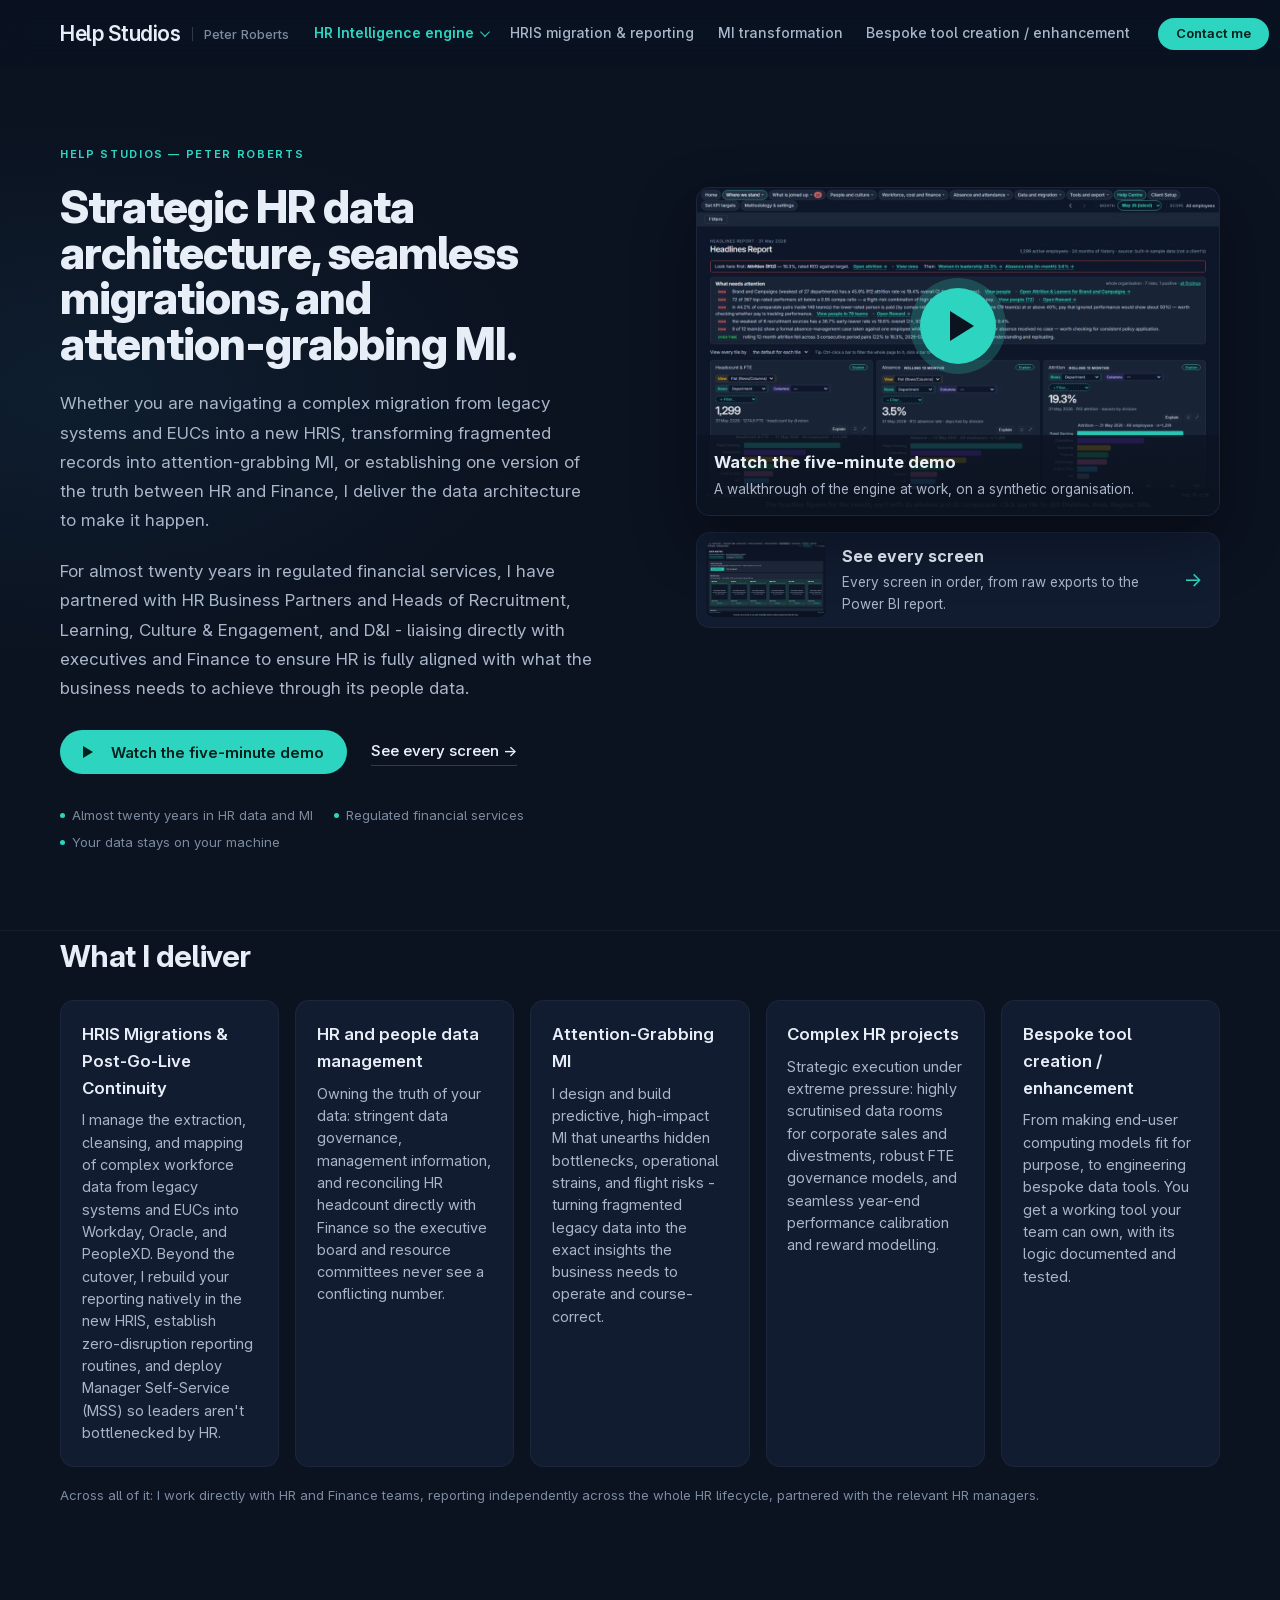
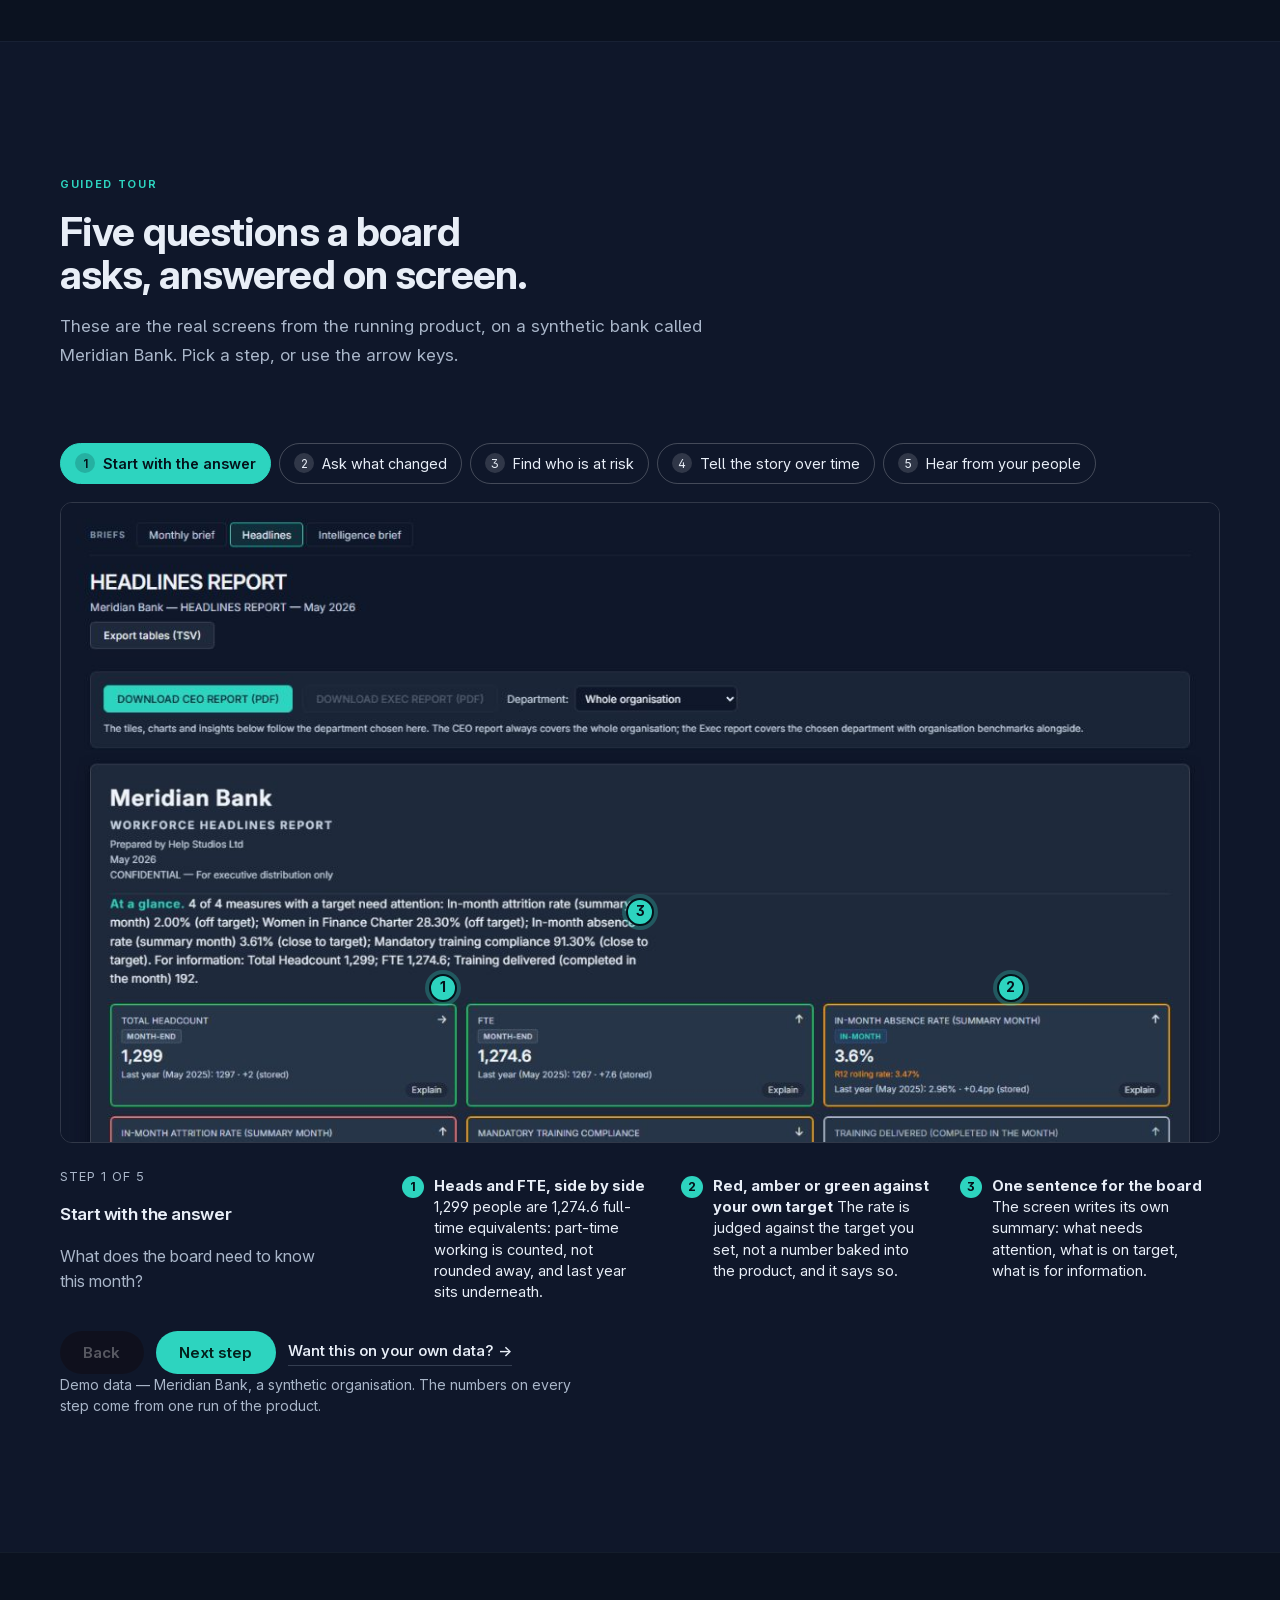
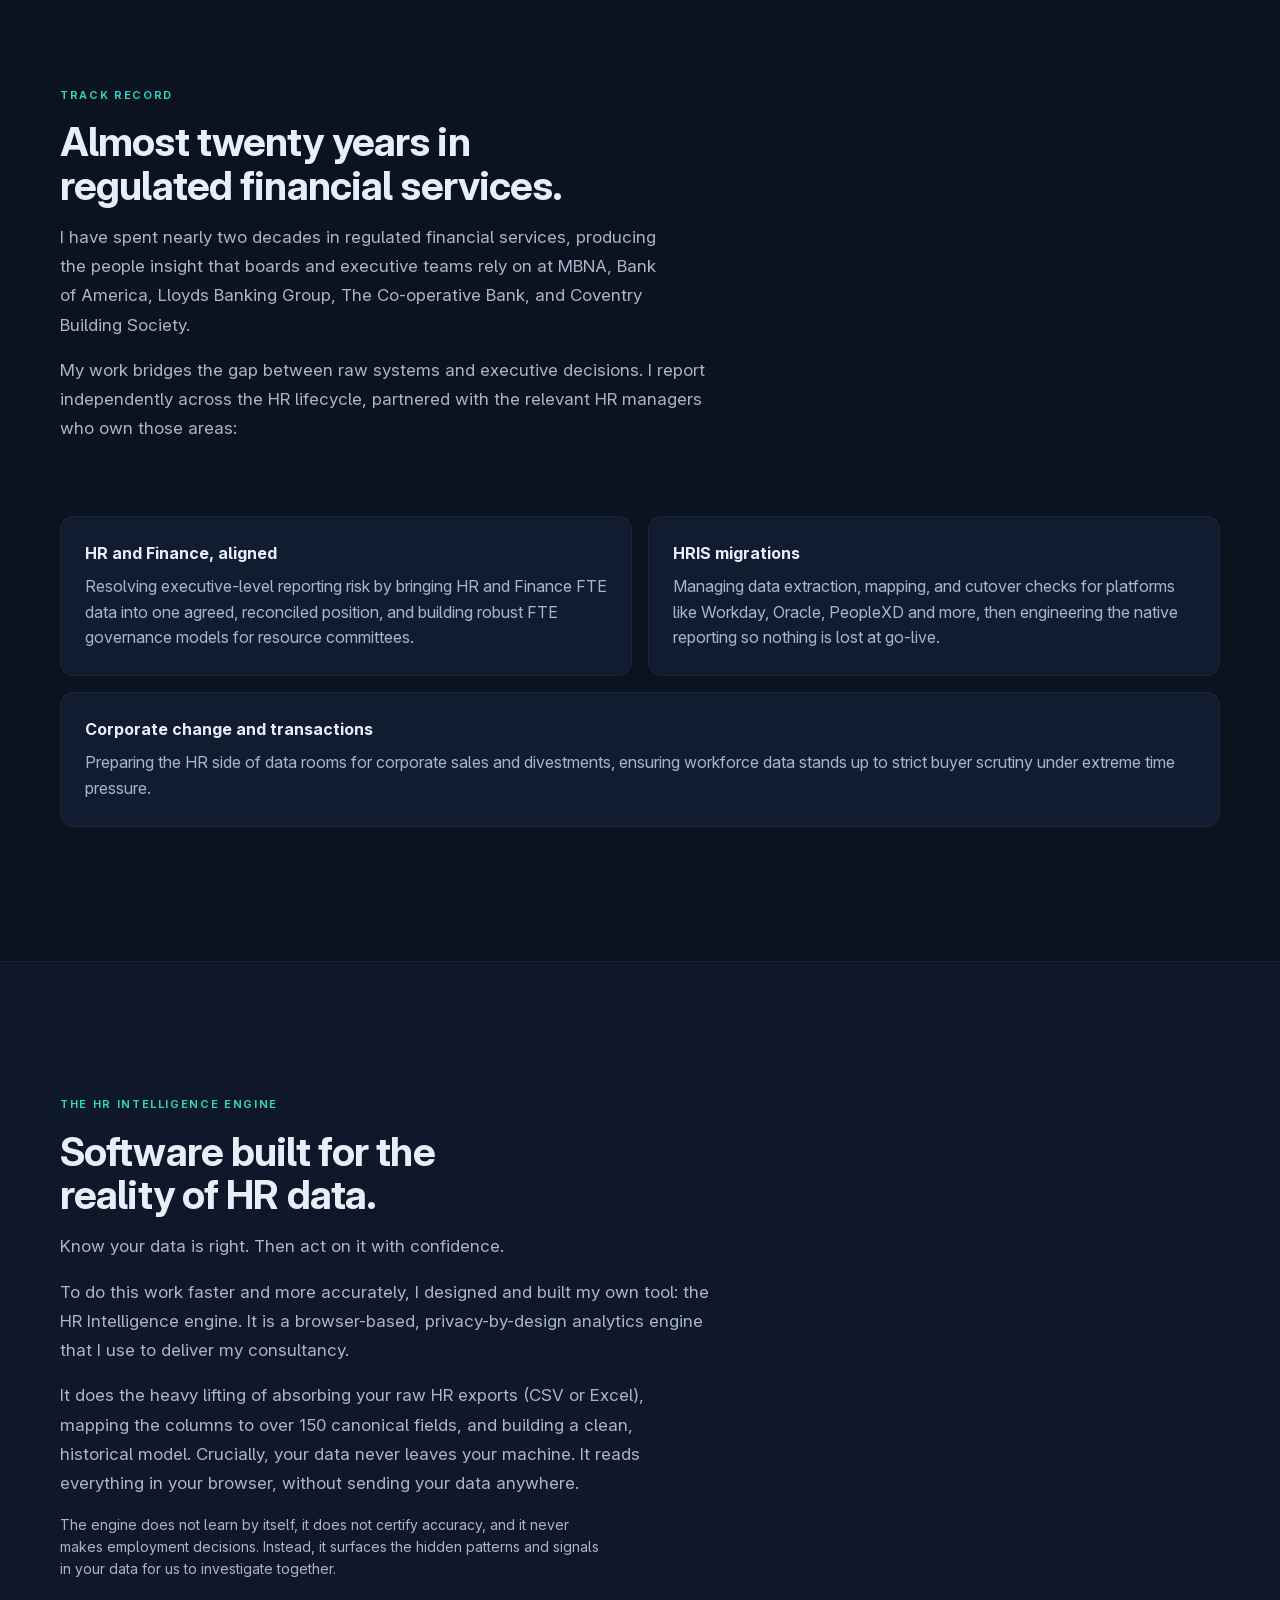
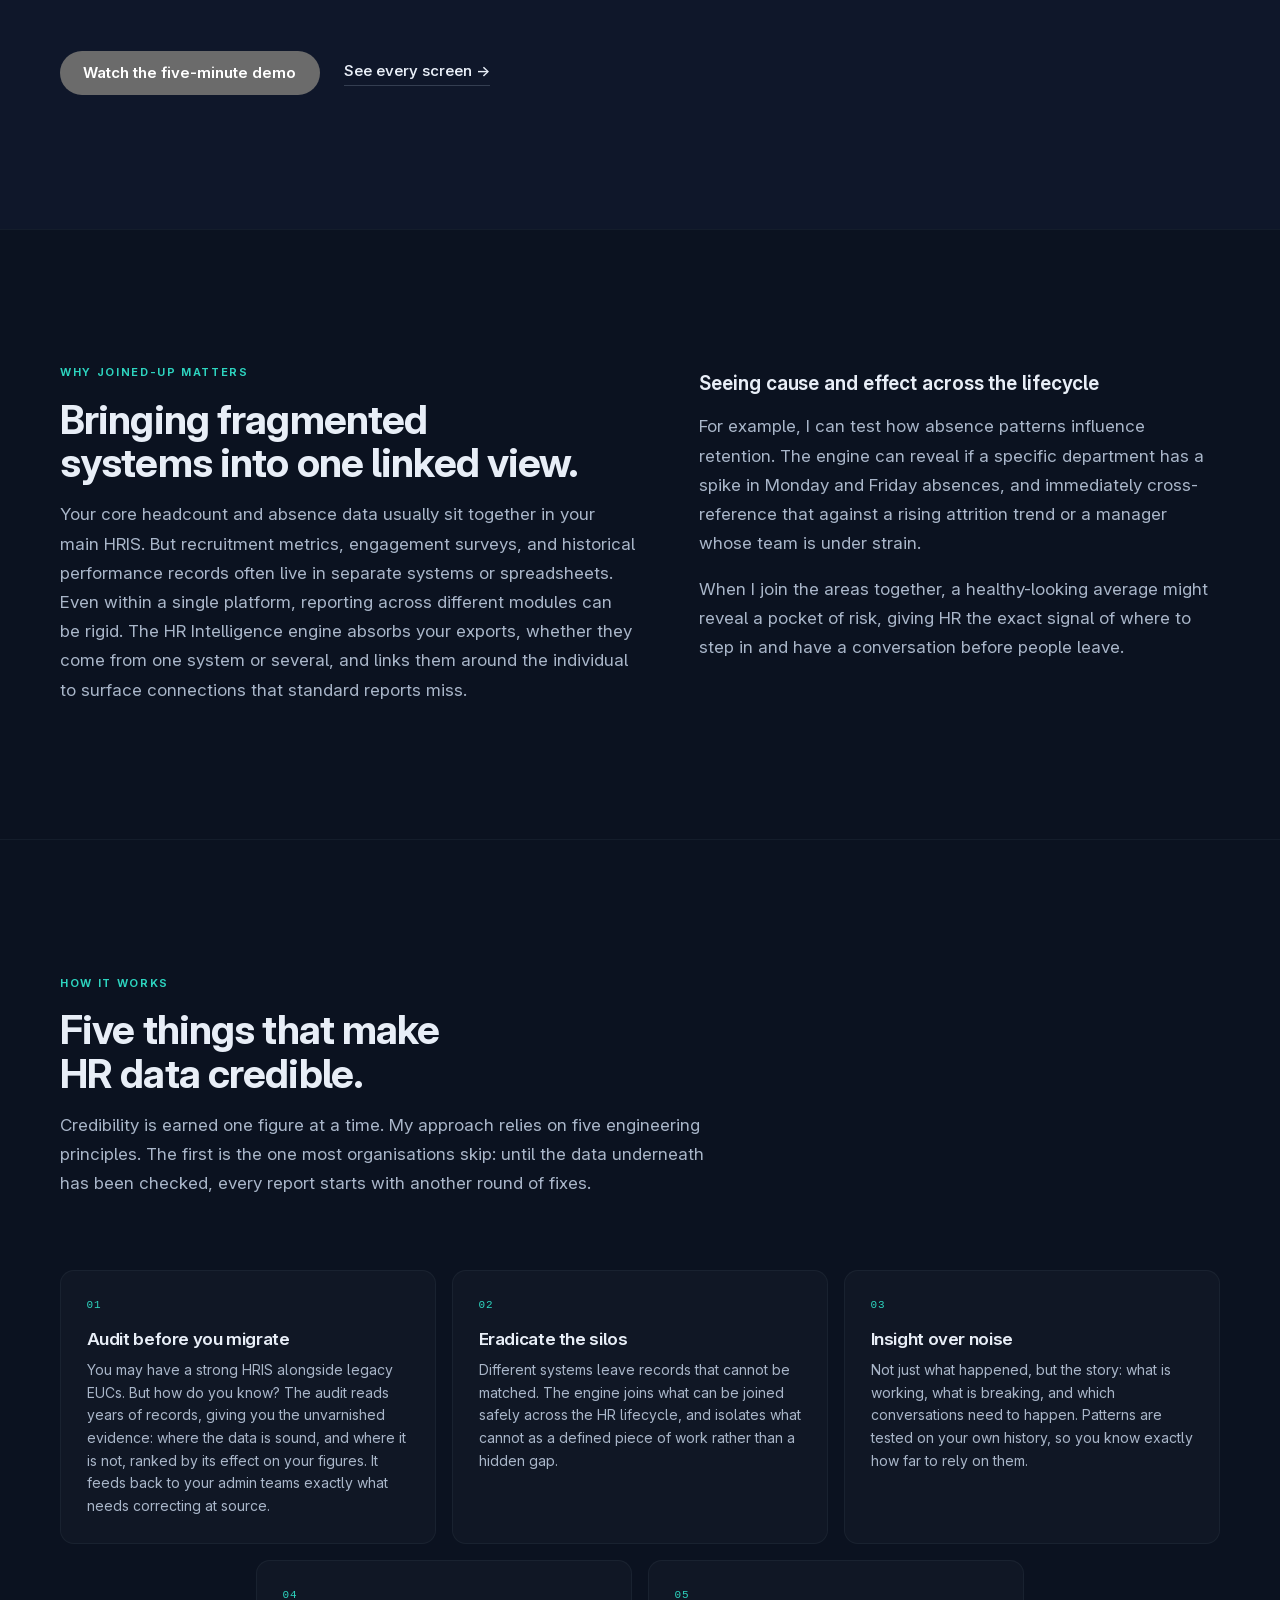
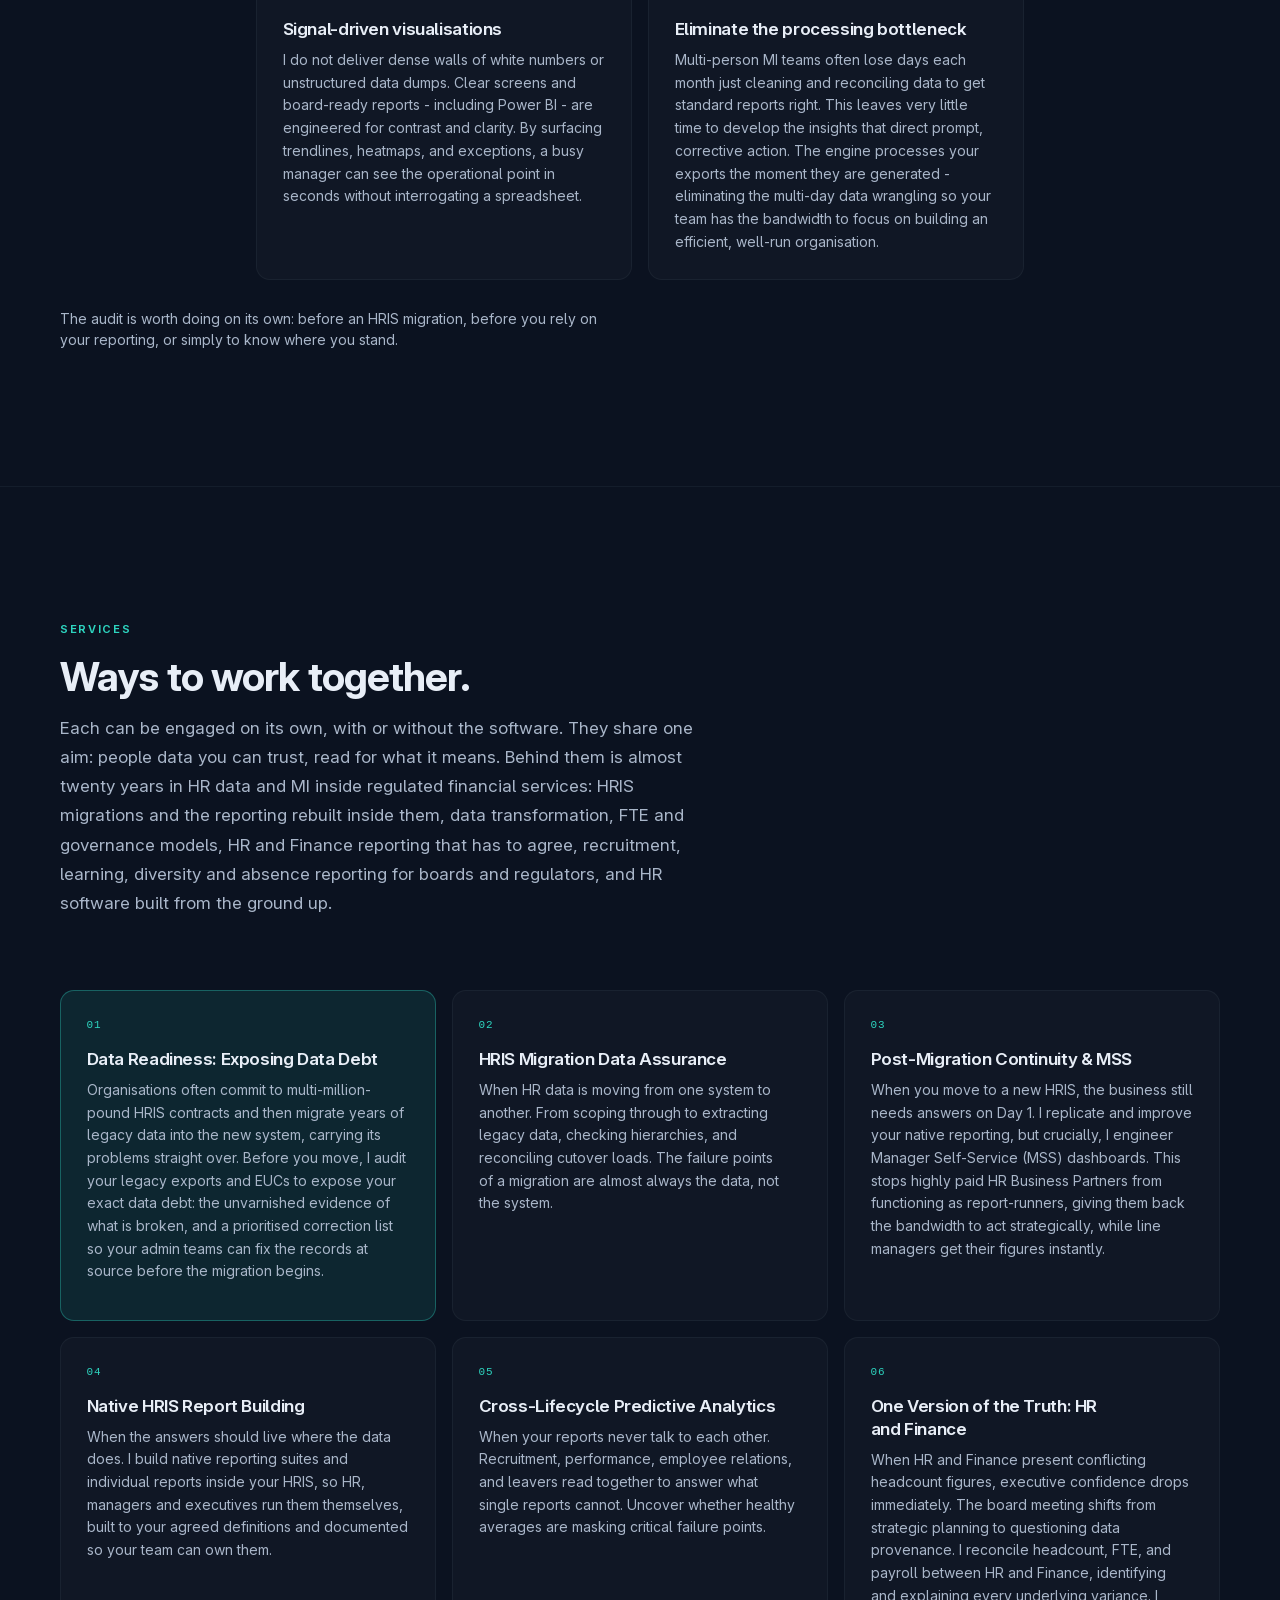
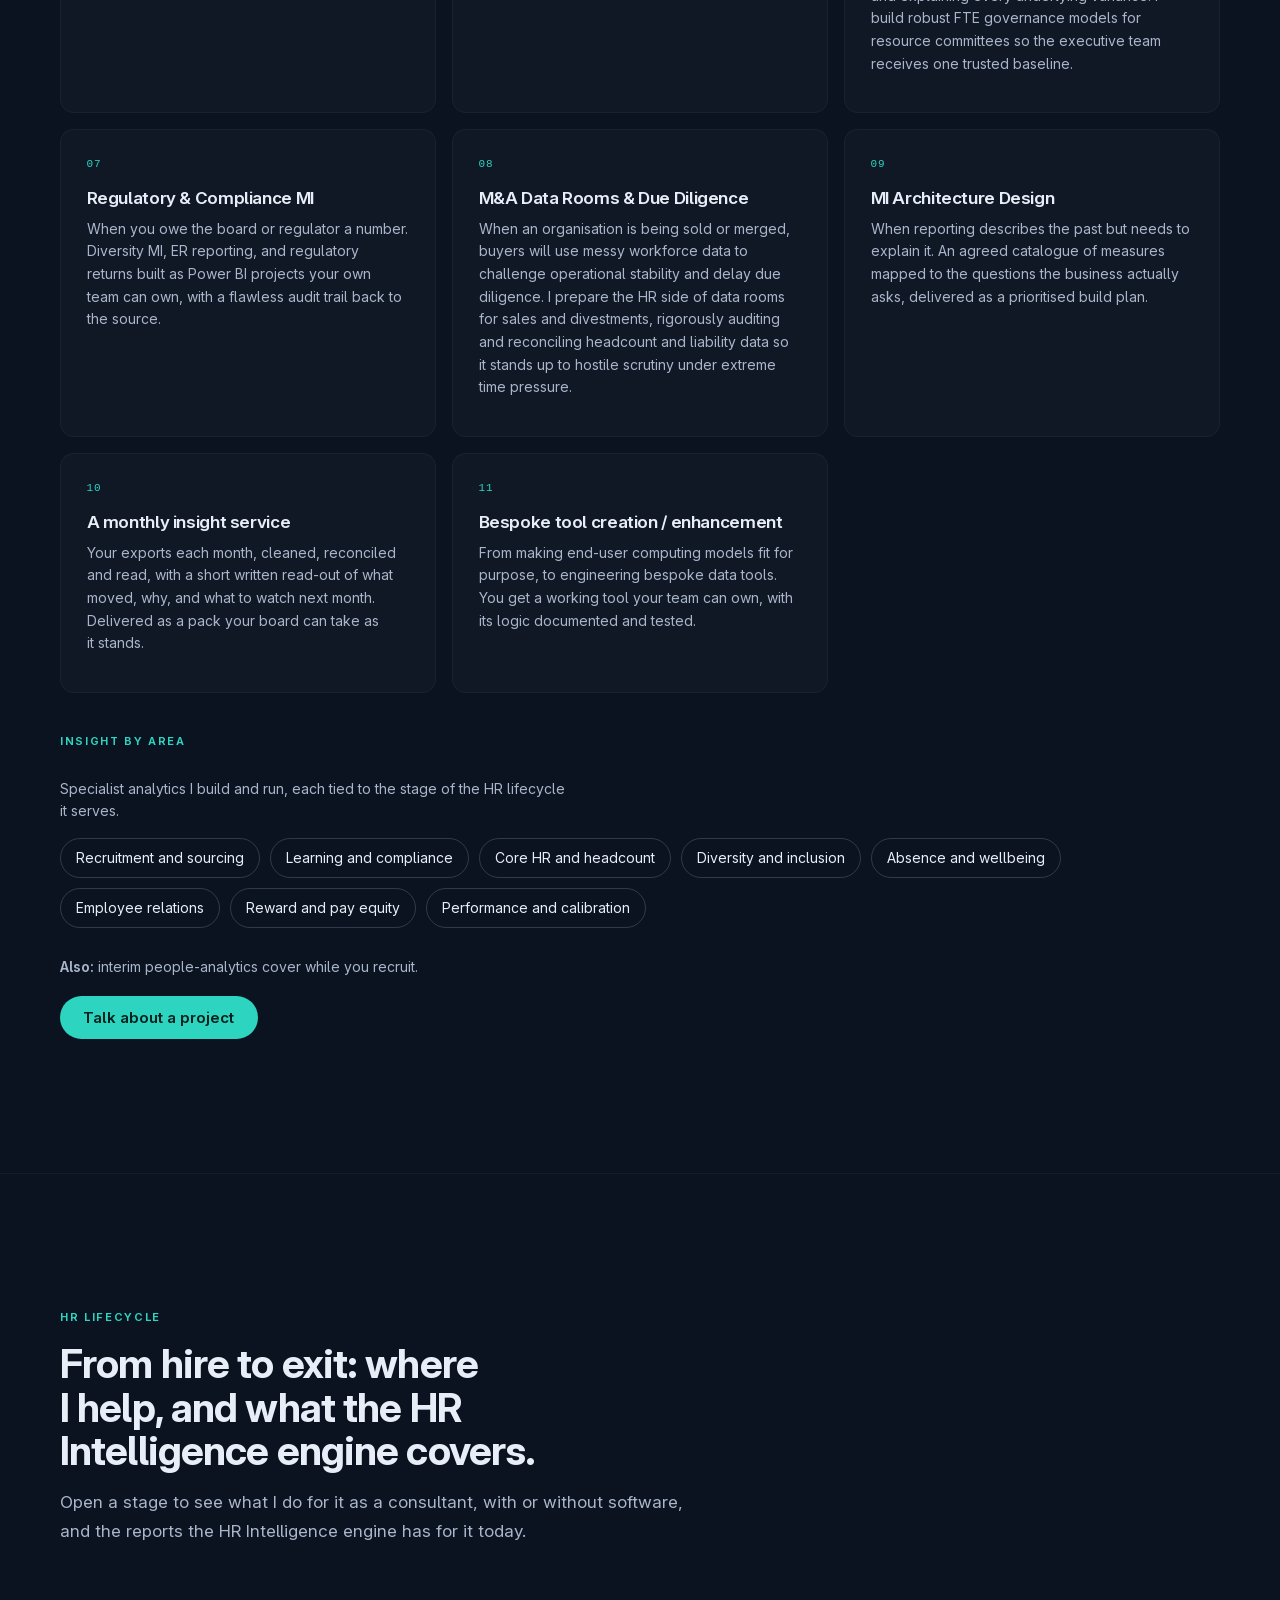
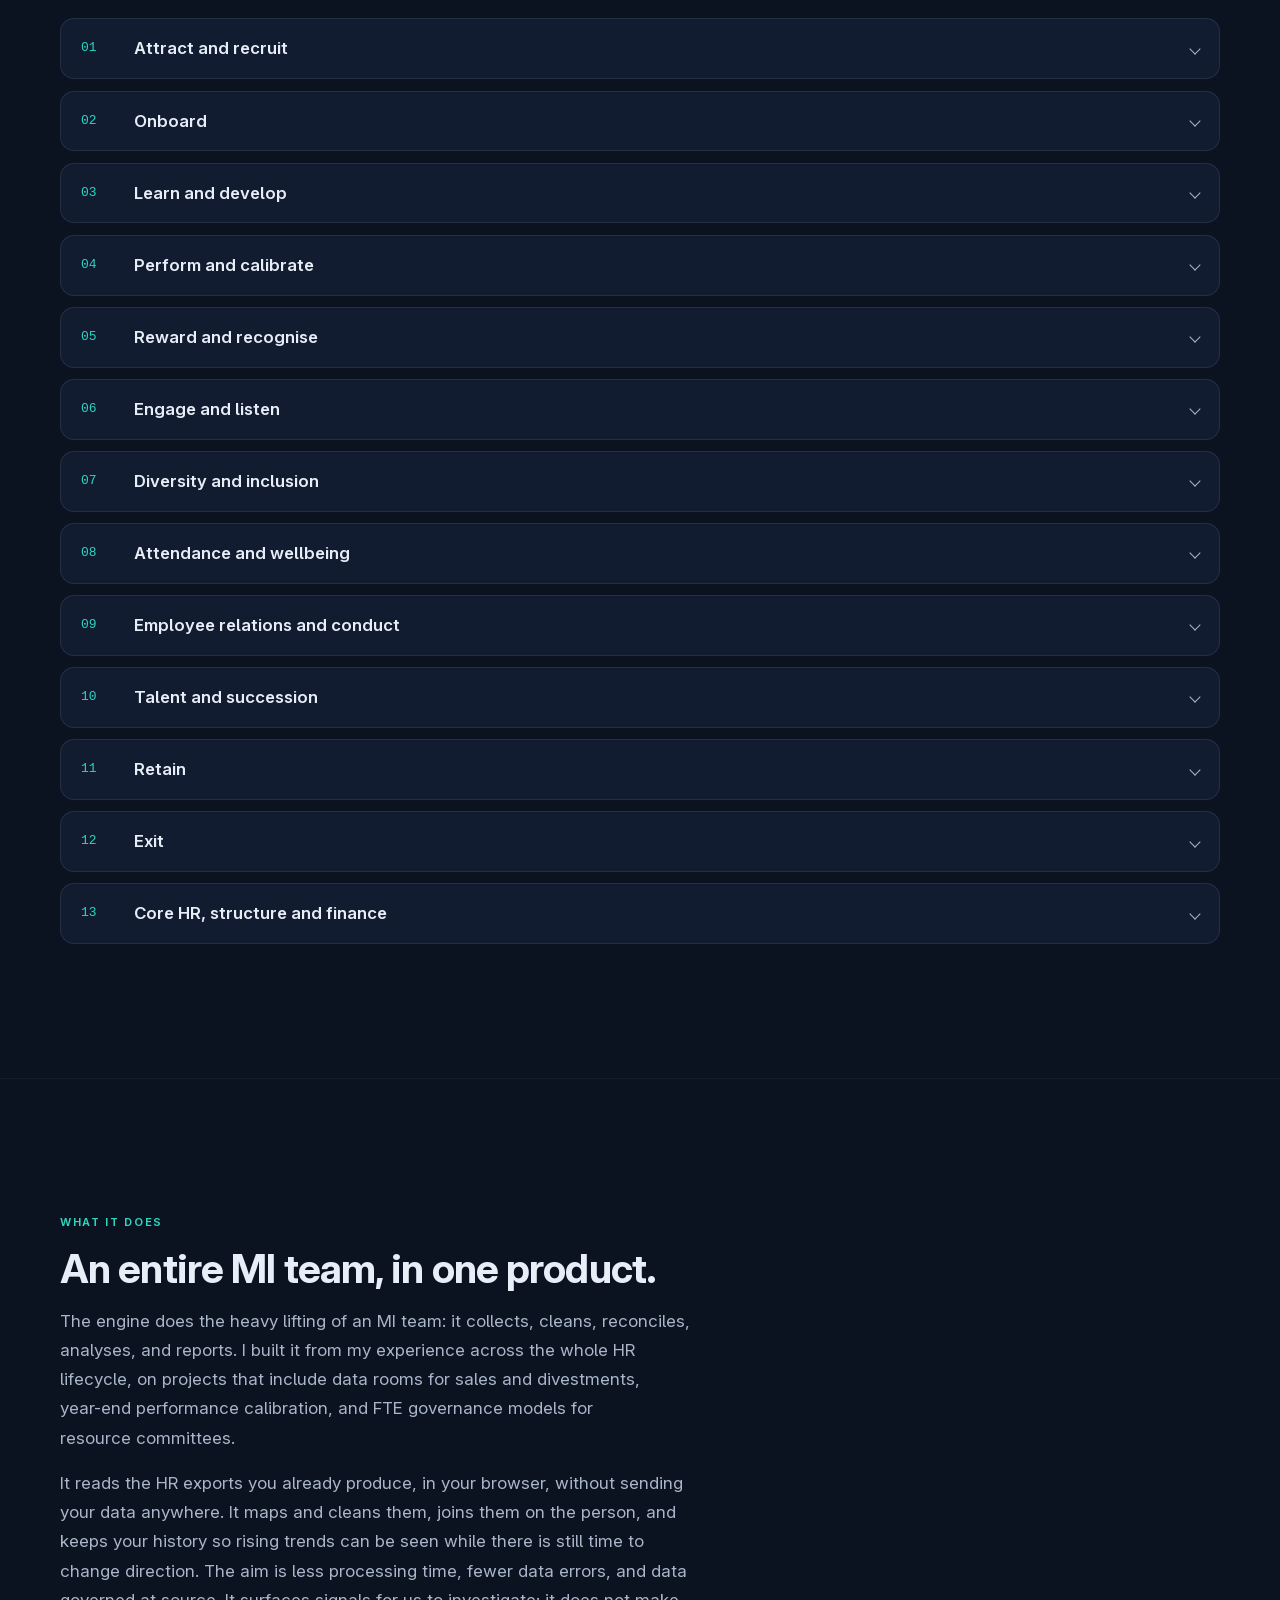
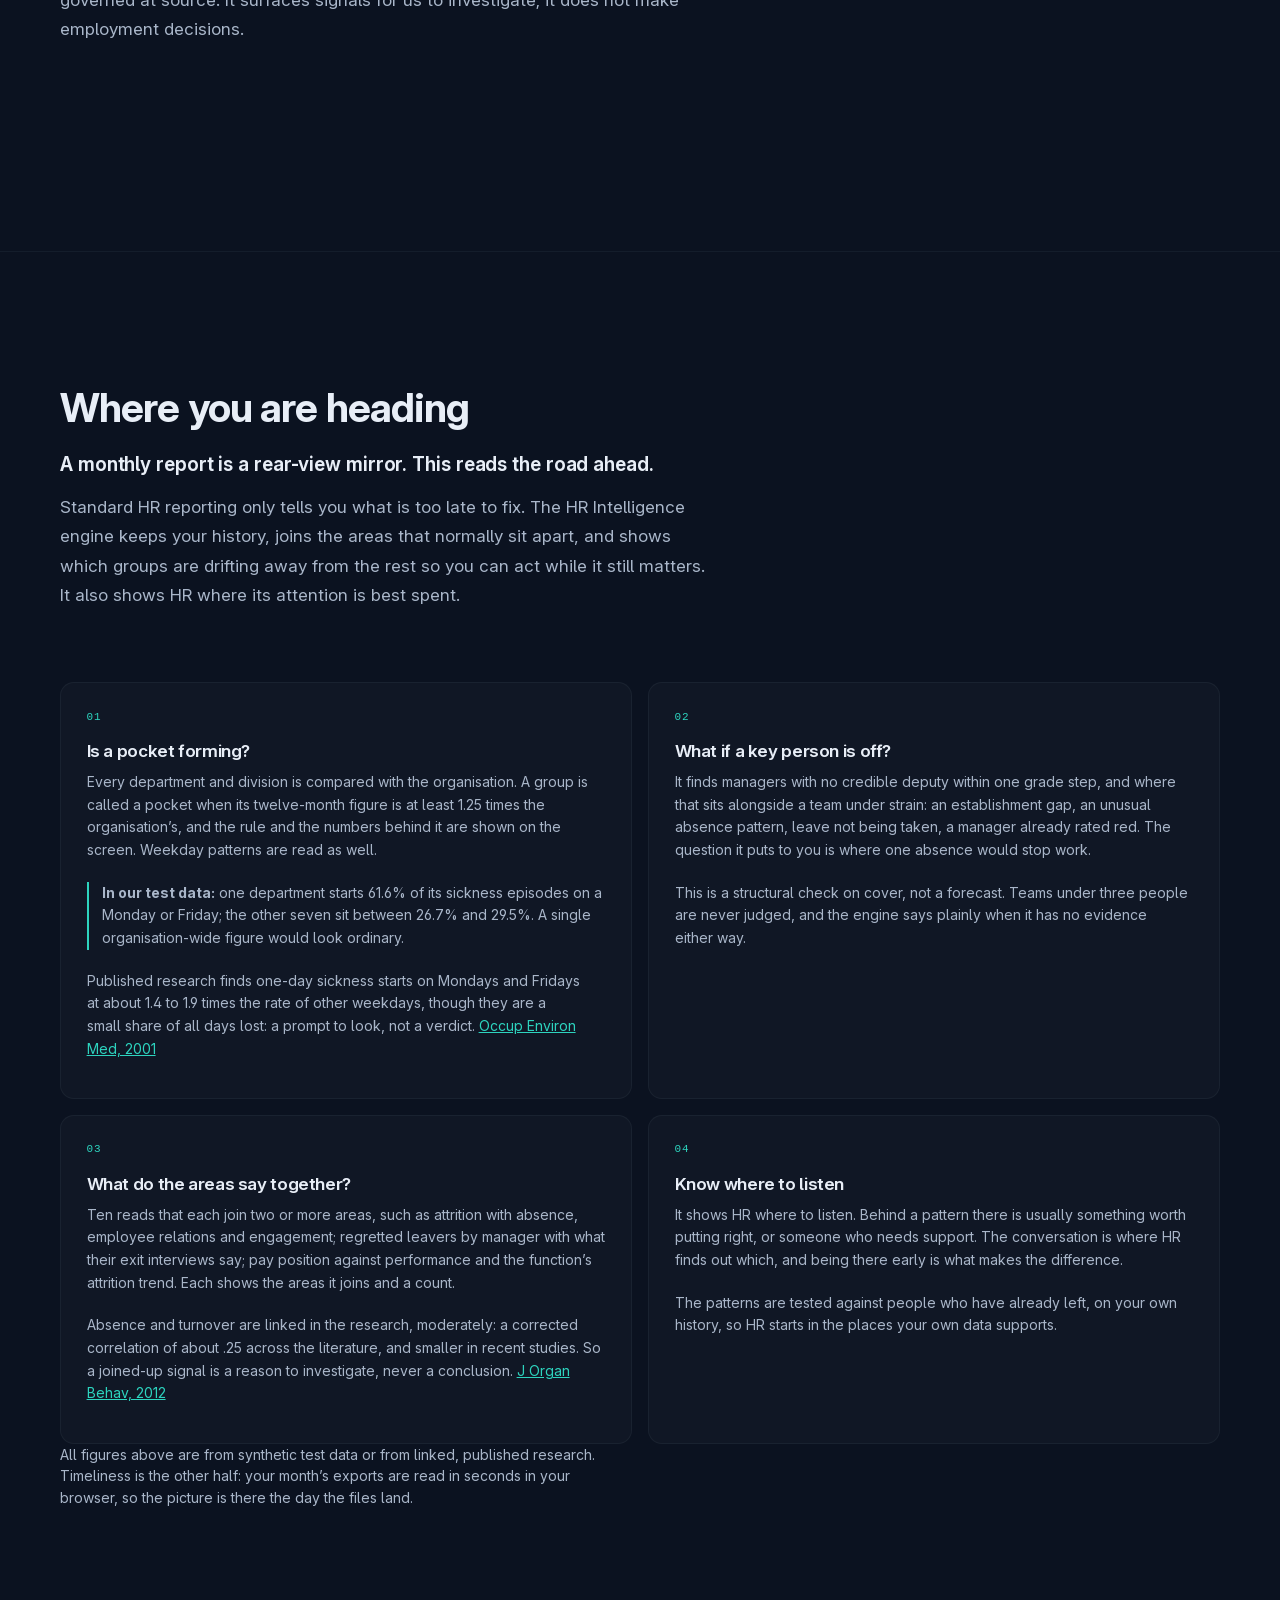
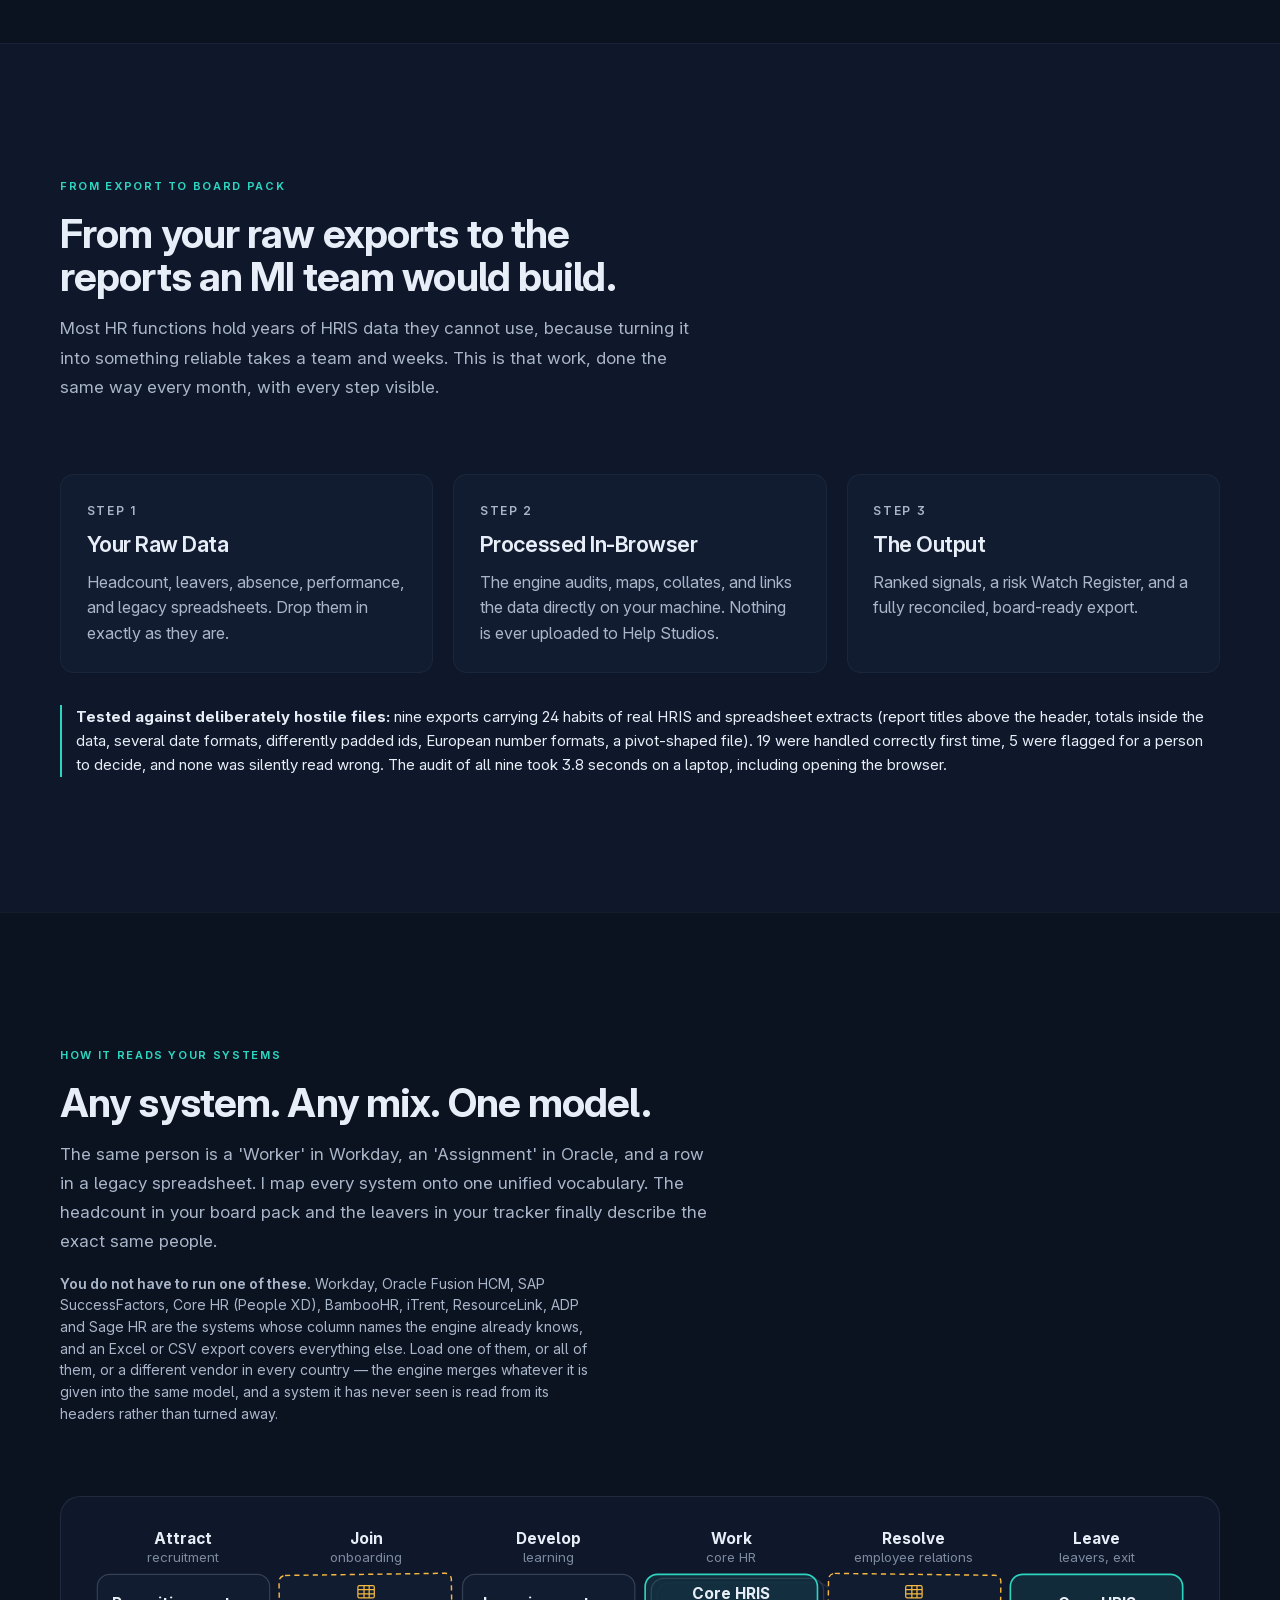
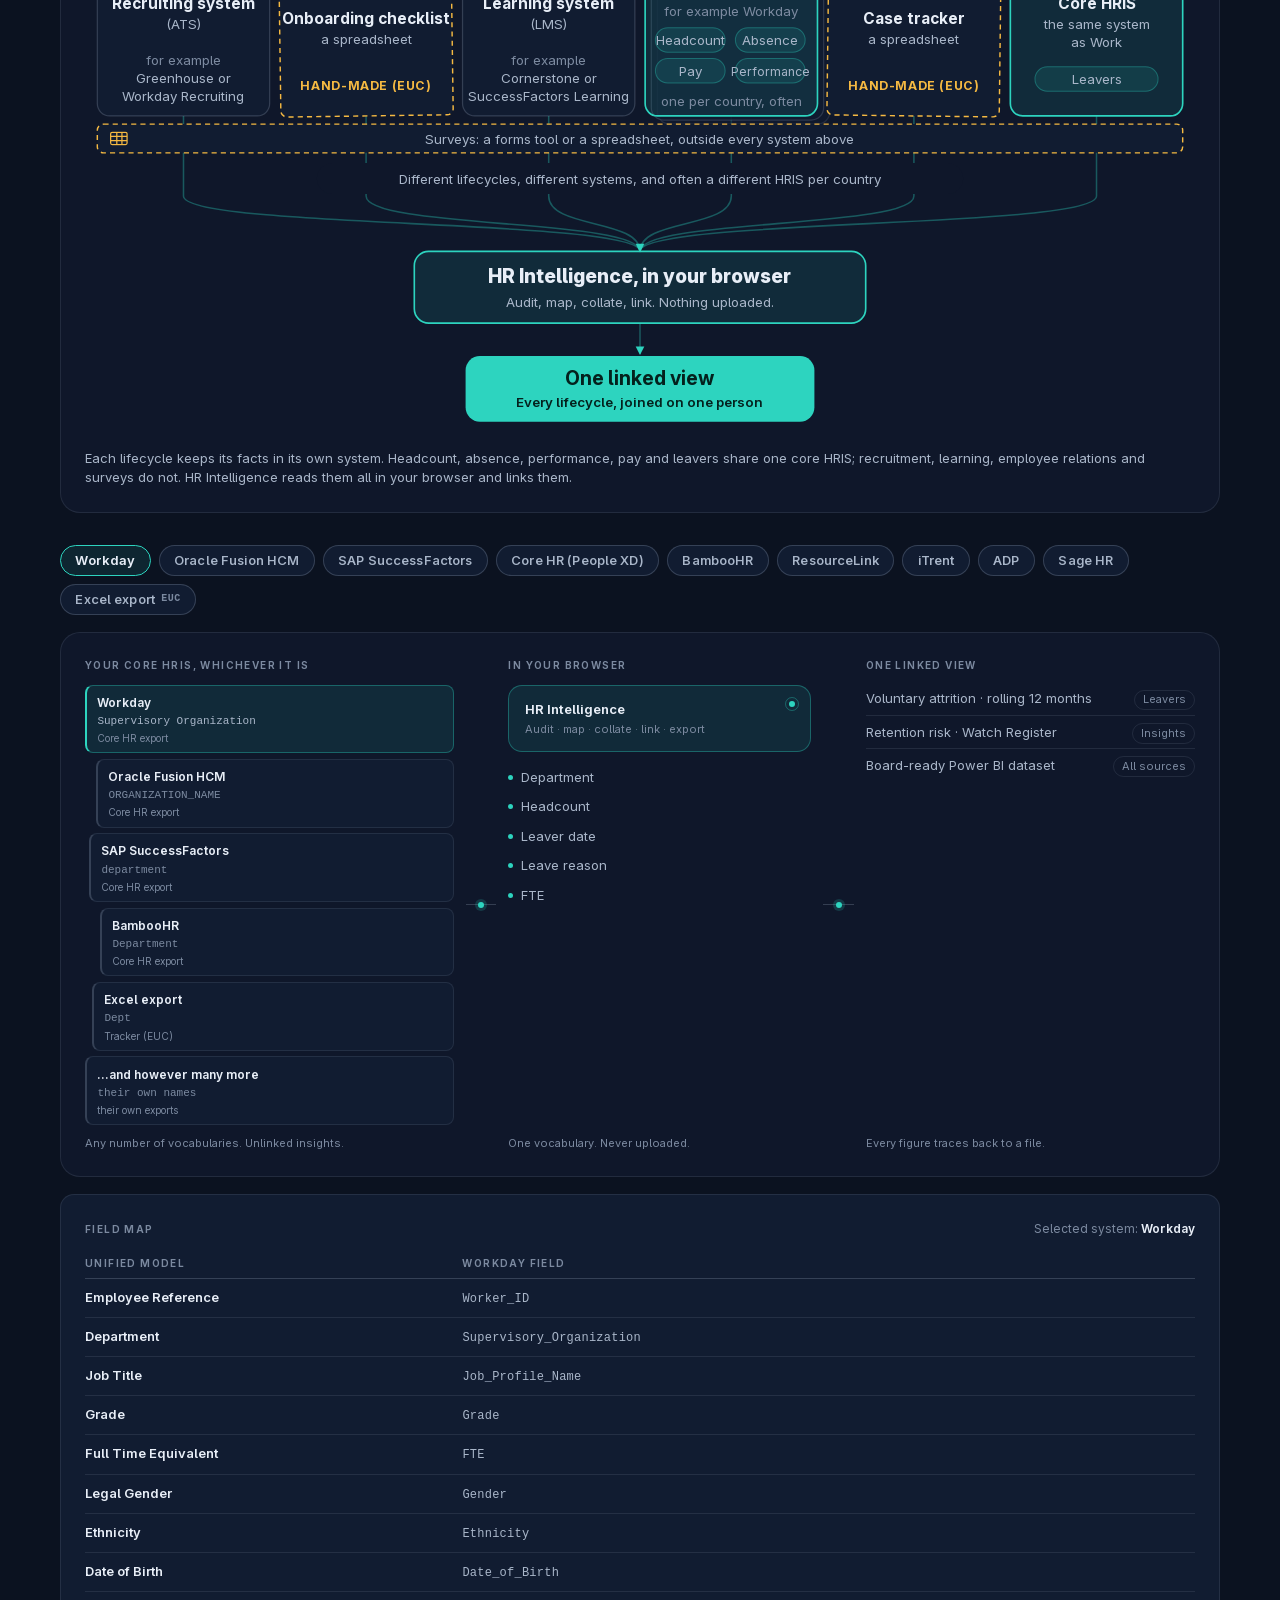
==== index.html @ 76ab446a "Publish: home page with the video, journey and offers on the first screen Co-Authored-By: Claude Opu" ====
<!DOCTYPE html>
<html lang="en-GB">
<head>
  <meta charset="UTF-8">
  <meta http-equiv="Content-Security-Policy" content="default-src 'none'; script-src 'self'; style-src 'self' 'unsafe-inline'; img-src 'self' data:; font-src 'self'; media-src 'self'; connect-src 'self'; form-action 'none'; base-uri 'none'; manifest-src 'self'">
  <meta name="referrer" content="strict-origin-when-cross-origin">
  <meta name="viewport" content="width=device-width, initial-scale=1.0">

  <title>Help Studios — Strategic HR data architecture, seamless migrations, and attention-grabbing MI</title>

  <meta name="description" content="Peter Roberts helps HR leaders get to the truth in their people data: migrating, managing and transforming it, and turning it into management information (MI) their boards rely on. Almost twenty years in regulated financial services, with the HR Intelligence engine as his tool. Your data stays on your own machine.">
  <meta name="author" content="Help Studios Ltd">
  <meta name="theme-color" content="#0b1220">
  <meta name="color-scheme" content="dark light">
  <link rel="canonical" href="https://help-studios.com/">

  <!-- Open Graph / social. No trackers, no third-party script on this site. -->
  <meta property="og:type" content="website">
  <meta property="og:site_name" content="Help Studios">
  <meta property="og:locale" content="en_GB">
  <meta property="og:url" content="https://help-studios.com/">
  <meta property="og:title" content="Help Studios — Strategic HR data architecture, seamless migrations, and attention-grabbing MI">
  <meta property="og:description" content="Migrating, managing and transforming people data and MI. Almost twenty years in regulated financial services, with the HR Intelligence engine as his tool. Processed on your own machine, never uploaded.">
  <meta property="og:image" content="https://help-studios.com/assets/og-image.png">
  <meta property="og:image:width" content="1200">
  <meta property="og:image:height" content="630">
  <meta property="og:image:alt" content="Help Studios — HR Intelligence. Engine surfaces the signal. HR investigates.">
  <meta name="twitter:card" content="summary_large_image">
  <meta name="twitter:title" content="Help Studios — Strategic HR data architecture, seamless migrations, and attention-grabbing MI">
  <meta name="twitter:description" content="Migrating, managing and transforming people data and MI. Almost twenty years in regulated financial services, with the HR Intelligence engine as his tool. Processed on your own machine, never uploaded.">
  <meta name="twitter:image" content="https://help-studios.com/assets/og-image.png">

  <link rel="icon" href="assets/favicon.svg" type="image/svg+xml">
  <link rel="icon" href="assets/favicon-32.png" sizes="32x32" type="image/png">
  <link rel="icon" href="assets/favicon-192.png" sizes="192x192" type="image/png">
  <link rel="apple-touch-icon" href="assets/apple-touch-icon.png">

  <link rel="preload" href="assets/fonts/InterVariable.woff2" as="font" type="font/woff2" crossorigin>
  <link rel="stylesheet" href="css/site.css">

  <script type="application/ld+json">
  {
    "@context": "https://schema.org",
    "@type": "Organization",
    "name": "Help Studios Ltd",
    "url": "https://help-studios.com/",
    "description": "Help Studios Ltd provides joined-up HR insight, analytics and HR data services, led by Peter Roberts, and builds the HR Intelligence engine, which processes HR exports in the browser without uploading them.",
    "address": {
      "@type": "PostalAddress",
      "addressRegion": "Wirral",
      "addressCountry": "GB"
    },
    "founder": {
      "@type": "Person",
      "name": "Peter Roberts"
    }
  }
  </script>
</head>

<body>
  <a class="skip-link" href="#main">Skip to content</a>

  <!-- ── HEADER ───────────────────────────────────────────────────────────────
       One bar, one primary action. The name is set as type only, in the platform's
       own system face (SF Pro on Apple devices, Segoe UI Variable on Windows):
       "Help Studios", no mark (plain Apple-style
       typography). -->
  <header class="site-header" id="site-header">
    <div class="wrap header-inner">
      <a class="brand" href="#top" aria-label="Help Studios, Peter Roberts, back to top">
        <span class="brand-name">Help Studios</span>
        <span class="brand-rule" aria-hidden="true"></span>
        <span class="brand-product">Peter Roberts</span>
      </a>

      <button class="nav-toggle" id="nav-toggle" type="button" aria-expanded="false" aria-controls="site-nav">
        <span class="nav-toggle-bars" aria-hidden="true"><span></span><span></span></span>
        <span class="visually-hidden">Menu</span>
      </button>

      <nav class='site-nav' id='site-nav' aria-label='Primary'>
        <div class='nav-item nav-has-menu nav-engine'>
          <button class='nav-menu-toggle' type='button' aria-expanded='false' aria-haspopup='true' aria-controls='menu-engine'>HR Intelligence engine <span class='nav-caret' aria-hidden='true'></span></button>
          <div class='nav-menu' id='menu-engine'>
            <ul class='nav-menu-list'>
              <li><a class='nav-menu-feature' href='#engine'><strong>What it does</strong><span>An entire MI team, in one product</span></a></li>
              <li><a href='#satnav'>Where you are heading</a></li>
              <li><a href='screenshots.html'>Screenshots of MI</a></li>
              <li><a href='journey.html'>The full journey, screen by screen</a></li>
              <li><a href='powerbi.html'>Power BI compatibility</a></li>
              <li><a href='glossary.html'>Glossary of metrics</a></li>
              <li><a href='chart-library.html'>Chart library</a></li>
            </ul>
          </div>
        </div>
        <a href='hris-migration.html'>HRIS migration &amp; reporting</a>
        <a href='mi-transformation.html'>MI transformation</a>
        <a href='bespoke-tools.html'>Bespoke tool creation / enhancement</a>
        <a class='btn btn-primary btn-sm nav-cta' href='#contact'>Contact me</a>
      </nav>
    </div>
  </header>

  <main id="main">

    <!-- ── HERO ─────────────────────────────────────────────────────────────── -->
    <section class="hero" id="top">
      <div class="wrap hero-grid">
        <div class="hero-copy">
          <p class="eyebrow">Help Studios — Peter Roberts</p>

          <h1>Strategic HR data architecture, seamless migrations, and attention-grabbing MI.</h1>

          <p class='lede'>Whether you are navigating a complex migration from legacy systems and EUCs into a new HRIS, transforming fragmented records into attention-grabbing MI, or establishing one version of the truth between HR and Finance, I deliver the data architecture to make it happen.</p>
          <p class='lede lede-2'>For almost twenty years in regulated financial services, I have partnered with HR Business Partners and Heads of Recruitment, Learning, Culture &amp; Engagement, and D&amp;I - liaising directly with executives and Finance to ensure HR is fully aligned with what the business needs to achieve through its people data.</p>
          

          <div class="hero-actions">
            <button class="btn btn-primary" type="button" data-video-open aria-haspopup="dialog"><span class="btn-play" aria-hidden="true"></span>Watch the five-minute demo</button>
            <a class="link-arrow" href="journey.html">See every screen<span aria-hidden="true"> →</span></a>
          </div>

          <ul class="hero-facts">
            <li>Almost twenty years in HR data and MI</li>
            <li>Regulated financial services</li>
            <li>Your data stays on your machine</li>
          </ul>
        </div>

        <div class="hero-media">
          <button class="hero-video" type="button" data-video-open aria-haspopup="dialog">
            <img src="assets/journey/10-report-canvas.jpg" alt="The Headlines screen of the HR Intelligence engine, as it appears in the demo video" width="1200" height="750" decoding="async">
            <span class="hero-video-play" aria-hidden="true"></span>
            <span class="hero-video-label"><strong>Watch the five-minute demo</strong><span>A walkthrough of the engine at work, on a synthetic organisation.</span></span>
          </button>
          <a class="hero-journey" href="journey.html">
            <img src="assets/journey/01-data-matrix.jpg" alt="" width="1200" height="750" loading="lazy" decoding="async">
            <span class="hero-journey-text"><strong>See every screen</strong><span>Every screen in order, from raw exports to the Power BI report.</span></span>
            <span class="hero-journey-arrow" aria-hidden="true">→</span>
          </a>
        </div>
      </div>
    </section>
    <!-- == WHAT I DELIVER: straight under the hero, so the offers are seen without scrolling far == -->
    <section class="section section-offers" id="offers" aria-label="What I deliver">
      <div class="wrap">
<div class="hero-offer offers-band">
            <p class='pipe-label'>What I deliver</p>
            <ul class='offer-list'>
              <li><a href='hris-migration.html'><strong>HRIS Migrations &amp; Post-Go-Live Continuity</strong><span>I manage the extraction, cleansing, and mapping of complex workforce data from legacy systems and EUCs into Workday, Oracle, and PeopleXD. Beyond the cutover, I rebuild your reporting natively in the new HRIS, establish zero-disruption reporting routines, and deploy Manager Self-Service (MSS) so leaders aren't bottlenecked by HR.</span></a></li>
              <li><a href='mi-transformation.html'><strong>HR and people data management</strong><span>Owning the truth of your data: stringent data governance, management information, and reconciling HR headcount directly with Finance so the executive board and resource committees never see a conflicting number.</span></a></li>
              <li><a href='mi-transformation.html'><strong>Attention-Grabbing MI</strong><span>I design and build predictive, high-impact MI that unearths hidden bottlenecks, operational strains, and flight risks - turning fragmented legacy data into the exact insights the business needs to operate and course-correct.</span></a></li>
              <li><a href='mi-transformation.html'><strong>Complex HR projects</strong><span>Strategic execution under extreme pressure: highly scrutinised data rooms for corporate sales and divestments, robust FTE governance models, and seamless year-end performance calibration and reward modelling.</span></a></li>
              <li><a href='bespoke-tools.html'><strong>Bespoke tool creation / enhancement</strong><span>From making end-user computing models fit for purpose, to engineering bespoke data tools. You get a working tool your team can own, with its logic documented and tested.</span></a></li>
            </ul>
            <p class='offer-note'>Across all of it: I work directly with HR and Finance teams, reporting independently across the whole HR lifecycle, partnered with the relevant HR managers.</p>
          </div>
      </div>
    </section>

    <!-- ── HOW IT WORKS ────────────────────────────────────────────────────────
         The silo problem, made tangible. Systems hold the same fact under
         different column names and publish separate reports; the model renames
         them into one vocabulary. Choosing a source rewrites the field map
         underneath and never changes the right-hand column — which is the claim
         the rest of the page makes in prose, here made operable.

         The picker offers EVERY vocabulary the engine's registry holds, not a
         chosen five. It used to offer five, and a reader running People XD,
         iTrent, ResourceLink, ADP or Sage read the section as "not for me" —
         the opposite of what the engine does, which is merge whatever it is
         handed. The list is generated (website/tools/build-field-vocabulary.js)
         so a platform cannot be silently dropped from the page, and the page
         states per system how many of these columns that system's own
         vocabulary names rather than implying every vendor named all of them.

         Two honesty notes are built in rather than left to the reader: the names
         are the engine registry's own, generated rather than typed into this
         page (a hand-written copy of this table once printed twelve vendor names
         no registry held), and a column a given system has no name for shows the
         engine's own template column, muted, because that is what the engine
         will actually do with that file.

         The diagram is decorative (role="img"); the field map is the accessible
         equivalent and lists the same mapping in text for every source the
         picker offers. Default state is written into the markup, so with
         JavaScript off the section still reads as Workday mapped into the model
         — the harness checks that the static rows and the generated Workday rows
         agree, chip for chip. -->
    <!-- == GUIDED TOUR == -->
    <section class="section section-tour" id="tour" aria-labelledby="tour-title">
      <div class="wrap">
        <div class="section-head">
          <p class="eyebrow">Guided tour</p>
          <h2 id="tour-title">Five questions a board asks, answered on screen.</h2>
          <p class="section-lede">
            These are the real screens from the running product, on a synthetic bank called
            Meridian Bank. Pick a step, or use the arrow keys.
          </p>
        </div>

        <div class="tour" id="tour-app">
          <div class="tour-tabs" role="tablist" aria-label="Guided tour steps">
            <button type="button" role="tab" class="tour-tab" id="tour-tab-headlines" aria-controls="tour-panel-headlines" aria-selected="true" tabindex="0"><span class="tour-tab-no">1</span>Start with the answer</button><button type="button" role="tab" class="tour-tab" id="tour-tab-compare" aria-controls="tour-panel-compare" aria-selected="false" tabindex="-1"><span class="tour-tab-no">2</span>Ask what changed</button><button type="button" role="tab" class="tour-tab" id="tour-tab-risk" aria-controls="tour-panel-risk" aria-selected="false" tabindex="-1"><span class="tour-tab-no">3</span>Find who is at risk</button><button type="button" role="tab" class="tour-tab" id="tour-tab-story" aria-controls="tour-panel-story" aria-selected="false" tabindex="-1"><span class="tour-tab-no">4</span>Tell the story over time</button><button type="button" role="tab" class="tour-tab" id="tour-tab-survey" aria-controls="tour-panel-survey" aria-selected="false" tabindex="-1"><span class="tour-tab-no">5</span>Hear from your people</button>
          </div>
          <div class="tour-panel" role="tabpanel" id="tour-panel-headlines" aria-labelledby="tour-tab-headlines">
            <div class="tour-stage">
              <figure class="tour-shot">
                <img src="assets/screens/headlines-report.jpg" alt="The Headlines Report for Meridian Bank: 1,299 heads and 1,274.6 FTE, absence and attrition with their status against target, and a one-sentence summary." width="1200" height="662" loading="lazy" decoding="async">
                <button type="button" class="tour-pin" style="left:33%;top:76%" data-pin="1" aria-label="Callout 1: Heads and FTE, side by side">1</button><button type="button" class="tour-pin" style="left:82%;top:76%" data-pin="2" aria-label="Callout 2: Red, amber or green against your own target">2</button><button type="button" class="tour-pin" style="left:50%;top:64%" data-pin="3" aria-label="Callout 3: One sentence for the board">3</button>
              </figure>
              <div class="tour-copy">
                <p class="tour-step-no">Step 1 of 5</p>
                <h3>Start with the answer</h3>
                <p class="tour-q">What does the board need to know this month?</p>
                <ol class="tour-notes"><li data-pin="1"><strong>Heads and FTE, side by side</strong> 1,299 people are 1,274.6 full-time equivalents: part-time working is counted, not rounded away, and last year sits underneath.</li><li data-pin="2"><strong>Red, amber or green against your own target</strong> The rate is judged against the target you set, not a number baked into the product, and it says so.</li><li data-pin="3"><strong>One sentence for the board</strong> The screen writes its own summary: what needs attention, what is on target, what is for information.</li></ol>
              </div>
            </div>
          </div>
          <div class="tour-panel" role="tabpanel" id="tour-panel-compare" aria-labelledby="tour-tab-compare" hidden>
            <div class="tour-stage">
              <figure class="tour-shot">
                <img src="assets/screens/compare.jpg" alt="The Compare screen: April 2026 against May 2026, 1,299 opening, 26 joined, 26 left, 1,299 closing, with a bridge that adds up." width="1200" height="662" loading="lazy" decoding="async">
                <button type="button" class="tour-pin" style="left:62%;top:46%" data-pin="1" aria-label="Callout 1: Plain words first">1</button><button type="button" class="tour-pin" style="left:58%;top:50%" data-pin="2" aria-label="Callout 2: Every figure is a link">2</button><button type="button" class="tour-pin" style="left:44%;top:86%" data-pin="3" aria-label="Callout 3: The bridge always adds up">3</button>
              </figure>
              <div class="tour-copy">
                <p class="tour-step-no">Step 2 of 5</p>
                <h3>Ask what changed</h3>
                <p class="tour-q">Who joined, who left, and does it add up?</p>
                <ol class="tour-notes"><li data-pin="1"><strong>Plain words first</strong> Headcount went from 1,299 to 1,299: 26 joined and 26 left, and 25 people who stayed changed something.</li><li data-pin="2"><strong>Every figure is a link</strong> Click joined, left or changed and see the named people behind the number.</li><li data-pin="3"><strong>The bridge always adds up</strong> Opening plus joined minus left is closing. If it ever does not, the screen says so instead of hiding it.</li></ol>
              </div>
            </div>
          </div>
          <div class="tour-panel" role="tabpanel" id="tour-panel-risk" aria-labelledby="tour-tab-risk" hidden>
            <div class="tour-stage">
              <figure class="tour-shot">
                <img src="assets/screens/retention-risk.jpg" alt="The Retention Risk screen: attrition against an industry benchmark, risk bands from critical to low, and the high-potential people flagged as high risk." width="1200" height="662" loading="lazy" decoding="async">
                <button type="button" class="tour-pin" style="left:33%;top:50%" data-pin="1" aria-label="Callout 1: Risk bands, not a verdict">1</button><button type="button" class="tour-pin" style="left:40.5%;top:60.5%" data-pin="2" aria-label="Callout 2: Check it against history">2</button><button type="button" class="tour-pin" style="left:85%;top:74%" data-pin="3" aria-label="Callout 3: Your succession pipeline at risk">3</button>
              </figure>
              <div class="tour-copy">
                <p class="tour-step-no">Step 3 of 5</p>
                <h3>Find who is at risk</h3>
                <p class="tour-q">Who is likely to leave, and what could we do first?</p>
                <ol class="tour-notes"><li data-pin="1"><strong>Risk bands, not a verdict</strong> Critical, high, medium and low counts from the factors that are present. The engine surfaces the signal; HR investigates.</li><li data-pin="2"><strong>Check it against history</strong> One click tests the model against people who have already left, so you can see whether it earns your trust.</li><li data-pin="3"><strong>Your succession pipeline at risk</strong> High-potential people who are also flagged as high risk: the ones to talk to before they resign.</li></ol>
              </div>
            </div>
          </div>
          <div class="tour-panel" role="tabpanel" id="tour-panel-story" aria-labelledby="tour-tab-story" hidden>
            <div class="tour-stage">
              <figure class="tour-shot">
                <img src="assets/screens/company-story.jpg" alt="The Company Story screen: the latest twelve months against the twelve before for headcount, absence, leavers, training and diversity measures, each with its status against target." width="1200" height="662" loading="lazy" decoding="async">
                <button type="button" class="tour-pin" style="left:68%;top:40%" data-pin="1" aria-label="Callout 1: The biggest movers, in words">1</button><button type="button" class="tour-pin" style="left:62%;top:56%" data-pin="2" aria-label="Callout 2: Rated against your targets">2</button><button type="button" class="tour-pin" style="left:15%;top:51%" data-pin="3" aria-label="Callout 3: Follow any line to the page behind it">3</button>
              </figure>
              <div class="tour-copy">
                <p class="tour-step-no">Step 4 of 5</p>
                <h3>Tell the story over time</h3>
                <p class="tour-q">What changed this year, and what came before people left?</p>
                <ol class="tour-notes"><li data-pin="1"><strong>The biggest movers, in words</strong> BAME representation up 4.4 points, absence up 0.3 points, women in leadership down 0.6: the chapter opens with what moved most.</li><li data-pin="2"><strong>Rated against your targets</strong> Every measure that has a target is rated red, amber or green; the rest are shown without a verdict.</li><li data-pin="3"><strong>Follow any line to the page behind it</strong> The open links take you to the screen with the detail, with your filters kept.</li></ol>
              </div>
            </div>
          </div>
          <div class="tour-panel" role="tabpanel" id="tour-panel-survey" aria-labelledby="tour-tab-survey" hidden>
            <div class="tour-stage">
              <figure class="tour-shot">
                <img src="assets/screens/survey-answers.jpg" alt="The Survey Desk answers report for new starters: 80 answers, a recommend score, agreement by theme and a word picture of comments." width="1200" height="662" loading="lazy" decoding="async">
                <button type="button" class="tour-pin" style="left:44%;top:49%" data-pin="1" aria-label="Callout 1: A score with its base">1</button><button type="button" class="tour-pin" style="left:46%;top:92%" data-pin="2" aria-label="Callout 2: Words, never comments">2</button><button type="button" class="tour-pin" style="left:50%;top:81%" data-pin="3" aria-label="Callout 3: Groups of ten or more">3</button>
              </figure>
              <div class="tour-copy">
                <p class="tour-step-no">Step 5 of 5</p>
                <h3>Hear from your people</h3>
                <p class="tour-q">What did the new starters say, and is it enough to trust?</p>
                <ol class="tour-notes"><li data-pin="1"><strong>A score with its base</strong> The recommend score is shown with how many answers it comes from, and nothing is reported under ten answers.</li><li data-pin="2"><strong>Words, never comments</strong> A bigger, bolder word was used by more people. The comments themselves are not kept or shown.</li><li data-pin="3"><strong>Groups of ten or more</strong> A department is named only when ten people answered; smaller groups are folded together so none can be found by subtraction.</li></ol>
              </div>
            </div>
          </div>
          <div class="tour-nav">
            <button type="button" class="btn btn-secondary" id="tour-prev">Back</button>
            <button type="button" class="btn btn-primary" id="tour-next">Next step</button>
            <a class="link-arrow" href="#contact" id="tour-cta">Want this on your own data?<span aria-hidden="true"> &rarr;</span></a>
          </div>
        </div>
        <p class="section-note">Demo data &mdash; Meridian Bank, a synthetic organisation. The numbers on every step come from one run of the product.</p>
      </div>
    </section>

    <section class="section section-track" id="track-record" aria-labelledby="track-title">
      <div class="wrap">
        <div class="section-head">
          <p class="eyebrow">Track record</p>
          <h2 id="track-title">Almost twenty years in regulated financial services.</h2>
          <p class="section-lede">
            I have spent nearly two decades in regulated financial services, producing the people insight that boards and executive teams rely on at MBNA, Bank of America, Lloyds Banking Group, The Co-operative Bank, and Coventry Building Society.
          </p>
          <p class="section-lede">
            My work bridges the gap between raw systems and executive decisions. I report independently across the HR lifecycle, partnered with the relevant HR managers who own those areas:
          </p>
        </div>
        <ul class='track-list'>
          <li><strong>HR and Finance, aligned</strong>Resolving executive-level reporting risk by bringing HR and Finance FTE data into one agreed, reconciled position, and building robust FTE governance models for resource committees.</li>
          <li><strong>HRIS migrations</strong>Managing data extraction, mapping, and cutover checks for platforms like Workday, Oracle, PeopleXD and more, then engineering the native reporting so nothing is lost at go-live.</li>
          <li><strong>Corporate change and transactions</strong>Preparing the HR side of data rooms for corporate sales and divestments, ensuring workforce data stands up to strict buyer scrutiny under extreme time pressure.</li>
        </ul>
      </div>
    </section>

    <!-- == THE ENGINE AND THE FIVE-MINUTE DEMO == -->
    <section class="section section-engine-intro" id="engine-intro" aria-labelledby="engine-intro-title">
      <div class="wrap">
        <div class="section-head">
          <p class="eyebrow">The HR Intelligence engine</p>
          <h2 id="engine-intro-title">Software built for the reality of HR data.</h2>
          <p class="section-lede">Know your data is right. Then act on it with confidence.</p>
          <p class="section-lede">
            To do this work faster and more accurately, I designed and built my own tool: the HR Intelligence engine. It is a browser-based, privacy-by-design analytics engine that I use to deliver my consultancy.
          </p>
          <p class="section-lede">
            It does the heavy lifting of absorbing your raw HR exports (CSV or Excel), mapping the columns to over 150 canonical fields, and building a clean, historical model. Crucially, your data never leaves your machine. It reads everything in your browser, without sending your data anywhere.
          </p>
          <p class="section-note">
            The engine does not learn by itself, it does not certify accuracy, and it never makes employment decisions. Instead, it surfaces the hidden patterns and signals in your data for us to investigate together.
          </p>
        </div>

        <div class="hero-actions">
          <button class="btn btn-secondary" type="button" data-video-open aria-haspopup="dialog">Watch the five-minute demo</button>
          <a class="link-arrow" href="journey.html">See every screen<span aria-hidden="true"> →</span></a>
        </div>
      </div>
    </section>

    <!-- == THE SILOS AND THE DIFFERENCE == -->
    <section class="section section-difference" id="difference" aria-labelledby="difference-title">
      <div class="wrap">
        <div class="difference-grid">
          <div class="difference-intro">
            <p class="eyebrow">Why joined-up matters</p>
            <h2 id="difference-title">Bringing fragmented systems into one linked view.</h2>
            <p class="section-lede">
              Your core headcount and absence data usually sit together in your main HRIS. But recruitment metrics, engagement surveys, and historical performance records often live in separate systems or spreadsheets. Even within a single platform, reporting across different modules can be rigid. The HR Intelligence engine absorbs your exports, whether they come from one system or several, and links them around the individual to surface connections that standard reports miss.
            </p>
          </div>
          <div class="difference-cause">
            <h3 class="section-subhead">Seeing cause and effect across the lifecycle</h3>
            <p class="section-lede">
              For example, I can test how absence patterns influence retention. The engine can reveal if a specific department has a spike in Monday and Friday absences, and immediately cross-reference that against a rising attrition trend or a manager whose team is under strain.
            </p>
            <p class="section-lede">
              When I join the areas together, a healthy-looking average might reveal a pocket of risk, giving HR the exact signal of where to step in and have a conversation before people leave.
            </p>
          </div>
        </div>
      </div>
    </section>

    <!-- == HOW IT WORKS: five things that make HR data credible == -->
    <section class="section section-approach" id="approach" aria-labelledby="approach-title">
      <div class="wrap">
        <div class="section-head">
          <p class="eyebrow">How it works</p>
          <h2 id="approach-title">Five things that make HR data credible.</h2>
          <p class="section-lede">
            Credibility is earned one figure at a time. My approach relies on five engineering principles. The first is the one most organisations skip: until the data underneath has been checked, every report starts with another round of fixes.
          </p>
        </div>

        <ol class='area-grid approach-grid'>
          <li class='area-card approach-card approach-lead'>
            <span class='area-index' aria-hidden='true'>01</span>
            <h3>Audit before you migrate</h3>
            <p>You may have a strong HRIS alongside legacy EUCs. But how do you know? The audit reads years of records, giving you the unvarnished evidence: where the data is sound, and where it is not, ranked by its effect on your figures. It feeds back to your admin teams exactly what needs correcting at source.</p>
          </li>
          <li class='area-card approach-card'>
            <span class='area-index' aria-hidden='true'>02</span>
            <h3>Eradicate the silos</h3>
            <p>Different systems leave records that cannot be matched. The engine joins what can be joined safely across the HR lifecycle, and isolates what cannot as a defined piece of work rather than a hidden gap.</p>
          </li>
          <li class='area-card approach-card'>
            <span class='area-index' aria-hidden='true'>03</span>
            <h3>Insight over noise</h3>
            <p>Not just what happened, but the story: what is working, what is breaking, and which conversations need to happen. Patterns are tested on your own history, so you know exactly how far to rely on them.</p>
          </li>
          <li class='area-card approach-card'>
            <span class='area-index' aria-hidden='true'>04</span>
            <h3>Signal-driven visualisations</h3>
            <p>I do not deliver dense walls of white numbers or unstructured data dumps. Clear screens and board-ready reports - including Power BI - are engineered for contrast and clarity. By surfacing trendlines, heatmaps, and exceptions, a busy manager can see the operational point in seconds without interrogating a spreadsheet.</p>
          </li>
          <li class='area-card approach-card'>
            <span class='area-index' aria-hidden='true'>05</span>
            <h3>Eliminate the processing bottleneck</h3>
            <p>Multi-person MI teams often lose days each month just cleaning and reconciling data to get standard reports right. This leaves very little time to develop the insights that direct prompt, corrective action. The engine processes your exports the moment they are generated - eliminating the multi-day data wrangling so your team has the bandwidth to focus on building an efficient, well-run organisation.</p>
          </li>
        </ol>

        <p class="section-note">The audit is worth doing on its own: before an HRIS migration, before you rely on your reporting, or simply to know where you stand.</p>
      </div>
    </section>

    <!-- == SERVICES == -->
    <section class="section section-services" id="services" aria-labelledby="services-title">
      <div class="wrap">
        <div class="section-head">
          <p class="eyebrow">Services</p>
          <h2 id="services-title">Ways to work together.</h2>
          <p class="section-lede">
            Each can be engaged on its own, with or without the software. They share one aim:
            people data you can trust, read for what it means. Behind them is almost twenty years
            in HR data and MI inside regulated financial services: HRIS migrations and the
            reporting rebuilt inside them, data transformation, FTE and governance models, HR and
            Finance reporting that has to agree, recruitment, learning, diversity and absence
            reporting for boards and regulators, and HR software built from the ground up.
          </p>
        </div>

        <ol class='area-grid service-grid'>
          <li id='service-audit' class='area-card service-card service-flagship'>
            <span class='area-index' aria-hidden='true'>01</span>
            <h3>Data Readiness: Exposing Data Debt</h3>
            <p>Organisations often commit to multi-million-pound HRIS contracts and then migrate years of legacy data into the new system, carrying its problems straight over. Before you move, I audit your legacy exports and EUCs to expose your exact data debt: the unvarnished evidence of what is broken, and a prioritised correction list so your admin teams can fix the records at source before the migration begins.</p>
          </li>
          <li id='service-migration' class='area-card service-card'>
            <span class='area-index' aria-hidden='true'>02</span>
            <h3>HRIS Migration Data Assurance</h3>
            <p>When HR data is moving from one system to another. From scoping through to extracting legacy data, checking hierarchies, and reconciling cutover loads. The failure points of a migration are almost always the data, not the system.</p>
          </li>
          <li id='service-hris-reporting' class='area-card service-card'>
            <span class='area-index' aria-hidden='true'>03</span>
            <h3>Post-Migration Continuity &amp; MSS</h3>
            <p>When you move to a new HRIS, the business still needs answers on Day 1. I replicate and improve your native reporting, but crucially, I engineer Manager Self-Service (MSS) dashboards. This stops highly paid HR Business Partners from functioning as report-runners, giving them back the bandwidth to act strategically, while line managers get their figures instantly.</p>
          </li>
          <li id='service-hris-native' class='area-card service-card'>
            <span class='area-index' aria-hidden='true'>04</span>
            <h3>Native HRIS Report Building</h3>
            <p>When the answers should live where the data does. I build native reporting suites and individual reports inside your HRIS, so HR, managers and executives run them themselves, built to your agreed definitions and documented so your team can own them.</p>
          </li>
          <li id='service-joined-up' class='area-card service-card'>
            <span class='area-index' aria-hidden='true'>05</span>
            <h3>Cross-Lifecycle Predictive Analytics</h3>
            <p>When your reports never talk to each other. Recruitment, performance, employee relations, and leavers read together to answer what single reports cannot. Uncover whether healthy averages are masking critical failure points.</p>
          </li>
          <li id='service-hr-finance' class='area-card service-card'>
            <span class='area-index' aria-hidden='true'>06</span>
            <h3>One Version of the Truth: HR and Finance</h3>
            <p>When HR and Finance present conflicting headcount figures, executive confidence drops immediately. The board meeting shifts from strategic planning to questioning data provenance. I reconcile headcount, FTE, and payroll between HR and Finance, identifying and explaining every underlying variance. I build robust FTE governance models for resource committees so the executive team receives one trusted baseline.</p>
          </li>
          <li id='service-reporting' class='area-card service-card'>
            <span class='area-index' aria-hidden='true'>07</span>
            <h3>Regulatory &amp; Compliance MI</h3>
            <p>When you owe the board or regulator a number. Diversity MI, ER reporting, and regulatory returns built as Power BI projects your own team can own, with a flawless audit trail back to the source.</p>
          </li>
          <li id='service-transactions' class='area-card service-card'>
            <span class='area-index' aria-hidden='true'>08</span>
            <h3>M&amp;A Data Rooms &amp; Due Diligence</h3>
            <p>When an organisation is being sold or merged, buyers will use messy workforce data to challenge operational stability and delay due diligence. I prepare the HR side of data rooms for sales and divestments, rigorously auditing and reconciling headcount and liability data so it stands up to hostile scrutiny under extreme time pressure.</p>
          </li>
          <li id='service-analytics' class='area-card service-card'>
            <span class='area-index' aria-hidden='true'>09</span>
            <h3>MI Architecture Design</h3>
            <p>When reporting describes the past but needs to explain it. An agreed catalogue of measures mapped to the questions the business actually asks, delivered as a prioritised build plan.</p>
          </li>
          <li id='service-monthly' class='area-card service-card'>
            <span class='area-index' aria-hidden='true'>10</span>
            <h3>A monthly insight service</h3>
            <p>Your exports each month, cleaned, reconciled and read, with a short written read-out of what moved, why, and what to watch next month. Delivered as a pack your board can take as it stands.</p>
          </li>
          <li id='service-products' class='area-card service-card'>
            <span class='area-index' aria-hidden='true'>11</span>
            <h3>Bespoke tool creation / enhancement</h3>
            <p>From making end-user computing models fit for purpose, to engineering bespoke data tools. You get a working tool your team can own, with its logic documented and tested.</p>
          </li>
        </ol>

        <div class="area-strip" id="areas">
          <p class="eyebrow">Insight by area</p>
          <p class="section-note">Specialist analytics I build and run, each tied to the stage of the HR lifecycle it serves.</p>
          <ul class="chip-list">
            <li><a href="#lifecycle-recruit">Recruitment and sourcing</a></li>
            <li><a href="#lifecycle-learn">Learning and compliance</a></li>
            <li><a href="#lifecycle-foundation">Core HR and headcount</a></li>
            <li><a href="#lifecycle-inclusion">Diversity and inclusion</a></li>
            <li><a href="#lifecycle-attend">Absence and wellbeing</a></li>
            <li><a href="#lifecycle-relations">Employee relations</a></li>
            <li><a href="#lifecycle-reward">Reward and pay equity</a></li>
            <li><a href="#lifecycle-perform">Performance and calibration</a></li>
          </ul>
        </div>

        <p class="section-note"><strong>Also:</strong> interim people-analytics cover while you recruit.</p>
        <p><a class="btn btn-primary" href="#contact">Talk about a project</a></p>
      </div>
    </section>

    <!-- == HR LIFECYCLE == -->
    <section class="section section-lifecycle" id="lifecycle" aria-labelledby="lifecycle-title">
      <div class="wrap">
        <div class="section-head">
          <p class="eyebrow">HR lifecycle</p>
          <h2 id="lifecycle-title">From hire to exit: where I help, and what the HR Intelligence engine covers.</h2>
          <p class="section-lede">
            Open a stage to see what I do for it as a consultant, with or without software, and the reports the HR Intelligence engine has for it today.
          </p>
        </div>
        <!-- lifecycle-stages:start (generated by tools/build-lifecycle.js from data/lifecycle.json; do not edit) -->
        <div class="stage-list">
          <details class="stage" id="lifecycle-recruit">
            <summary><span class="stage-index" aria-hidden="true">01</span><span class="stage-name">Attract and recruit</span></summary>
            <div class="stage-body">
              <p class="stage-help">Sourcing activity tracked by department and recruiter. Dual-lens dashboards that measure the business impact of a hire, alongside real-time KPIs holding recruitment managers accountable for funnel bottlenecks and time-to-hire.</p>
            </div>
          </details>
          <details class="stage" id="lifecycle-onboard">
            <summary><span class="stage-index" aria-hidden="true">02</span><span class="stage-name">Onboard</span></summary>
            <div class="stage-body">
              <p class="stage-help">Onboarding Intelligence: Tracks overdue probationary reviews, identifies new-starter risk bands, and pinpoints where recent hires are struggling. Early Attrition: Tracks leavers inside their first year. Survey Desk: Automates bespoke new-hire satisfaction surveys, generating send lists tailored to your actual onboarding rhythm.</p>
            </div>
          </details>
          <details class="stage" id="lifecycle-learn">
            <summary><span class="stage-index" aria-hidden="true">03</span><span class="stage-name">Learn and develop</span></summary>
            <div class="stage-body">
              <p class="stage-help">Compliance: Tracks mandatory regulatory training expiries. Development ROI &amp; Educator KPIs: Joins learning data against performance to reveal if development retains talent, while simultaneously tracking the performance and impact of your internal educators.</p>
            </div>
          </details>
          <details class="stage" id="lifecycle-perform">
            <summary><span class="stage-index" aria-hidden="true">04</span><span class="stage-name">Perform and calibrate</span></summary>
            <div class="stage-body">
              <p class="stage-help">Year-end performance calibration and distribution curve tracking. Maps performance scores against pay and flight risk, ensuring top performers are identified and protected.</p>
            </div>
          </details>
          <details class="stage" id="lifecycle-reward">
            <summary><span class="stage-index" aria-hidden="true">05</span><span class="stage-name">Reward and recognise</span></summary>
            <div class="stage-body">
              <p class="stage-help">Compa-ratio analysis, pay equity tracking, and bonus distribution modelling. Reconciles reward data against performance ratings to ensure compensation is genuinely merit-based and equitable.</p>
            </div>
          </details>
          <details class="stage" id="lifecycle-engage">
            <summary><span class="stage-index" aria-hidden="true">06</span><span class="stage-name">Engage and listen</span></summary>
            <div class="stage-body">
              <p class="stage-help">Joins engagement sentiment directly against attrition, absence, and performance. Exposes where high engagement masks burnout, or where low engagement serves as an early warning for turnover.</p>
            </div>
          </details>
          <details class="stage" id="lifecycle-inclusion">
            <summary><span class="stage-index" aria-hidden="true">07</span><span class="stage-name">Diversity and inclusion</span></summary>
            <div class="stage-body">
              <p class="stage-help">Demographic representation, gender and ethnicity pay gap precursors, and progression tracking. Identifies structural bottlenecks where diverse talent enters the organisation but fails to advance.</p>
            </div>
          </details>
          <details class="stage" id="lifecycle-attend">
            <summary><span class="stage-index" aria-hidden="true">08</span><span class="stage-name">Attendance and wellbeing</span></summary>
            <div class="stage-body">
              <p class="stage-help">Absence Management: Open absence reporting to flag unclosed records and monitor Bradford Factor triggers. Holiday &amp; Burnout: Audits mandatory two-week continuous block leave for regulated roles, preventing year-end operational bottlenecks and unearthing burnout risk.</p>
            </div>
          </details>
          <details class="stage" id="lifecycle-relations">
            <summary><span class="stage-index" aria-hidden="true">09</span><span class="stage-name">Employee relations and conduct</span></summary>
            <div class="stage-body">
              <p class="stage-help">Caseload volumes, grievance timelines, and time-to-resolve metrics. Spots manager hot-spots where employee relations issues repeatedly surface, allowing HR to intervene before formal action is needed.</p>
            </div>
          </details>
          <details class="stage" id="lifecycle-succession">
            <summary><span class="stage-index" aria-hidden="true">10</span><span class="stage-name">Talent and succession</span></summary>
            <div class="stage-body">
              <p class="stage-help">Bench strength and critical role cover. Identifies single points of failure where a key manager has no credible deputy within one grade step, mapping structural risk directly to the P&amp;L.</p>
            </div>
          </details>
          <details class="stage" id="lifecycle-retain">
            <summary><span class="stage-index" aria-hidden="true">11</span><span class="stage-name">Retain</span></summary>
            <div class="stage-body">
              <p class="stage-help">Predictive flight risk. Joins absence, pay position, performance, and engagement to surface teams statistically drifting away from the organisation, enabling intervention before they resign.</p>
            </div>
          </details>
          <details class="stage" id="lifecycle-exit">
            <summary><span class="stage-index" aria-hidden="true">12</span><span class="stage-name">Exit</span></summary>
            <div class="stage-body">
              <p class="stage-help">Regretted loss tracking and exit interview sentiment analysis. Maps why people are leaving against their managers, testing historical data to see the real patterns preceding a resignation.</p>
            </div>
          </details>
          <details class="stage" id="lifecycle-foundation">
            <summary><span class="stage-index" aria-hidden="true">13</span><span class="stage-name">Core HR, structure and finance</span></summary>
            <div class="stage-body">
              <p class="stage-help">One Version of the Truth: Headcount, FTE, and establishment gaps agreed between HR and Finance. Resolves data conflicts and provides a rigorous FTE governance model the resource committee will accept.</p>
            </div>
          </details>
        </div>
        <!-- lifecycle-stages:end -->
      </div>
    </section>

    <section class="section section-engine" id="engine" aria-labelledby="engine-title">
      <div class="wrap">
        <div class="section-head">
          <p class="eyebrow">What it does</p>
          <h2 id="engine-title">An entire MI team, in one product.</h2>
          <p class="section-lede">
            The engine does the heavy lifting of an MI team: it collects, cleans, reconciles, analyses, and reports. I built it from my experience across the whole HR lifecycle, on projects that include data rooms for sales and divestments, year-end performance calibration, and FTE governance models for resource committees.
          </p>
          <p class="section-lede">
            It reads the HR exports you already produce, in your browser, without sending your data anywhere. It maps and cleans them, joins them on the person, and keeps your history so rising trends can be seen while there is still time to change direction. The aim is less processing time, fewer data errors, and data governed at source. It surfaces signals for us to investigate; it does not make employment decisions.
          </p>
        </div>
      </div>
    </section>


        <!-- == WHERE YOU ARE HEADING ==
         Every claim here is something the product does or something it measured about itself; every outside
         figure is linked to its source. No scenarios, no invented customers, no invented percentages. -->
    <section class="section section-satnav" id="satnav" aria-labelledby="satnav-title">
      <div class="wrap">
        <div class="section-head">
          <h2 id="satnav-title">Where you are heading</h2>
          <p class="section-subhead">A monthly report is a rear-view mirror. This reads the road ahead.</p>
          <p class="section-lede">
            Standard HR reporting only tells you what is too late to fix. The HR Intelligence engine keeps your history, joins the areas that normally sit apart, and shows which groups are drifting away from the rest so you can act while it still matters. It also shows HR where its attention is best spent.
          </p>
        </div>

        <ol class="area-grid satnav-grid">
          <li class="area-card">
            <span class="area-index" aria-hidden="true">01</span>
            <h3>Is a pocket forming?</h3>
            <p>Every department and division is compared with the organisation. A group is called a pocket when its twelve-month figure is at least 1.25 times the organisation&rsquo;s, and the rule and the numbers behind it are shown on the screen. Weekday patterns are read as well.</p>
            <p class="satnav-proof"><strong>In our test data:</strong> one department starts 61.6% of its sickness episodes on a Monday or Friday; the other seven sit between 26.7% and 29.5%. A single organisation-wide figure would look ordinary.</p>
            <p class="satnav-src">Published research finds one-day sickness starts on Mondays and Fridays at about 1.4 to 1.9 times the rate of other weekdays, though they are a small share of all days lost: a prompt to look, not a verdict. <a href="https://doi.org/10.1136/oem.58.12.818" rel="noopener">Occup Environ Med, 2001</a></p>
          </li>
          <li class="area-card">
            <span class="area-index" aria-hidden="true">02</span>
            <h3>What if a key person is off?</h3>
            <p>It finds managers with no credible deputy within one grade step, and where that sits alongside a team under strain: an establishment gap, an unusual absence pattern, leave not being taken, a manager already rated red. The question it puts to you is where one absence would stop work.</p>
            <p class="satnav-src">This is a structural check on cover, not a forecast. Teams under three people are never judged, and the engine says plainly when it has no evidence either way.</p>
          </li>
          <li class="area-card">
            <span class="area-index" aria-hidden="true">03</span>
            <h3>What do the areas say together?</h3>
            <p>Ten reads that each join two or more areas, such as attrition with absence, employee relations and engagement; regretted leavers by manager with what their exit interviews say; pay position against performance and the function&rsquo;s attrition trend. Each shows the areas it joins and a count.</p>
            <p class="satnav-src">Absence and turnover are linked in the research, moderately: a corrected correlation of about .25 across the literature, and smaller in recent studies. So a joined-up signal is a reason to investigate, never a conclusion. <a href="https://doi.org/10.1002/job.778" rel="noopener">J Organ Behav, 2012</a></p>
          </li>
          <li class="area-card">
            <span class="area-index" aria-hidden="true">04</span>
            <h3>Know where to listen</h3>
            <p>It shows HR where to listen. Behind a pattern there is usually something worth putting right, or someone who needs support. The conversation is where HR finds out which, and being there early is what makes the difference.</p>
            <p class="satnav-src">The patterns are tested against people who have already left, on your own history, so HR starts in the places your own data supports.</p>
          </li>
        </ol>

        <p class="section-note">All figures above are from synthetic test data or from linked, published research. Timeliness is the other half: your month&rsquo;s exports are read in seconds in your browser, so the picture is there the day the files land.</p>
      </div>
    </section>

    <!-- == FROM DATA TO REPORTS ======================
         Three steps, each proved by a real image: the mapping desk (clean and audit), and a real
         Power BI Desktop render of the generated report. No invented statistics on this site. -->
    <section class="section section-pipeline" id="pipeline" aria-labelledby="pipeline-title">
      <div class="wrap">
        <div class="section-head">
          <p class="eyebrow">From export to board pack</p>
          <h2 id="pipeline-title">From your raw exports to the reports an MI team would build.</h2>
          <p class="section-lede">
            Most HR functions hold years of HRIS data they cannot use, because turning it into
            something reliable takes a team and weeks. This is that work, done the same way every
            month, with every step visible.
          </p>
        </div>

        <ol class="pipe-story">
          <li class="pipe-step">
            <p class="pipe-step-no">Step 1</p>
            <h3>Your Raw Data</h3>
            <p>Headcount, leavers, absence, performance, and legacy spreadsheets. Drop them in exactly as they are.</p>
          </li>
          <li class="pipe-step">
            <p class="pipe-step-no">Step 2</p>
            <h3>Processed In-Browser</h3>
            <p>The engine audits, maps, collates, and links the data directly on your machine. Nothing is ever uploaded to Help Studios.</p>
          </li>
          <li class="pipe-step">
            <p class="pipe-step-no">Step 3</p>
            <h3>The Output</h3>
            <p>Ranked signals, a risk Watch Register, and a fully reconciled, board-ready export.</p>
          </li>
        </ol>

        <p class="satnav-proof pipe-proof"><strong>Tested against deliberately hostile files:</strong> nine exports carrying 24 habits of real HRIS and spreadsheet extracts (report titles above the header, totals inside the data, several date formats, differently padded ids, European number formats, a pivot-shaped file). 19 were handled correctly first time, 5 were flagged for a person to decide, and none was silently read wrong. The audit of all nine took 3.8 seconds on a laptop, including opening the browser.</p>
      </div>
    </section>

    <section class="section section-how" id="how" aria-labelledby="how-title">
      <div class="wrap">
        <div class="section-head">
          <p class="eyebrow">How it reads your systems</p>
          <h2 id="how-title">Any system. Any mix. One model.</h2>
          <p class="section-lede">
            The same person is a 'Worker' in Workday, an 'Assignment' in Oracle, and a row in a legacy spreadsheet. I map every system onto one unified vocabulary. The headcount in your board pack and the leavers in your tracker finally describe the exact same people.
          </p>
          <p class="section-note">
            <strong>You do not have to run one of these.</strong> Workday, Oracle Fusion
            HCM, SAP SuccessFactors, Core HR (People XD), BambooHR, iTrent, ResourceLink,
            ADP and Sage HR are the systems whose column names the engine already knows,
            and an Excel or CSV export covers everything else. Load one of them, or all of
            them, or a different vendor in every country — the engine merges whatever it is
            given into the same model, and a system it has never seen is read from its
            headers rather than turned away.
          </p>
        </div>

        <figure class="dgm dgm-silos" id="lifecycle-silos">
          <div class="dgm-wide">
<svg xmlns="http://www.w3.org/2000/svg" viewBox="0 0 1082 500" role="img" aria-labelledby="sl-title sl-desc" class="sl-d">
  <title id="sl-title">Each part of the HR lifecycle lives in a different system</title>
  <desc id="sl-desc">Six lifecycle stages left to right. Attract (recruitment) sits in an applicant tracking system. Join (onboarding) sits in a hand-made checklist spreadsheet. Develop (learning) sits in a learning system. Work and Leave both sit in the core HRIS, which holds headcount, absence, performance, pay and leavers; a client may run a different core HRIS in each country. Resolve (employee relations) sits in a hand-made case tracker spreadsheet. Surveys sit in a forms tool or spreadsheet outside all of these. Everything flows into one box, HR Intelligence in your browser, and out as one linked view.</desc>
  <defs>
    <style>
      .sl-d{font-family:var(--font-base,Inter,-apple-system,"Segoe UI",Roboto,Arial,sans-serif)}
      .sl-d .h{font-size:15px;font-weight:700;fill:var(--c-text,#e8eef7)}
      .sl-d .s{font-size:13px;fill:var(--c-text-2,#a9b6c9)}
      .sl-d .m{font-size:13px;fill:var(--c-text-3,#7c8aa0)}
      .sl-d .k{font-size:12px;font-weight:700;letter-spacing:.05em;fill:var(--c-amber,#f5b942)}
      .sl-d .card{fill:var(--c-surface,#111c31);stroke:var(--c-line-strong,rgba(148,163,184,.28));stroke-width:1.2}
      .sl-d .core{fill:var(--c-accent-dim,rgba(45,212,191,.10));stroke:var(--c-accent,#2dd4bf);stroke-width:1.6}
      .sl-d .euc{fill:var(--c-surface,#111c31);stroke:var(--c-amber,#f5b942);stroke-width:1.4;stroke-dasharray:5 4}
      .sl-d .ln{fill:none;stroke:var(--c-accent-line,rgba(45,212,191,.55));stroke-width:1.5}
      .sl-d .ic{fill:none;stroke:var(--c-amber,#f5b942);stroke-width:1.2}
      .sl-d .acc{fill:var(--c-accent,#2dd4bf)}
      .sl-d .pill{fill:var(--c-base-deep,#0f172a)}
      .sl-d .chip{fill:var(--c-accent-dim,rgba(45,212,191,.14));stroke:var(--c-accent-line,rgba(45,212,191,.55));stroke-width:1}
      .sl-d .on{fill:var(--c-on-accent,#04211d);font-weight:700}
    </style>
    <marker id="sl-arr" viewBox="0 0 10 10" refX="8" refY="5" markerWidth="7" markerHeight="7" orient="auto"><path d="M1 1L9 5L1 9z" class="acc"/></marker>
    <symbol id="sl-grid" viewBox="0 0 18 14"><rect x="1" y="1" width="16" height="12" rx="1.5" style="fill:none;stroke:var(--c-amber,#f5b942);stroke-width:1.2"/><path d="M1 5h16M1 9h16M7 1v12M12 1v12" style="fill:none;stroke:var(--c-amber,#f5b942);stroke-width:1.2"/></symbol>
  </defs>

  <!-- flow lines, drawn first so cards sit on top -->
  <g class="ln">
    <path d="M96 190V268C96 300 541 290 541 322"/>
    <path d="M274 190V268C274 300 541 290 541 322"/>
    <path d="M452 190V268C452 300 541 290 541 322"/>
    <path d="M630 190V268C630 300 541 290 541 322"/>
    <path d="M808 190V268C808 300 541 290 541 322"/>
    <path d="M986 190V268C986 300 541 290 541 322" marker-end="url(#sl-arr)"/>
    <path d="M541 392V422" marker-end="url(#sl-arr)"/>
  </g>

  <!-- column headers -->
  <g text-anchor="middle">
    <text x="96" y="22" class="h">Attract</text><text x="96" y="40" class="m">recruitment</text>
    <text x="274" y="22" class="h">Join</text><text x="274" y="40" class="m">onboarding</text>
    <text x="452" y="22" class="h">Develop</text><text x="452" y="40" class="m">learning</text>
    <text x="630" y="22" class="h">Work</text><text x="630" y="40" class="m">core HR</text>
    <text x="808" y="22" class="h">Resolve</text><text x="808" y="40" class="m">employee relations</text>
    <text x="986" y="22" class="h">Leave</text><text x="986" y="40" class="m">leavers, exit</text>
  </g>

  <!-- Attract: applicant tracking system -->
  <rect x="12" y="52" width="168" height="138" rx="12" class="card"/>
  <g text-anchor="middle">
    <text x="96" y="86" class="h">Recruiting system</text>
    <text x="96" y="105" class="s">(ATS)</text>
    <text x="96" y="140" class="m">for example</text>
    <text x="96" y="158" class="s">Greenhouse or</text>
    <text x="96" y="175" class="s">Workday Recruiting</text>
  </g>

  <!-- Join: hand-made -->
  <rect x="190" y="52" width="168" height="138" rx="6" class="euc" transform="rotate(-0.8 274 121)"/>
  <use href="#sl-grid" x="265" y="62" width="18" height="14"/>
  <g text-anchor="middle">
    <text x="274" y="100" class="h">Onboarding checklist</text>
    <text x="274" y="120" class="s">a spreadsheet</text>
    <text x="274" y="165" class="k">HAND-MADE (EUC)</text>
  </g>

  <!-- Develop: learning system -->
  <rect x="368" y="52" width="168" height="138" rx="12" class="card"/>
  <g text-anchor="middle">
    <text x="452" y="86" class="h">Learning system</text>
    <text x="452" y="105" class="s">(LMS)</text>
    <text x="452" y="140" class="m">for example</text>
    <text x="452" y="158" class="s">Cornerstone or</text>
    <text x="452" y="175" class="s">SuccessFactors Learning</text>
  </g>

  <!-- Work: core HRIS, stacked to show one per country -->
  <rect x="558" y="60" width="168" height="138" rx="12" class="card" opacity=".55"/>
  <rect x="552" y="56" width="168" height="138" rx="12" class="card" opacity=".8"/>
  <rect x="546" y="52" width="168" height="138" rx="12" class="core"/>
  <g text-anchor="middle">
    <text x="630" y="76" class="h">Core HRIS</text>
    <text x="630" y="93" class="m">for example Workday</text>
    <rect x="556" y="104" width="68" height="24" rx="12" class="chip"/><text x="590" y="121" class="s">Headcount</text>
    <rect x="634" y="104" width="68" height="24" rx="12" class="chip"/><text x="668" y="121" class="s">Absence</text>
    <rect x="556" y="134" width="68" height="24" rx="12" class="chip"/><text x="590" y="151" class="s">Pay</text>
    <rect x="634" y="134" width="68" height="24" rx="12" class="chip"/><text x="668" y="151" class="s" style="font-size:12px">Performance</text>
    <text x="630" y="180" class="m">one per country, often</text>
  </g>

  <!-- Resolve: hand-made -->
  <rect x="724" y="52" width="168" height="138" rx="6" class="euc" transform="rotate(0.7 808 121)"/>
  <use href="#sl-grid" x="799" y="62" width="18" height="14"/>
  <g text-anchor="middle">
    <text x="808" y="100" class="h">Case tracker</text>
    <text x="808" y="120" class="s">a spreadsheet</text>
    <text x="808" y="165" class="k">HAND-MADE (EUC)</text>
  </g>

  <!-- Leave: the same core HRIS -->
  <rect x="902" y="52" width="168" height="138" rx="12" class="core"/>
  <g text-anchor="middle">
    <text x="986" y="86" class="h">Core HRIS</text>
    <text x="986" y="105" class="s">the same system</text>
    <text x="986" y="123" class="s">as Work</text>
    <rect x="926" y="142" width="120" height="24" rx="12" class="chip"/><text x="986" y="159" class="s">Leavers</text>
  </g>

  <!-- surveys lane -->
  <rect x="12" y="198" width="1058" height="28" rx="6" class="euc"/>
  <use href="#sl-grid" x="24" y="205" width="18" height="14"/>
  <text x="541" y="217" text-anchor="middle" class="s">Surveys: a forms tool or a spreadsheet, outside every system above</text>

  <!-- note over the flow lines -->
  <rect x="226" y="236" width="630" height="30" rx="15" class="pill"/>
  <text x="541" y="256" text-anchor="middle" class="s">Different lifecycles, different systems, and often a different HRIS per country</text>

  <!-- HR Intelligence -->
  <rect x="321" y="322" width="440" height="70" rx="14" class="core"/>
  <text x="541" y="353" text-anchor="middle" class="h" style="font-size:19px;font-weight:800">HR Intelligence, in your browser</text>
  <text x="541" y="376" text-anchor="middle" class="s">Audit, map, collate, link. Nothing uploaded.</text>

  <!-- output -->
  <rect x="371" y="424" width="340" height="64" rx="14" class="acc"/>
  <text x="541" y="452" text-anchor="middle" class="on" style="font-size:19px">One linked view</text>
  <text x="541" y="474" text-anchor="middle" class="on" style="font-size:13px;font-weight:600">Every lifecycle, joined on one person</text>
</svg>
          </div>
          <div class="dgm-narrow">
<svg xmlns="http://www.w3.org/2000/svg" viewBox="0 0 360 780" role="img" aria-labelledby="slm-title slm-desc" class="sl-m">
  <title id="slm-title">Each part of the HR lifecycle lives in a different system</title>
  <desc id="slm-desc">Six lifecycle stages top to bottom. Attract (recruitment) sits in an applicant tracking system. Join (onboarding) sits in a hand-made checklist spreadsheet. Develop (learning) sits in a learning system. Work holds headcount, absence, performance and pay in the core HRIS, which a client may run once per country. Resolve (employee relations) sits in a hand-made case tracker spreadsheet. Leave (leavers) sits in the same core HRIS. Surveys sit in a forms tool or spreadsheet. Everything flows into one box, HR Intelligence in your browser, and out as one linked view.</desc>
  <defs>
    <style>
      .sl-m{font-family:var(--font-base,Inter,-apple-system,"Segoe UI",Roboto,Arial,sans-serif)}
      .sl-m .h{font-size:14px;font-weight:700;fill:var(--c-text,#e8eef7)}
      .sl-m .s{font-size:13px;fill:var(--c-text-2,#a9b6c9)}
      .sl-m .m{font-size:13px;fill:var(--c-text-3,#7c8aa0)}
      .sl-m .k{font-size:12px;font-weight:700;letter-spacing:.05em;fill:var(--c-amber,#f5b942)}
      .sl-m .card{fill:var(--c-surface,#111c31);stroke:var(--c-line-strong,rgba(148,163,184,.28));stroke-width:1.2}
      .sl-m .core{fill:var(--c-accent-dim,rgba(45,212,191,.10));stroke:var(--c-accent,#2dd4bf);stroke-width:1.6}
      .sl-m .euc{fill:var(--c-surface,#111c31);stroke:var(--c-amber,#f5b942);stroke-width:1.4;stroke-dasharray:5 4}
      .sl-m .ln{fill:none;stroke:var(--c-accent-line,rgba(45,212,191,.55));stroke-width:1.5}
      .sl-m .ic{fill:none;stroke:var(--c-amber,#f5b942);stroke-width:1.2}
      .sl-m .acc{fill:var(--c-accent,#2dd4bf)}
      .sl-m .on{fill:var(--c-on-accent,#04211d);font-weight:700}
    </style>
    <marker id="slm-arr" viewBox="0 0 10 10" refX="8" refY="5" markerWidth="7" markerHeight="7" orient="auto"><path d="M1 1L9 5L1 9z" class="acc"/></marker>
    <symbol id="slm-grid" viewBox="0 0 18 14"><rect x="1" y="1" width="16" height="12" rx="1.5" style="fill:none;stroke:var(--c-amber,#f5b942);stroke-width:1.2"/><path d="M1 5h16M1 9h16M7 1v12M12 1v12" style="fill:none;stroke:var(--c-amber,#f5b942);stroke-width:1.2"/></symbol>
  </defs>

  <!-- Attract -->
  <rect x="12" y="12" width="336" height="62" rx="10" class="card"/>
  <text x="26" y="38" class="h">Attract</text><text x="26" y="58" class="m">recruitment</text>
  <text x="124" y="38" class="h">Recruiting system (ATS)</text><text x="124" y="58" class="s">Greenhouse, Workday Recruiting</text>

  <!-- Join -->
  <rect x="12" y="82" width="336" height="62" rx="6" class="euc"/>
  <text x="26" y="108" class="h">Join</text><text x="26" y="128" class="m">onboarding</text>
  <use href="#slm-grid" x="124" y="94" width="18" height="14"/>
  <text x="148" y="106" class="h">Checklist spreadsheet</text><text x="124" y="128" class="k">HAND-MADE (EUC)</text>

  <!-- Develop -->
  <rect x="12" y="152" width="336" height="62" rx="10" class="card"/>
  <text x="26" y="178" class="h">Develop</text><text x="26" y="198" class="m">learning</text>
  <text x="124" y="178" class="h">Learning system (LMS)</text><text x="124" y="198" class="s">Cornerstone, SF Learning</text>

  <!-- Work -->
  <rect x="12" y="222" width="336" height="84" rx="10" class="core"/>
  <text x="26" y="248" class="h">Work</text><text x="26" y="268" class="m">core HR</text>
  <text x="124" y="248" class="h">Core HRIS, e.g. Workday</text>
  <text x="124" y="268" class="s">headcount, absence,</text><text x="124" y="285" class="s">performance, pay</text>
  <text x="124" y="300" class="m" style="font-size:12px">often one per country</text>

  <!-- Resolve -->
  <rect x="12" y="314" width="336" height="62" rx="6" class="euc"/>
  <text x="26" y="340" class="h">Resolve</text><text x="26" y="360" class="m">ER cases</text>
  <use href="#slm-grid" x="124" y="326" width="18" height="14"/>
  <text x="148" y="338" class="h">Case tracker sheet</text><text x="124" y="360" class="k">HAND-MADE (EUC)</text>

  <!-- Leave -->
  <rect x="12" y="384" width="336" height="62" rx="10" class="core"/>
  <text x="26" y="410" class="h">Leave</text><text x="26" y="430" class="m">leavers</text>
  <text x="124" y="410" class="h">Core HRIS</text><text x="124" y="430" class="s">the same system as Work</text>

  <!-- Surveys -->
  <rect x="12" y="454" width="336" height="62" rx="6" class="euc"/>
  <use href="#slm-grid" x="26" y="466" width="18" height="14"/>
  <text x="50" y="478" class="h">Surveys</text>
  <text x="26" y="502" class="s">a forms tool or a spreadsheet</text>

  <text x="180" y="544" text-anchor="middle" class="s">Different lifecycles, different systems,</text>
  <text x="180" y="562" text-anchor="middle" class="s">often a different HRIS per country</text>

  <path d="M180 574V606" class="ln" marker-end="url(#slm-arr)"/>
  <rect x="12" y="608" width="336" height="68" rx="14" class="core"/>
  <text x="180" y="638" text-anchor="middle" class="h" style="font-size:17px;font-weight:800">HR Intelligence, in your browser</text>
  <text x="180" y="660" text-anchor="middle" class="s">Audit, map, collate, link</text>

  <path d="M180 676V704" class="ln" marker-end="url(#slm-arr)"/>
  <rect x="52" y="706" width="256" height="62" rx="14" class="acc"/>
  <text x="180" y="733" text-anchor="middle" class="on" style="font-size:18px">One linked view</text>
  <text x="180" y="753" text-anchor="middle" class="on" style="font-size:13px;font-weight:600">Every lifecycle, joined</text>
</svg>
          </div>
          <figcaption>Each lifecycle keeps its facts in its own system. Headcount, absence, performance, pay and leavers share one core HRIS; recruitment, learning, employee relations and surveys do not. HR Intelligence reads them all in your browser and links them.</figcaption>
        </figure>

        <div class="source-picker" role="group" aria-label="Choose a system to see how its field names map — every vocabulary the engine holds is listed">
          <button class="source-chip is-active" type="button" data-source="workday" aria-pressed="true">Workday</button>
          <button class="source-chip" type="button" data-source="oracle" aria-pressed="false">Oracle Fusion HCM</button>
          <button class="source-chip" type="button" data-source="sap_successfactors" aria-pressed="false">SAP SuccessFactors</button>
          <button class="source-chip" type="button" data-source="peoplexd" aria-pressed="false">Core HR (People XD)</button>
          <button class="source-chip" type="button" data-source="bamboohr" aria-pressed="false">BambooHR</button>
          <button class="source-chip" type="button" data-source="resourcelink" aria-pressed="false">ResourceLink</button>
          <button class="source-chip" type="button" data-source="itrent" aria-pressed="false">iTrent</button>
          <button class="source-chip" type="button" data-source="adp" aria-pressed="false">ADP</button>
          <button class="source-chip" type="button" data-source="sage" aria-pressed="false">Sage HR</button>
          <button class="source-chip" type="button" data-source="generic" aria-pressed="false">Excel export <span class="source-chip-tag">EUC</span></button>
        </div>

        <div class="merge" role="img" aria-label="Several systems — Workday, Oracle Fusion HCM, SAP SuccessFactors, BambooHR, a controlled Excel export and whatever else is in the estate — each keep the same facts under different field names and publish a separate report. HR Intelligence maps all of them, however many there are, onto one model, which produces ranked signals, a watch register and a board-ready Power BI dataset.">
          <div class="merge-col">
            <p class="pipe-label">Your core HRIS, whichever it is</p>
            <ul class="silo-list">
              <li class="silo is-active" data-source="workday">
                <span class="silo-name">Workday</span>
                <span class="silo-field">Supervisory Organization</span>
                <span class="silo-report">Core HR export</span>
              </li>
              <li class="silo" data-source="oracle">
                <span class="silo-name">Oracle Fusion HCM</span>
                <span class="silo-field">ORGANIZATION_NAME</span>
                <span class="silo-report">Core HR export</span>
              </li>
              <li class="silo" data-source="sap_successfactors">
                <span class="silo-name">SAP SuccessFactors</span>
                <span class="silo-field">department</span>
                <span class="silo-report">Core HR export</span>
              </li>
              <li class="silo" data-source="bamboohr">
                <span class="silo-name">BambooHR</span>
                <span class="silo-field">Department</span>
                <span class="silo-report">Core HR export</span>
              </li>
              <li class="silo" data-source="generic">
                <span class="silo-name">Excel export</span>
                <span class="silo-field">Dept</span>
                <span class="silo-report">Tracker (EUC)</span>
              </li>
              <li class="silo" data-source="*">
                <span class="silo-name">…and however many more</span>
                <span class="silo-field">their own names</span>
                <span class="silo-report">their own exports</span>
              </li>
            </ul>
            <p class="merge-note">Any number of vocabularies. Unlinked insights.</p>
          </div>

          <div class="pipe-link" aria-hidden="true"><span></span></div>

          <div class="merge-col">
            <p class="pipe-label">In your browser</p>
            <div class="core-card">
              <span class="core-pulse" aria-hidden="true"></span>
              <span class="core-title">HR Intelligence</span>
              <span class="core-sub">Audit · map · collate · link · export</span>
            </div>
            <ul class="model-list">
              <li><span class="dot-tick" aria-hidden="true"></span>Department</li>
              <li><span class="dot-tick" aria-hidden="true"></span>Headcount</li>
              <li><span class="dot-tick" aria-hidden="true"></span>Leaver date</li>
              <li><span class="dot-tick" aria-hidden="true"></span>Leave reason</li>
              <li><span class="dot-tick" aria-hidden="true"></span>FTE</li>
            </ul>
            <p class="merge-note">One vocabulary. Never uploaded.</p>
          </div>

          <div class="pipe-link" aria-hidden="true"><span></span></div>

          <div class="merge-col">
            <p class="pipe-label">One linked view</p>
            <ul class="unified-list">
              <li>Voluntary attrition · rolling 12 months <span class="trace-tag">Leavers</span></li>
              <li>Retention risk · Watch Register <span class="trace-tag">Insights</span></li>
              <li>Board-ready Power BI dataset <span class="trace-tag">All sources</span></li>
            </ul>
            <p class="merge-note">Every figure traces back to a file.</p>
          </div>
        </div>

        <div class="field-map">
          <div class="field-map-head">
            <p class="trace-label">Field map</p>
            <p class="field-map-source">Selected system: <span id="field-map-source">Workday</span></p>
          </div>

          <table class="field-map-table">
            <caption class="visually-hidden">How the selected system's column names map onto the unified model. A name in the right-hand column is that system's own word for the field; a muted name is the engine's own column, printed where that system's vocabulary has no name for this column.</caption>
            <thead>
              <tr>
                <th scope="col">Unified model</th>
                <th scope="col"><span id="field-map-source-col">Workday</span> field</th>
              </tr>
            </thead>
            <tbody id="field-map-body">
              <tr data-field="EMPLOYEE_ID"><th scope="row">Employee Reference</th><td>Worker_ID</td></tr>
              <tr data-field="DEPARTMENT"><th scope="row">Department</th><td>Supervisory_Organization</td></tr>
              <tr data-field="JOB_TITLE"><th scope="row">Job Title</th><td>Job_Profile_Name</td></tr>
              <tr data-field="GRADE"><th scope="row">Grade</th><td>Grade</td></tr>
              <tr data-field="FTE"><th scope="row">Full Time Equivalent</th><td>FTE</td></tr>
              <tr data-field="GENDER"><th scope="row">Legal Gender</th><td>Gender</td></tr>
              <tr data-field="ETHNICITY"><th scope="row">Ethnicity</th><td>Ethnicity</td></tr>
              <tr data-field="DATE_OF_BIRTH"><th scope="row">Date of Birth</th><td>Date_of_Birth</td></tr>
              <tr data-field="START_DATE"><th scope="row">Start Date</th><td>Hire_Date</td></tr>
              <tr data-field="MANAGER_ID"><th scope="row">Manager Reference</th><td>Manager_ID</td></tr>
              <tr data-field="COST_CENTRE"><th scope="row">Cost Centre</th><td>Cost_Center_ID</td></tr>
              <tr data-field="LOCATION"><th scope="row">Location</th><td>Location</td></tr>
              <tr data-field="LEAVE_DATE"><th scope="row">Leave Date</th><td>Termination_Date</td></tr>
            </tbody>
          </table>

          <p class="field-map-note" id="field-map-named">Workday names all 13 of these columns in its own vocabulary.</p>

          <p class="field-map-foot">
            Names are read from the engine's own field registry — 180 canonical fields, a
            vocabulary for each of ten systems, and 1,176 spellings the mapper resolves
            across the headcount, absence and leavers exports. These thirteen are the
            engine's headcount template, kept to the columns whose own name resolves to
            the field they belong to. A muted name is the engine's template column rather
            than the system's word: that vocabulary has no name for the column, so the
            engine reads your header, or you map it once on upload — which is why a system
            listed above with a short vocabulary, or one not listed at all, still gets the
            same model. Load one source or every source; they merge. Headcount is not a
            column anywhere — the engine counts rows — and leave reason and absence days
            arrive with the leavers and absence workbooks.
          </p>
        </div>

        <p class="visually-hidden" role="status" id="merge-status">Showing Workday field names.</p>
      </div>
    </section>

    <!-- ── TRUST ────────────────────────────────────────────────────────────── -->

    <section class="section section-trust" id="trust" aria-labelledby="trust-title">
      <div class="wrap">
        <div class="section-head">
          <p class="eyebrow">About</p>
          <h2 id="trust-title">Built for regulated environments. Designed for scrutiny.</h2>
          <p class="section-lede">
            Help Studios is led by Peter Roberts: almost twenty years in regulated financial services
            HR, from operational people management to board-facing MI. The HR Intelligence engine
            exists because a board deserves figures it can trace, and insight it can act on.
          </p>
        </div>

        <div class="trust-grid">
          <article class="trust-card">
            <h3>Data never leaves your device</h3>
            <p>Processing runs entirely in the browser; Help Studios never receives your files.
              <a class="trust-check" href="journey.html">See every screen, in order</a>.</p>
          </article>
          <article class="trust-card">
            <h3>Almost twenty years in regulated FS</h3>
            <p>Product judgement shaped by FCA-regulated employers, not generic software patterns.</p>
          </article>
          <article class="trust-card">
            <h3>Calculation integrity</h3>
            <p>Figures are calculated from your files, each one traceable to its source. When a file is missing, the screen says so instead of showing a zero.</p>
          </article>
          <article class="trust-card">
            <h3>Signals, never decisions</h3>
            <p>Every analytical panel says the same thing: the engine surfaces signals; HR investigates.</p>
          </article>
        </div>

        <div class="founder">
          <p class="founder-attrib">
            <strong>Peter Roberts</strong>, founder, Help Studios Ltd. Almost twenty years in HR data and MI in UK regulated financial services: HRIS migrations, data transformation, FTE and governance models, HR and Finance reporting that has to agree, and recruitment, diversity and absence reporting for boards and regulators.
          </p>
        </div>
      </div>
    </section>

    <!-- ── CONTACT ──────────────────────────────────────────────────────────── -->
    <section class="section section-contact" id="contact" aria-labelledby="contact-title">
      <div class="wrap contact-inner">
        <p class="eyebrow">Next step</p>
        <h2 id="contact-title">What do you need to know?</h2>
        <p class="section-lede">
          Start with the question your board keeps asking, or the data problem behind it. If the
          HR Intelligence engine would help, we can look at it together on anonymised extracts; you choose what to share.
        </p>

        <form class="contact-form" id="contact-form" novalidate>
          <div class="cf-row">
            <label for="cf-type">What is your enquiry about?</label>
            <select id="cf-type" name="type" required>
              <option value="A people insight or analytics question">A people insight or analytics question</option>
              <option value="Book a confidential walkthrough">Book a confidential walkthrough</option>
              <option value="A question about the product">A question about the product</option>
              <option value="HRIS migration or data transformation project">HRIS migration or data transformation project</option>
              <option value="Data, security or privacy question">Data, security or privacy question</option>
              <option value="Power BI or reporting">Power BI or reporting</option>
              <option value="Partnership or reseller">Partnership or reseller</option>
              <option value="Something else">Something else</option>
            </select>
          </div>
          <div class="cf-row">
            <label for="cf-name">Your name</label>
            <input id="cf-name" name="name" type="text" autocomplete="name" required>
          </div>
          <div class="cf-row">
            <label for="cf-org">Organisation</label>
            <input id="cf-org" name="org" type="text" autocomplete="organization">
          </div>
          <div class="cf-row">
            <label for="cf-email">Your email, so we can reply</label>
            <input id="cf-email" name="email" type="email" autocomplete="email" required>
          </div>
          <div class="cf-row cf-wide">
            <label for="cf-msg">Anything we should know? (optional)</label>
            <textarea id="cf-msg" name="msg" rows="4"></textarea>
          </div>
          <div class="cf-actions">
            <button class="btn btn-primary" type="submit">Prepare my message</button>
            
          </div>
          <p class="cf-note" id="cf-status" role="status" aria-live="polite">This opens a draft in your own email program, addressed to Help Studios. Nothing is sent until you press send, and nothing is collected by this site.</p>
        </form>

        <dl class="contact-facts">
          <div>
            <dt>Company</dt>
            <dd>Help Studios Ltd, Wirral, UK</dd>
          </div>
        </dl>
      </div>
    </section>

  </main>

  <footer class="site-footer">
    <div class="wrap footer-inner">
      <div class="footer-brand">
        <span class="brand-name">Help Studios</span>
        <span class="brand-product">Peter Roberts</span>
      </div>

      <nav class="footer-nav" aria-label="Site">
        <div class="footer-nav-group">
          <h2 class="footer-nav-label">Work with me</h2>
          <ul>
            <li><a href="#services">Services</a></li>
            <li><a href='hris-migration.html'>HRIS migration &amp; reporting</a></li>
            <li><a href='mi-transformation.html'>MI transformation</a></li>
            <li><a href='bespoke-tools.html'>Bespoke tool creation / enhancement</a></li>
            <li><a href="#lifecycle">HR lifecycle</a></li>
            <li><a href="#trust">About</a></li>
            <li><a href="#contact">Contact</a></li>
            <li><a href='privacy.html'>Privacy</a></li>
          </ul>
        </div>
        <div class='footer-nav-group'>
          <h2 class='footer-nav-label'>HR Intelligence engine</h2>
          <ul>
            <li><a href='#engine-intro'>Why I built it</a></li>
            <li><a href='#engine'>What it does</a></li>
            <li><a href='#satnav'>Where you are heading</a></li>
            <li><a href='#pipeline'>Data to reports</a></li>
            <li><a href='#tour'>Tour</a></li>
            <li><a href='screenshots.html'>Screenshots of MI</a></li>
              <li><a href='journey.html'>The full journey, screen by screen</a></li>
            <li><a href='powerbi.html'>Power BI compatibility</a></li>
            <li><a href='glossary.html'>Glossary of metrics</a></li>
              <li><a href='chart-library.html'>Chart library</a></li>
          </ul>
        </div>
        <div class="footer-nav-group">
          <h2 class="footer-nav-label">Proof</h2>
          <ul>
            <li><a href="#how">How it reads files</a></li>
          </ul>
        </div>
        <div class="footer-nav-group footer-nav-lifecycle">
          <h2 class="footer-nav-label">HR lifecycle</h2>
          <!-- lifecycle-nav:start (generated by tools/build-lifecycle.js from data/lifecycle.json; do not edit) -->
          <ul class="nav-menu-list nav-menu-cols">
            <li><a href="#lifecycle-recruit" data-stage="recruit">Attract and recruit</a></li>
            <li><a href="#lifecycle-onboard" data-stage="onboard">Onboard</a></li>
            <li><a href="#lifecycle-learn" data-stage="learn">Learn and develop</a></li>
            <li><a href="#lifecycle-perform" data-stage="perform">Perform and calibrate</a></li>
            <li><a href="#lifecycle-reward" data-stage="reward">Reward and recognise</a></li>
            <li><a href="#lifecycle-engage" data-stage="engage">Engage and listen</a></li>
            <li><a href="#lifecycle-inclusion" data-stage="inclusion">Diversity and inclusion</a></li>
            <li><a href="#lifecycle-attend" data-stage="attend">Attendance and wellbeing</a></li>
            <li><a href="#lifecycle-relations" data-stage="relations">Employee relations</a></li>
            <li><a href="#lifecycle-succession" data-stage="succession">Talent and succession</a></li>
            <li><a href="#lifecycle-retain" data-stage="retain">Retain</a></li>
            <li><a href="#lifecycle-exit" data-stage="exit">Exit</a></li>
            <li><a href="#lifecycle-foundation" data-stage="foundation">Core HR and finance</a></li>
          </ul>
          <!-- lifecycle-nav:end -->
        </div>
      </nav>

      <p class="footer-legal">
        HR Intelligence surfaces signals for human investigation. It does not provide legal,
        tax, or employment advice, and it does not make automated employment decisions.
        Figures shown in the product are calculated from the files you upload and from the
        thresholds you set in Client Setup — never from baked-in benchmarks.
      </p>

      <div class="footer-meta">
        <span>© <span id="year">2026</span> Help Studios Ltd</span>
        <span class="footer-dot" aria-hidden="true">·</span>
        <span>Wirral, UK</span>
        <span class="footer-dot" aria-hidden="true">·</span>
        <a href="#contact">Contact us</a>
      </div>
    </div>
  </footer>

  <div class="video-modal" id="video-modal" role="dialog" aria-modal="true" aria-label="HR Intelligence engine — five-minute demo" aria-hidden="true">
    <button class="video-modal-close" id="video-modal-close" type="button" aria-label="Close demo">&times;</button>
    <div class="video-modal-stage">
      <video id="demo-video" class="video-modal-player" preload="none" playsinline controls data-src="assets/media/hr-intelligence-demo.mp4"></video>
      <p class="video-modal-fallback" id="video-modal-fallback" hidden>
        The demo could not be loaded — please try again later.
      </p>
    </div>
  </div>

  <div class="lightbox" id="lightbox" role="dialog" aria-modal="true" aria-label="Product screenshot" aria-hidden="true">
    <button class="lightbox-close" id="lightbox-close" type="button" aria-label="Close screenshot">&times;</button>
    <img alt="">
  </div>

  <script src="js/field-vocabulary.js"></script>
<script src="js/site.js"></script>
</body>
</html>
---- css/site.css ----
/* ============================================================================
   Help Studios — marketing site
   Design direction:
     typography  Apple's measured treatment — Inter 800, tracking -0.022em,
                 leading ~1.0 on display sizes
     colour      the product's measured palette — slate ground, teal signal, amber risk
                 one teal accent #2dd4bf, used on the primary action and the signal path

     base  #0b1220   band  #0f172a   surface #111c31   accent #2dd4bf
     type  Inter (self-hosted, variable, 100–900)

   Standing rules honoured from css/engine-styles.css:
     · every text colour comes from a token — no hardcoded colour on text
     · AA minimum contrast (AAA on body copy where achievable)
     · UK English in all copy
     · no third-party requests: no CDN, no analytics, no font host
   ========================================================================== */

@font-face {
  font-family: 'Inter';
  font-style: normal;
  font-weight: 100 900;
  font-display: swap;
  src: url('../assets/fonts/InterVariable.woff2') format('woff2');
}

:root {
  /* Surfaces — dark slate, with tinted bands for section breaks */
  --c-base:          #0b1220;
  --c-base-deep:     #0f172a;
  --c-amber:         #f5b942;
  --c-surface:       #111c31;
  --c-surface-2:     #0e1727;
  --c-line:          rgba(148, 163, 184, 0.14);
  --c-line-strong:   rgba(148, 163, 184, 0.28);
  --c-line-faint:    rgba(148, 163, 184, 0.07);

  /* Text — one hue, stepped */
  --c-text:          #e8eef7;
  --c-text-2:        #a9b6c9;
  --c-text-3:        #7c8aa0;
  --c-on-accent:     #04211d;

  /* Accent — teal, the signal colour, on the primary action and the flow */
  --c-accent:        #2dd4bf;
  --c-accent-hover:  #5eead4;
  --c-accent-dim:    rgba(45, 212, 191, 0.10);
  --c-accent-line:   rgba(45, 212, 191, 0.35);

  /* Type */
  --font-base: 'Inter', -apple-system, BlinkMacSystemFont, 'Segoe UI', Roboto, Arial, sans-serif;
  --font-mono: ui-monospace, SFMono-Regular, 'SF Mono', Menlo, Consolas, monospace;

  /* Metrics */
  --wrap: 1160px;
  --header-h: 68px;
  --r-sm: 8px;
  --r-md: 14px;
  --r-lg: 20px;
  --ease: cubic-bezier(0.22, 0.61, 0.36, 1);

  /* Rhythm and measure — the home page runs on a generous, 1.5× section beat
     and keeps prose to a comfortable line length rather than full-bleed. */
  --section-pad: clamp(5.25rem, 10.5vw, 9rem);
  --measure: 65ch;
}


/* ── Reset ───────────────────────────────────────────────────────────────── */

*, *::before, *::after { box-sizing: border-box; }

html {
  color-scheme: dark;
  -webkit-text-size-adjust: 100%;
  scroll-behavior: smooth;
}

body {
  margin: 0;
  background: var(--c-base);
  color: var(--c-text);
  font-family: var(--font-base);
  font-size: 1rem;
  line-height: 1.6;
  font-feature-settings: 'cv05' 1, 'ss01' 1;
  /* Sharpness: optical sizing picks the variable font's display cut at large
     sizes, kerning keeps glyph pairs from drifting, and font-synthesis: none
     stops the browser faking a bold or italic face the file does not have. */
  font-optical-sizing: auto;
  font-kerning: normal;
  font-synthesis: none;
  text-rendering: optimizeLegibility;
  -webkit-font-smoothing: antialiased;
  -moz-osx-font-smoothing: grayscale;
}

h1, h2, h3, h4, p, ul, ol, dl, figure { margin: 0; }
ul, ol { padding: 0; list-style: none; }
img, svg { display: block; max-width: 100%; }
a { color: inherit; }
/* Form controls default to the UA's 13.3333px, which renders soft everywhere
   else on the page; inherit the page's typography instead. */
button, input, select, textarea { font: inherit; }

h1, h2, h3 {
  letter-spacing: -0.022em;
  line-height: 1.02;
  font-weight: 700;
  text-wrap: balance;
}

h1 { font-size: clamp(2.25rem, 5.6vw, 4rem); font-weight: 800; }
h2 { font-size: clamp(1.625rem, 3.4vw, 2.5rem); line-height: 1.08; }
h3 { font-size: 1.0625rem; line-height: 1.35; font-weight: 620; text-wrap: pretty; }

p { text-wrap: pretty; }

:where(a, button, summary):focus-visible {
  outline: 2px solid var(--c-accent);
  outline-offset: 3px;
  border-radius: 4px;
}

::selection { background: var(--c-accent); color: var(--c-on-accent); }

.visually-hidden {
  position: absolute;
  width: 1px; height: 1px;
  margin: -1px; padding: 0;
  overflow: hidden;
  clip: rect(0 0 0 0);
  clip-path: inset(50%);
  white-space: nowrap;
  border: 0;
}

.skip-link {
  position: absolute;
  top: 0.5rem; left: 0.5rem;
  z-index: 100;
  padding: 0.7rem 1.1rem;
  background: var(--c-accent);
  color: var(--c-on-accent);
  font-size: 0.875rem;
  font-weight: 650;
  text-decoration: none;
  border-radius: var(--r-sm);
  transform: translateY(-200%);
  transition: transform 0.18s var(--ease);
}
.skip-link:focus { transform: translateY(0); }

/* ── Layout ──────────────────────────────────────────────────────────────── */

.wrap {
  width: min(100% - 2.5rem, var(--wrap));
  margin-inline: auto;
}

.section {
  padding-block: var(--section-pad);
  border-top: 1px solid var(--c-line-faint);
  scroll-margin-top: var(--header-h);
}

.section-head {
  max-width: 68ch;
  display: grid;
  gap: 1rem;
  margin-bottom: clamp(3rem, 6vw, 4.5rem);
}

.section-head h2 { max-width: 24ch; }

.eyebrow {
  font-size: 0.6875rem;
  font-weight: 650;
  letter-spacing: 0.15em;
  text-transform: uppercase;
  color: var(--c-accent);
}

.lede,
.section-lede {
  font-size: 1.0625rem;
  line-height: 1.72;
  color: var(--c-text-2);
  max-width: var(--measure);
}

/* The sentence that stops a list of systems reading as a closed set. It sits in
   the section head, under the lede, because the doubt it answers ("am I even
   supported?") arrives before the diagram, not after it. */
.section-note {
  font-size: 0.9375rem;
  line-height: 1.7;
  color: var(--c-text-3);
  max-width: var(--measure);
}
.section-note strong { color: var(--c-text-2); font-weight: 620; }

/* A sub-heading inside a section head (used by the joined-up section to name the
   example before it is told). No colour of its own: it inherits the section's. */
.section-subhead {
  font-size: 1.1875rem;
  font-weight: 640;
  line-height: 1.35;
  letter-spacing: -0.005em;
  max-width: var(--measure);
  margin: 0.4rem 0 0;
}

/* Two-column split for the joined-up section: the framing on the left, the
   worked example on the right. */
.difference-grid {
  display: grid;
  grid-template-columns: 1.05fr 0.95fr;
  gap: clamp(2rem, 5vw, 4rem);
  align-items: start;
}
.difference-intro,
.difference-cause { display: grid; gap: 1rem; }
@media (max-width: 860px) {
  .difference-grid { grid-template-columns: 1fr; }
}

/* ── Buttons and links ───────────────────────────────────────────────────── */

.btn {
  display: inline-flex;
  align-items: center;
  justify-content: center;
  gap: 0.55rem;
  padding: 0.82rem 1.4rem;
  border: 1px solid transparent;
  border-radius: 999px;
  font-family: inherit;
  font-size: 0.9375rem;
  font-weight: 620;
  line-height: 1;
  text-decoration: none;
  cursor: pointer;
  transition: background-color 0.18s var(--ease), color 0.18s var(--ease),
              border-color 0.18s var(--ease), transform 0.18s var(--ease);
}

.btn-primary {
  background: var(--c-accent);
  color: var(--c-on-accent);
}
.btn-primary:hover {
  background: var(--c-accent-hover);
  transform: translateY(-1px);
}
.btn-primary:active { transform: translateY(0); }

.btn-sm { padding: 0.56rem 1.05rem; font-size: 0.8125rem; }

.btn-icon { width: 0.85rem; height: 0.85rem; flex: none; }

.link-arrow {
  font-size: 0.9375rem;
  font-weight: 550;
  color: var(--c-text);
  text-decoration: none;
  border-bottom: 1px solid var(--c-line-strong);
  padding-bottom: 2px;
  transition: color 0.18s var(--ease), border-color 0.18s var(--ease);
}
.link-arrow:hover { color: var(--c-accent); border-bottom-color: var(--c-accent); }


/* ── Header ──────────────────────────────────────────────────────────────── */

.site-header {
  position: sticky;
  top: 0;
  z-index: 50;
  background: rgba(11, 18, 32, 0.72);
  backdrop-filter: blur(14px) saturate(140%);
  -webkit-backdrop-filter: blur(14px) saturate(140%);
  border-bottom: 1px solid transparent;
  transition: background-color 0.2s var(--ease), border-color 0.2s var(--ease);
}

.site-header.is-scrolled {
  background: rgba(11, 18, 32, 0.90);
  border-bottom-color: var(--c-line);
}

.header-inner {
  display: flex;
  align-items: center;
  justify-content: space-between;
  gap: 1.5rem;
  min-height: var(--header-h);
}

.brand {
  display: inline-flex;
  align-items: center;
  gap: 0.7rem;
  text-decoration: none;
  white-space: nowrap;
}
.brand-name {
  font-family: -apple-system, BlinkMacSystemFont, 'SF Pro Display', 'SF Pro Text', 'Segoe UI Variable Display', 'Segoe UI', 'Helvetica Neue', Inter, Arial, sans-serif;
  font-size: 1.3125rem;
  font-weight: 600;
  letter-spacing: -0.022em;
  color: var(--c-text);
  -webkit-font-smoothing: antialiased;
}
.brand-rule {
  width: 1px;
  height: 14px;
  background: var(--c-line-strong);
}
.brand-product {
  font-size: 0.8125rem;
  font-weight: 500;
  letter-spacing: 0.01em;
  color: var(--c-text-3);
}
.brand:hover .brand-product { color: var(--c-text-2); }

/* The mark costs the bar 68px of width it did not have. Between 1081 and 1180
   the inline nav needs 748px, which leaves 269 for the brand and it was 306, so
   the product suffix steps aside rather than the five links wrap onto a second
   row. Below 1080 the nav collapses into the toggle and the suffix comes back. */
@media (min-width: 1081px) and (max-width: 1180px) {
  .brand-product,
  .brand-rule { display: none; }
}

.site-nav {
  display: flex;
  align-items: center;
  gap: 1.45rem;
}

.site-nav a:not(.btn) {
  font-size: 0.875rem;
  font-weight: 500;
  color: var(--c-text-2);
  text-decoration: none;
  padding-block: 0.35rem;
  border-bottom: 1px solid transparent;
  transition: color 0.16s var(--ease), border-color 0.16s var(--ease);
}
.site-nav a:not(.btn):hover {
  color: var(--c-text);
  border-bottom-color: var(--c-accent);
}

.nav-cta { margin-left: 0.35rem; }

.nav-toggle {
  display: none;
  align-items: center;
  justify-content: center;
  width: 40px;
  height: 40px;
  padding: 0;
  background: transparent;
  border: 1px solid var(--c-line-strong);
  border-radius: 999px;
  color: var(--c-text);
  cursor: pointer;
}

.nav-toggle-bars {
  display: grid;
  gap: 4px;
  width: 15px;
}
.nav-toggle-bars span {
  display: block;
  height: 2px;
  background: currentColor;
  border-radius: 2px;
  transition: transform 0.2s var(--ease), opacity 0.2s var(--ease);
}
/* Whole-pixel geometry on purpose: two 2px bars with a 4px gap means the X
   offset is exactly 3px, so the bars stay crisp at every device pixel ratio. */
.nav-toggle[aria-expanded='true'] .nav-toggle-bars span:nth-child(1) { transform: translateY(3px) rotate(45deg); }
.nav-toggle[aria-expanded='true'] .nav-toggle-bars span:nth-child(2) { transform: translateY(-3px) rotate(-45deg); }

/* ── Hero ────────────────────────────────────────────────────────────────── */

.hero {
  padding-block: clamp(4.5rem, 11.25vw, 9rem) clamp(4.5rem, 9vw, 7.5rem);
  scroll-margin-top: var(--header-h);
}

.hero-grid {
  display: grid;
  grid-template-columns: 1fr;
  gap: clamp(2.75rem, 6vw, 5rem);
  align-items: start;
}

.hero-copy { display: grid; gap: 1.35rem; justify-items: start; }
.hero-copy h1 { max-width: 20ch; text-wrap: balance; }
.hero-copy .lede { max-width: 54ch; }

.hero-actions {
  display: flex;
  align-items: center;
  gap: 1.5rem;
  flex-wrap: wrap;
  margin-top: 0.35rem;
}

.hero-facts {
  display: flex;
  flex-wrap: wrap;
  gap: 0.4rem 1.3rem;
  margin-top: 0.6rem;
  font-size: 0.8125rem;
  color: var(--c-text-3);
}
.hero-facts li { display: flex; align-items: center; gap: 0.45rem; }
.hero-facts li::before {
  content: '';
  width: 5px;
  height: 5px;
  border-radius: 50%;
  background: var(--c-accent);
  flex: none;
}

/* ── Pipeline diagram (hero visual) ──────────────────────────────────────── */

.pipeline {
  display: grid;
  grid-template-columns: minmax(0, 0.94fr) auto minmax(0, 1.3fr) auto minmax(0, 1.16fr);
  align-items: start;
  gap: 0.75rem;
  padding: clamp(1.1rem, 2.2vw, 1.5rem);
  background: var(--c-base-deep);
  border: 1px solid var(--c-line);
  border-radius: var(--r-lg);
}

.pipe-label {
  font-size: 0.625rem;
  font-weight: 650;
  letter-spacing: 0.14em;
  text-transform: uppercase;
  color: var(--c-text-3);
  margin-bottom: 0.7rem;
}

.pipe-files { display: grid; gap: 0.15rem; }
.pipe-files li {
  display: flex;
  align-items: center;
  gap: 0.5rem;
  font-size: 0.8125rem;
  color: var(--c-text-2);
  padding-block: 0.22rem;
}
.dot-tick {
  width: 5px;
  height: 5px;
  border-radius: 50%;
  background: var(--c-accent);
  flex: none;
}
.pipe-files .pipe-more {
  color: var(--c-text-3);
  font-size: 0.75rem;
  padding-left: 0.95rem;
  white-space: nowrap;
}

.core-card {
  display: grid;
  gap: 0.15rem;
  padding: 0.85rem 0.95rem;
  background: var(--c-accent-dim);
  border: 1px solid var(--c-accent-line);
  border-radius: var(--r-md);
  position: relative;
}
.core-title { font-size: 0.8125rem; font-weight: 640; color: var(--c-text); white-space: nowrap; }
.core-sub { font-size: 0.6875rem; color: var(--c-text-3); line-height: 1.4; }

.core-pulse {
  position: absolute;
  top: 0.95rem;
  right: 0.95rem;
  width: 6px;
  height: 6px;
  border-radius: 50%;
  background: var(--c-accent);
}
.core-pulse::after {
  content: '';
  position: absolute;
  inset: -4px;
  border-radius: 50%;
  border: 1px solid var(--c-accent-line);
  animation: core-pulse 2.6s var(--ease) infinite;
}
@keyframes core-pulse {
  0%   { transform: scale(0.6); opacity: 0.9; }
  70%  { transform: scale(1.5); opacity: 0; }
  100% { transform: scale(1.5); opacity: 0; }
}

.core-note {
  font-size: 0.6875rem;
  color: var(--c-text-3);
  margin-top: 0.55rem;
  line-height: 1.35;
}

.pipe-out { display: grid; gap: 0.42rem; }

.pipe-out li {
  position: relative;
  padding-left: 0.95rem;
  font-size: 0.8125rem;
  color: var(--c-text-2);
  line-height: 1.4;
}
.pipe-out li::before {
  content: '';
  position: absolute;
  left: 1px;
  top: 0.45em;
  width: 4px;
  height: 4px;
  border-right: 1px solid var(--c-accent);
  border-top: 1px solid var(--c-accent);
  transform: rotate(45deg);
}

/* The connector between columns: a hairline with a single accent node, so the
   three steps read as one flow rather than three unrelated boxes. */
.pipe-link {
  position: relative;
  align-self: center;
  width: clamp(14px, 2.4vw, 34px);
  height: 1px;
  background: var(--c-line-strong);
}
.pipe-link span {
  position: absolute;
  top: 50%;
  left: 50%;
  width: 6px;
  height: 6px;
  margin: -3px 0 0 -3px;
  border-radius: 50%;
  background: var(--c-accent);
  box-shadow: 0 0 0 3px rgba(45, 212, 191, 0.18);
}

/* ── How it works: five silos into one model ─────────────────────────────── */

/* The picker is the only control in the section, so it is a plain row of
   pressed-state buttons rather than a select: the labels are the point, and
   every option should be readable without opening anything. */
.source-picker {
  display: flex;
  flex-wrap: wrap;
  gap: 0.5rem;
  margin-bottom: 1.1rem;
}

.source-chip {
  display: inline-flex;
  align-items: center;
  gap: 0.4rem;
  padding: 0.5rem 0.9rem;
  border: 1px solid var(--c-line-strong);
  border-radius: 999px;
  background: var(--c-surface);
  color: var(--c-text-2);
  font-size: 0.8125rem;
  font-weight: 560;
  line-height: 1;
  letter-spacing: 0.01em;
  cursor: pointer;
  transition: border-color 0.18s var(--ease), background-color 0.18s var(--ease),
              color 0.18s var(--ease);
}
.source-chip:hover { border-color: var(--c-accent-line); color: var(--c-text); }
.source-chip.is-active {
  border-color: var(--c-accent);
  background: var(--c-accent-dim);
  color: var(--c-text);
  font-weight: 620;
}
.source-chip-tag {
  font-family: var(--font-mono);
  font-size: 0.625rem;
  letter-spacing: 0.04em;
  color: var(--c-text-3);
}
.source-chip.is-active .source-chip-tag { color: var(--c-accent); }

/* Same five-column rhythm as the hero pipeline, so the two diagrams read as
   the same diagram at two levels of zoom. */
.merge {
  display: grid;
  grid-template-columns: minmax(0, 1.12fr) auto minmax(0, 0.92fr) auto minmax(0, 1fr);
  gap: 0.75rem;
  padding: clamp(1.1rem, 2.2vw, 1.5rem);
  background: var(--c-base-deep);
  border: 1px solid var(--c-line);
  border-radius: var(--r-lg);
}

/* Columns stretch to the tallest one so their captions share a baseline at the
   foot of the panel. Content stays at the top; the note is pushed down by its
   auto margin. Three captions on one line read as a caption, three captions at
   three different heights read as an accident. */
.merge-col {
  display: flex;
  flex-direction: column;
}

.silo-list { display: grid; gap: 0.35rem; }

.silo {
  display: grid;
  gap: 0.12rem;
  padding: 0.45rem 0.65rem;
  border: 1px solid var(--c-line);
  border-left: 2px solid var(--c-line-strong);
  border-radius: var(--r-sm);
  background: var(--c-surface);
  transition: border-color 0.18s var(--ease), background-color 0.18s var(--ease);
}

/* Deliberately unaligned. The left-hand column has to look like five teams who
   never spoke to each other, and a tidy stack would undercut the argument. */
.silo:nth-child(2) { margin-left: 11px; }
.silo:nth-child(3) { margin-left: 4px; }
.silo:nth-child(4) { margin-left: 15px; }
.silo:nth-child(5) { margin-left: 7px; }

.silo.is-active {
  border-color: var(--c-accent-line);
  border-left-color: var(--c-accent);
  background: var(--c-accent-dim);
}

.silo-name { font-size: 0.75rem; font-weight: 620; color: var(--c-text); }

.silo-field {
  font-family: var(--font-mono);
  font-size: 0.6875rem;
  line-height: 1.4;
  color: var(--c-text-3);
  overflow-wrap: anywhere;
}
.silo.is-active .silo-field { color: var(--c-text-2); }

.silo-report {
  font-size: 0.625rem;
  line-height: 1.4;
  color: var(--c-text-3);
}

.model-list {
  display: grid;
  gap: 0.15rem;
  margin-top: 0.7rem;
}
.model-list li {
  display: flex;
  align-items: center;
  gap: 0.5rem;
  padding-block: 0.2rem;
  font-size: 0.8125rem;
  color: var(--c-text-2);
}

.unified-list { display: grid; gap: 0.1rem; }
.unified-list li {
  display: flex;
  align-items: baseline;
  justify-content: space-between;
  gap: 0.5rem;
  padding-block: 0.3rem;
  border-bottom: 1px solid var(--c-line);
  font-size: 0.8125rem;
  line-height: 1.4;
  color: var(--c-text-2);
}
.unified-list li:last-child { border-bottom: 0; }

.merge-note {
  margin-top: auto;
  padding-top: 0.7rem;
  font-size: 0.6875rem;
  line-height: 1.4;
  color: var(--c-text-3);
}

/* The field map is the accessible equivalent of the diagram above it, not a
   decorative add-on: the same mapping in text, for whichever source is picked.
   A real table, because the columns mean the same thing on every row. */
.field-map {
  display: grid;
  gap: 0.55rem;
  margin-top: 1.1rem;
  padding: clamp(1.1rem, 2.2vw, 1.5rem);
  background: var(--c-surface);
  border: 1px solid var(--c-line);
  border-radius: var(--r-md);
}

.field-map-head {
  display: flex;
  flex-wrap: wrap;
  align-items: baseline;
  justify-content: space-between;
  gap: 0.5rem 0.75rem;
}

.field-map-source { font-size: 0.75rem; color: var(--c-text-3); }
.field-map-source span { color: var(--c-text); font-weight: 620; }

.field-map-table {
  width: 100%;
  table-layout: fixed;
  border-collapse: collapse;
}

.field-map-table th,
.field-map-table td {
  padding: 0.5rem 0;
  text-align: left;
  vertical-align: baseline;
  border-bottom: 1px solid var(--c-line);
}

.field-map-table thead th {
  padding-bottom: 0.4rem;
  border-bottom: 1px solid var(--c-line-strong);
  font-size: 0.625rem;
  font-weight: 650;
  letter-spacing: 0.14em;
  text-transform: uppercase;
  color: var(--c-text-3);
}
.field-map-table thead th:first-child { width: 34%; }
.field-map-table thead th:last-child { width: 66%; }

.field-map-table tbody th {
  padding-right: 1rem;
  font-size: 0.8125rem;
  font-weight: 600;
  color: var(--c-text);
}

.field-map-table tbody td {
  font-family: var(--font-mono);
  font-size: 0.75rem;
  letter-spacing: 0.02em;
  color: var(--c-text-2);
  overflow-wrap: anywhere;
}

.field-map-table tbody tr:last-child th,
.field-map-table tbody tr:last-child td { border-bottom: 0; }

/* A column the selected system has no name for. It is not a gap and not a
   vendor name: it is the engine's own template column, which is what the
   engine will use for that file. Muted, and underlined with a dash, so it
   cannot be read as that vendor's word for the field. */
.field-map-fallback {
  color: var(--c-text-3);
  border-bottom: 1px dashed var(--c-line-strong);
}

.field-map-note {
  font-size: 0.8125rem;
  line-height: 1.6;
  color: var(--c-text-2);
}

.field-map-foot {
  padding-top: 0.55rem;
  border-top: 1px solid var(--c-line);
  font-size: 0.75rem;
  line-height: 1.5;
  color: var(--c-text-3);
}

/* ── Demo player ─────────────────────────────────────────────────────────── */

.player {
  position: relative;
  border: 1px solid var(--c-line);
  border-radius: var(--r-lg);
  background: var(--c-surface-2);
  overflow: hidden;
  box-shadow: 0 18px 44px -30px rgba(0, 0, 0, 0.45);
}

.player-stage {
  position: relative;
  aspect-ratio: 16 / 9;
  display: grid;
  place-items: center;
}

.player-poster {
  position: absolute;
  inset: 0;
  overflow: hidden;
  background:
    radial-gradient(circle at 50% 44%, var(--c-accent-dim), transparent 58%),
    var(--c-surface-2);
}

.poster-grid {
  position: absolute;
  inset: 0;
  background-image:
    linear-gradient(to right, var(--c-line) 1px, transparent 1px),
    linear-gradient(to bottom, var(--c-line) 1px, transparent 1px);
  background-size: 72px 72px;
  opacity: 0.75;
  -webkit-mask-image: radial-gradient(ellipse at 50% 45%, #000 32%, transparent 78%);
  mask-image: radial-gradient(ellipse at 50% 45%, #000 32%, transparent 78%);
}

/* The four steps the walkthrough follows, drawn as a quiet timeline so the
   poster reads as a still from a film rather than an empty frame. Decorative —
   the section lede already names the same four steps. */
.poster-steps {
  position: absolute;
  left: 14%;
  right: 14%;
  bottom: 15%;
  display: flex;
  justify-content: space-between;
  align-items: flex-start;
}
.poster-steps::before {
  content: '';
  position: absolute;
  left: 0;
  right: 0;
  top: 4px;
  height: 1px;
  background: linear-gradient(to right, transparent, var(--c-line-strong) 8%, var(--c-line-strong) 92%, transparent);
}
.poster-step {
  position: relative;
  display: grid;
  justify-items: center;
  gap: 0.65rem;
  font-size: 0.6875rem;
  font-weight: 560;
  letter-spacing: 0.1em;
  text-transform: uppercase;
  color: var(--c-text-3);
}
.poster-dot {
  width: 9px;
  height: 9px;
  border-radius: 50%;
  background: var(--c-accent);
  box-shadow: 0 0 0 4px var(--c-accent-dim);
}

.player-play {
  position: relative;
  z-index: 2;
  display: grid;
  justify-items: center;
  gap: 0.9rem;
  padding: 0;
  background: none;
  border: 0;
  cursor: pointer;
  color: var(--c-text);
  font-family: inherit;
}

.play-ring {
  display: grid;
  place-items: center;
  width: 74px;
  height: 74px;
  border-radius: 50%;
  border: 1px solid var(--c-accent-line);
  background: var(--c-base);
  color: var(--c-accent);
  box-shadow: 0 10px 24px -14px rgba(0, 0, 0, 0.5), 0 0 0 8px var(--c-accent-dim);
  transition: transform 0.2s var(--ease), background-color 0.2s var(--ease),
              border-color 0.2s var(--ease);
}
.play-ring svg { width: 22px; height: 22px; margin-left: 3px; }

.player-play:hover .play-ring {
  transform: scale(1.06);
  background: var(--c-accent);
  color: var(--c-on-accent);
  border-color: var(--c-accent);
}

.play-label {
  font-size: 0.875rem;
  font-weight: 620;
  letter-spacing: 0.01em;
}

.player-tags {
  position: absolute;
  left: 1rem;
  bottom: 1rem;
  z-index: 2;
  display: flex;
  gap: 0.5rem;
  flex-wrap: wrap;
}

.tag {
  font-size: 0.6875rem;
  font-weight: 550;
  letter-spacing: 0.02em;
  padding: 0.28rem 0.62rem;
  border-radius: 999px;
  border: 1px solid var(--c-line-strong);
  background: rgba(17, 28, 49, 0.72);
  color: var(--c-text-2);
  white-space: nowrap;
}
.tag-quiet { color: var(--c-text-3); }

.player-embed {
  position: absolute;
  inset: 0;
  width: 100%;
  height: 100%;
  border: 0;
  display: block;
}

.player-fallback {
  display: grid;
  gap: 0.85rem;
  justify-items: start;
  padding: clamp(1.5rem, 4vw, 2.75rem);
  border-top: 1px solid var(--c-line);
  background: var(--c-surface);
}
.player-fallback-title { font-size: 1.0625rem; font-weight: 620; }
.player-fallback-body { font-size: 0.9375rem; color: var(--c-text-2); max-width: 56ch; }

.demo-anchors {
  display: grid;
  grid-template-columns: repeat(3, minmax(0, 1fr));
  gap: 1.25rem 2rem;
  margin-top: 1.75rem;
}
.demo-anchors li {
  display: grid;
  grid-template-columns: 18px 1fr;
  grid-template-areas: 'tick title' 'tick sub';
  column-gap: 0.7rem;
  align-items: start;
}
.demo-anchors li .tick { grid-area: tick; margin-top: 0.15rem; }
.demo-anchors strong {
  grid-area: title;
  font-size: 0.9375rem;
  font-weight: 620;
}
.demo-anchors li > span:last-child {
  grid-area: sub;
  font-size: 0.8125rem;
  color: var(--c-text-3);
  line-height: 1.5;
  margin-top: 0.2rem;
}

.demo-caption {
  margin-top: 2rem;
  padding-top: 1.5rem;
  border-top: 1px solid var(--c-line);
  text-align: center;
  font-size: 0.875rem;
  font-weight: 550;
  letter-spacing: 0.02em;
  color: var(--c-text-2);
}

/* Tick mark, used by the demo anchors and the Power BI checklist */
.tick {
  width: 16px;
  height: 16px;
  flex: none;
  border-radius: 50%;
  background: var(--c-accent-dim);
  border: 1px solid var(--c-accent-line);
  position: relative;
}
.tick::after {
  content: '';
  position: absolute;
  left: 5px;
  top: 3px;
  width: 4px;
  height: 7px;
  border-right: 1px solid var(--c-accent);
  border-bottom: 1px solid var(--c-accent);
  transform: rotate(40deg);
}

/* ── Six areas ───────────────────────────────────────────────────────────── */

.area-grid {
  display: grid;
  grid-template-columns: repeat(3, minmax(0, 1fr));
  gap: 1rem;
}

.area-card {
  display: grid;
  align-content: start;
  gap: 0.5rem;
  padding: clamp(1.15rem, 2.2vw, 1.6rem);
  border: 1px solid var(--c-line-faint);
  border-radius: var(--r-md);
  background: rgba(255, 255, 255, 0.025);
  transition: border-color 0.2s var(--ease), background-color 0.2s var(--ease),
              transform 0.2s var(--ease);
}
.area-card:hover {
  border-color: var(--c-accent-line);
  background: rgba(255, 255, 255, 0.05);
  transform: translateY(-2px);
}

.area-index {
  font-family: var(--font-mono);
  font-size: 0.6875rem;
  letter-spacing: 0.08em;
  color: var(--c-accent);
  margin-bottom: 0.35rem;
}

.area-card p {
  font-size: 0.875rem;
  line-height: 1.62;
  color: var(--c-text-2);
}

/* ── Power BI bridge ─────────────────────────────────────────────────────── */

/* ── What you get: the layer on top of the HRIS ──────────────────────────── */

/* The need, stated before any feature is sold: three costs the reader already
   recognises, carrying the same left rule as the founder note so they read as a
   claim the page is making rather than a decorative panel. */
.feature-gap {
  display: grid;
  gap: 0.9rem;
  padding: clamp(1.1rem, 2.4vw, 1.5rem);
  margin-bottom: clamp(1.75rem, 4vw, 2.5rem);
  border: 1px solid var(--c-line);
  border-left: 2px solid var(--c-accent);
  border-radius: 0 var(--r-md) var(--r-md) 0;
  background: rgba(255, 255, 255, 0.03);
}

.feature-gap-label {
  font-size: 0.6875rem;
  font-weight: 650;
  letter-spacing: 0.14em;
  text-transform: uppercase;
  color: var(--c-text-3);
}

.feature-gap-list {
  display: grid;
  grid-template-columns: repeat(3, minmax(0, 1fr));
  gap: 1rem 1.75rem;
}

.feature-gap-list li {
  position: relative;
  padding-left: 1.1rem;
  font-size: 0.9375rem;
  line-height: 1.55;
  color: var(--c-text);
}
.feature-gap-list li::before {
  content: '';
  position: absolute;
  left: 0;
  top: 0.62em;
  width: 0.6rem;
  height: 1px;
  background: var(--c-accent);
}

/* The jump row is navigation, so it is anchors rather than pressed buttons: it
   works with JavaScript off, and the page's own smooth scrolling does the
   motion (and already stands down under reduced motion). */
.feature-jump {
  display: flex;
  flex-wrap: wrap;
  gap: 0.5rem;
  margin-bottom: clamp(1.75rem, 3.5vw, 2.5rem);
}

.feature-jump a {
  display: inline-flex;
  align-items: center;
  padding: 0.5rem 0.9rem;
  border: 1px solid var(--c-line-strong);
  border-radius: 999px;
  background: var(--c-surface);
  color: var(--c-text-2);
  font-size: 0.8125rem;
  font-weight: 560;
  line-height: 1;
  letter-spacing: 0.01em;
  text-decoration: none;
  transition: border-color 0.18s var(--ease), background-color 0.18s var(--ease),
              color 0.18s var(--ease);
}
.feature-jump a:hover {
  border-color: var(--c-accent-line);
  color: var(--c-text);
}
.feature-jump a[aria-current='true'] {
  border-color: var(--c-accent);
  background: var(--c-accent-dim);
  color: var(--c-text);
  font-weight: 620;
}

/* One group = four capabilities. The heading names the job the HRIS leaves
   undone; the cards are the proof. Anchor offset clears the fixed header. */
.feature-remote {
  scroll-margin-top: calc(var(--header-h) + 1rem);
}
.feature-remote + .feature-remote {
  margin-top: clamp(2rem, 4vw, 3rem);
}

.feature-remote-head {
  display: grid;
  gap: 0.35rem;
  max-width: 66ch;
  margin-bottom: 1.1rem;
}

.feature-remote-head h3 {
  display: flex;
  align-items: baseline;
  justify-content: space-between;
  gap: 1rem;
  flex-wrap: wrap;
}

.feature-remote-count {
  font-family: var(--font-mono);
  font-size: 0.6875rem;
  font-weight: 500;
  letter-spacing: 0.06em;
  color: var(--c-text-3);
  white-space: nowrap;
}

.feature-remote-note {
  font-size: 0.9375rem;
  line-height: 1.55;
  color: var(--c-text-2);
}

.feature-grid {
  display: grid;
  grid-template-columns: repeat(4, minmax(0, 1fr));
  gap: 1rem;
}

.feature-card {
  display: grid;
  align-content: start;
  gap: 0.4rem;
  padding: clamp(1rem, 2vw, 1.35rem);
  border: 1px solid var(--c-line);
  border-radius: var(--r-md);
  background: rgba(255, 255, 255, 0.022);
  overflow-wrap: break-word;
  transition: border-color 0.2s var(--ease), background-color 0.2s var(--ease);
}

/* Landing on a group flashes its cards once, so a jump has a visible result
   even when the reader arrives mid-page. No motion is relied on: the state is
   a colour change, and reduced-motion users simply see it snap. */
.feature-remote.is-flash .feature-card {
  border-color: var(--c-accent-line);
  background: rgba(45, 212, 191, 0.06);
}

.feature-index {
  font-family: var(--font-mono);
  font-size: 0.6875rem;
  letter-spacing: 0.08em;
  color: var(--c-accent);
}

.feature-card h4 {
  font-size: 0.9375rem;
  font-weight: 620;
  line-height: 1.3;
  letter-spacing: -0.005em;
  color: var(--c-text);
  text-wrap: pretty;
}

.feature-card p {
  font-size: 0.875rem;
  line-height: 1.6;
  color: var(--c-text-2);
}

.powerbi-grid {
  display: grid;
  grid-template-columns: 1.06fr 0.94fr;
  gap: clamp(2rem, 5vw, 4rem);
  align-items: center;
}

.powerbi-copy { display: grid; gap: 1.1rem; justify-items: start; }
.powerbi-copy h2 { max-width: 20ch; }

.check-list {
  display: grid;
  gap: 0.7rem;
  margin-top: 0.35rem;
}
.check-list li {
  display: flex;
  align-items: flex-start;
  gap: 0.7rem;
  font-size: 0.875rem;
  line-height: 1.55;
  color: var(--c-text-2);
}
.check-list .tick { margin-top: 0.18rem; }

.trace-card {
  display: grid;
  padding: clamp(1.25rem, 2.5vw, 1.75rem);
  background: var(--c-base-deep);
  border: 1px solid var(--c-line);
  border-radius: var(--r-lg);
}

.trace-label {
  font-size: 0.625rem;
  font-weight: 650;
  letter-spacing: 0.14em;
  text-transform: uppercase;
  color: var(--c-text-3);
}

.trace-value {
  margin-top: 0.4rem;
  font-size: 0.9375rem;
  font-weight: 600;
  color: var(--c-text);
  line-height: 1.4;
}

.trace-flow {
  position: relative;
  width: 1px;
  height: 16px;
  margin: 0.9rem 0 0.9rem 5px;
  background: var(--c-accent-line);
}
.trace-flow span {
  position: absolute;
  left: 50%;
  bottom: -3px;
  width: 6px;
  height: 6px;
  margin-left: -3px;
  border-radius: 50%;
  background: var(--c-accent);
}

.trace-fields { display: grid; margin-top: 0.5rem; }
.trace-fields li {
  display: flex;
  align-items: center;
  justify-content: space-between;
  gap: 1rem;
  padding-block: 0.5rem;
  border-bottom: 1px solid var(--c-line);
  font-size: 0.8125rem;
}
.trace-fields li:last-child { border-bottom: 0; }

.mono {
  font-family: var(--font-mono);
  font-size: 0.75rem;
  letter-spacing: 0.02em;
  color: var(--c-text-2);
}

.trace-tag {
  font-size: 0.6875rem;
  color: var(--c-text-3);
  border: 1px solid var(--c-line);
  border-radius: 999px;
  padding: 0.1rem 0.5rem;
  white-space: nowrap;
}

.trace-foot {
  margin-top: 1rem;
  padding-top: 0.9rem;
  border-top: 1px solid var(--c-line);
  font-size: 0.75rem;
  line-height: 1.5;
  color: var(--c-text-3);
}

/* ── Trust ───────────────────────────────────────────────────────────────── */

.trust-grid {
  display: grid;
  grid-template-columns: repeat(2, minmax(0, 1fr));
  gap: 1rem;
}

.trust-card {
  padding: clamp(1.2rem, 2.4vw, 1.75rem);
  border: 1px solid var(--c-line);
  border-radius: var(--r-md);
  background: rgba(255, 255, 255, 0.022);
}
.trust-card h3 { margin-bottom: 0.45rem; }
.trust-card p {
  font-size: 0.875rem;
  line-height: 1.62;
  color: var(--c-text-2);
}
.trust-card .trust-check {
  display: inline-block;
  color: var(--c-accent);
  text-decoration: underline;
  text-decoration-thickness: 1px;
  text-underline-offset: 3px;
  transition: color 0.16s var(--ease);
}
.trust-card .trust-check:hover { color: var(--c-text); }

.founder {
  display: grid;
  gap: 0.65rem;
  max-width: 76ch;
  margin-top: clamp(1.75rem, 4vw, 2.75rem);
  padding: clamp(1.4rem, 3vw, 2rem);
  border-left: 2px solid var(--c-accent);
  border-radius: 0 var(--r-md) var(--r-md) 0;
  background: rgba(255, 255, 255, 0.035);
}

.founder-quote {
  font-size: clamp(1.0625rem, 1.9vw, 1.25rem);
  line-height: 1.5;
  font-weight: 500;
  letter-spacing: -0.01em;
  color: var(--c-text);
}

.founder-attrib { font-size: 0.8125rem; color: var(--c-text-3); }
.founder-attrib strong { color: var(--c-text-2); font-weight: 620; }

/* ── Contact ─────────────────────────────────────────────────────────────── */

.section-contact { background: var(--c-base-deep); }

.contact-inner {
  display: grid;
  gap: 1.15rem;
  justify-items: start;
}
.contact-inner h2 { max-width: 22ch; }

.contact-actions {
  display: flex;
  align-items: center;
  gap: 1.5rem;
  flex-wrap: wrap;
  margin-top: 0.4rem;
}

.contact-facts {
  display: grid;
  grid-template-columns: repeat(3, minmax(0, auto));
  gap: 1.25rem 2.5rem;
  width: 100%;
  margin-top: 1.25rem;
  padding-top: 1.5rem;
  border-top: 1px solid var(--c-line);
}
.contact-facts dt {
  font-size: 0.625rem;
  font-weight: 650;
  letter-spacing: 0.14em;
  text-transform: uppercase;
  color: var(--c-text-3);
  margin-bottom: 0.3rem;
}
.contact-facts dd {
  margin: 0;
  font-size: 0.875rem;
  color: var(--c-text-2);
}
.contact-facts a {
  color: var(--c-text);
  text-decoration: none;
  border-bottom: 1px solid var(--c-line-strong);
  transition: border-color 0.16s var(--ease), color 0.16s var(--ease);
}
.contact-facts a:hover { color: var(--c-accent); border-bottom-color: var(--c-accent); }

/* ── Footer ──────────────────────────────────────────────────────────────── */

.site-footer {
  padding-block: 2.5rem 3rem;
  background: var(--c-base-deep);
  border-top: 1px solid var(--c-line);
}

.footer-inner { display: grid; gap: 1.15rem; }

.footer-nav {
  display: grid;
  grid-template-columns: repeat(3, minmax(0, 1fr));
  gap: 1.5rem;
  padding-top: 1.25rem;
  border-top: 1px solid var(--c-line);
}
.footer-nav-label {
  margin-bottom: 0.55rem;
  font-size: 0.6875rem;
  font-weight: 640;
  letter-spacing: 0.14em;
  text-transform: uppercase;
  color: var(--c-text-3);
}
.footer-nav ul {
  display: grid;
  gap: 0.42rem;
  margin: 0;
  padding: 0;
  list-style: none;
}
.footer-nav a {
  font-size: 0.8125rem;
  color: var(--c-text-2);
  text-decoration: none;
  transition: color 0.16s var(--ease);
}
.footer-nav a:hover { color: var(--c-accent); }

.footer-brand { display: flex; align-items: center; gap: 0.7rem; }

.footer-legal {
  max-width: 78ch;
  font-size: 0.8125rem;
  line-height: 1.62;
  color: var(--c-text-3);
}

.footer-meta {
  display: flex;
  flex-wrap: wrap;
  align-items: center;
  gap: 0.5rem;
  font-size: 0.8125rem;
  color: var(--c-text-3);
}
.footer-meta a {
  color: var(--c-text-2);
  text-decoration: none;
  border-bottom: 1px solid var(--c-line-strong);
}
.footer-meta a:hover { color: var(--c-accent); border-bottom-color: var(--c-accent); }
.footer-dot { opacity: 0.55; }

/* ── Scroll reveal ───────────────────────────────────────────────────────── */

[data-reveal] {
  opacity: 0;
  transform: translateY(14px);
  transition: opacity 0.55s var(--ease), transform 0.55s var(--ease);
}
[data-reveal].is-visible {
  opacity: 1;
  transform: none;
}

/* ── Responsive ──────────────────────────────────────────────────────────── */

@media (max-width: 1080px) {
  .hero-grid { grid-template-columns: 1fr; }
  .hero-copy h1 { max-width: 26ch; }
  .powerbi-grid { grid-template-columns: 1fr; }
  .powerbi-visual { max-width: 520px; }
}

@media (max-width: 1080px) {
  .feature-grid { grid-template-columns: repeat(2, minmax(0, 1fr)); }
}

@media (max-width: 1080px) {
  .nav-toggle { display: inline-flex; }

  .site-nav {
    position: fixed;
    top: var(--header-h);
    left: 0;
    right: 0;
    z-index: 49;
    display: none;
    flex-direction: column;
    align-items: stretch;
    gap: 0;
    padding: 0.5rem 1.25rem 1.5rem;
    background: var(--c-base);
    border-bottom: 1px solid var(--c-line);
    box-shadow: 0 20px 36px -26px rgba(0, 0, 0, 0.5);
  }
  .site-nav.is-open { display: flex; }

  .site-nav a:not(.btn) {
    padding-block: 0.9rem;
    border-bottom: 1px solid var(--c-line);
    font-size: 0.9375rem;
  }
  .site-nav a:not(.btn):hover { border-bottom-color: var(--c-accent); }

  .nav-cta {
    margin: 1rem 0 0;
    width: 100%;
  }

  .area-grid { grid-template-columns: repeat(2, minmax(0, 1fr)); }
  .contact-facts { grid-template-columns: repeat(2, minmax(0, auto)); }

  /* Three columns of field names will not survive a tablet width without the
     mono turning into a wall, so the merge diagram stacks and its connectors
     turn vertical — the same collapse the hero pipeline uses. The staggered
     silo indents go with it: on one column they read as a mistake, not a mess. */
  .merge { grid-template-columns: 1fr; }
  .merge > .pipe-link {
    width: 1px;
    height: 18px;
    margin-inline: auto;
  }
  .merge .silo-list li { margin-left: 0; }
}

@media (max-width: 720px) {
  .pipeline {
    grid-template-columns: 1fr;
    gap: 0.85rem;
  }
  .pipe-link {
    width: 1px;
    height: 20px;
    margin-inline: auto;
  }
  .pipe-files { grid-template-columns: repeat(2, minmax(0, 1fr)); gap: 0 1rem; }
  .pipe-files .pipe-more { grid-column: 1 / -1; padding-left: 0.95rem; }

  .area-grid,
  .trust-grid,
  .feature-grid,
  .demo-anchors {
    grid-template-columns: 1fr;
  }

  .feature-gap-list { grid-template-columns: 1fr; }

  .contact-facts { grid-template-columns: 1fr; }

  .player-fallback { padding: 1.5rem 1.25rem; }
  .play-ring { width: 62px; height: 62px; }
  .play-label { font-size: 0.8125rem; }
  /* The poster timeline is decoration; at phone widths the stage is too short
     to carry it without crowding the duration and data tags. */
  .poster-steps { display: none; }

  .footer-meta { font-size: 0.75rem; }
  .brand-product { display: none; }
  .brand-rule { display: none; }
}

@media (max-width: 420px) {
  .hero-actions .btn { width: 100%; }
  .player-tags { left: 0.75rem; bottom: 0.75rem; }
  .tag { font-size: 0.625rem; }
  .footer-nav { grid-template-columns: 1fr; }
}

/* ── Reduced motion ──────────────────────────────────────────────────────── */

@media (prefers-reduced-motion: reduce) {
  html { scroll-behavior: auto; }

  *, *::before, *::after {
    animation-duration: 0.001ms !important;
    animation-iteration-count: 1 !important;
    transition-duration: 0.001ms !important;
  }

  [data-reveal] {
    opacity: 1;
    transform: none;
  }
  .area-card:hover,
  .btn-primary:hover { transform: none; }
}

/* ============================================================================
   Dark boardroom layer — surfaces added with the 2026 rebuild
   ========================================================================== */

/* Depth: a dark ground with two very quiet signal glows, so the hero does not
   read as a flat black rectangle on a large monitor. */
body {
  background:
    radial-gradient(1100px 560px at 82% -12%, rgba(45, 212, 191, 0.10), transparent 62%),
    radial-gradient(820px 480px at 6% 2%, rgba(56, 189, 248, 0.07), transparent 58%),
    var(--c-base);
}

/* Focus is a signal too: one teal ring, never a UA blue. */
:where(a, button, [tabindex]):focus-visible {
  outline: 2px solid var(--c-accent);
  outline-offset: 3px;
  border-radius: 4px;
}

/* ── Frustrations band ──────────────────────────────────────────────────── */
.section-frustrations { background: var(--c-base-deep); }

.frustration-grid {
  margin-top: 2.4rem;
  display: grid;
  grid-template-columns: repeat(2, minmax(0, 1fr));
  gap: 1px;
  background: var(--c-line);
  border: 1px solid var(--c-line);
  border-radius: var(--r-lg);
  overflow: hidden;
}
.frustration-card {
  display: grid;
  gap: 0.75rem;
  align-content: start;
  padding: 1.55rem 1.5rem 1.6rem;
  background: var(--c-surface);
}
.frustration-card:last-child { grid-column: 1 / -1; }
.frustration-q {
  font-size: 1.0625rem;
  font-weight: 560;
  line-height: 1.42;
  letter-spacing: -0.006em;
  color: var(--c-text);
}
.frustration-q::before { content: '\201C'; color: var(--c-accent); margin-right: 0.06em; }
.frustration-q::after { content: '\201D'; color: var(--c-accent); margin-left: 0.02em; }
.frustration-a {
  font-size: 0.9375rem;
  line-height: 1.55;
  color: var(--c-text-2);
}
.frustration-a strong { color: var(--c-text); font-weight: 620; }

/* ── Product shots ──────────────────────────────────────────────────────── */
.section-product { background: var(--c-base); }

.shot-grid {
  margin-top: 2.4rem;
  display: grid;
  grid-template-columns: repeat(2, minmax(0, 1fr));
  gap: 1.35rem;
}
.shot {
  display: grid;
  margin: 0;
  border: 1px solid var(--c-line);
  border-radius: var(--r-lg);
  background: var(--c-surface);
  overflow: hidden;
  box-shadow: 0 34px 80px -56px rgba(0, 0, 0, 0.95);
  transition: transform 0.3s var(--ease), border-color 0.3s var(--ease);
}
.shot:hover { transform: translateY(-3px); border-color: var(--c-accent-line); }
.shot-open {
  display: block;
  width: 100%;
  padding: 0;
  border: 0;
  background: none;
  cursor: zoom-in;
}
.shot-open img {
  width: 100%;
  height: auto;
  display: block;
  border-bottom: 1px solid var(--c-line);
}
.shot figcaption {
  display: grid;
  gap: 0.22rem;
  padding: 0.9rem 1.1rem 1.05rem;
}
.shot figcaption strong {
  font-size: 0.9375rem;
  font-weight: 620;
  color: var(--c-text);
}
.shot figcaption span {
  font-size: 0.8125rem;
  line-height: 1.5;
  color: var(--c-text-2);
}
.shot-note {
  margin-top: 1.15rem;
  font-size: 0.8125rem;
  color: var(--c-text-3);
}

/* ── Lightbox ───────────────────────────────────────────────────────────── */
.lightbox {
  position: fixed;
  inset: 0;
  z-index: 120;
  display: none;
  place-items: center;
  padding: clamp(1rem, 3vw, 3rem);
  background: rgba(4, 8, 16, 0.88);
  -webkit-backdrop-filter: blur(6px);
  backdrop-filter: blur(6px);
}
.lightbox.is-open { display: grid; }
.lightbox img {
  max-width: 100%;
  max-height: 86vh;
  border: 1px solid var(--c-line-strong);
  border-radius: var(--r-md);
  box-shadow: 0 50px 140px -40px #000;
}
.lightbox-close {
  position: absolute;
  top: 1.1rem;
  right: 1.1rem;
  width: 44px;
  height: 44px;
  display: grid;
  place-items: center;
  border: 1px solid var(--c-line-strong);
  border-radius: 50%;
  background: var(--c-surface);
  color: var(--c-text);
  font-size: 1.35rem;
  line-height: 1;
  cursor: pointer;
}
.lightbox-close:hover { border-color: var(--c-accent); color: var(--c-accent); }

/* ── Optional hero narration (rendered only when SITE.narration is set) ──── */
.hero-listen {
  display: flex;
  flex-wrap: wrap;
  align-items: center;
  gap: 0.6rem 0.9rem;
  margin-top: 1.15rem;
  padding: 0.7rem 0.9rem;
  border: 1px solid var(--c-line);
  border-radius: var(--r-md);
  background: var(--c-surface);
  max-width: 30rem;
}
.hero-listen-label { font-size: 0.8125rem; color: var(--c-text-2); }
.hero-listen audio { height: 34px; width: 100%; max-width: 18rem; }

@media (max-width: 820px) {
  .frustration-grid,
  .shot-grid { grid-template-columns: 1fr; }
  .frustration-card:last-child { grid-column: auto; }
  .footer-nav { grid-template-columns: repeat(2, minmax(0, 1fr)); }
}

/* ── Try it: profile an export in the browser ───────────────────────────── */
.section-try { background: var(--c-base-deep); }

.try-grid {
  margin-top: 2.4rem;
  display: grid;
  grid-template-columns: minmax(0, 0.85fr) minmax(0, 1.15fr);
  gap: 1.35rem;
  align-items: stretch;
}

/* The two panels are deliberately equal height: the profile table is taller
   than the instructions, so the left card stretches. It is a flex column and
   not a grid with align-content, because the card has to hold the steps at its
   top *and* the privacy note on its bottom edge (margin-top: auto). Auto
   margins cannot absorb free space that align-content has packed to the start:
   with `display: grid; align-content: start` the note floats mid-card and the
   bottom third of the card is empty. */
@media (max-width: 820px) {
  .try-grid { grid-template-columns: 1fr; }
}

.try-panel {
  display: flex;
  flex-direction: column;
  gap: 1.15rem;
  padding: 1.4rem;
  border: 1px solid var(--c-line);
  border-radius: var(--r-lg);
  background: var(--c-surface);
}

.try-steps { display: grid; gap: 0.7rem; }
.try-step-list {
  display: grid;
  gap: 0.6rem;
  margin: 0;
  padding: 0;
  list-style: none;
  counter-reset: try-step;
}
.try-step-list li {
  display: grid;
  grid-template-columns: 1.35rem minmax(0, 1fr);
  gap: 0.6rem;
  align-items: start;
  font-size: 0.875rem;
  line-height: 1.5;
  color: var(--c-text-2);
}
.try-step-list li::before {
  counter-increment: try-step;
  content: counter(try-step);
  display: grid;
  place-items: center;
  width: 1.35rem;
  height: 1.35rem;
  border: 1px solid var(--c-line-strong);
  border-radius: 999px;
  font-size: 0.6875rem;
  font-variant-numeric: tabular-nums;
  color: var(--c-accent);
}

.try-panel-actions { display: flex; flex-wrap: wrap; gap: 0.55rem; }

.try-run {
  display: inline-flex;
  align-items: center;
  gap: 0.5rem;
  font: inherit;
  font-size: 0.8125rem;
  font-weight: 600;
  padding: 0.6rem 1.05rem;
  border: 1px solid var(--c-accent);
  border-radius: 999px;
  background: var(--c-accent-dim);
  color: var(--c-accent);
  cursor: pointer;
  transition: background-color 0.16s var(--ease), color 0.16s var(--ease);
}
.try-run:hover { background: var(--c-accent); color: var(--c-base-deep); }
.try-run-icon { width: 12px; height: 12px; }

.try-clear {
  font: inherit;
  font-size: 0.8125rem;
  font-weight: 560;
  padding: 0.5rem 0.9rem;
  border: 1px solid var(--c-line-strong);
  border-radius: 999px;
  background: transparent;
  color: var(--c-text-2);
  cursor: pointer;
  transition: color 0.16s var(--ease), border-color 0.16s var(--ease);
}
.try-clear:hover { color: var(--c-text); border-color: var(--c-accent); }

.try-status:empty { display: none; }
.try-status {
  min-height: 1.25em;
  font-size: 0.8125rem;
  line-height: 1.5;
  color: var(--c-text-2);
}
.try-privacy {
  margin-top: auto;
  padding-top: 0.85rem;
  border-top: 1px solid var(--c-line);
  font-size: 0.75rem;
  line-height: 1.55;
  color: var(--c-text-3);
}
.try-privacy code {
  font-family: var(--font-mono);
  font-size: 0.72rem;
  color: var(--c-text-2);
}

.try-output {
  display: grid;
  gap: 1.05rem;
  padding: 1.4rem;
  border: 1px solid var(--c-line);
  border-radius: var(--r-lg);
  background: var(--c-surface);
}
.try-output[hidden] { display: none; }

/* Holds the second column's height while nothing has been profiled, so the
   layout does not jump when the table arrives. */
.try-placeholder {
  display: grid;
  place-items: center;
  min-height: 15rem;
  padding: 1.4rem;
  border: 1px dashed var(--c-line-strong);
  border-radius: var(--r-lg);
  text-align: center;
}
.try-placeholder span {
  max-width: 36ch;
  font-size: 0.8125rem;
  line-height: 1.55;
  color: var(--c-text-3);
}
.try-placeholder[hidden] { display: none; }

/* Once the panels stack there is no column to hold open, so the frame shrinks to
   a strip instead of reading as a hole in the page. Declared after the base rule
   on purpose: same specificity, later wins. */
@media (max-width: 820px) {
  .try-placeholder { min-height: 7.5rem; }
}

.try-file-head { display: grid; gap: 0.3rem; }
.try-file-name {
  font-size: 1rem;
  font-weight: 600;
  letter-spacing: -0.005em;
  color: var(--c-text);
  overflow-wrap: anywhere;
}
.try-file-facts {
  display: flex;
  flex-wrap: wrap;
  gap: 0.4rem;
  margin: 0.1rem 0 0;
  padding: 0;
  list-style: none;
}
.try-file-facts li {
  padding: 0.2rem 0.55rem;
  border: 1px solid var(--c-line);
  border-radius: 999px;
  font-size: 0.6875rem;
  color: var(--c-text-3);
}

/* A wide export must not push the page sideways: the table scrolls itself. */
.try-table-wrap { overflow-x: auto; }
.try-table { width: 100%; border-collapse: collapse; text-align: left; }
.try-table thead th {
  padding: 0 0.75rem 0.55rem 0;
  border-bottom: 1px solid var(--c-line-strong);
  font-size: 0.6875rem;
  font-weight: 640;
  letter-spacing: 0.1em;
  text-transform: uppercase;
  color: var(--c-text-3);
  white-space: nowrap;
}
.try-table tbody th,
.try-table tbody td {
  padding: 0.55rem 0.75rem 0.55rem 0;
  border-bottom: 1px solid var(--c-line);
  vertical-align: top;
}
.try-table tbody th {
  font-family: var(--font-mono);
  font-size: 0.75rem;
  font-weight: 500;
  color: var(--c-text);
  overflow-wrap: anywhere;
}
.try-table tbody td {
  font-size: 0.8125rem;
  color: var(--c-text-3);
}
.try-table tbody tr:last-child th,
.try-table tbody tr:last-child td { border-bottom: 0; }
.try-table tbody td.try-map { color: var(--c-accent); font-weight: 560; }

/* On a phone the three columns cannot hold their line: each row becomes a
   block instead — field and mapping on one line, the shape beneath it. The
   header row is hidden visually rather than removed, so the table keeps its
   semantics for anyone listening to it rather than looking. */
@media (max-width: 600px) {
  .try-table-wrap { overflow: visible; }
  .try-table,
  .try-table tbody { display: block; }
  .try-table thead {
    position: absolute;
    width: 1px;
    height: 1px;
    overflow: hidden;
    clip-path: inset(50%);
    white-space: nowrap;
  }
  .try-table tbody tr {
    display: grid;
    grid-template-columns: minmax(0, 1fr) auto;
    align-items: baseline;
    gap: 0.15rem 0.75rem;
    padding: 0.65rem 0;
    border-bottom: 1px solid var(--c-line);
  }
  .try-table tbody tr:last-child { border-bottom: 0; }
  .try-table tbody th,
  .try-table tbody td { padding: 0; border: 0; }
  .try-table tbody td:last-of-type { text-align: right; }
  .try-table tbody td:first-of-type {
    grid-column: 1 / -1;
    grid-row: 2;
    font-size: 0.75rem;
  }
}

.try-verdict {
  font-size: 0.875rem;
  line-height: 1.55;
  color: var(--c-text-2);
}
.try-verdict strong { color: var(--c-text); font-weight: 620; }

.try-note {
  padding-top: 0.85rem;
  border-top: 1px solid var(--c-line);
  font-size: 0.75rem;
  line-height: 1.55;
  color: var(--c-text-3);
}

/* ── Print ───────────────────────────────────────────────────────────────── */

@media print {
  .site-header, .player, .nav-toggle, .skip-link { display: none !important; }
  body { background: #fff; color: #111; }
  .section, .site-footer { border-color: #ddd; background: #fff; color: #111; }
  a { color: #111; }
}

/* Lifecycle and survey diagrams (inline SVG, scoped by their own root classes) */
.dgm {
  margin: 0 auto 2rem;
  padding: clamp(1rem, 2.2vw, 1.5rem);
  background: var(--c-base-deep);
  border: 1px solid var(--c-line);
  border-radius: var(--r-lg);
}
.dgm svg { display: block; width: 100%; height: auto; }
.dgm figcaption {
  margin-top: 0.9rem;
  font-size: 0.8125rem;
  line-height: 1.5;
  color: var(--c-text-2);
}
.dgm-narrow { display: none; }
.dgm-loop   { max-width: 480px; }

@media (max-width: 720px) {
  .dgm-wide   { display: none; }
  .dgm-narrow { display: block; max-width: 400px; margin-inline: auto; }
}
.dgm img { display: block; width: 100%; height: auto; border-radius: 12px; }
.dgm-story { max-width: 640px; }
.section-note { font-size: 0.875rem; line-height: 1.55; color: var(--c-text-2); max-width: 60ch; }
.contact-form { display: grid; grid-template-columns: repeat(2, minmax(0, 1fr)); gap: 14px 18px; max-width: 760px; margin: 22px 0 8px; }
.contact-form .cf-row { display: flex; flex-direction: column; gap: 6px; min-width: 0; }
.contact-form .cf-wide, .contact-form .cf-actions, .contact-form .cf-note { grid-column: 1 / -1; }
.contact-form label { font-size: 0.875rem; color: var(--c-text-2); }
.contact-form input, .contact-form select, .contact-form textarea { font: inherit; color: inherit; background: rgba(255, 255, 255, 0.06); border: 1px solid rgba(255, 255, 255, 0.28); border-radius: 8px; padding: 10px 12px; min-width: 0; }
.contact-form input:focus-visible, .contact-form select:focus-visible, .contact-form textarea:focus-visible { outline: 2px solid var(--c-accent); outline-offset: 2px; }
.contact-form [aria-invalid="true"] { border-color: #ff8a80; }
.contact-form .cf-actions { display: flex; gap: 18px; align-items: center; flex-wrap: wrap; }
.contact-form .cf-note { font-size: 0.875rem; color: var(--c-text-2); margin: 0; }
@media (max-width: 640px) { .contact-form { grid-template-columns: 1fr; } }

.section-services .section-note { margin-top: 28px; }
.section-services .section-note + p { margin-top: 18px; }

/* guided tour: real screens with numbered callouts */
.section-tour { background: var(--c-base-deep); }
.tour-tabs { display: flex; flex-wrap: wrap; gap: 8px; margin: 0 0 18px; }
.tour-tab { display: inline-flex; align-items: center; gap: 8px; padding: 8px 14px; border-radius: 999px; border: 1px solid rgba(255, 255, 255, 0.22); background: transparent; color: inherit; font: inherit; font-size: 0.9rem; cursor: pointer; }
.tour-tab[aria-selected="true"] { background: var(--c-accent); color: #04121a; border-color: var(--c-accent); font-weight: 600; }
.tour-tab:focus-visible, .tour-pin:focus-visible { outline: 2px solid var(--c-accent); outline-offset: 2px; }
.tour-tab-no { display: inline-grid; place-items: center; width: 20px; height: 20px; border-radius: 50%; font-size: 0.75rem; background: rgba(255, 255, 255, 0.14); }
.tour-tab[aria-selected="true"] .tour-tab-no { background: rgba(4, 18, 26, 0.18); }
.tour-stage { display: grid; grid-template-columns: minmax(0, 1.9fr) minmax(0, 1fr); gap: 24px; align-items: start; }
.tour-shot { position: relative; margin: 0; border-radius: 12px; overflow: hidden; border: 1px solid rgba(255, 255, 255, 0.14); }
.tour-shot img { display: block; width: 100%; height: auto; }
.tour-pin { position: absolute; transform: translate(-50%, -50%); width: 28px; height: 28px; border-radius: 50%; border: 2px solid #04121a; background: var(--c-accent); color: #04121a; font: inherit; font-weight: 700; font-size: 0.85rem; cursor: pointer; box-shadow: 0 0 0 4px rgba(45, 212, 191, 0.28); }
.tour-pin.is-on { box-shadow: 0 0 0 7px rgba(45, 212, 191, 0.5); }
.tour-step-no { font-size: 0.8rem; letter-spacing: 0.08em; text-transform: uppercase; color: var(--c-text-2); margin: 0 0 4px; }
.tour-copy h3 { margin: 0 0 6px; }
.tour-q { color: var(--c-text-2); margin: 0 0 14px; }
.tour-notes { margin: 0; padding: 0; list-style: none; display: grid; gap: 10px; counter-reset: pin; }
.tour-notes li { counter-increment: pin; position: relative; padding: 8px 10px 8px 40px; border-radius: 8px; font-size: 0.92rem; line-height: 1.45; border: 1px solid transparent; }
.tour-notes li::before { content: counter(pin); position: absolute; left: 8px; top: 8px; width: 22px; height: 22px; display: grid; place-items: center; border-radius: 50%; background: var(--c-accent); color: #04121a; font-weight: 700; font-size: 0.78rem; }
.tour-notes li.is-on { border-color: rgba(45, 212, 191, 0.6); background: rgba(45, 212, 191, 0.07); }
.tour-nav { display: flex; flex-wrap: wrap; gap: 12px; align-items: center; margin-top: 18px; }
.tour:not(.tour-js) .tour-panel { margin-bottom: 40px; }
.tour:not(.tour-js) .tour-tabs, .tour:not(.tour-js) .tour-nav button { display: none; }
@media (max-width: 860px) { .tour-stage { grid-template-columns: 1fr; } .tour-pin { width: 24px; height: 24px; font-size: 0.75rem; } }

/* ── From data to reports: the three-step story ───────── */
.section-pipeline { background: var(--c-base-deep); }
.pipe-story { list-style: none; margin: 2.5rem 0 0; padding: 0; display: grid; grid-template-columns: repeat(3, minmax(0, 1fr)); gap: 1.25rem; }
.pipe-step { display: grid; align-content: start; gap: 0.75rem; padding: clamp(1.25rem, 2.4vw, 1.6rem); background: var(--c-surface); border: 1px solid var(--c-line-faint); border-radius: var(--r-md); }
.pipe-step-no { margin: 0; font-size: 0.75rem; font-weight: 600; letter-spacing: 0.14em; text-transform: uppercase; color: var(--c-accent); }
.pipe-step h3 { margin: 0; font-size: 1.35rem; line-height: 1.2; text-wrap: balance; }
.pipe-step p { margin: 0; color: var(--c-text-2); }
.pipe-chips { list-style: none; margin: 0; padding: 0; display: flex; flex-wrap: wrap; gap: 0.6rem; }
.pipe-chips li { padding: 0.55rem 0.95rem; border: 1px solid var(--c-line-strong); border-radius: 999px; font-size: 0.9rem; color: var(--c-text); background: var(--c-surface); }
.pipe-shot { margin: 0; }
.pipe-shot img { display: block; width: 100%; height: auto; border-radius: 12px; border: 1px solid rgba(255, 255, 255, 0.14); }
.pipe-shot figcaption { margin-top: 0.6rem; font-size: 0.8125rem; color: var(--c-text-3); }
@media (max-width: 900px) {
  .pipe-story { grid-template-columns: 1fr; }
}

/* Services: named offers */
.service-card p { margin: 0 0 0.7rem; }
.service-card .service-for { color: var(--c-accent); font-size: 0.875rem; font-weight: 500; }
.service-card .service-get { color: var(--c-text-2); font-size: 0.9rem; }
.service-card .service-get strong { color: var(--c-text); }
.service-flagship { border-color: var(--c-accent-line); background: var(--c-accent-dim); }

/* Where you are heading */
.section-satnav { background: var(--c-base); }
.satnav-grid { grid-template-columns: repeat(2, minmax(0, 1fr)); }
.satnav-grid .area-card p { margin: 0 0 0.75rem; }
.satnav-proof { color: var(--c-text); font-size: 0.9375rem; border-left: 2px solid var(--c-accent); padding-left: 0.85rem; }
.satnav-src { color: var(--c-text-3); font-size: 0.8125rem; }
.satnav-src a { color: var(--c-accent); }
.pipe-proof { margin-top: 2rem; max-width: 70ch; }
@media (max-width: 800px) { .satnav-grid { grid-template-columns: minmax(0, 1fr); } }

/* ── Dropdown menus in the header (4 Nov 2026: HR lifecycle, The engine) ─────────────────────────
   Desktop: a panel under the item, opened by click, by keyboard (the button), or by hover on a device that has one.
   Phone width (inside the collapsed menu): each item is a button that opens its list in place. */
.nav-item { position: relative; display: flex; align-items: center; }
.nav-menu-toggle {
  display: inline-flex; align-items: center; gap: 0.4rem; background: none; border: 0; border-bottom: 1px solid transparent;
  color: var(--c-text-2); font: inherit; font-size: 0.875rem; font-weight: 500; padding: 0.35rem 0; cursor: pointer;
  transition: color 0.16s var(--ease), border-color 0.16s var(--ease);
}
.nav-menu-toggle:hover, .nav-item.is-open .nav-menu-toggle { color: var(--c-text); border-bottom-color: var(--c-accent); }
.nav-caret { width: 0.45rem; height: 0.45rem; border-right: 1.5px solid currentColor; border-bottom: 1.5px solid currentColor; transform: rotate(45deg) translateY(-2px); transition: transform 0.16s var(--ease); }
.nav-item.is-open .nav-caret { transform: rotate(225deg) translateY(-1px); }
.nav-menu {
  display: none; position: absolute; top: calc(100% + 0.6rem); left: -1rem; z-index: 60; min-width: 18rem; max-height: calc(100vh - var(--header-h) - 2rem); overflow-y: auto;
  padding: 1rem 1.1rem 0.9rem; background: var(--c-surface); border: 1px solid var(--c-line-strong); border-radius: var(--r-md);
  box-shadow: 0 24px 48px -24px rgba(0, 0, 0, 0.6);
}
.nav-item.is-open .nav-menu { display: block; }
@media (hover: hover) and (min-width: 1081px) { .nav-has-menu:hover .nav-menu { display: block; } .nav-has-menu:hover .nav-caret { transform: rotate(225deg) translateY(-1px); } }
#menu-lifecycle { min-width: 30rem; }
.nav-menu-label { margin: 0 0 0.6rem; font-size: 0.75rem; letter-spacing: 0.04em; color: var(--c-text-3); }
.nav-menu-list { list-style: none; margin: 0; padding: 0; }
.nav-menu-cols { display: grid; grid-template-columns: repeat(2, minmax(0, 1fr)); gap: 0 1.25rem; }
.nav-menu-list li { margin: 0; }
.site-nav .nav-menu a:not(.btn) { display: block; padding: 0.42rem 0; border-bottom: 0; font-size: 0.875rem; }
.site-nav .nav-menu a:not(.btn):hover { color: var(--c-accent-hover); border-bottom: 0; }
.site-nav .nav-menu-all { margin-top: 0.5rem; padding-top: 0.7rem !important; border-top: 1px solid var(--c-line) !important; color: var(--c-accent) !important; font-weight: 600; }
@media (max-width: 1080px) {
  .site-nav { max-height: calc(100vh - var(--header-h)); overflow-y: auto; }
  .nav-item { display: block; border-bottom: 1px solid var(--c-line); }
  .nav-menu-toggle { width: 100%; justify-content: space-between; padding: 0.9rem 0; font-size: 0.9375rem; border-bottom: 0; }
  .nav-menu { position: static; display: none; min-width: 0 !important; max-height: none; padding: 0 0 0.8rem 0.9rem; background: none; border: 0; box-shadow: none; }
  .nav-item.is-open .nav-menu { display: block; }
  .nav-has-menu:hover .nav-menu { display: none; }
  .nav-item.is-open:hover .nav-menu { display: block; }
  .nav-menu-cols { grid-template-columns: 1fr; }
  .nav-menu-label { display: none; }
}

/* ── Hero: ways to work together ─────────────────────────────────────────────────────────────── */
.hero-offer { background: var(--c-surface); border: 1px solid var(--c-line-faint); border-radius: var(--r-md); padding: 1.25rem 1.35rem 1rem; }
.offer-list { list-style: none; margin: 1rem 0 0; padding: 0; display: grid; grid-template-columns: repeat(2, minmax(0, 1fr)); gap: 0.35rem 1.75rem; }
.offer-list a { display: flex; flex-direction: column; gap: 0.15rem; padding: 0.8rem 0.1rem; text-decoration: none; color: var(--c-text); }
.offer-list a:hover strong { color: var(--c-accent-hover); }
.offer-list strong { font-size: 0.975rem; font-weight: 600; transition: color 0.16s var(--ease); }
.offer-list span { font-size: 0.85rem; color: var(--c-text-2); }
.offer-list li:last-child:nth-child(odd) { grid-column: 1 / -1; }
@media (max-width: 640px) { .offer-list { grid-template-columns: 1fr; } }

/* ── Reporting by area: chips under the services ────────────────────────────────────────────── */
.area-strip { margin-top: 2.5rem; }
.chip-list { list-style: none; display: flex; flex-wrap: wrap; gap: 0.6rem; margin: 1rem 0 0; padding: 0; }
.chip-list a { display: inline-block; padding: 0.5rem 0.95rem; border: 1px solid var(--c-line-strong); border-radius: 999px; font-size: 0.875rem; color: var(--c-text); text-decoration: none; transition: border-color 0.16s var(--ease), background 0.16s var(--ease); }
.chip-list a:hover { border-color: var(--c-accent-line); background: var(--c-accent-dim); }

/* ── HR lifecycle stages ────────────────────────────────────────────────────────────────────── */
.stage-list { display: grid; gap: 0.7rem; margin-top: 2rem; }
.stage { background: var(--c-surface); border: 1px solid var(--c-line); border-radius: var(--r-md); scroll-margin-top: calc(var(--header-h) + 1rem); }
.stage[open] { border-color: var(--c-accent-line); }
.stage > summary { display: grid; grid-template-columns: 2.4rem minmax(0, 1fr) 1.2rem; gap: 0.9rem; align-items: center; padding: 1rem 1.25rem; cursor: pointer; list-style: none; }
.stage > summary::-webkit-details-marker { display: none; }
.stage > summary::after { content: ''; width: 0.5rem; height: 0.5rem; border-right: 1.5px solid var(--c-text-2); border-bottom: 1.5px solid var(--c-text-2); transform: rotate(45deg); justify-self: end; transition: transform 0.16s var(--ease); }
.stage[open] > summary::after { transform: rotate(225deg); }
.stage-index { font-family: var(--font-mono); font-size: 0.8125rem; color: var(--c-accent); }
.stage-name { font-size: 1.05rem; font-weight: 600; color: var(--c-text); }
.stage-count { font-size: 0.8125rem; color: var(--c-text-3); white-space: nowrap; }
.stage-body { padding: 0 1.25rem 1.25rem 4.55rem; }
.stage-help { margin: 0 0 1rem; color: var(--c-text-2); max-width: 70ch; }
.stage-help strong { color: var(--c-text); }
.stage-label { margin: 0 0 0.5rem; font-size: 0.75rem; letter-spacing: 0.06em; text-transform: uppercase; color: var(--c-text-3); }
.stage-reports { list-style: none; margin: 0; padding: 0; display: grid; gap: 0.6rem; }
.stage-reports li { padding-left: 0.9rem; border-left: 2px solid var(--c-accent-line); }
.stage-reports strong { display: block; color: var(--c-text); font-weight: 600; font-size: 0.95rem; }
.stage-reports span { display: block; color: var(--c-text-2); font-size: 0.875rem; }
@media (max-width: 640px) {
  .stage > summary { grid-template-columns: 1.8rem minmax(0, 1fr) 1.2rem; }
  .stage-count { display: none; }
  .stage-body { padding-left: 1.25rem; }
}

/* ── The engine band ────────────────────────────────────────────────────────────────────────── */
.engine-visual { margin-top: 2rem; max-width: 980px; }


/* Pedigree line directly under the hero */
.pedigree { border-top: 1px solid var(--c-line); border-bottom: 1px solid var(--c-line); background: var(--c-surface); }
.pedigree p { margin: 0; padding: 1.1rem 0; color: var(--c-text-2); font-size: 0.9375rem; max-width: 80ch; }

/* A link from the hero card lands on its own service card, clear of the fixed header, and marks it briefly */
.service-card { scroll-margin-top: calc(var(--header-h) + 1rem); }
.service-card:target { border-color: var(--c-accent); box-shadow: 0 0 0 1px var(--c-accent); }

/* How it works: three stages, the audit first and widest */
.approach-grid { grid-template-columns: repeat(6, minmax(0, 1fr)); }
.approach-grid .area-card { grid-column: span 2; }
.approach-grid .area-card:nth-child(4) { grid-column: 2 / span 2; }
.approach-grid .area-card:nth-child(5) { grid-column: 4 / span 2; }
.approach-card p + p { margin-top: 0.75rem; }
@media (max-width: 960px) {
  .approach-grid { grid-template-columns: 1fr; }
  .approach-grid .area-card,
  .approach-grid .area-card:nth-child(4),
  .approach-grid .area-card:nth-child(5) { grid-column: auto; }
}
.section-approach .section-note { margin-top: 1.75rem; }

/* Pull quote under the hero buttons */
.hero-quote { margin: 1.75rem 0 0; padding: 0.2rem 0 0.2rem 1.1rem; border-left: 2px solid var(--c-accent); border-radius: 0; }
.hero-quote p { margin: 0; color: var(--c-text); font-size: 1.05rem; line-height: 1.55; max-width: 40ch; }

/* Hero: the closing statement under the lede */
.lede-strong { margin: 1rem 0 0; color: var(--c-text); font-size: 1.2rem; font-weight: 600; line-height: 1.45; max-width: 34ch; }

/* Track record: what Peter has delivered */
.track-list { list-style: none; margin: 2rem 0 0; padding: 0; display: grid; grid-template-columns: repeat(2, minmax(0, 1fr)); gap: 1rem; }
.track-list li { padding: clamp(1.1rem, 2vw, 1.5rem); background: var(--c-surface); border: 1px solid var(--c-line-faint); border-radius: var(--r-md); color: var(--c-text-2); line-height: 1.6; }
.track-list strong { display: block; color: var(--c-text); margin-bottom: 0.5rem; }
/* An odd final item spans the row rather than leaving a hole beside it (three
   points, in a two-up grid, would otherwise sit 2 + 1). */
.track-list li:last-child:nth-child(odd) { grid-column: 1 / -1; }
@media (max-width: 860px) { .track-list { grid-template-columns: 1fr; } }

/* Hero: the promise under the headline */
.hero-sub { margin: 0.9rem 0 1.25rem; color: var(--c-text); font-size: clamp(1.25rem, 2.2vw, 1.6rem); font-weight: 600; line-height: 1.3; letter-spacing: -0.01em; max-width: 26ch; }

/* Nav: the HR Intelligence engine leads, with its own emphasis and a featured first link */
.nav-engine .nav-menu-toggle { color: var(--c-accent); font-weight: 600; }
.nav-engine .nav-menu-toggle:hover, .nav-engine.is-open .nav-menu-toggle { color: var(--c-accent-hover); }
.site-nav .nav-menu a.nav-menu-feature { display: flex; flex-direction: column; gap: 0.15rem; margin: 0 0 0.7rem; padding: 0.75rem 0.9rem !important; border: 1px solid var(--c-accent-line) !important; border-radius: var(--r-md); background: var(--c-accent-dim); }
.nav-menu-feature strong { color: var(--c-text); font-size: 0.95rem; }
.nav-menu-feature span { color: var(--c-text-2); font-size: 0.8125rem; }
#menu-engine { min-width: 19rem; }

/* ── The 90-second demo: a thumbnail that opens a full-screen player ──────── */
.offer-note {
  margin: 0.9rem 0 0.1rem;
  font-size: 0.82rem;
  line-height: 1.55;
  color: var(--c-text-3);
}

.section-engine-intro { background: var(--c-base-deep); }

.video-thumb {
  display: flex;
  align-items: center;
  gap: 1.1rem;
  width: 100%;
  max-width: 640px;
  padding: 1rem 1.25rem;
  margin-top: 0.4rem;
  font: inherit;
  text-align: left;
  cursor: pointer;
  color: var(--c-text);
  background: linear-gradient(135deg, rgba(255, 255, 255, 0.06), rgba(255, 255, 255, 0.02));
  border: 1px solid var(--c-line-faint);
  border-radius: var(--r-md);
  transition: border-color 0.2s var(--ease), transform 0.2s var(--ease);
}
.video-thumb:hover { border-color: var(--c-accent-line); transform: translateY(-1px); }
.video-thumb-art {
  flex: none;
  width: 76px;
  height: 76px;
  border-radius: var(--r-sm);
  display: grid;
  place-items: center;
  background: radial-gradient(120% 120% at 30% 20%, rgba(45, 212, 191, 0.30), rgba(17, 28, 49, 0.92));
}
.video-thumb-play {
  width: 0;
  height: 0;
  margin-left: 4px;
  border-style: solid;
  border-width: 11px 0 11px 18px;
  border-color: transparent transparent transparent var(--c-text);
}
.video-thumb-text { display: grid; gap: 0.2rem; }
.video-thumb-text strong { font-size: 1.02rem; font-weight: 620; }
.video-thumb-text span { font-size: 0.875rem; color: var(--c-text-2); }

.video-modal {
  position: fixed;
  inset: 0;
  z-index: 120;
  display: none;
  padding: clamp(1rem, 4vw, 3rem);
  background: rgba(7, 11, 20, 0.82);
  -webkit-backdrop-filter: blur(18px) saturate(140%);
  backdrop-filter: blur(18px) saturate(140%);
}
.video-modal.is-open { display: grid; place-items: center; }
.video-modal-stage { width: min(100%, 1100px); display: grid; place-items: center; }
.video-modal-player {
  width: 100%;
  max-height: 82vh;
  border-radius: var(--r-md);
  background: #000;
  box-shadow: 0 60px 160px -50px #000;
}
.video-modal-fallback {
  max-width: 42ch;
  padding: 2rem;
  text-align: center;
  color: var(--c-text);
  background: var(--c-surface);
  border: 1px solid var(--c-line-faint);
  border-radius: var(--r-md);
}
.video-modal-close {
  position: absolute;
  top: 1.1rem;
  right: 1.1rem;
  width: 46px;
  height: 46px;
  display: grid;
  place-items: center;
  border: 1px solid var(--c-line-strong);
  border-radius: 50%;
  background: var(--c-surface);
  color: var(--c-text);
  font-size: 1.4rem;
  line-height: 1;
  cursor: pointer;
}
.video-modal-close:hover { border-color: var(--c-accent); color: var(--c-accent); }

/* The lifecycle list now lives in the footer: give it a full-width row. */
.footer-nav-lifecycle { grid-column: 1 / -1; }
.footer-nav-lifecycle .nav-menu-cols { grid-template-columns: repeat(3, minmax(0, 1fr)); gap: 0.5rem 1.25rem; }
@media (max-width: 700px) {
  .footer-nav-lifecycle .nav-menu-cols { grid-template-columns: repeat(2, minmax(0, 1fr)); }
  .video-thumb { flex-direction: column; align-items: flex-start; }
  .video-thumb-art { width: 100%; height: 110px; }
}

/* --- Sub-pages: screenshots gallery, Power BI, glossary (generated by tools/build-pages.js) --- */
.prose { max-width: 68ch; }
.prose h2 { margin: 2rem 0 0.6rem; font-size: clamp(1.15rem, 1.6vw, 1.35rem); }
.prose p, .prose li { color: var(--c-text-2); line-height: 1.7; }
.prose ul { margin: 0.6rem 0 0; padding-left: 1.1rem; display: grid; gap: 0.4rem; }
.shot-grid { display: grid; grid-template-columns: repeat(auto-fill, minmax(280px, 1fr)); gap: 1rem; margin-top: 2rem; }
.shot-card { margin: 0; background: var(--c-surface); border: 1px solid var(--c-line-faint); border-radius: var(--r-md); overflow: hidden; display: flex; flex-direction: column; }
.shot-open { display: block; width: 100%; padding: 0; border: 0; background: none; cursor: zoom-in; }
.shot-open img { display: block; width: 100%; height: auto; }
.shot-open:focus-visible { outline: 2px solid var(--c-accent); outline-offset: 2px; }
.shot-card figcaption { padding: 0.8rem 1rem 1rem; color: var(--c-text-2); font-size: 0.9375rem; }
.glossary-toc { display: flex; flex-wrap: wrap; gap: 0.5rem 0.75rem; margin: 1.5rem 0 2.25rem; }
.glossary-toc a { display: inline-flex; align-items: center; gap: 0.4rem; padding: 0.4rem 0.75rem; border: 1px solid var(--c-line-strong); border-radius: 999px; color: var(--c-text-2); font-size: 0.875rem; text-decoration: none; }
.glossary-toc a:hover { color: var(--c-accent); border-color: var(--c-accent); }
.glossary-toc span { color: var(--c-text-3); font-size: 0.75rem; }
.glossary-group { margin-top: 2.5rem; scroll-margin-top: 6rem; }
.glossary-group h2 { font-size: clamp(1.25rem, 2vw, 1.6rem); display: flex; align-items: baseline; gap: 0.6rem; }
.glossary-count { font-size: 0.8rem; color: var(--c-text-3); font-weight: 500; }
.glossary-list { margin: 1rem 0 0; display: grid; grid-template-columns: repeat(2, minmax(0, 1fr)); gap: 0.9rem 1.75rem; }
.glossary-metric { padding: 0.85rem 1rem; background: var(--c-surface); border: 1px solid var(--c-line-faint); border-radius: var(--r-md); }
.glossary-metric dt { color: var(--c-text); font-weight: 600; font-size: 0.95rem; }
.glossary-metric dd { margin: 0.35rem 0 0; color: var(--c-text-2); font-size: 0.875rem; line-height: 1.55; }
@media (max-width: 720px) { .glossary-list { grid-template-columns: 1fr; } }
/* --- Chart library + themed chart figures (generated by tools/build-pages.js) --- */
.chart-grid { grid-template-columns: repeat(auto-fill, minmax(300px, 1fr)); }
.chart-fig { margin: 0; }
.chart-fig figcaption { margin-top: 0.6rem; color: var(--c-text-2); font-size: 0.875rem; }
.chart-svg { border: 1px solid var(--c-line-strong); border-radius: var(--r-md); }
.chart-group { margin-top: 2.75rem; scroll-margin-top: 6rem; }
.chart-group h2 { font-size: clamp(1.25rem, 2vw, 1.6rem); margin-bottom: 0.25rem; }
.chart-list { display: grid; grid-template-columns: repeat(auto-fill, minmax(320px, 1fr)); gap: 1.25rem; margin-top: 1.25rem; }
.chart-card { display: flex; flex-direction: column; background: var(--c-surface); border: 1px solid var(--c-line-faint); border-radius: var(--r-md); overflow: hidden; }
.chart-figure { background: var(--c-base-deep); padding: 0.6rem 0.6rem 0; }
.chart-body { padding: 1rem 1.1rem 1.2rem; }
.chart-body h3 { margin: 0 0 0.35rem; font-size: 1.0625rem; }
.chart-caption { margin: 0 0 0.6rem; color: var(--c-text-3); font-size: 0.8125rem; }
.chart-q { margin: 0 0 0.5rem; color: var(--c-text); font-size: 0.9rem; line-height: 1.5; }
.chart-use { margin: 0; color: var(--c-text-2); font-size: 0.9rem; line-height: 1.6; }
@media (max-width: 460px) { .chart-list, .chart-grid { grid-template-columns: 1fr; } }
.chart-signal { margin: 0 0 0.5rem; color: var(--c-accent); font-weight: 600; font-size: 0.9rem; line-height: 1.5; }
.chart-hero { display: grid; grid-template-columns: minmax(0,1fr) minmax(0,1fr); gap: 1.5rem; align-items: center; margin: 0 0 2rem; background: var(--c-surface); border: 1px solid var(--c-line-strong); border-radius: var(--r-md); padding: 1.25rem 1.35rem; }
.chart-hero-fig .chart-svg { border: 0; }
.chart-hero-copy h2 { margin: 0 0 0.6rem; font-size: clamp(1.2rem, 2vw, 1.5rem); }
.chart-hero-copy p { margin: 0 0 0.6rem; color: var(--c-text-2); line-height: 1.65; font-size: 0.95rem; }
.chart-hero-copy .chart-signal { color: var(--c-accent); font-weight: 600; }
@media (max-width: 760px) { .chart-hero { grid-template-columns: 1fr; } }
/* Hero: full deliverable descriptions read best in one column */
.hero-offer .offer-list { grid-template-columns: 1fr; }

/* The full journey page: a heading per chapter, and the story steps (the ones with a click-through) shown larger than the montage steps */
.journey-chapter { margin: 3.25rem 0 0; font-size: 1.5rem; display: flex; align-items: baseline; gap: 0.75rem; }
.journey-chapter-no { color: var(--c-accent); font-variant-numeric: tabular-nums; font-weight: 600; }
.journey-grid { margin-top: 1rem; }
.journey-card figcaption strong { display: block; color: var(--c-text); margin-bottom: 0.2rem; }
@media (min-width: 900px) { .journey-grid { grid-template-columns: repeat(2, minmax(0, 1fr)); } .journey-story { grid-column: span 2; } }

/* Privacy page */
.privacy-list { list-style: none; padding: 0; margin: 1.5rem 0 0; display: grid; gap: 1rem; max-width: 46rem; }
.privacy-list li { color: var(--c-text-muted, inherit); line-height: 1.6; }
.privacy-list strong { color: var(--c-text); }

/* Offer pages (rebuilt 11 Nov 2026): a second lede, a quote, model cards with who/what/MI, the lifecycle with the engine's reports, a closing call */
.offer-lede2 { margin-top: 1rem; color: var(--c-text); }
.section-alt { background: var(--c-surface-2, rgba(255,255,255,0.02)); }
.offer-quote { margin: 1.5rem 0 0; padding: 1.25rem 1.5rem; border-left: 3px solid var(--c-accent); background: rgba(45,212,191,0.06); border-radius: 0 10px 10px 0; max-width: 52rem; }
.offer-quote blockquote { margin: 0; }
.offer-quote p { margin: 0; font-size: 1.125rem; line-height: 1.6; color: var(--c-text); }
.offer-quote figcaption { margin-top: 0.5rem; color: var(--c-text-3); font-size: 0.9rem; }
.model-grid { display: grid; gap: 1.25rem; margin-top: 1.5rem; }
@media (min-width: 900px) { .model-grid { grid-template-columns: repeat(2, minmax(0, 1fr)); } }
.model-card { border: 1px solid var(--c-line, rgba(255,255,255,0.08)); border-radius: 14px; padding: 1.5rem 1.6rem; background: var(--c-surface, rgba(255,255,255,0.02)); min-width: 0; }
.model-card h3 { margin: 0 0 1rem; font-size: 1.3rem; }
.model-card dl { margin: 0; display: grid; grid-template-columns: 8.5rem minmax(0, 1fr); gap: 0.6rem 1rem; }
.model-card dt { color: var(--c-accent); font-size: 0.8rem; font-weight: 600; letter-spacing: 0.06em; text-transform: uppercase; padding-top: 0.2rem; }
.model-card dd { margin: 0; color: var(--c-text-2); line-height: 1.55; }
@media (max-width: 560px) { .model-card dl { grid-template-columns: 1fr; } .model-card dd { margin-bottom: 0.4rem; } }
.offer-stages { margin-top: 1.5rem; }
.offer-in-engine { margin: 1rem 0 0.4rem; color: var(--c-accent); font-size: 0.8rem; font-weight: 600; letter-spacing: 0.06em; text-transform: uppercase; }
.offer-reports { margin: 0; padding-left: 1.1rem; display: grid; gap: 0.45rem; color: var(--c-text-2); line-height: 1.5; }
.offer-reports strong { color: var(--c-text); }
.offer-close { text-align: left; }

/* The header holds one row: no label breaks inside itself (11 Nov 2026: 'Bespoke tool creation / enhancement' split over two lines at 1280px) */
@media (min-width: 1081px) { .site-nav > a, .site-nav .nav-menu-toggle, .site-nav .nav-cta { white-space: nowrap; } }

/* Between 1081 and 1180 the four doors plus Contact me need a little less space between them */
@media (min-width: 1081px) and (max-width: 1180px) { .site-nav { gap: 1rem; } }

/* Offer pages: card grids that fill their rows (four cards two by two, eight cards four across) so no card sits alone on a row */
@media (min-width: 900px) { .service-grid.cols-2, .service-grid.cols-4 { grid-template-columns: repeat(2, minmax(0, 1fr)); } }
@media (min-width: 1100px) { .service-grid.cols-4 { grid-template-columns: repeat(4, minmax(0, 1fr)); } }

/* Home page, 11 Nov 2026: the high-value items above the fold. Hero in two columns from 1100px: the copy, and the demo video plus the
   screen-by-screen journey; the offers in their own band straight after; the tour shown full width so its screenshots can be read. */
@media (min-width: 1100px) {
  .hero-grid { grid-template-columns: minmax(0, 1.05fr) minmax(0, 0.95fr); align-items: center; }
}
.hero-media { display: grid; gap: 1rem; min-width: 0; }
.hero-video { position: relative; display: block; padding: 0; border: 1px solid var(--c-line-faint); border-radius: var(--r-md); overflow: hidden; background: var(--c-surface); cursor: pointer; text-align: left; color: inherit; font: inherit; box-shadow: 0 24px 60px rgba(0, 0, 0, 0.35); }
.hero-video img { display: block; width: 100%; height: auto; opacity: 0.92; transition: opacity 0.2s var(--ease); }
.hero-video:hover img, .hero-video:focus-visible img { opacity: 1; }
.hero-video-play { position: absolute; left: 50%; top: 42%; width: 76px; height: 76px; margin: -38px 0 0 -38px; border-radius: 50%; background: var(--c-accent); box-shadow: 0 0 0 10px rgba(45, 212, 191, 0.22); }
.hero-video-play::after { content: ''; position: absolute; left: 30px; top: 23px; border-style: solid; border-width: 15px 0 15px 24px; border-color: transparent transparent transparent #0b1220; }
.hero-video-label { position: absolute; left: 0; right: 0; bottom: 0; display: grid; gap: 0.15rem; padding: 0.9rem 1.1rem; background: linear-gradient(to top, rgba(11, 18, 32, 0.96), rgba(11, 18, 32, 0.75)); }
.hero-video-label strong { font-size: 1.05rem; }
.hero-video-label span { font-size: 0.85rem; color: var(--c-text-2); }
.hero-journey { display: grid; grid-template-columns: 120px minmax(0, 1fr) auto; gap: 1rem; align-items: center; padding: 0.6rem 1rem 0.6rem 0.6rem; border: 1px solid var(--c-line-faint); border-radius: var(--r-md); background: var(--c-surface); text-decoration: none; color: var(--c-text); }
.hero-journey:hover { border-color: var(--c-accent-line, rgba(45, 212, 191, 0.5)); }
.hero-journey img { width: 120px; height: 75px; object-fit: cover; border-radius: 8px; display: block; }
.hero-journey-text { display: grid; gap: 0.15rem; min-width: 0; }
.hero-journey-text strong { font-size: 1rem; }
.hero-journey-text span { font-size: 0.85rem; color: var(--c-text-2); }
.hero-journey-arrow { color: var(--c-accent); font-size: 1.25rem; }
.btn-play { display: inline-block; width: 0; height: 0; margin-right: 0.55rem; border-style: solid; border-width: 6px 0 6px 10px; border-color: transparent transparent transparent currentColor; vertical-align: 0.05em; }
.section-offers { padding-top: 0; }
.offers-band { padding: 1.5rem 1.75rem 1.25rem; }
@media (min-width: 1100px) { .offers-band .offer-list { grid-template-columns: repeat(5, minmax(0, 1fr)); gap: 0.5rem 1.5rem; } }
.tour-stage { grid-template-columns: 1fr; }
.tour-copy { display: grid; gap: 0.5rem 2rem; }
@media (min-width: 900px) {
  .tour-copy { grid-template-columns: minmax(0, 0.8fr) minmax(0, 2.2fr); align-items: start; }
  .tour-copy .tour-notes { grid-column: 2; grid-row: 1 / span 3; grid-template-columns: repeat(3, minmax(0, 1fr)); }
}
.pipe-proof { max-width: none; }

/* Two-column hero: a headline sized for its column (four lines, not six), the video level with it, less empty space above, so the demo button sits on the first screen */
@media (min-width: 1100px) {
  .hero { padding-block: clamp(3rem, 6vw, 5rem) clamp(3.5rem, 6vw, 5rem); }
  .hero-grid { align-items: start; gap: 3.5rem; }
  .hero-copy h1 { font-size: clamp(2.6rem, 3.5vw, 3.4rem); max-width: none; }
  .hero-media { margin-top: 2.6rem; }
}

/* What I deliver, as its own band: a real heading, five equal cards in one row on a wide screen (two then three below), each card a door to its page */
.section-offers .offers-band { background: none; border: 0; padding: 0; }
.section-offers .offers-band .pipe-label { font-size: clamp(1.6rem, 2.4vw, 2.1rem); font-weight: 700; letter-spacing: -0.02em; text-transform: none; color: var(--c-text); }
.section-offers .offer-list { grid-template-columns: 1fr; gap: 1rem; margin-top: 1.25rem; }
.section-offers .offer-list li:last-child:nth-child(odd) { grid-column: auto; }
.section-offers .offer-list a { height: 100%; padding: 1.25rem 1.3rem 1.35rem; gap: 0.5rem; border: 1px solid var(--c-line-faint); border-radius: var(--r-md); background: var(--c-surface); transition: border-color 0.16s var(--ease), transform 0.16s var(--ease); }
.section-offers .offer-list a:hover { border-color: var(--c-accent-line, rgba(45, 212, 191, 0.5)); transform: translateY(-2px); }
.section-offers .offer-list strong { font-size: 1.05rem; }
.section-offers .offer-list span { font-size: 0.9rem; line-height: 1.55; }
.section-offers .offer-note { margin-top: 1.1rem; }
@media (min-width: 700px) { .section-offers .offer-list { grid-template-columns: repeat(2, minmax(0, 1fr)); } }
@media (min-width: 1100px) { .section-offers .offer-list { grid-template-columns: repeat(5, minmax(0, 1fr)); } }

/* Below the two-column hero, the demo button comes straight after the first paragraph so it is on a phone's first screen */
@media (max-width: 1099px) { .hero-copy .lede-2 { order: 5; } .hero-copy .hero-facts { order: 6; } }
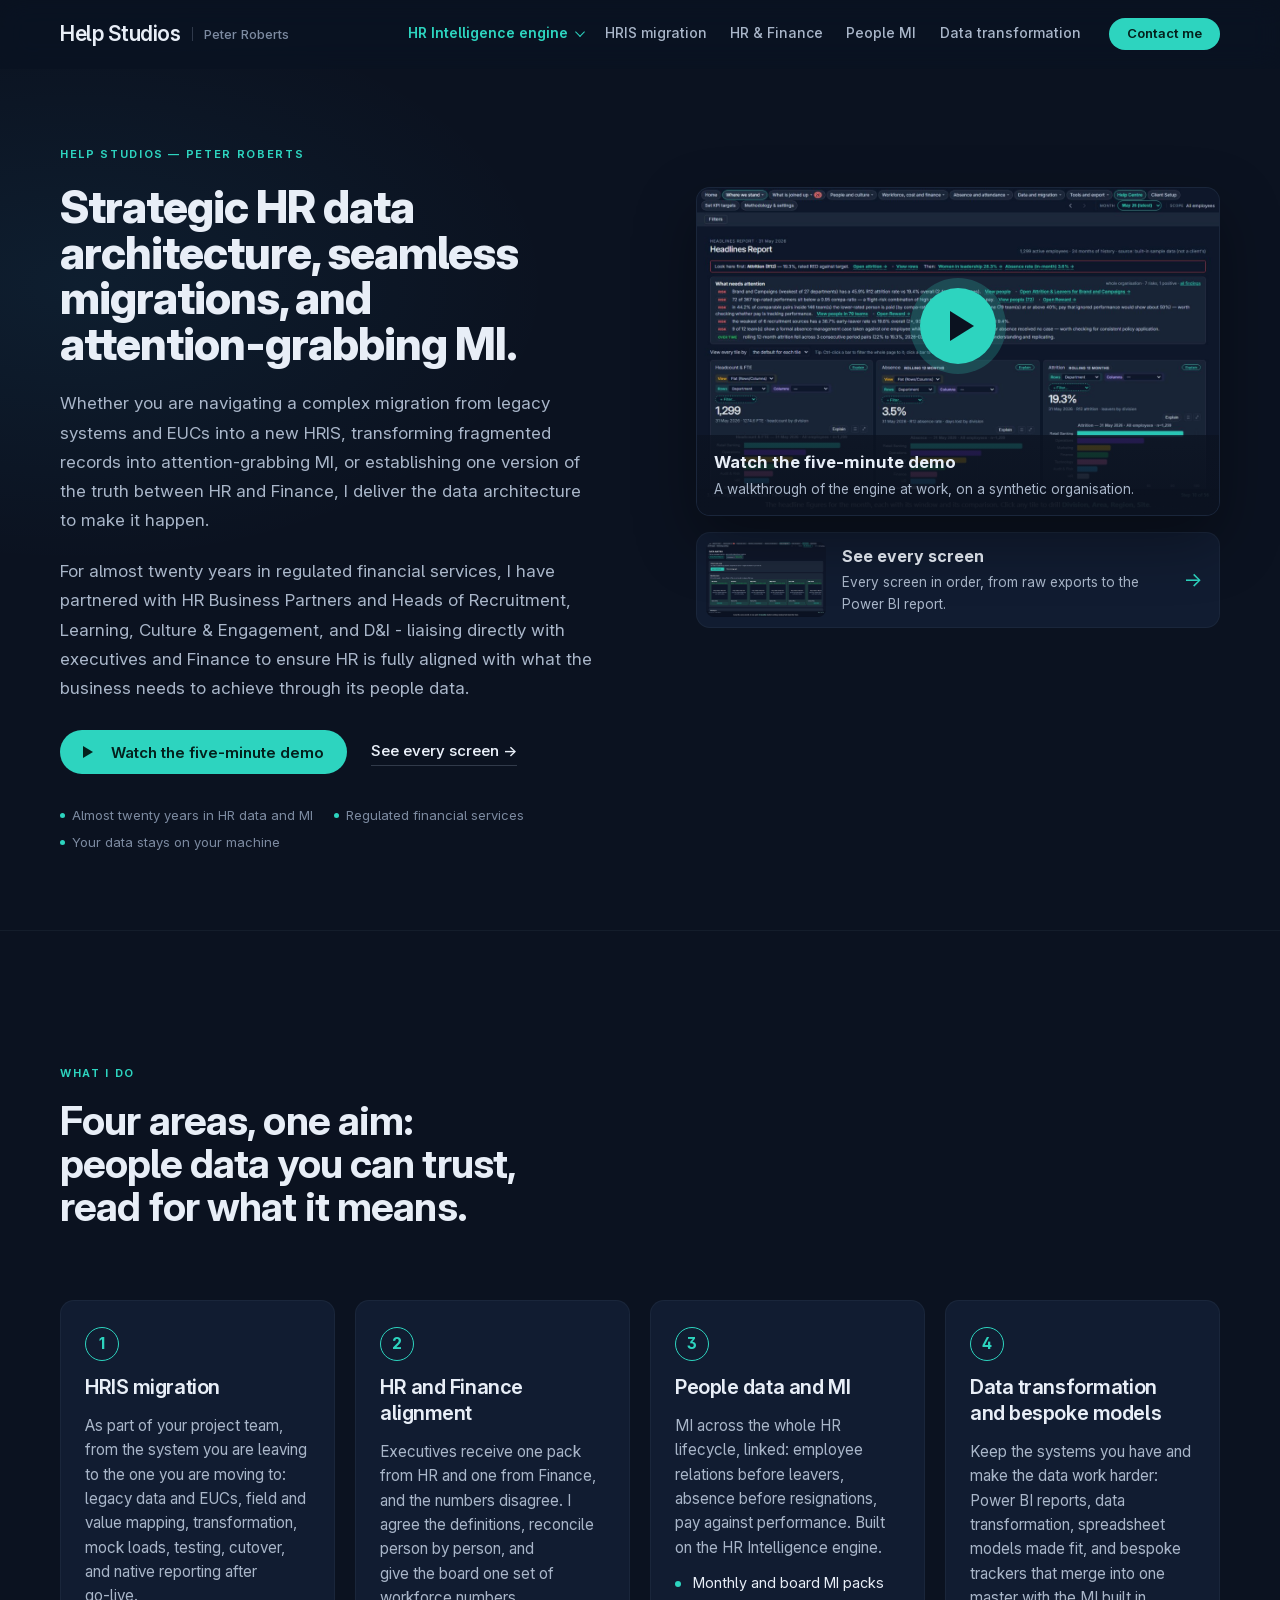
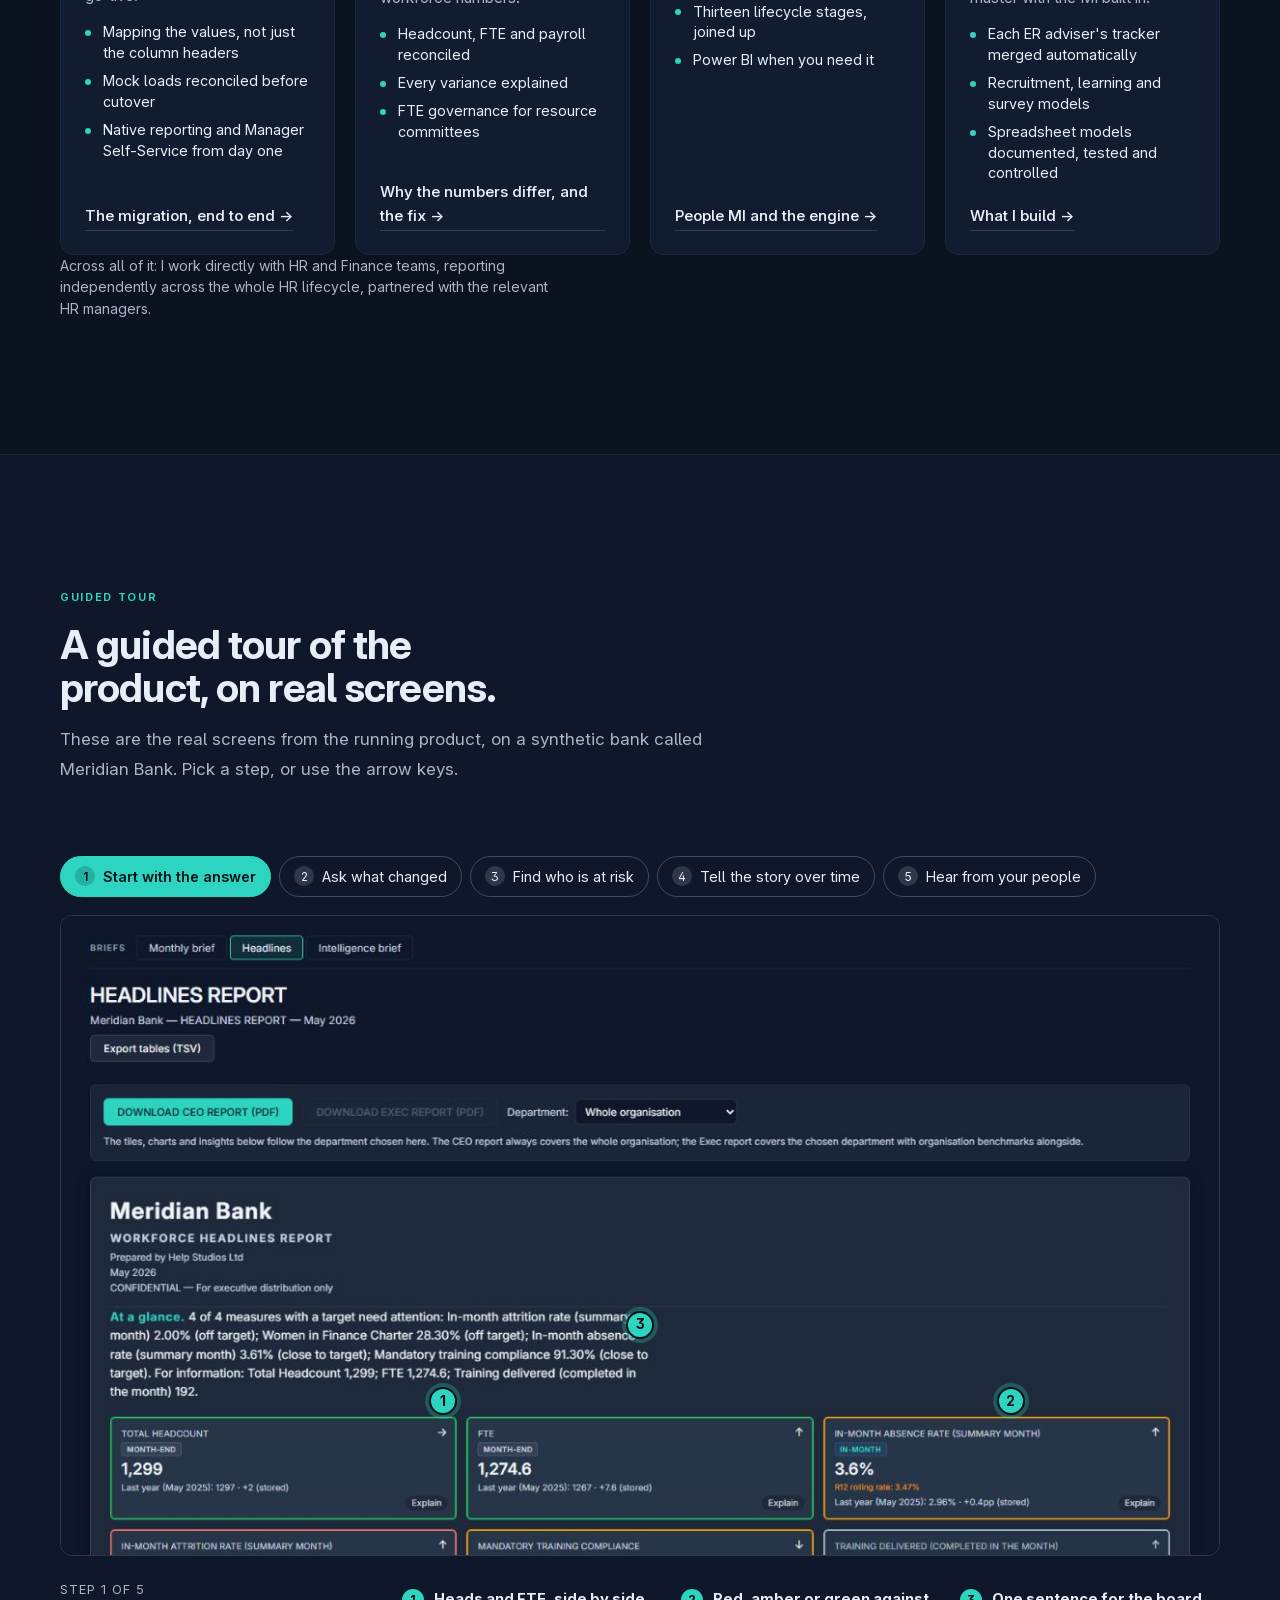
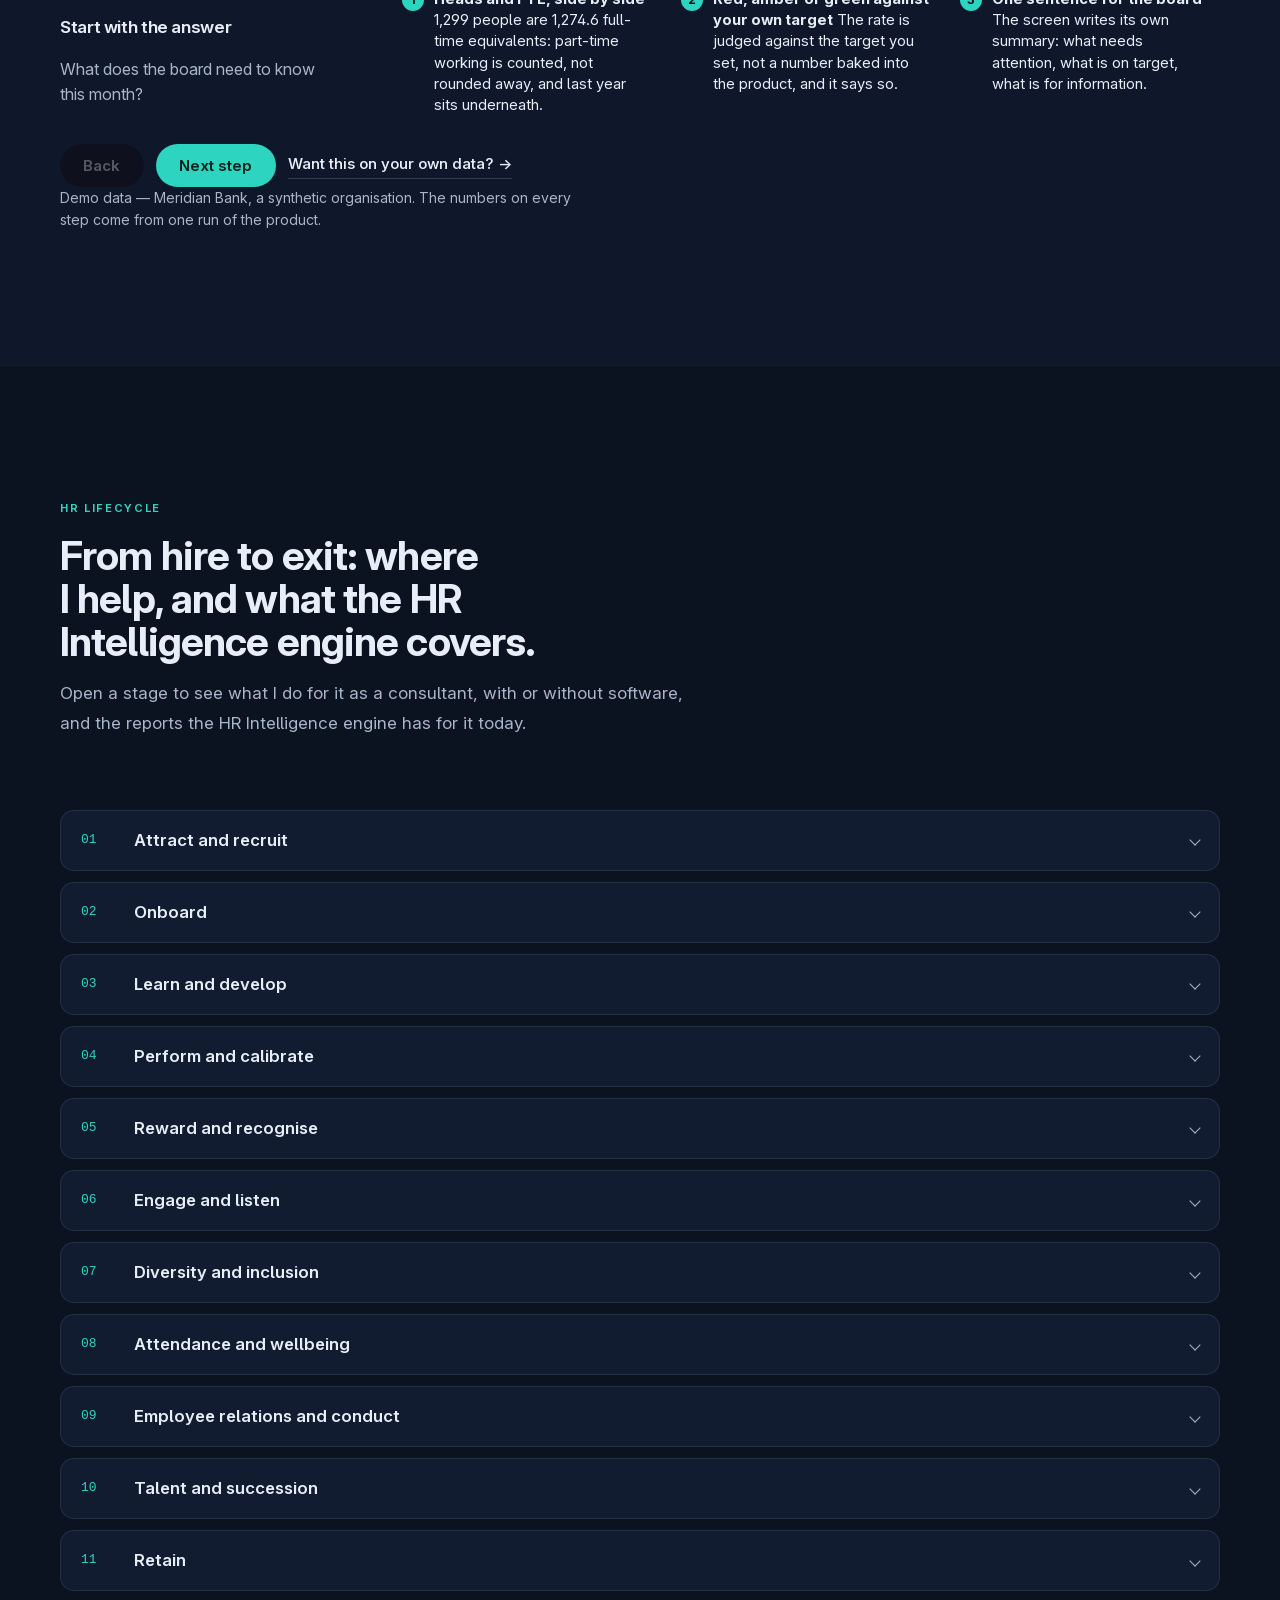
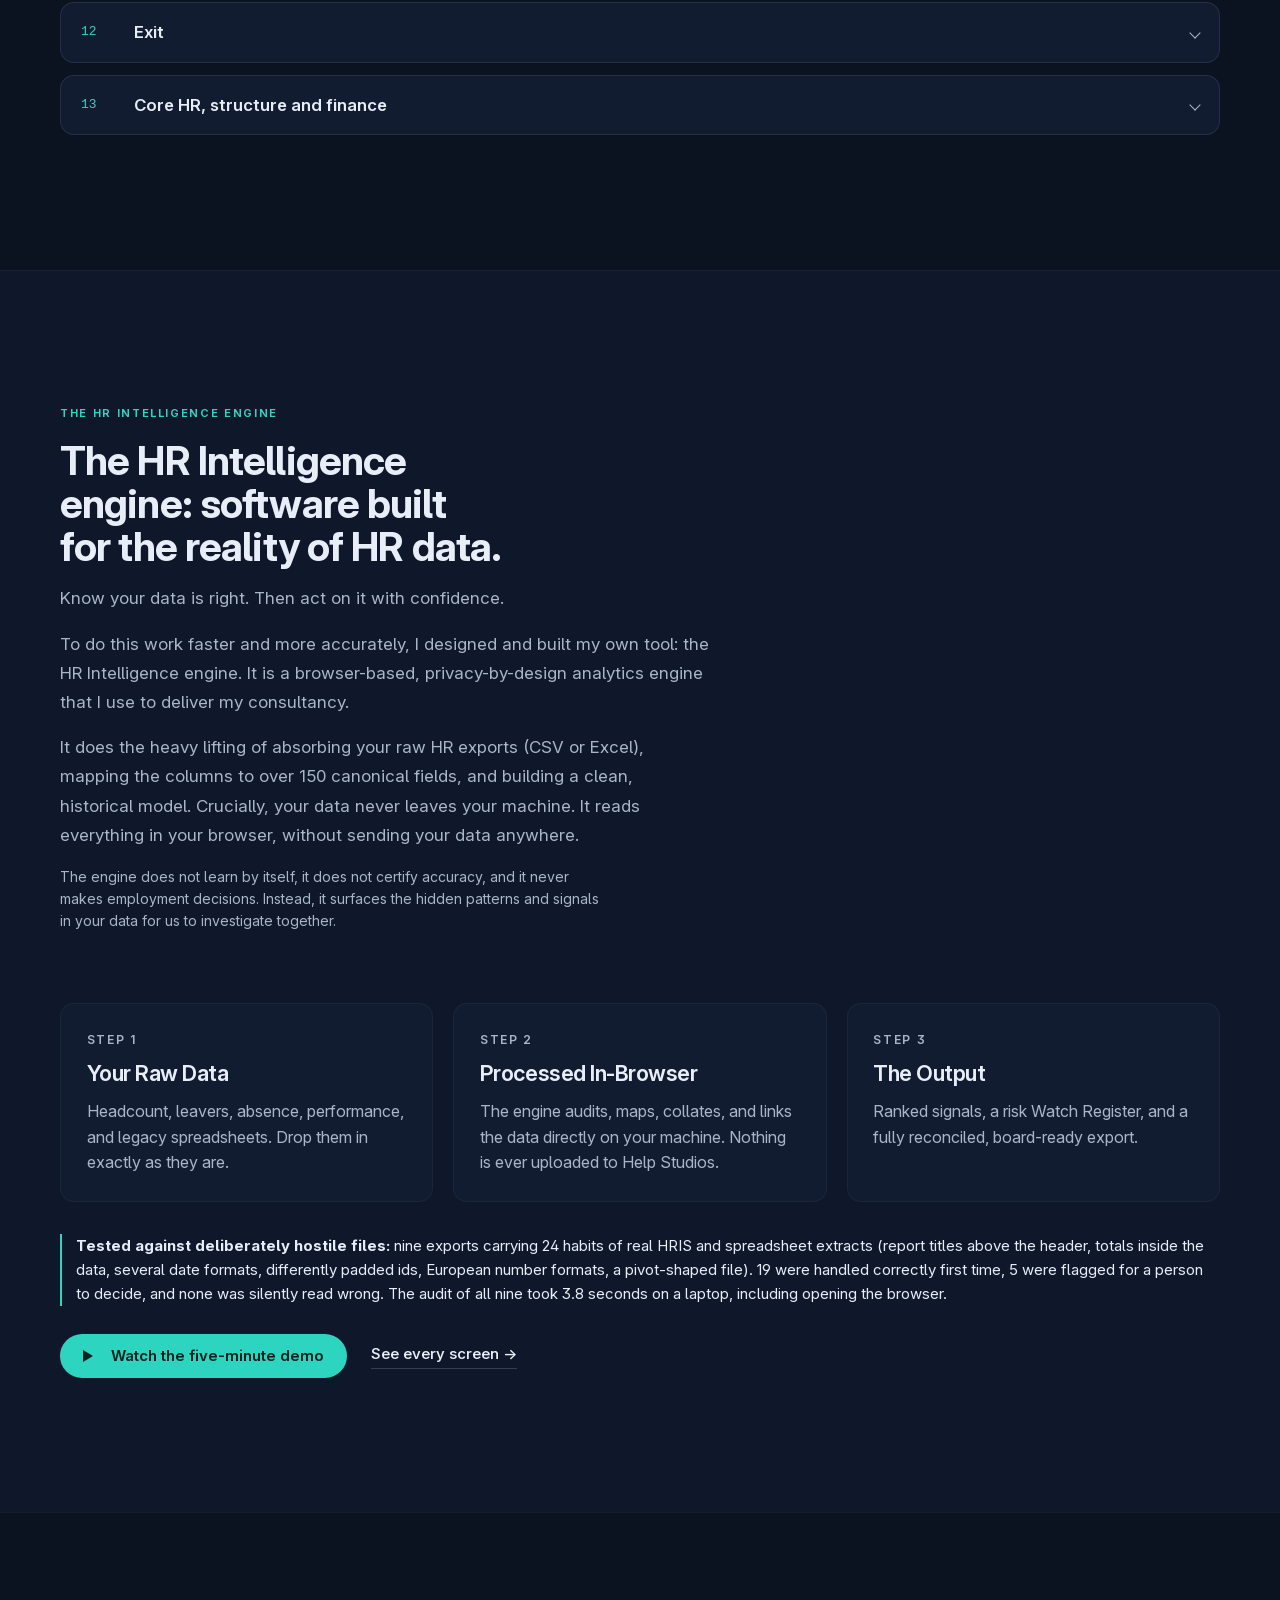
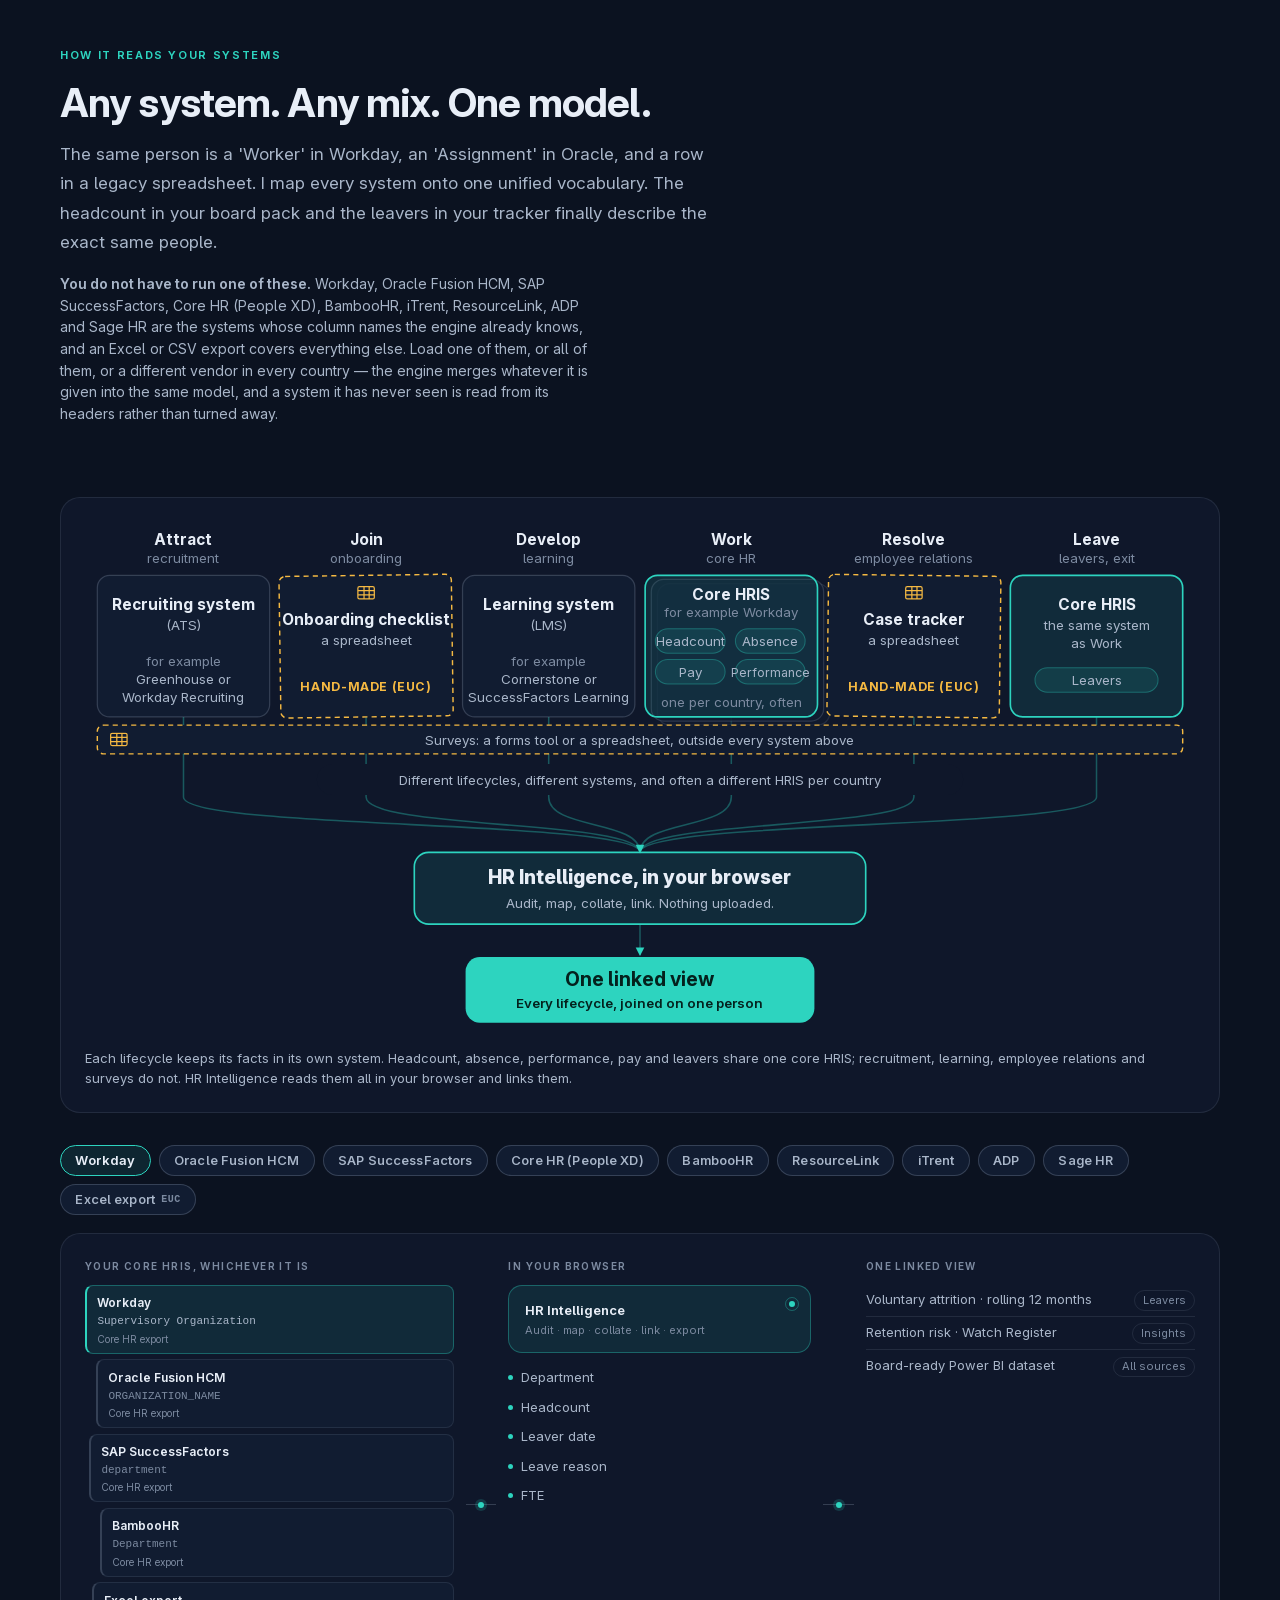
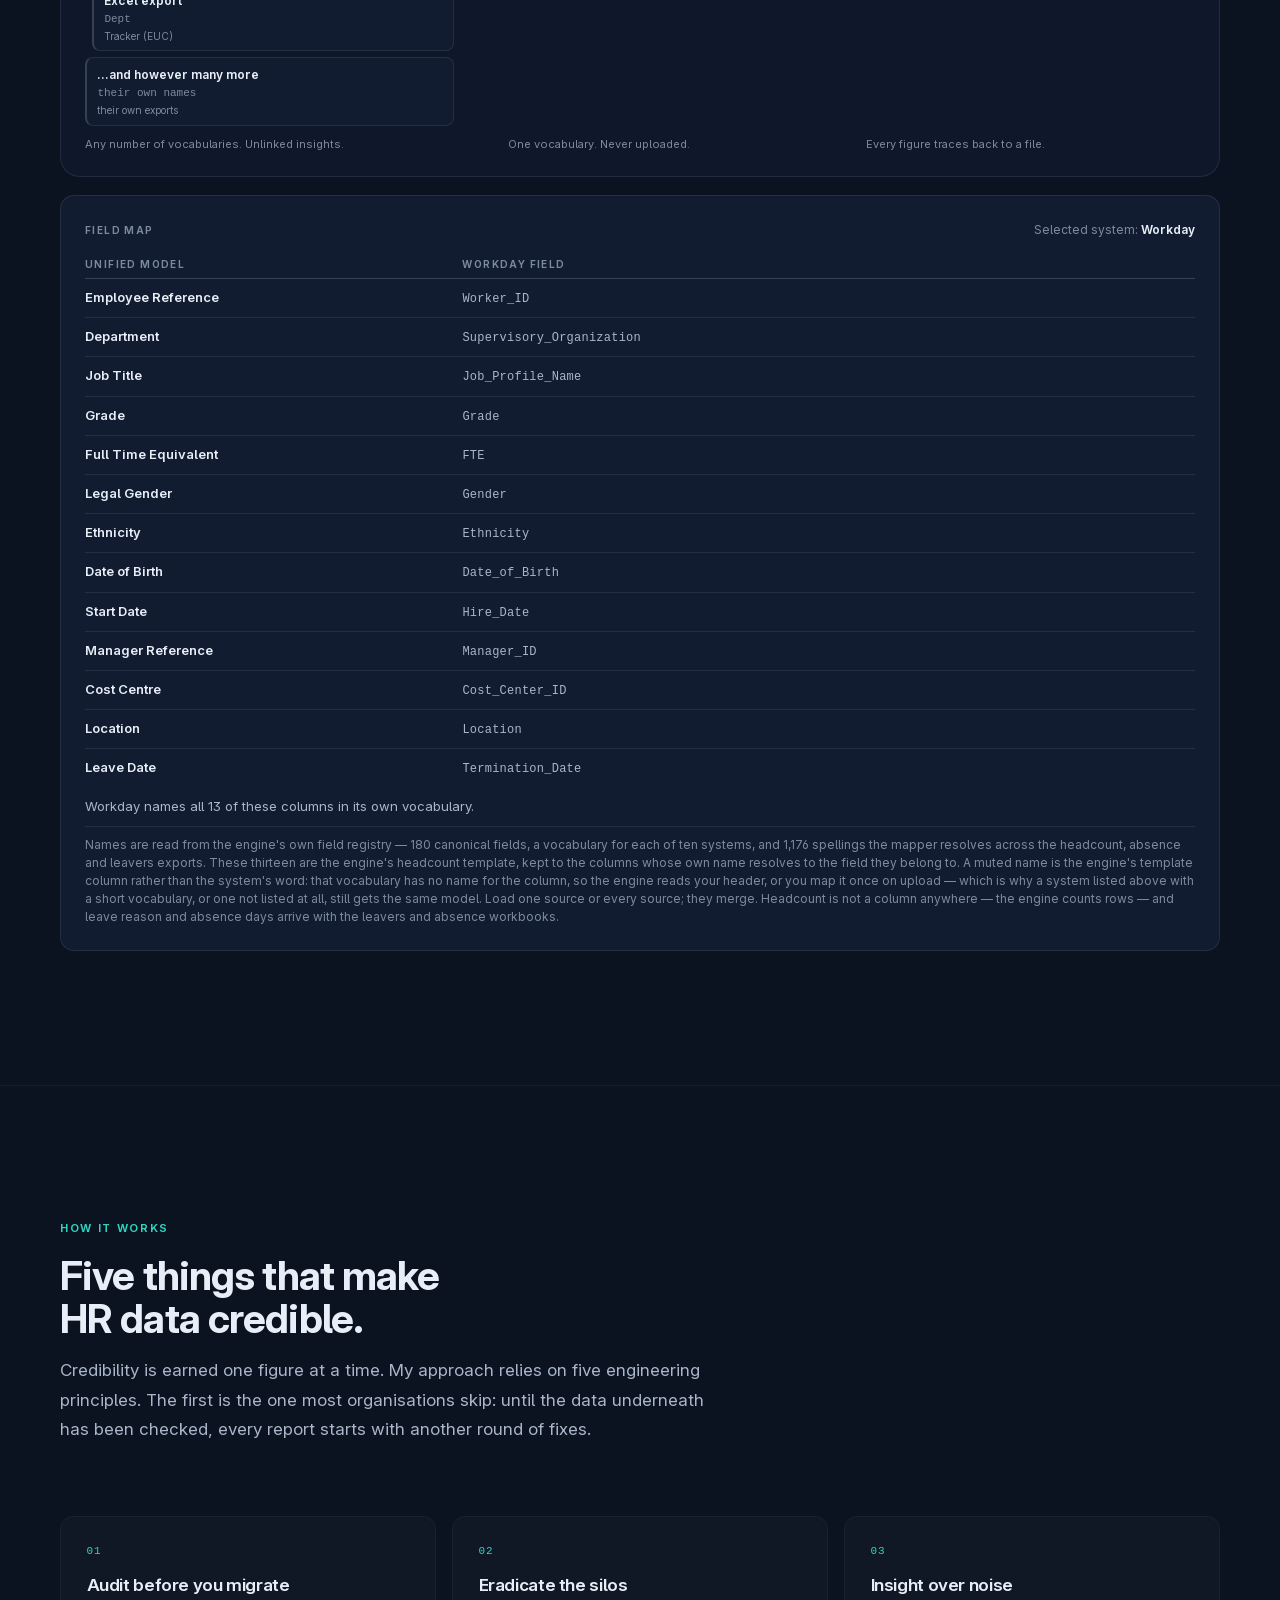
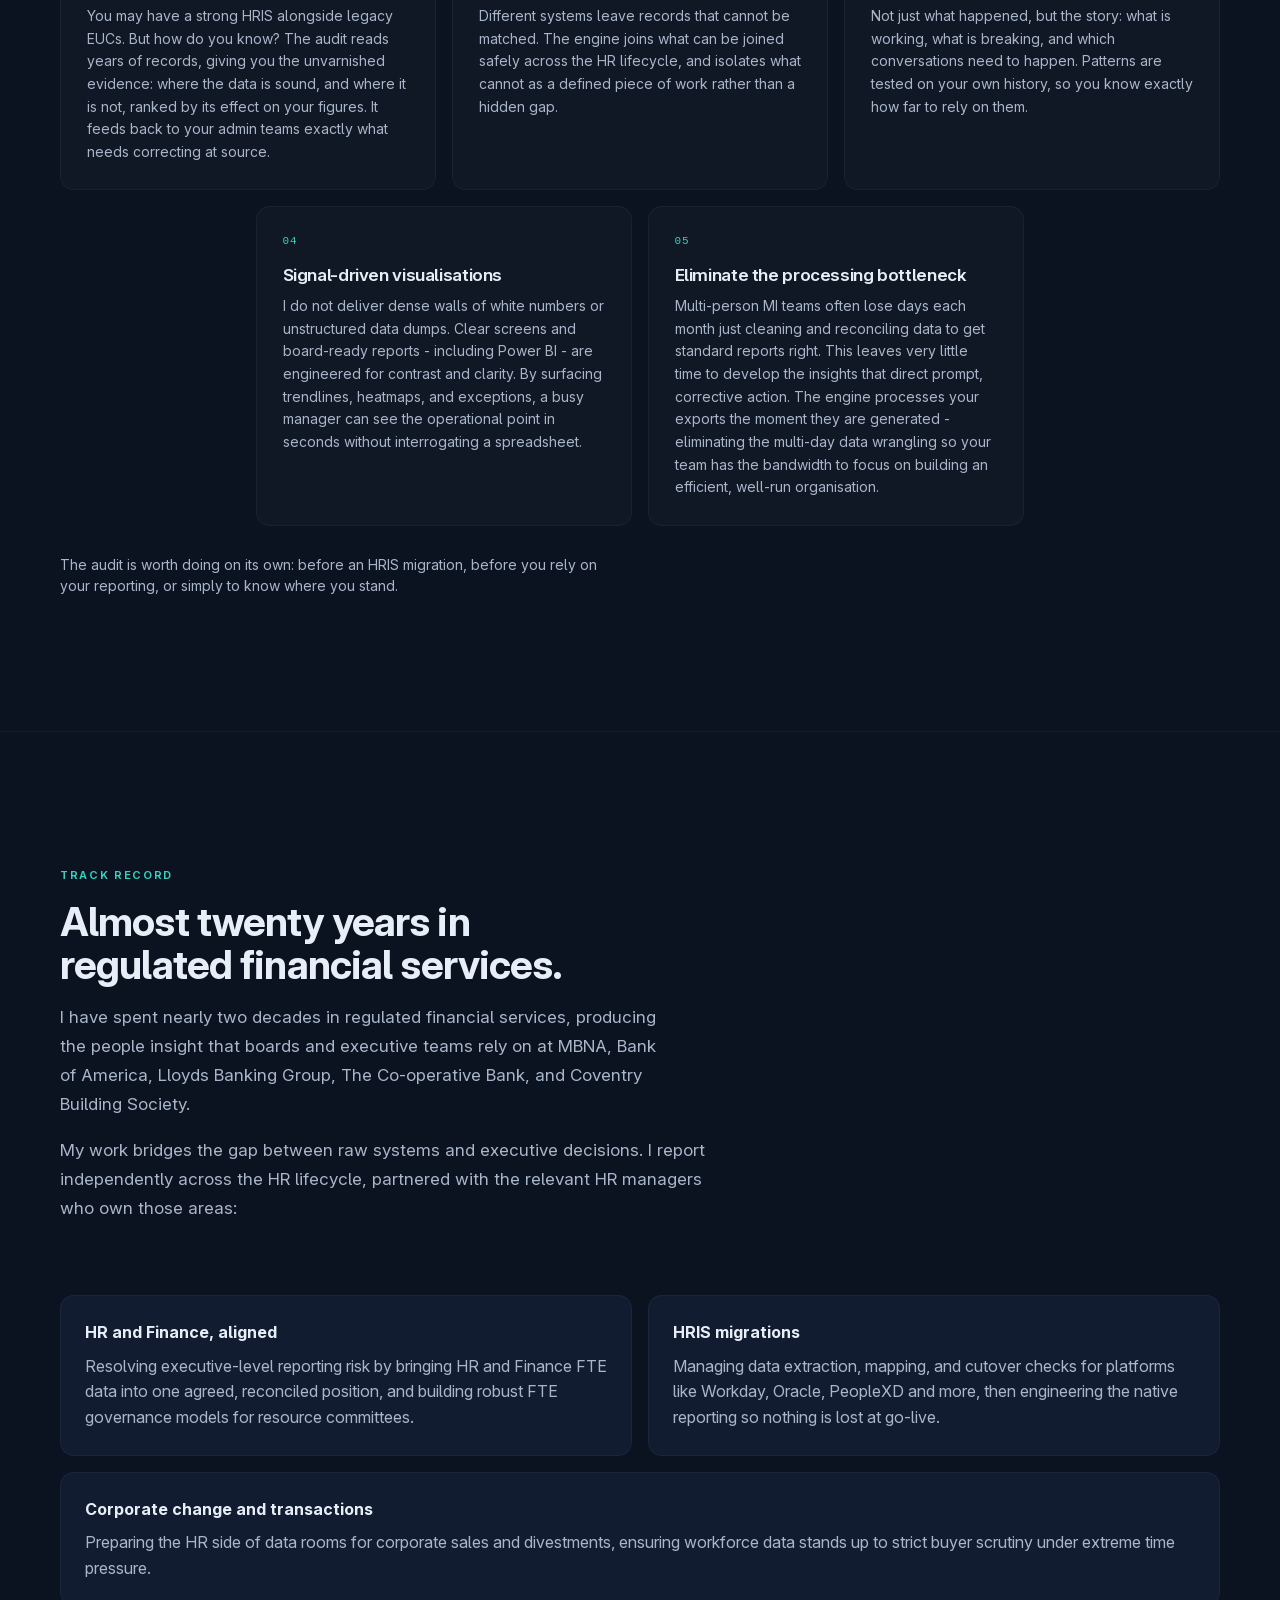
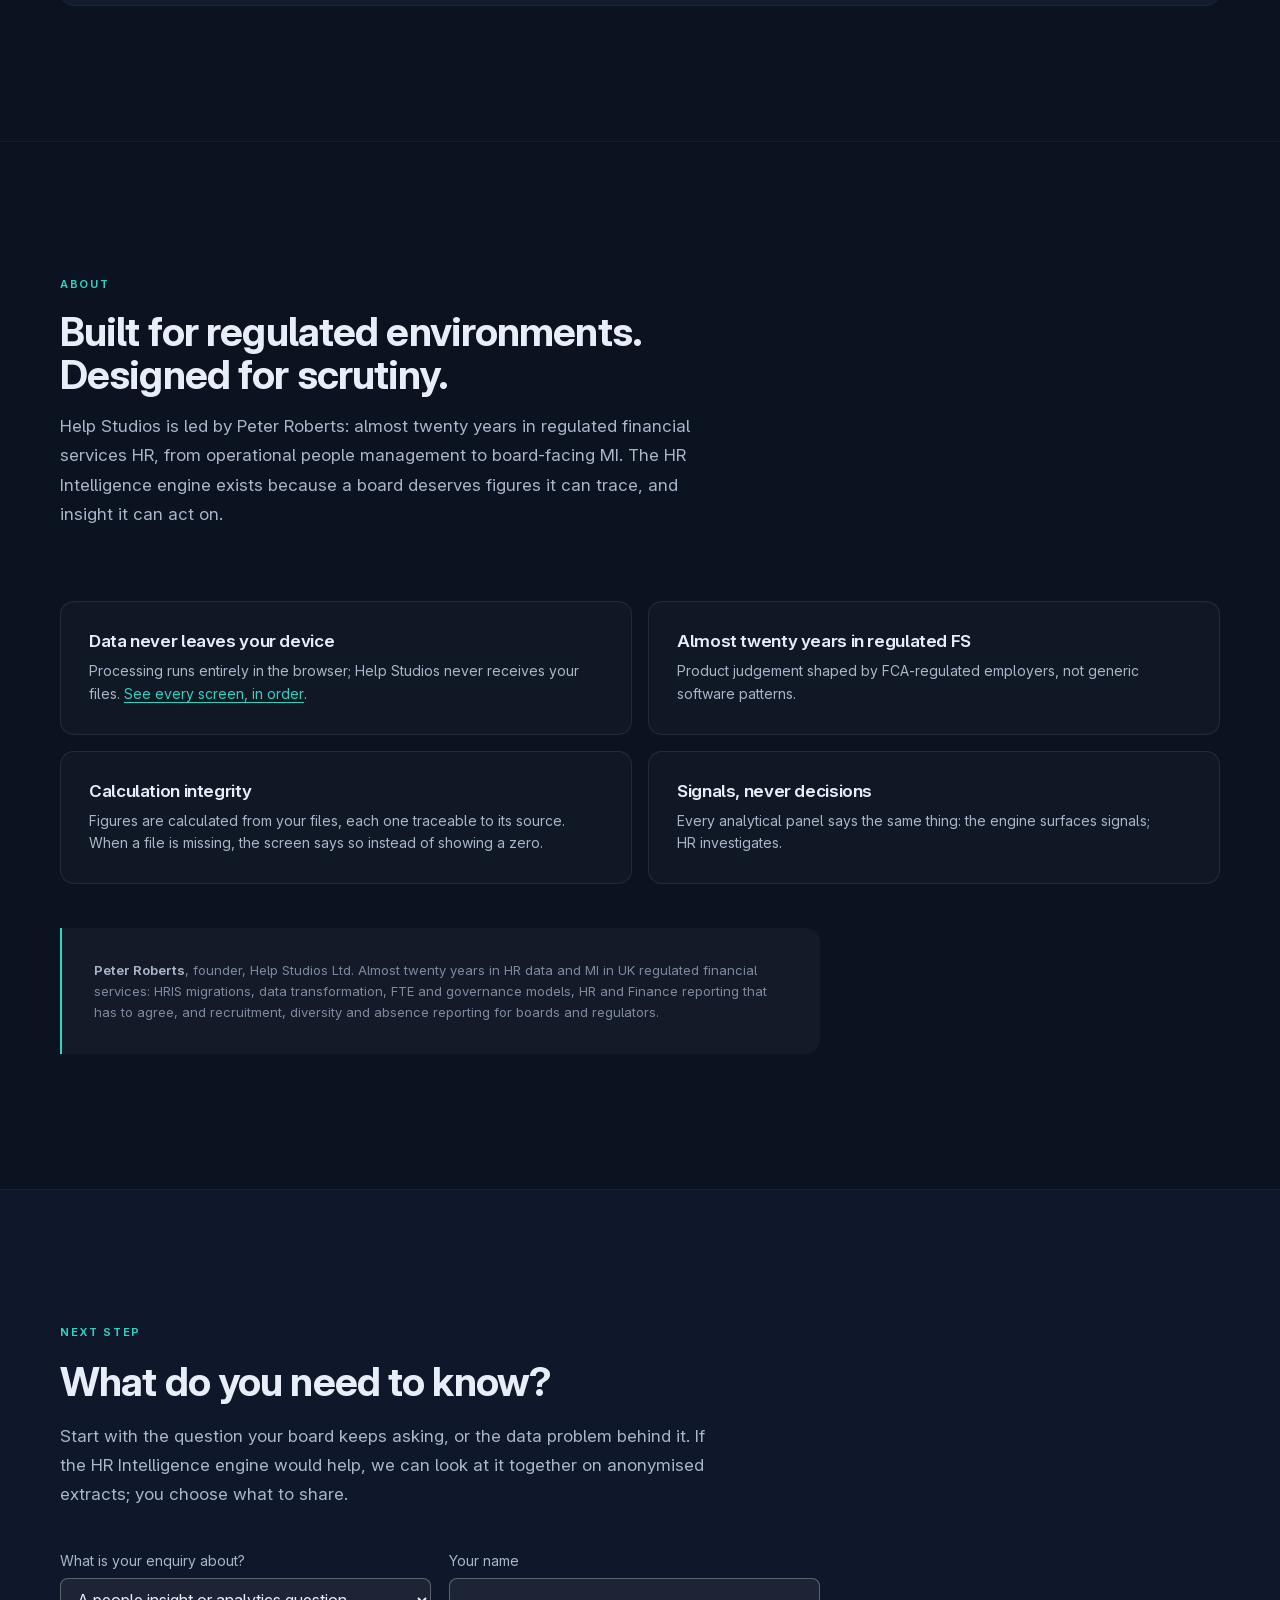
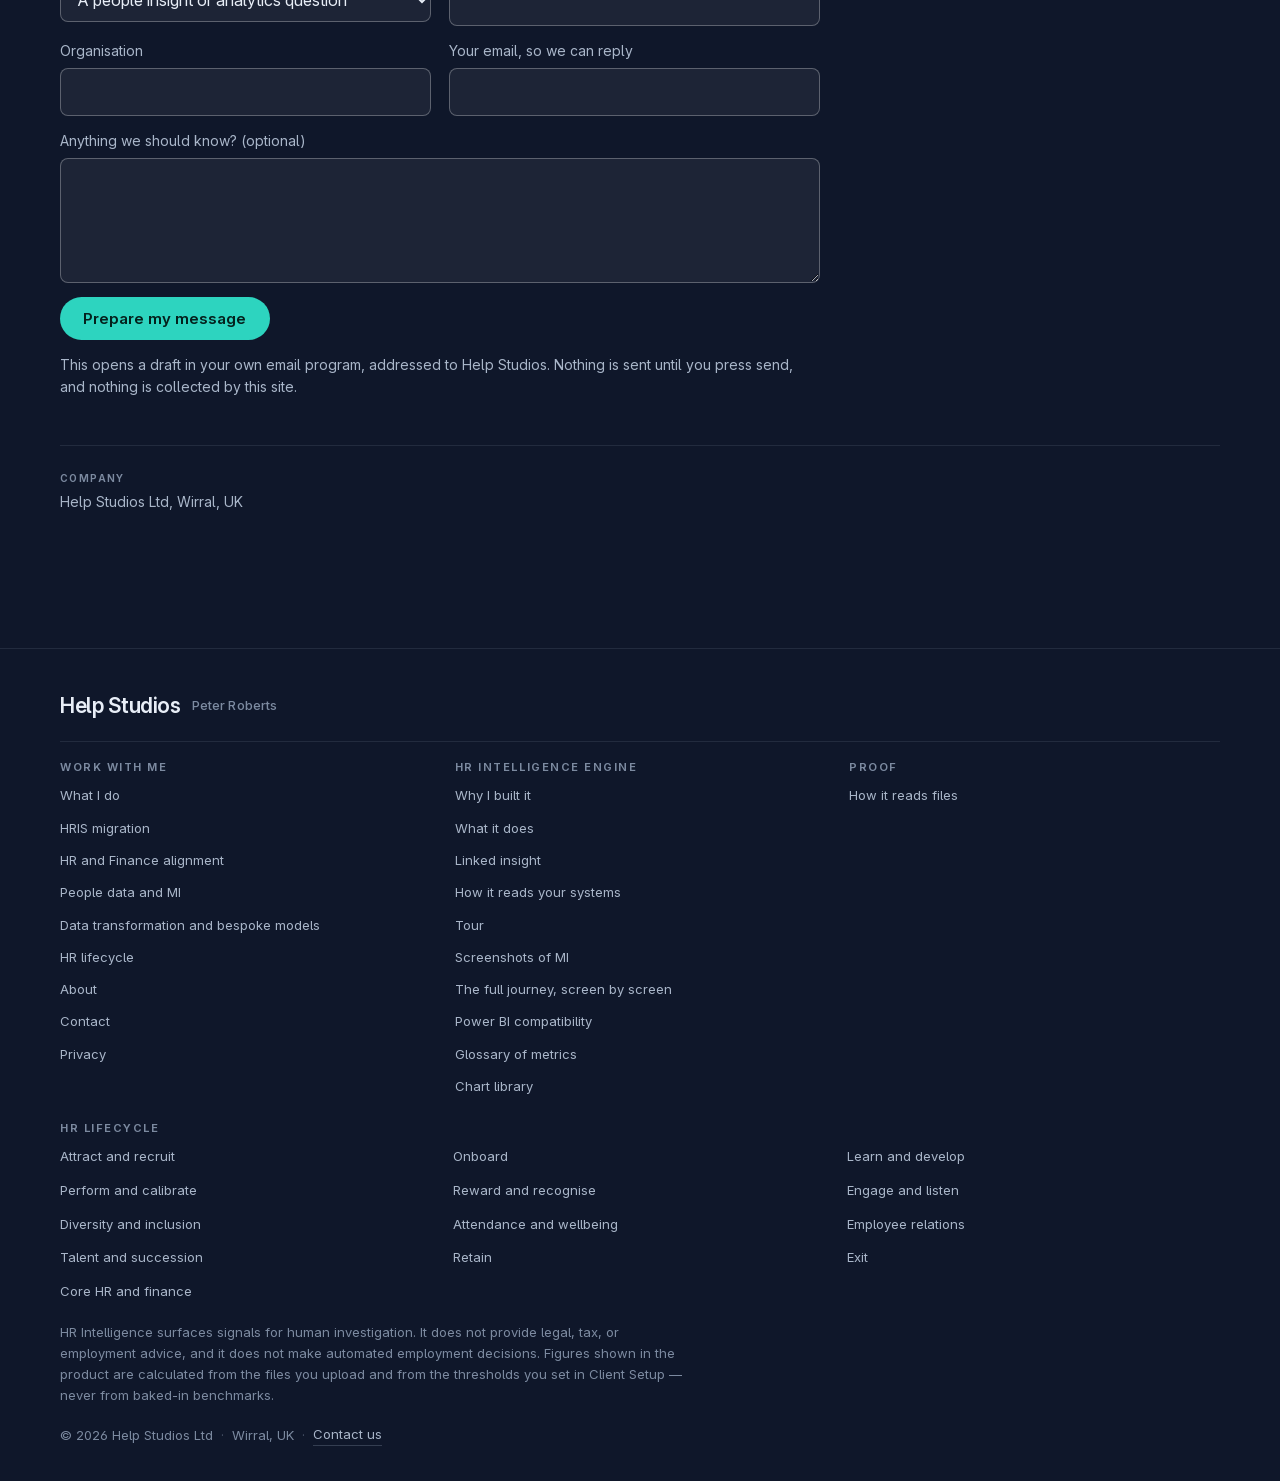
==== commit 4d4c2a20: "Publish: four service areas, HR and Finance page, corrected Insight Journey in the journey and the v" ====
--- a/index.html
+++ b/index.html
@@ -84,8 +84,8 @@
           <button class='nav-menu-toggle' type='button' aria-expanded='false' aria-haspopup='true' aria-controls='menu-engine'>HR Intelligence engine <span class='nav-caret' aria-hidden='true'></span></button>
           <div class='nav-menu' id='menu-engine'>
             <ul class='nav-menu-list'>
-              <li><a class='nav-menu-feature' href='#engine'><strong>What it does</strong><span>An entire MI team, in one product</span></a></li>
-              <li><a href='#satnav'>Where you are heading</a></li>
+              <li><a class='nav-menu-feature' href='#engine-intro'><strong>What it does</strong><span>An entire MI team, in one product</span></a></li>
+              <li><a href='mi-transformation.html#linked'>Linked insight</a></li>
               <li><a href='screenshots.html'>Screenshots of MI</a></li>
               <li><a href='journey.html'>The full journey, screen by screen</a></li>
               <li><a href='powerbi.html'>Power BI compatibility</a></li>
@@ -94,9 +94,10 @@
             </ul>
           </div>
         </div>
-        <a href='hris-migration.html'>HRIS migration &amp; reporting</a>
-        <a href='mi-transformation.html'>MI transformation</a>
-        <a href='bespoke-tools.html'>Bespoke tool creation / enhancement</a>
+        <a href='hris-migration.html'>HRIS migration</a>
+        <a href='hr-finance.html'>HR &amp; Finance</a>
+        <a href='mi-transformation.html'>People MI</a>
+        <a href='bespoke-tools.html'>Data transformation</a>
         <a class='btn btn-primary btn-sm nav-cta' href='#contact'>Contact me</a>
       </nav>
     </div>
@@ -142,20 +143,60 @@
         </div>
       </div>
     </section>
-    <!-- == WHAT I DELIVER: straight under the hero, so the offers are seen without scrolling far == -->
-    <section class="section section-offers" id="offers" aria-label="What I deliver">
+    <!-- == WHAT I DO: the four areas, each opening its full page == -->
+    <section class="section section-whatido" id="what-i-do" aria-labelledby="whatido-title">
       <div class="wrap">
-<div class="hero-offer offers-band">
-            <p class='pipe-label'>What I deliver</p>
-            <ul class='offer-list'>
-              <li><a href='hris-migration.html'><strong>HRIS Migrations &amp; Post-Go-Live Continuity</strong><span>I manage the extraction, cleansing, and mapping of complex workforce data from legacy systems and EUCs into Workday, Oracle, and PeopleXD. Beyond the cutover, I rebuild your reporting natively in the new HRIS, establish zero-disruption reporting routines, and deploy Manager Self-Service (MSS) so leaders aren't bottlenecked by HR.</span></a></li>
-              <li><a href='mi-transformation.html'><strong>HR and people data management</strong><span>Owning the truth of your data: stringent data governance, management information, and reconciling HR headcount directly with Finance so the executive board and resource committees never see a conflicting number.</span></a></li>
-              <li><a href='mi-transformation.html'><strong>Attention-Grabbing MI</strong><span>I design and build predictive, high-impact MI that unearths hidden bottlenecks, operational strains, and flight risks - turning fragmented legacy data into the exact insights the business needs to operate and course-correct.</span></a></li>
-              <li><a href='mi-transformation.html'><strong>Complex HR projects</strong><span>Strategic execution under extreme pressure: highly scrutinised data rooms for corporate sales and divestments, robust FTE governance models, and seamless year-end performance calibration and reward modelling.</span></a></li>
-              <li><a href='bespoke-tools.html'><strong>Bespoke tool creation / enhancement</strong><span>From making end-user computing models fit for purpose, to engineering bespoke data tools. You get a working tool your team can own, with its logic documented and tested.</span></a></li>
+        <div class="section-head">
+          <p class="eyebrow">What I do</p>
+          <h2 id="whatido-title">Four areas, one aim: people data you can trust, read for what it means.</h2>
+        </div>
+        <ol class="area4-grid">
+          <li class="area4">
+            <span class="area4-no" aria-hidden="true">1</span>
+            <h3><a href="hris-migration.html">HRIS migration</a></h3>
+            <p>As part of your project team, from the system you are leaving to the one you are moving to: legacy data and EUCs, field and value mapping, transformation, mock loads, testing, cutover, and native reporting after go-live.</p>
+            <ul>
+              <li>Mapping the values, not just the column headers</li>
+              <li>Mock loads reconciled before cutover</li>
+              <li>Native reporting and Manager Self-Service from day one</li>
             </ul>
-            <p class='offer-note'>Across all of it: I work directly with HR and Finance teams, reporting independently across the whole HR lifecycle, partnered with the relevant HR managers.</p>
-          </div>
+            <a class="link-arrow" href="hris-migration.html">The migration, end to end<span aria-hidden="true"> →</span></a>
+          </li>
+          <li class="area4">
+            <span class="area4-no" aria-hidden="true">2</span>
+            <h3><a href="hr-finance.html">HR and Finance alignment</a></h3>
+            <p>Executives receive one pack from HR and one from Finance, and the numbers disagree. I agree the definitions, reconcile person by person, and give the board one set of workforce numbers.</p>
+            <ul>
+              <li>Headcount, FTE and payroll reconciled</li>
+              <li>Every variance explained</li>
+              <li>FTE governance for resource committees</li>
+            </ul>
+            <a class="link-arrow" href="hr-finance.html">Why the numbers differ, and the fix<span aria-hidden="true"> →</span></a>
+          </li>
+          <li class="area4">
+            <span class="area4-no" aria-hidden="true">3</span>
+            <h3><a href="mi-transformation.html">People data and MI</a></h3>
+            <p>MI across the whole HR lifecycle, linked: employee relations before leavers, absence before resignations, pay against performance. Built on the HR Intelligence engine.</p>
+            <ul>
+              <li>Monthly and board MI packs</li>
+              <li>Thirteen lifecycle stages, joined up</li>
+              <li>Power BI when you need it</li>
+            </ul>
+            <a class="link-arrow" href="mi-transformation.html">People MI and the engine<span aria-hidden="true"> →</span></a>
+          </li>
+          <li class="area4">
+            <span class="area4-no" aria-hidden="true">4</span>
+            <h3><a href="bespoke-tools.html">Data transformation and bespoke models</a></h3>
+            <p>Keep the systems you have and make the data work harder: Power BI reports, data transformation, spreadsheet models made fit, and bespoke trackers that merge into one master with the MI built in.</p>
+            <ul>
+              <li>Each ER adviser's tracker merged automatically</li>
+              <li>Recruitment, learning and survey models</li>
+              <li>Spreadsheet models documented, tested and controlled</li>
+            </ul>
+            <a class="link-arrow" href="bespoke-tools.html">What I build<span aria-hidden="true"> →</span></a>
+          </li>
+        </ol>
+        <p class="section-note">Across all of it: I work directly with HR and Finance teams, reporting independently across the whole HR lifecycle, partnered with the relevant HR managers.</p>
       </div>
     </section>
 
@@ -193,7 +234,7 @@
       <div class="wrap">
         <div class="section-head">
           <p class="eyebrow">Guided tour</p>
-          <h2 id="tour-title">Five questions a board asks, answered on screen.</h2>
+          <h2 id="tour-title">A guided tour of the product, on real screens.</h2>
           <p class="section-lede">
             These are the real screens from the running product, on a synthetic bank called
             Meridian Bank. Pick a step, or use the arrow keys.
@@ -284,212 +325,6 @@
       </div>
     </section>
 
-    <section class="section section-track" id="track-record" aria-labelledby="track-title">
-      <div class="wrap">
-        <div class="section-head">
-          <p class="eyebrow">Track record</p>
-          <h2 id="track-title">Almost twenty years in regulated financial services.</h2>
-          <p class="section-lede">
-            I have spent nearly two decades in regulated financial services, producing the people insight that boards and executive teams rely on at MBNA, Bank of America, Lloyds Banking Group, The Co-operative Bank, and Coventry Building Society.
-          </p>
-          <p class="section-lede">
-            My work bridges the gap between raw systems and executive decisions. I report independently across the HR lifecycle, partnered with the relevant HR managers who own those areas:
-          </p>
-        </div>
-        <ul class='track-list'>
-          <li><strong>HR and Finance, aligned</strong>Resolving executive-level reporting risk by bringing HR and Finance FTE data into one agreed, reconciled position, and building robust FTE governance models for resource committees.</li>
-          <li><strong>HRIS migrations</strong>Managing data extraction, mapping, and cutover checks for platforms like Workday, Oracle, PeopleXD and more, then engineering the native reporting so nothing is lost at go-live.</li>
-          <li><strong>Corporate change and transactions</strong>Preparing the HR side of data rooms for corporate sales and divestments, ensuring workforce data stands up to strict buyer scrutiny under extreme time pressure.</li>
-        </ul>
-      </div>
-    </section>
-
-    <!-- == THE ENGINE AND THE FIVE-MINUTE DEMO == -->
-    <section class="section section-engine-intro" id="engine-intro" aria-labelledby="engine-intro-title">
-      <div class="wrap">
-        <div class="section-head">
-          <p class="eyebrow">The HR Intelligence engine</p>
-          <h2 id="engine-intro-title">Software built for the reality of HR data.</h2>
-          <p class="section-lede">Know your data is right. Then act on it with confidence.</p>
-          <p class="section-lede">
-            To do this work faster and more accurately, I designed and built my own tool: the HR Intelligence engine. It is a browser-based, privacy-by-design analytics engine that I use to deliver my consultancy.
-          </p>
-          <p class="section-lede">
-            It does the heavy lifting of absorbing your raw HR exports (CSV or Excel), mapping the columns to over 150 canonical fields, and building a clean, historical model. Crucially, your data never leaves your machine. It reads everything in your browser, without sending your data anywhere.
-          </p>
-          <p class="section-note">
-            The engine does not learn by itself, it does not certify accuracy, and it never makes employment decisions. Instead, it surfaces the hidden patterns and signals in your data for us to investigate together.
-          </p>
-        </div>
-
-        <div class="hero-actions">
-          <button class="btn btn-secondary" type="button" data-video-open aria-haspopup="dialog">Watch the five-minute demo</button>
-          <a class="link-arrow" href="journey.html">See every screen<span aria-hidden="true"> →</span></a>
-        </div>
-      </div>
-    </section>
-
-    <!-- == THE SILOS AND THE DIFFERENCE == -->
-    <section class="section section-difference" id="difference" aria-labelledby="difference-title">
-      <div class="wrap">
-        <div class="difference-grid">
-          <div class="difference-intro">
-            <p class="eyebrow">Why joined-up matters</p>
-            <h2 id="difference-title">Bringing fragmented systems into one linked view.</h2>
-            <p class="section-lede">
-              Your core headcount and absence data usually sit together in your main HRIS. But recruitment metrics, engagement surveys, and historical performance records often live in separate systems or spreadsheets. Even within a single platform, reporting across different modules can be rigid. The HR Intelligence engine absorbs your exports, whether they come from one system or several, and links them around the individual to surface connections that standard reports miss.
-            </p>
-          </div>
-          <div class="difference-cause">
-            <h3 class="section-subhead">Seeing cause and effect across the lifecycle</h3>
-            <p class="section-lede">
-              For example, I can test how absence patterns influence retention. The engine can reveal if a specific department has a spike in Monday and Friday absences, and immediately cross-reference that against a rising attrition trend or a manager whose team is under strain.
-            </p>
-            <p class="section-lede">
-              When I join the areas together, a healthy-looking average might reveal a pocket of risk, giving HR the exact signal of where to step in and have a conversation before people leave.
-            </p>
-          </div>
-        </div>
-      </div>
-    </section>
-
-    <!-- == HOW IT WORKS: five things that make HR data credible == -->
-    <section class="section section-approach" id="approach" aria-labelledby="approach-title">
-      <div class="wrap">
-        <div class="section-head">
-          <p class="eyebrow">How it works</p>
-          <h2 id="approach-title">Five things that make HR data credible.</h2>
-          <p class="section-lede">
-            Credibility is earned one figure at a time. My approach relies on five engineering principles. The first is the one most organisations skip: until the data underneath has been checked, every report starts with another round of fixes.
-          </p>
-        </div>
-
-        <ol class='area-grid approach-grid'>
-          <li class='area-card approach-card approach-lead'>
-            <span class='area-index' aria-hidden='true'>01</span>
-            <h3>Audit before you migrate</h3>
-            <p>You may have a strong HRIS alongside legacy EUCs. But how do you know? The audit reads years of records, giving you the unvarnished evidence: where the data is sound, and where it is not, ranked by its effect on your figures. It feeds back to your admin teams exactly what needs correcting at source.</p>
-          </li>
-          <li class='area-card approach-card'>
-            <span class='area-index' aria-hidden='true'>02</span>
-            <h3>Eradicate the silos</h3>
-            <p>Different systems leave records that cannot be matched. The engine joins what can be joined safely across the HR lifecycle, and isolates what cannot as a defined piece of work rather than a hidden gap.</p>
-          </li>
-          <li class='area-card approach-card'>
-            <span class='area-index' aria-hidden='true'>03</span>
-            <h3>Insight over noise</h3>
-            <p>Not just what happened, but the story: what is working, what is breaking, and which conversations need to happen. Patterns are tested on your own history, so you know exactly how far to rely on them.</p>
-          </li>
-          <li class='area-card approach-card'>
-            <span class='area-index' aria-hidden='true'>04</span>
-            <h3>Signal-driven visualisations</h3>
-            <p>I do not deliver dense walls of white numbers or unstructured data dumps. Clear screens and board-ready reports - including Power BI - are engineered for contrast and clarity. By surfacing trendlines, heatmaps, and exceptions, a busy manager can see the operational point in seconds without interrogating a spreadsheet.</p>
-          </li>
-          <li class='area-card approach-card'>
-            <span class='area-index' aria-hidden='true'>05</span>
-            <h3>Eliminate the processing bottleneck</h3>
-            <p>Multi-person MI teams often lose days each month just cleaning and reconciling data to get standard reports right. This leaves very little time to develop the insights that direct prompt, corrective action. The engine processes your exports the moment they are generated - eliminating the multi-day data wrangling so your team has the bandwidth to focus on building an efficient, well-run organisation.</p>
-          </li>
-        </ol>
-
-        <p class="section-note">The audit is worth doing on its own: before an HRIS migration, before you rely on your reporting, or simply to know where you stand.</p>
-      </div>
-    </section>
-
-    <!-- == SERVICES == -->
-    <section class="section section-services" id="services" aria-labelledby="services-title">
-      <div class="wrap">
-        <div class="section-head">
-          <p class="eyebrow">Services</p>
-          <h2 id="services-title">Ways to work together.</h2>
-          <p class="section-lede">
-            Each can be engaged on its own, with or without the software. They share one aim:
-            people data you can trust, read for what it means. Behind them is almost twenty years
-            in HR data and MI inside regulated financial services: HRIS migrations and the
-            reporting rebuilt inside them, data transformation, FTE and governance models, HR and
-            Finance reporting that has to agree, recruitment, learning, diversity and absence
-            reporting for boards and regulators, and HR software built from the ground up.
-          </p>
-        </div>
-
-        <ol class='area-grid service-grid'>
-          <li id='service-audit' class='area-card service-card service-flagship'>
-            <span class='area-index' aria-hidden='true'>01</span>
-            <h3>Data Readiness: Exposing Data Debt</h3>
-            <p>Organisations often commit to multi-million-pound HRIS contracts and then migrate years of legacy data into the new system, carrying its problems straight over. Before you move, I audit your legacy exports and EUCs to expose your exact data debt: the unvarnished evidence of what is broken, and a prioritised correction list so your admin teams can fix the records at source before the migration begins.</p>
-          </li>
-          <li id='service-migration' class='area-card service-card'>
-            <span class='area-index' aria-hidden='true'>02</span>
-            <h3>HRIS Migration Data Assurance</h3>
-            <p>When HR data is moving from one system to another. From scoping through to extracting legacy data, checking hierarchies, and reconciling cutover loads. The failure points of a migration are almost always the data, not the system.</p>
-          </li>
-          <li id='service-hris-reporting' class='area-card service-card'>
-            <span class='area-index' aria-hidden='true'>03</span>
-            <h3>Post-Migration Continuity &amp; MSS</h3>
-            <p>When you move to a new HRIS, the business still needs answers on Day 1. I replicate and improve your native reporting, but crucially, I engineer Manager Self-Service (MSS) dashboards. This stops highly paid HR Business Partners from functioning as report-runners, giving them back the bandwidth to act strategically, while line managers get their figures instantly.</p>
-          </li>
-          <li id='service-hris-native' class='area-card service-card'>
-            <span class='area-index' aria-hidden='true'>04</span>
-            <h3>Native HRIS Report Building</h3>
-            <p>When the answers should live where the data does. I build native reporting suites and individual reports inside your HRIS, so HR, managers and executives run them themselves, built to your agreed definitions and documented so your team can own them.</p>
-          </li>
-          <li id='service-joined-up' class='area-card service-card'>
-            <span class='area-index' aria-hidden='true'>05</span>
-            <h3>Cross-Lifecycle Predictive Analytics</h3>
-            <p>When your reports never talk to each other. Recruitment, performance, employee relations, and leavers read together to answer what single reports cannot. Uncover whether healthy averages are masking critical failure points.</p>
-          </li>
-          <li id='service-hr-finance' class='area-card service-card'>
-            <span class='area-index' aria-hidden='true'>06</span>
-            <h3>One Version of the Truth: HR and Finance</h3>
-            <p>When HR and Finance present conflicting headcount figures, executive confidence drops immediately. The board meeting shifts from strategic planning to questioning data provenance. I reconcile headcount, FTE, and payroll between HR and Finance, identifying and explaining every underlying variance. I build robust FTE governance models for resource committees so the executive team receives one trusted baseline.</p>
-          </li>
-          <li id='service-reporting' class='area-card service-card'>
-            <span class='area-index' aria-hidden='true'>07</span>
-            <h3>Regulatory &amp; Compliance MI</h3>
-            <p>When you owe the board or regulator a number. Diversity MI, ER reporting, and regulatory returns built as Power BI projects your own team can own, with a flawless audit trail back to the source.</p>
-          </li>
-          <li id='service-transactions' class='area-card service-card'>
-            <span class='area-index' aria-hidden='true'>08</span>
-            <h3>M&amp;A Data Rooms &amp; Due Diligence</h3>
-            <p>When an organisation is being sold or merged, buyers will use messy workforce data to challenge operational stability and delay due diligence. I prepare the HR side of data rooms for sales and divestments, rigorously auditing and reconciling headcount and liability data so it stands up to hostile scrutiny under extreme time pressure.</p>
-          </li>
-          <li id='service-analytics' class='area-card service-card'>
-            <span class='area-index' aria-hidden='true'>09</span>
-            <h3>MI Architecture Design</h3>
-            <p>When reporting describes the past but needs to explain it. An agreed catalogue of measures mapped to the questions the business actually asks, delivered as a prioritised build plan.</p>
-          </li>
-          <li id='service-monthly' class='area-card service-card'>
-            <span class='area-index' aria-hidden='true'>10</span>
-            <h3>A monthly insight service</h3>
-            <p>Your exports each month, cleaned, reconciled and read, with a short written read-out of what moved, why, and what to watch next month. Delivered as a pack your board can take as it stands.</p>
-          </li>
-          <li id='service-products' class='area-card service-card'>
-            <span class='area-index' aria-hidden='true'>11</span>
-            <h3>Bespoke tool creation / enhancement</h3>
-            <p>From making end-user computing models fit for purpose, to engineering bespoke data tools. You get a working tool your team can own, with its logic documented and tested.</p>
-          </li>
-        </ol>
-
-        <div class="area-strip" id="areas">
-          <p class="eyebrow">Insight by area</p>
-          <p class="section-note">Specialist analytics I build and run, each tied to the stage of the HR lifecycle it serves.</p>
-          <ul class="chip-list">
-            <li><a href="#lifecycle-recruit">Recruitment and sourcing</a></li>
-            <li><a href="#lifecycle-learn">Learning and compliance</a></li>
-            <li><a href="#lifecycle-foundation">Core HR and headcount</a></li>
-            <li><a href="#lifecycle-inclusion">Diversity and inclusion</a></li>
-            <li><a href="#lifecycle-attend">Absence and wellbeing</a></li>
-            <li><a href="#lifecycle-relations">Employee relations</a></li>
-            <li><a href="#lifecycle-reward">Reward and pay equity</a></li>
-            <li><a href="#lifecycle-perform">Performance and calibration</a></li>
-          </ul>
-        </div>
-
-        <p class="section-note"><strong>Also:</strong> interim people-analytics cover while you recruit.</p>
-        <p><a class="btn btn-primary" href="#contact">Talk about a project</a></p>
-      </div>
-    </section>
-
     <!-- == HR LIFECYCLE == -->
     <section class="section section-lifecycle" id="lifecycle" aria-labelledby="lifecycle-title">
       <div class="wrap">
@@ -585,79 +420,21 @@
       </div>
     </section>
 
-    <section class="section section-engine" id="engine" aria-labelledby="engine-title">
+    <!-- == THE ENGINE AND THE FIVE-MINUTE DEMO == -->
+    <section class="section section-engine-intro" id="engine-intro" aria-labelledby="engine-intro-title">
       <div class="wrap">
         <div class="section-head">
-          <p class="eyebrow">What it does</p>
-          <h2 id="engine-title">An entire MI team, in one product.</h2>
+          <p class="eyebrow">The HR Intelligence engine</p>
+          <h2 id="engine-intro-title">The HR Intelligence engine: software built for the reality of HR data.</h2>
+          <p class="section-lede">Know your data is right. Then act on it with confidence.</p>
           <p class="section-lede">
-            The engine does the heavy lifting of an MI team: it collects, cleans, reconciles, analyses, and reports. I built it from my experience across the whole HR lifecycle, on projects that include data rooms for sales and divestments, year-end performance calibration, and FTE governance models for resource committees.
+            To do this work faster and more accurately, I designed and built my own tool: the HR Intelligence engine. It is a browser-based, privacy-by-design analytics engine that I use to deliver my consultancy.
           </p>
           <p class="section-lede">
-            It reads the HR exports you already produce, in your browser, without sending your data anywhere. It maps and cleans them, joins them on the person, and keeps your history so rising trends can be seen while there is still time to change direction. The aim is less processing time, fewer data errors, and data governed at source. It surfaces signals for us to investigate; it does not make employment decisions.
-          </p>
-        </div>
-      </div>
-    </section>
-
-
-        <!-- == WHERE YOU ARE HEADING ==
-         Every claim here is something the product does or something it measured about itself; every outside
-         figure is linked to its source. No scenarios, no invented customers, no invented percentages. -->
-    <section class="section section-satnav" id="satnav" aria-labelledby="satnav-title">
-      <div class="wrap">
-        <div class="section-head">
-          <h2 id="satnav-title">Where you are heading</h2>
-          <p class="section-subhead">A monthly report is a rear-view mirror. This reads the road ahead.</p>
-          <p class="section-lede">
-            Standard HR reporting only tells you what is too late to fix. The HR Intelligence engine keeps your history, joins the areas that normally sit apart, and shows which groups are drifting away from the rest so you can act while it still matters. It also shows HR where its attention is best spent.
-          </p>
-        </div>
-
-        <ol class="area-grid satnav-grid">
-          <li class="area-card">
-            <span class="area-index" aria-hidden="true">01</span>
-            <h3>Is a pocket forming?</h3>
-            <p>Every department and division is compared with the organisation. A group is called a pocket when its twelve-month figure is at least 1.25 times the organisation&rsquo;s, and the rule and the numbers behind it are shown on the screen. Weekday patterns are read as well.</p>
-            <p class="satnav-proof"><strong>In our test data:</strong> one department starts 61.6% of its sickness episodes on a Monday or Friday; the other seven sit between 26.7% and 29.5%. A single organisation-wide figure would look ordinary.</p>
-            <p class="satnav-src">Published research finds one-day sickness starts on Mondays and Fridays at about 1.4 to 1.9 times the rate of other weekdays, though they are a small share of all days lost: a prompt to look, not a verdict. <a href="https://doi.org/10.1136/oem.58.12.818" rel="noopener">Occup Environ Med, 2001</a></p>
-          </li>
-          <li class="area-card">
-            <span class="area-index" aria-hidden="true">02</span>
-            <h3>What if a key person is off?</h3>
-            <p>It finds managers with no credible deputy within one grade step, and where that sits alongside a team under strain: an establishment gap, an unusual absence pattern, leave not being taken, a manager already rated red. The question it puts to you is where one absence would stop work.</p>
-            <p class="satnav-src">This is a structural check on cover, not a forecast. Teams under three people are never judged, and the engine says plainly when it has no evidence either way.</p>
-          </li>
-          <li class="area-card">
-            <span class="area-index" aria-hidden="true">03</span>
-            <h3>What do the areas say together?</h3>
-            <p>Ten reads that each join two or more areas, such as attrition with absence, employee relations and engagement; regretted leavers by manager with what their exit interviews say; pay position against performance and the function&rsquo;s attrition trend. Each shows the areas it joins and a count.</p>
-            <p class="satnav-src">Absence and turnover are linked in the research, moderately: a corrected correlation of about .25 across the literature, and smaller in recent studies. So a joined-up signal is a reason to investigate, never a conclusion. <a href="https://doi.org/10.1002/job.778" rel="noopener">J Organ Behav, 2012</a></p>
-          </li>
-          <li class="area-card">
-            <span class="area-index" aria-hidden="true">04</span>
-            <h3>Know where to listen</h3>
-            <p>It shows HR where to listen. Behind a pattern there is usually something worth putting right, or someone who needs support. The conversation is where HR finds out which, and being there early is what makes the difference.</p>
-            <p class="satnav-src">The patterns are tested against people who have already left, on your own history, so HR starts in the places your own data supports.</p>
-          </li>
-        </ol>
-
-        <p class="section-note">All figures above are from synthetic test data or from linked, published research. Timeliness is the other half: your month&rsquo;s exports are read in seconds in your browser, so the picture is there the day the files land.</p>
-      </div>
-    </section>
-
-    <!-- == FROM DATA TO REPORTS ======================
-         Three steps, each proved by a real image: the mapping desk (clean and audit), and a real
-         Power BI Desktop render of the generated report. No invented statistics on this site. -->
-    <section class="section section-pipeline" id="pipeline" aria-labelledby="pipeline-title">
-      <div class="wrap">
-        <div class="section-head">
-          <p class="eyebrow">From export to board pack</p>
-          <h2 id="pipeline-title">From your raw exports to the reports an MI team would build.</h2>
-          <p class="section-lede">
-            Most HR functions hold years of HRIS data they cannot use, because turning it into
-            something reliable takes a team and weeks. This is that work, done the same way every
-            month, with every step visible.
+            It does the heavy lifting of absorbing your raw HR exports (CSV or Excel), mapping the columns to over 150 canonical fields, and building a clean, historical model. Crucially, your data never leaves your machine. It reads everything in your browser, without sending your data anywhere.
+          </p>
+          <p class="section-note">
+            The engine does not learn by itself, it does not certify accuracy, and it never makes employment decisions. Instead, it surfaces the hidden patterns and signals in your data for us to investigate together.
           </p>
         </div>
 
@@ -680,6 +457,11 @@
         </ol>
 
         <p class="satnav-proof pipe-proof"><strong>Tested against deliberately hostile files:</strong> nine exports carrying 24 habits of real HRIS and spreadsheet extracts (report titles above the header, totals inside the data, several date formats, differently padded ids, European number formats, a pivot-shaped file). 19 were handled correctly first time, 5 were flagged for a person to decide, and none was silently read wrong. The audit of all nine took 3.8 seconds on a laptop, including opening the browser.</p>
+
+        <div class="hero-actions">
+          <button class="btn btn-primary" type="button" data-video-open aria-haspopup="dialog"><span class="btn-play" aria-hidden="true"></span>Watch the five-minute demo</button>
+          <a class="link-arrow" href="journey.html">See every screen<span aria-hidden="true"> →</span></a>
+        </div>
       </div>
     </section>
 
@@ -1045,6 +827,69 @@
       </div>
     </section>
 
+    <!-- == HOW IT WORKS: five things that make HR data credible == -->
+    <section class="section section-approach" id="approach" aria-labelledby="approach-title">
+      <div class="wrap">
+        <div class="section-head">
+          <p class="eyebrow">How it works</p>
+          <h2 id="approach-title">Five things that make HR data credible.</h2>
+          <p class="section-lede">
+            Credibility is earned one figure at a time. My approach relies on five engineering principles. The first is the one most organisations skip: until the data underneath has been checked, every report starts with another round of fixes.
+          </p>
+        </div>
+
+        <ol class='area-grid approach-grid'>
+          <li class='area-card approach-card approach-lead'>
+            <span class='area-index' aria-hidden='true'>01</span>
+            <h3>Audit before you migrate</h3>
+            <p>You may have a strong HRIS alongside legacy EUCs. But how do you know? The audit reads years of records, giving you the unvarnished evidence: where the data is sound, and where it is not, ranked by its effect on your figures. It feeds back to your admin teams exactly what needs correcting at source.</p>
+          </li>
+          <li class='area-card approach-card'>
+            <span class='area-index' aria-hidden='true'>02</span>
+            <h3>Eradicate the silos</h3>
+            <p>Different systems leave records that cannot be matched. The engine joins what can be joined safely across the HR lifecycle, and isolates what cannot as a defined piece of work rather than a hidden gap.</p>
+          </li>
+          <li class='area-card approach-card'>
+            <span class='area-index' aria-hidden='true'>03</span>
+            <h3>Insight over noise</h3>
+            <p>Not just what happened, but the story: what is working, what is breaking, and which conversations need to happen. Patterns are tested on your own history, so you know exactly how far to rely on them.</p>
+          </li>
+          <li class='area-card approach-card'>
+            <span class='area-index' aria-hidden='true'>04</span>
+            <h3>Signal-driven visualisations</h3>
+            <p>I do not deliver dense walls of white numbers or unstructured data dumps. Clear screens and board-ready reports - including Power BI - are engineered for contrast and clarity. By surfacing trendlines, heatmaps, and exceptions, a busy manager can see the operational point in seconds without interrogating a spreadsheet.</p>
+          </li>
+          <li class='area-card approach-card'>
+            <span class='area-index' aria-hidden='true'>05</span>
+            <h3>Eliminate the processing bottleneck</h3>
+            <p>Multi-person MI teams often lose days each month just cleaning and reconciling data to get standard reports right. This leaves very little time to develop the insights that direct prompt, corrective action. The engine processes your exports the moment they are generated - eliminating the multi-day data wrangling so your team has the bandwidth to focus on building an efficient, well-run organisation.</p>
+          </li>
+        </ol>
+
+        <p class="section-note">The audit is worth doing on its own: before an HRIS migration, before you rely on your reporting, or simply to know where you stand.</p>
+      </div>
+    </section>
+
+    <section class="section section-track" id="track-record" aria-labelledby="track-title">
+      <div class="wrap">
+        <div class="section-head">
+          <p class="eyebrow">Track record</p>
+          <h2 id="track-title">Almost twenty years in regulated financial services.</h2>
+          <p class="section-lede">
+            I have spent nearly two decades in regulated financial services, producing the people insight that boards and executive teams rely on at MBNA, Bank of America, Lloyds Banking Group, The Co-operative Bank, and Coventry Building Society.
+          </p>
+          <p class="section-lede">
+            My work bridges the gap between raw systems and executive decisions. I report independently across the HR lifecycle, partnered with the relevant HR managers who own those areas:
+          </p>
+        </div>
+        <ul class='track-list'>
+          <li><strong>HR and Finance, aligned</strong>Resolving executive-level reporting risk by bringing HR and Finance FTE data into one agreed, reconciled position, and building robust FTE governance models for resource committees.</li>
+          <li><strong>HRIS migrations</strong>Managing data extraction, mapping, and cutover checks for platforms like Workday, Oracle, PeopleXD and more, then engineering the native reporting so nothing is lost at go-live.</li>
+          <li><strong>Corporate change and transactions</strong>Preparing the HR side of data rooms for corporate sales and divestments, ensuring workforce data stands up to strict buyer scrutiny under extreme time pressure.</li>
+        </ul>
+      </div>
+    </section>
+
     <!-- ── TRUST ────────────────────────────────────────────────────────────── -->
 
     <section class="section section-trust" id="trust" aria-labelledby="trust-title">
@@ -1156,10 +1001,11 @@
         <div class="footer-nav-group">
           <h2 class="footer-nav-label">Work with me</h2>
           <ul>
-            <li><a href="#services">Services</a></li>
-            <li><a href='hris-migration.html'>HRIS migration &amp; reporting</a></li>
-            <li><a href='mi-transformation.html'>MI transformation</a></li>
-            <li><a href='bespoke-tools.html'>Bespoke tool creation / enhancement</a></li>
+            <li><a href="#what-i-do">What I do</a></li>
+            <li><a href='hris-migration.html'>HRIS migration</a></li>
+            <li><a href='hr-finance.html'>HR and Finance alignment</a></li>
+            <li><a href='mi-transformation.html'>People data and MI</a></li>
+            <li><a href='bespoke-tools.html'>Data transformation and bespoke models</a></li>
             <li><a href="#lifecycle">HR lifecycle</a></li>
             <li><a href="#trust">About</a></li>
             <li><a href="#contact">Contact</a></li>
@@ -1170,9 +1016,9 @@
           <h2 class='footer-nav-label'>HR Intelligence engine</h2>
           <ul>
             <li><a href='#engine-intro'>Why I built it</a></li>
-            <li><a href='#engine'>What it does</a></li>
-            <li><a href='#satnav'>Where you are heading</a></li>
-            <li><a href='#pipeline'>Data to reports</a></li>
+            <li><a href='#engine-intro'>What it does</a></li>
+            <li><a href='mi-transformation.html#linked'>Linked insight</a></li>
+            <li><a href='#how'>How it reads your systems</a></li>
             <li><a href='#tour'>Tour</a></li>
             <li><a href='screenshots.html'>Screenshots of MI</a></li>
               <li><a href='journey.html'>The full journey, screen by screen</a></li>
--- a/css/site.css
+++ b/css/site.css
@@ -2563,3 +2563,43 @@
 
 /* Below the two-column hero, the demo button comes straight after the first paragraph so it is on a phone's first screen */
 @media (max-width: 1099px) { .hero-copy .lede-2 { order: 5; } .hero-copy .hero-facts { order: 6; } }
+
+/* ── Four areas (11 Nov 2026): the home page's "What I do" band and the four service pages ── */
+.area4-grid { list-style: none; margin: 1.75rem 0 0; padding: 0; display: grid; gap: 1.25rem; }
+@media (min-width: 800px) { .area4-grid { grid-template-columns: repeat(2, minmax(0, 1fr)); } }
+@media (min-width: 1200px) { .area4-grid { grid-template-columns: repeat(4, minmax(0, 1fr)); } }
+.area4 { position: relative; display: flex; flex-direction: column; gap: 0.85rem; padding: 1.6rem 1.5rem 1.4rem; border: 1px solid var(--c-line-faint); border-radius: var(--r-md); background: var(--c-surface); min-width: 0; transition: border-color 0.16s var(--ease), transform 0.16s var(--ease); }
+.area4:hover { border-color: var(--c-accent-line, rgba(45, 212, 191, 0.5)); transform: translateY(-2px); }
+.area4-no { display: grid; place-items: center; width: 34px; height: 34px; border-radius: 50%; border: 1px solid var(--c-accent); color: var(--c-accent); font-weight: 700; font-size: 0.95rem; }
+.area4 h3 { font-size: 1.25rem; line-height: 1.3; }
+.area4 h3 a { color: var(--c-text); text-decoration: none; }
+.area4 h3 a:hover { color: var(--c-accent-hover, var(--c-accent)); }
+.area4 > p { color: var(--c-text-2); line-height: 1.6; font-size: 0.95rem; }
+.area4 ul { list-style: none; margin: 0; padding: 0; display: grid; gap: 0.45rem; }
+.area4 li li, .area4 ul li { position: relative; padding-left: 1.1rem; font-size: 0.9rem; color: var(--c-text); line-height: 1.45; }
+.area4 ul li::before { content: ''; position: absolute; left: 0; top: 0.55em; width: 6px; height: 6px; border-radius: 50%; background: var(--c-accent); }
+.area4 .link-arrow { margin-top: auto; padding-top: 0.4rem; align-self: flex-start; }
+
+/* Service pages: "on this page" links under the lede */
+.offer-jump { display: flex; flex-wrap: wrap; gap: 0.6rem; margin-top: 1.75rem; }
+.offer-jump a { padding: 0.45rem 0.9rem; border: 1px solid var(--c-line-faint); border-radius: 999px; color: var(--c-text-2); text-decoration: none; font-size: 0.9rem; }
+.offer-jump a:hover { border-color: var(--c-accent); color: var(--c-text); }
+
+/* The migration's stages: a numbered sequence, two columns on a wide screen */
+.offer-steps { list-style: none; margin: 1.75rem 0 0; padding: 0; display: grid; gap: 1rem; counter-reset: none; }
+@media (min-width: 900px) { .offer-steps { grid-template-columns: repeat(2, minmax(0, 1fr)); gap: 1rem 1.5rem; } }
+@media (min-width: 1250px) { .offer-steps { grid-template-columns: repeat(3, minmax(0, 1fr)); } }
+.offer-step { display: grid; grid-template-columns: 42px minmax(0, 1fr); gap: 1rem; padding: 1.25rem 1.3rem; border: 1px solid var(--c-line-faint); border-radius: var(--r-md); background: var(--c-surface); }
+.offer-step-no { display: grid; place-items: center; width: 42px; height: 42px; border-radius: 50%; background: rgba(45, 212, 191, 0.12); color: var(--c-accent); font-weight: 700; }
+.offer-step h3 { font-size: 1.08rem; margin-bottom: 0.35rem; }
+.offer-step p { color: var(--c-text-2); line-height: 1.6; font-size: 0.93rem; }
+
+/* A sub-heading inside a section, and the links to the other three services at the foot of each page */
+.offer-subhead { margin: 2.5rem 0 0; font-size: 1.3rem; }
+.offer-next-label { margin-top: 2.5rem; }
+.offer-next { display: flex; flex-wrap: wrap; gap: 0.75rem; margin-top: 0.75rem; }
+.offer-next a { padding: 0.75rem 1.1rem; border: 1px solid var(--c-line-faint); border-radius: var(--r-md); color: var(--c-text); text-decoration: none; background: var(--c-surface); }
+.offer-next a:hover { border-color: var(--c-accent); }
+
+/* The engine section: room between the hostile-files result and the demo buttons */
+.section-engine-intro .pipe-proof { margin-bottom: 1.75rem; }
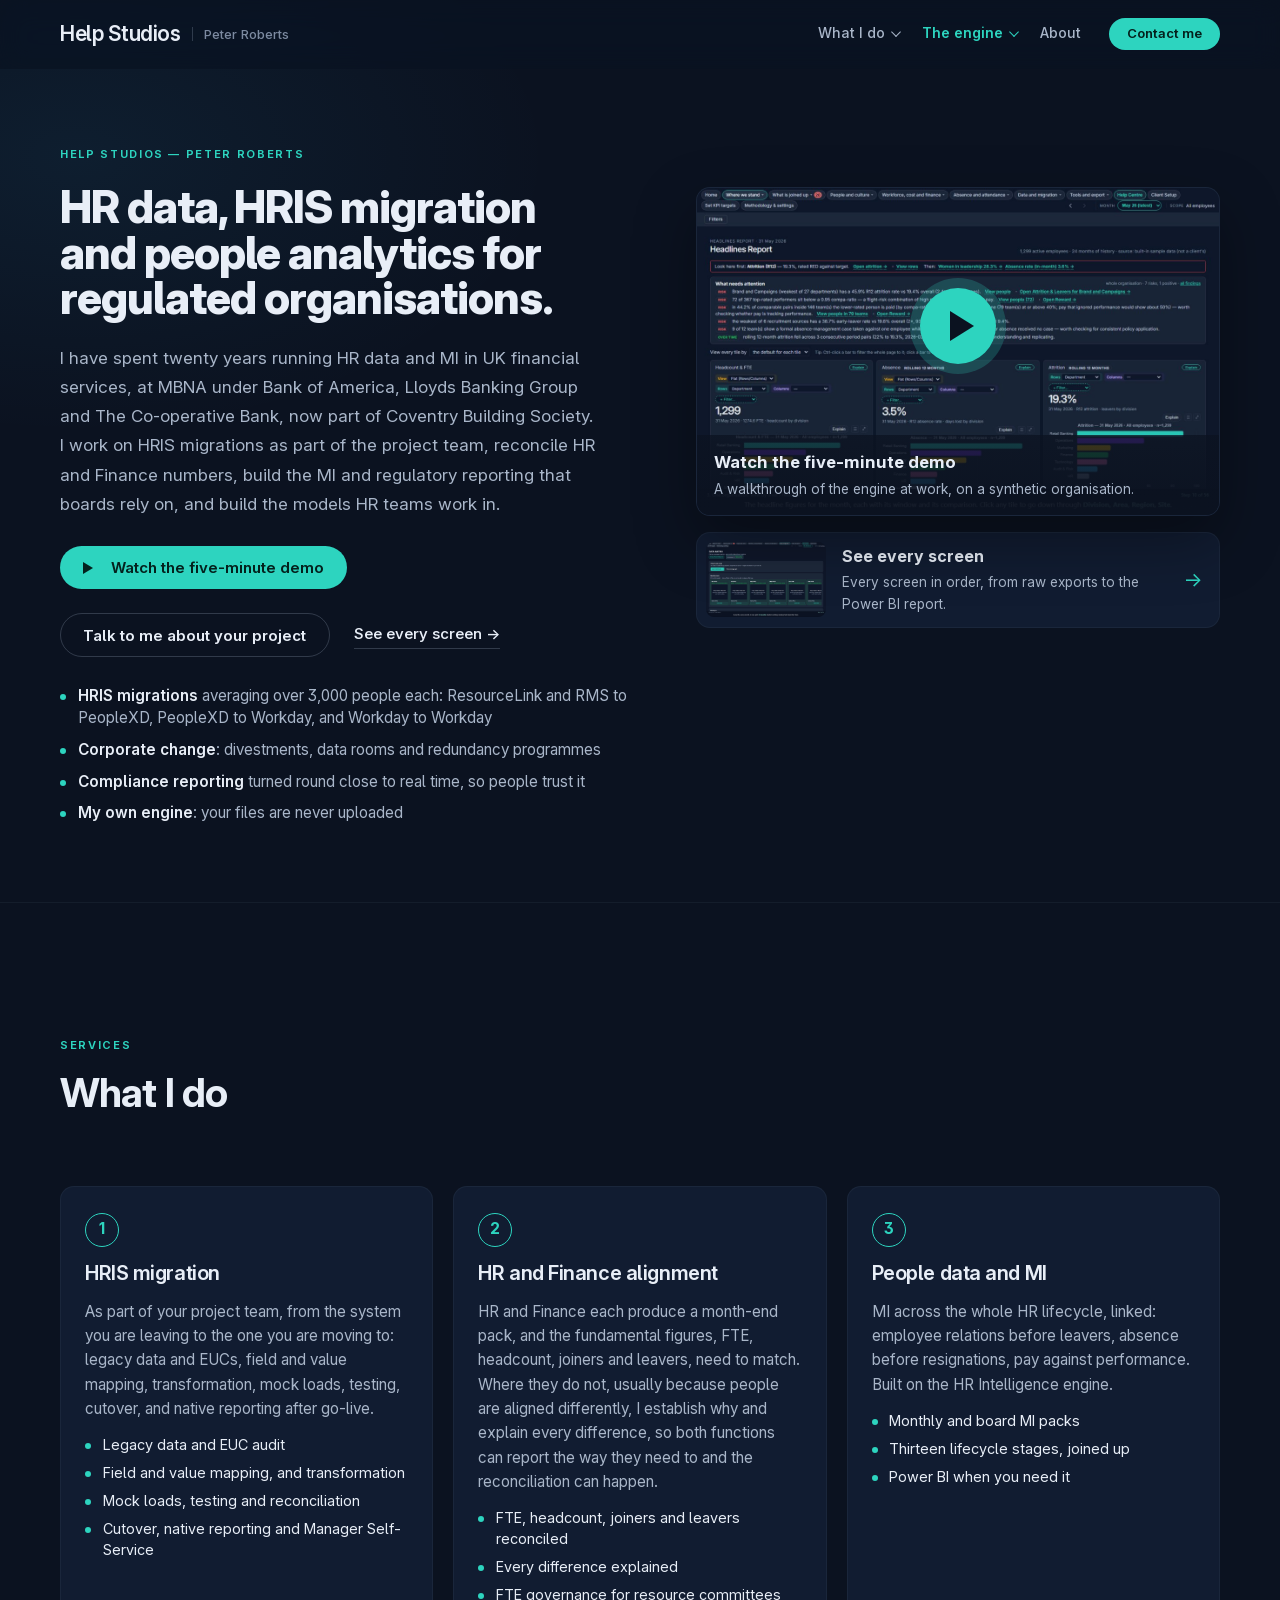
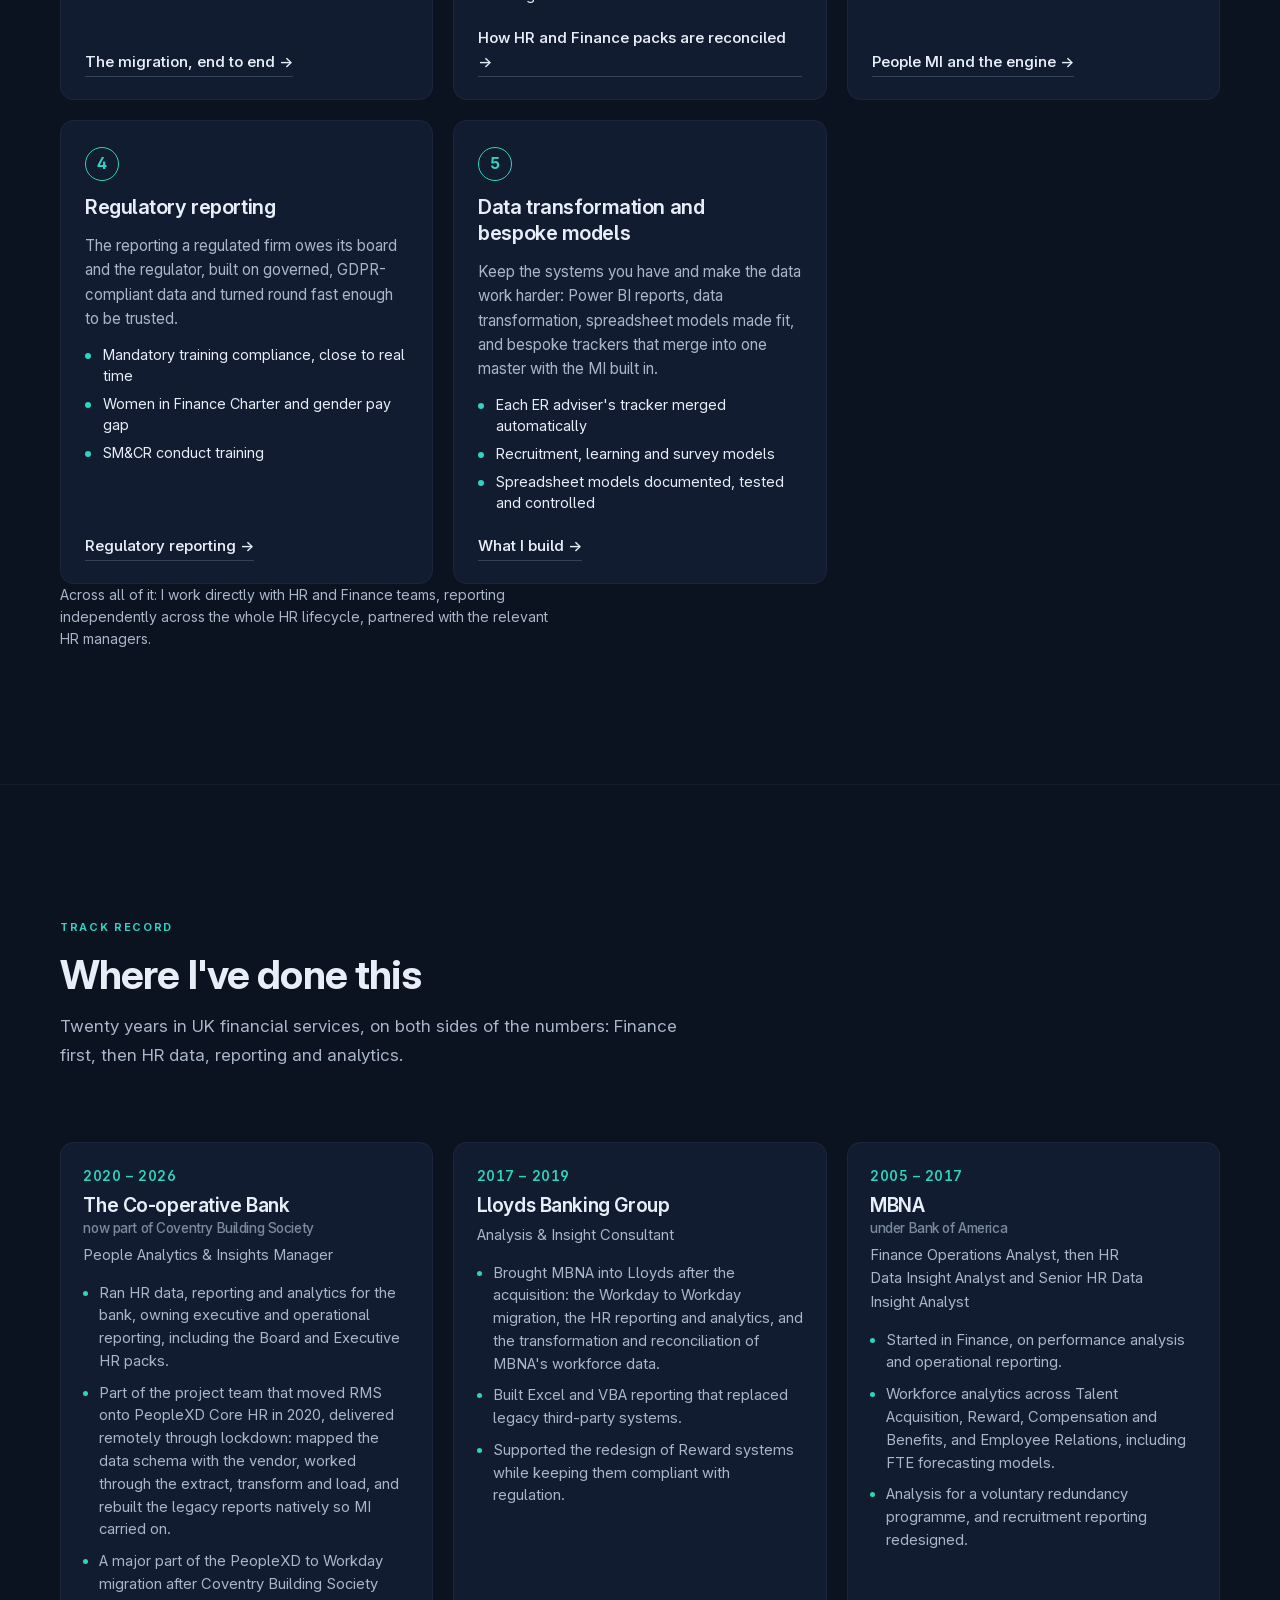
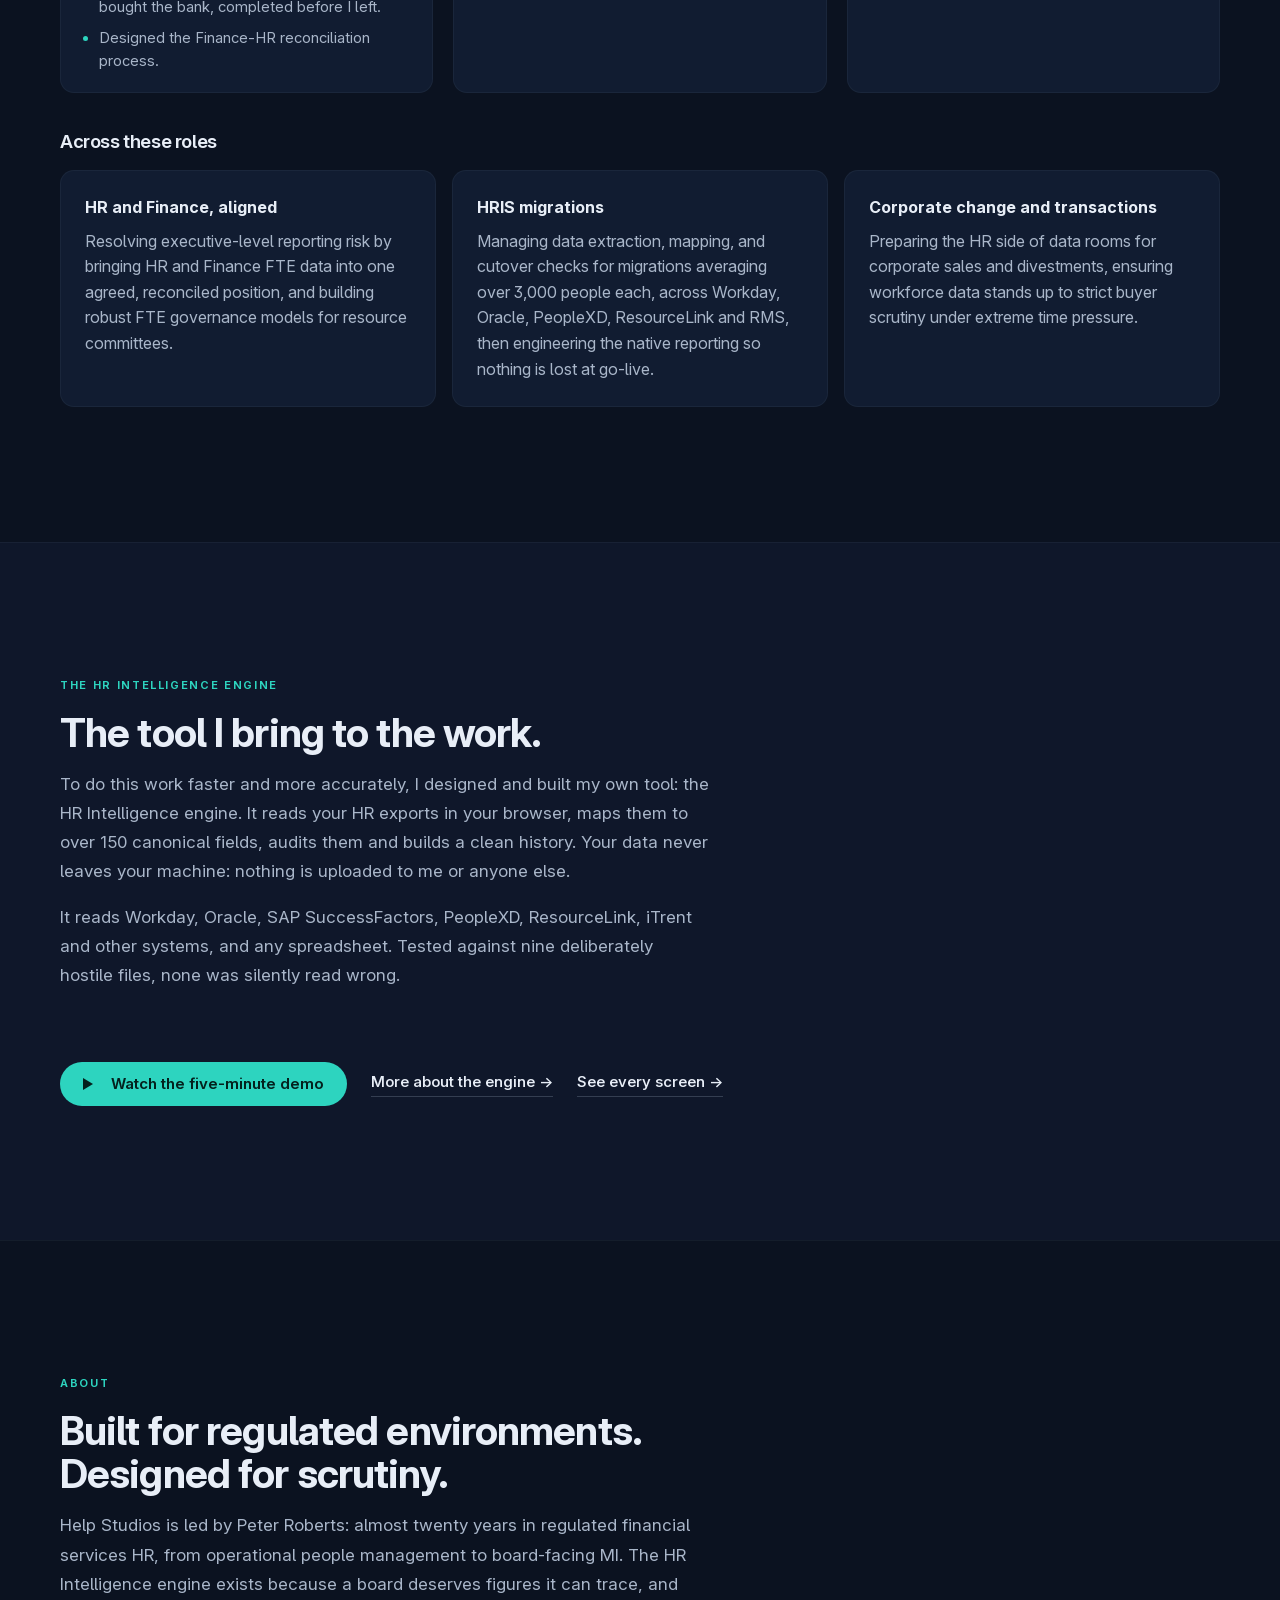
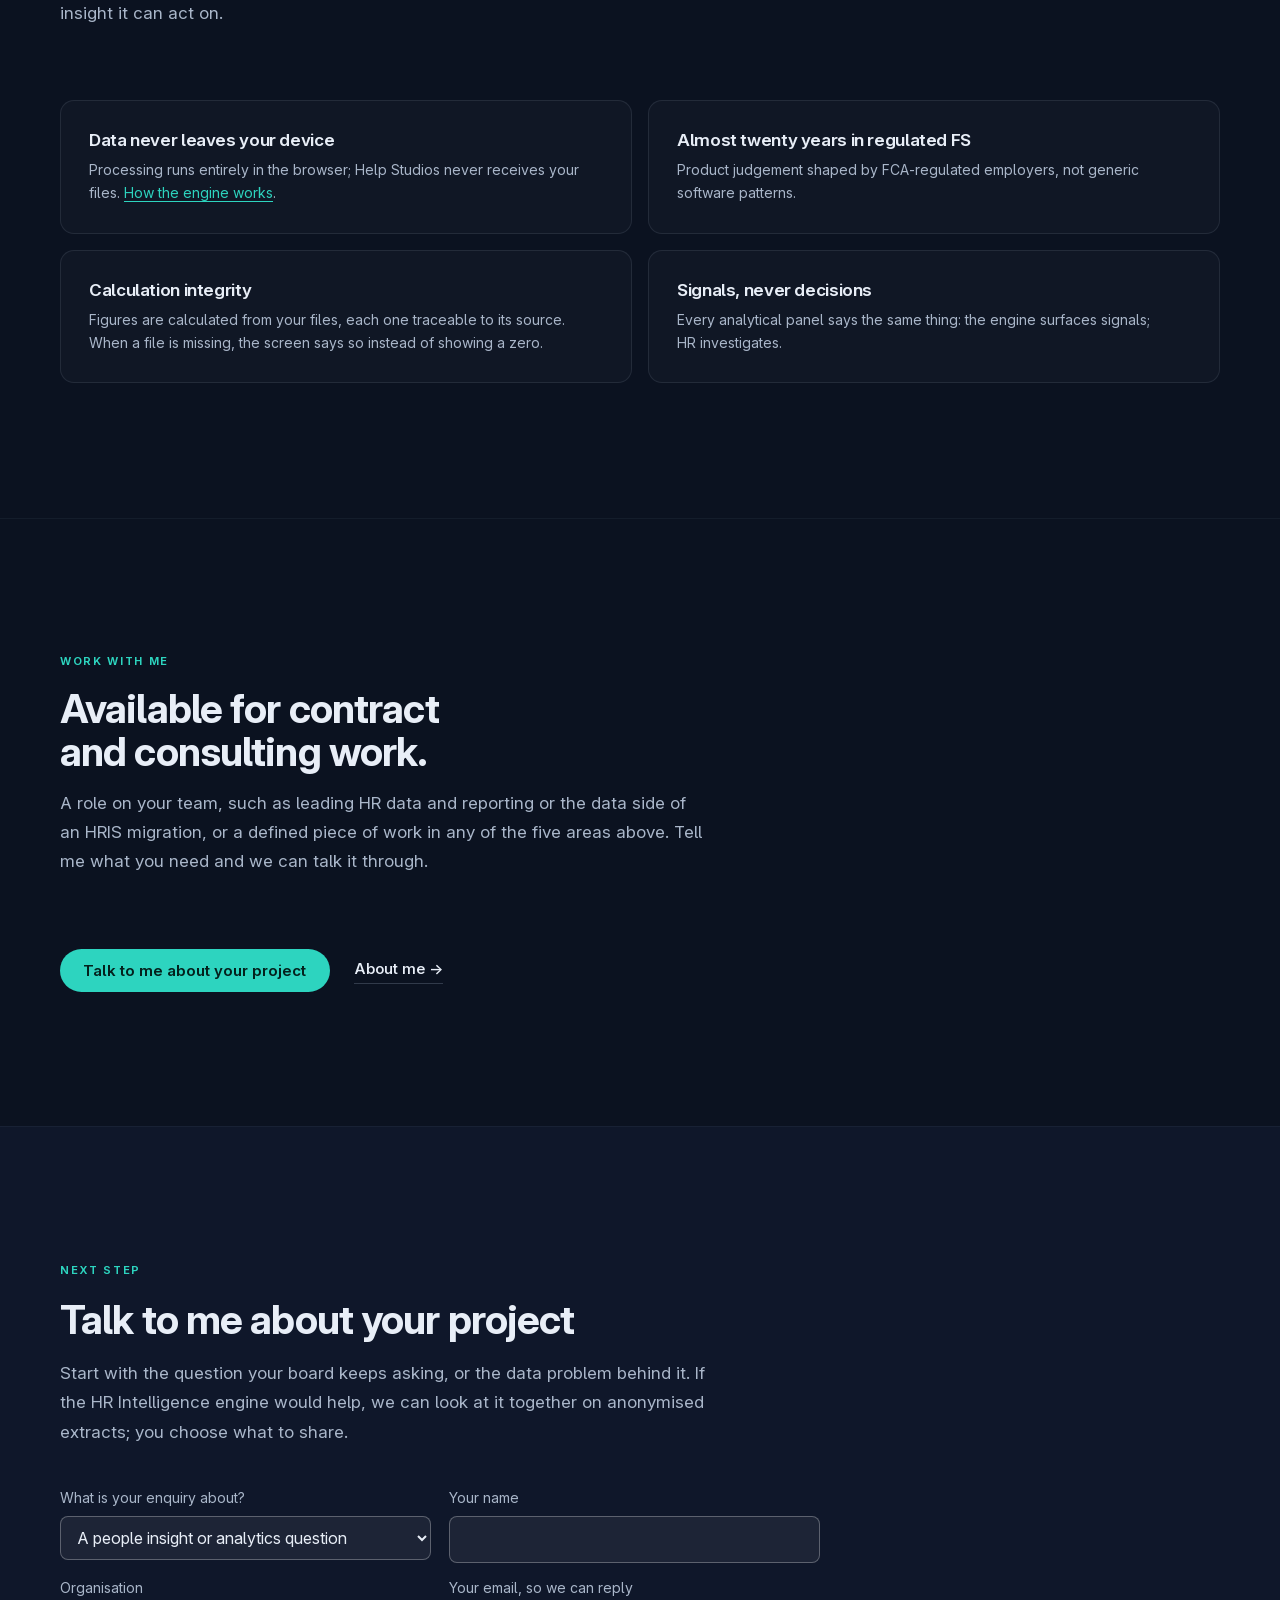
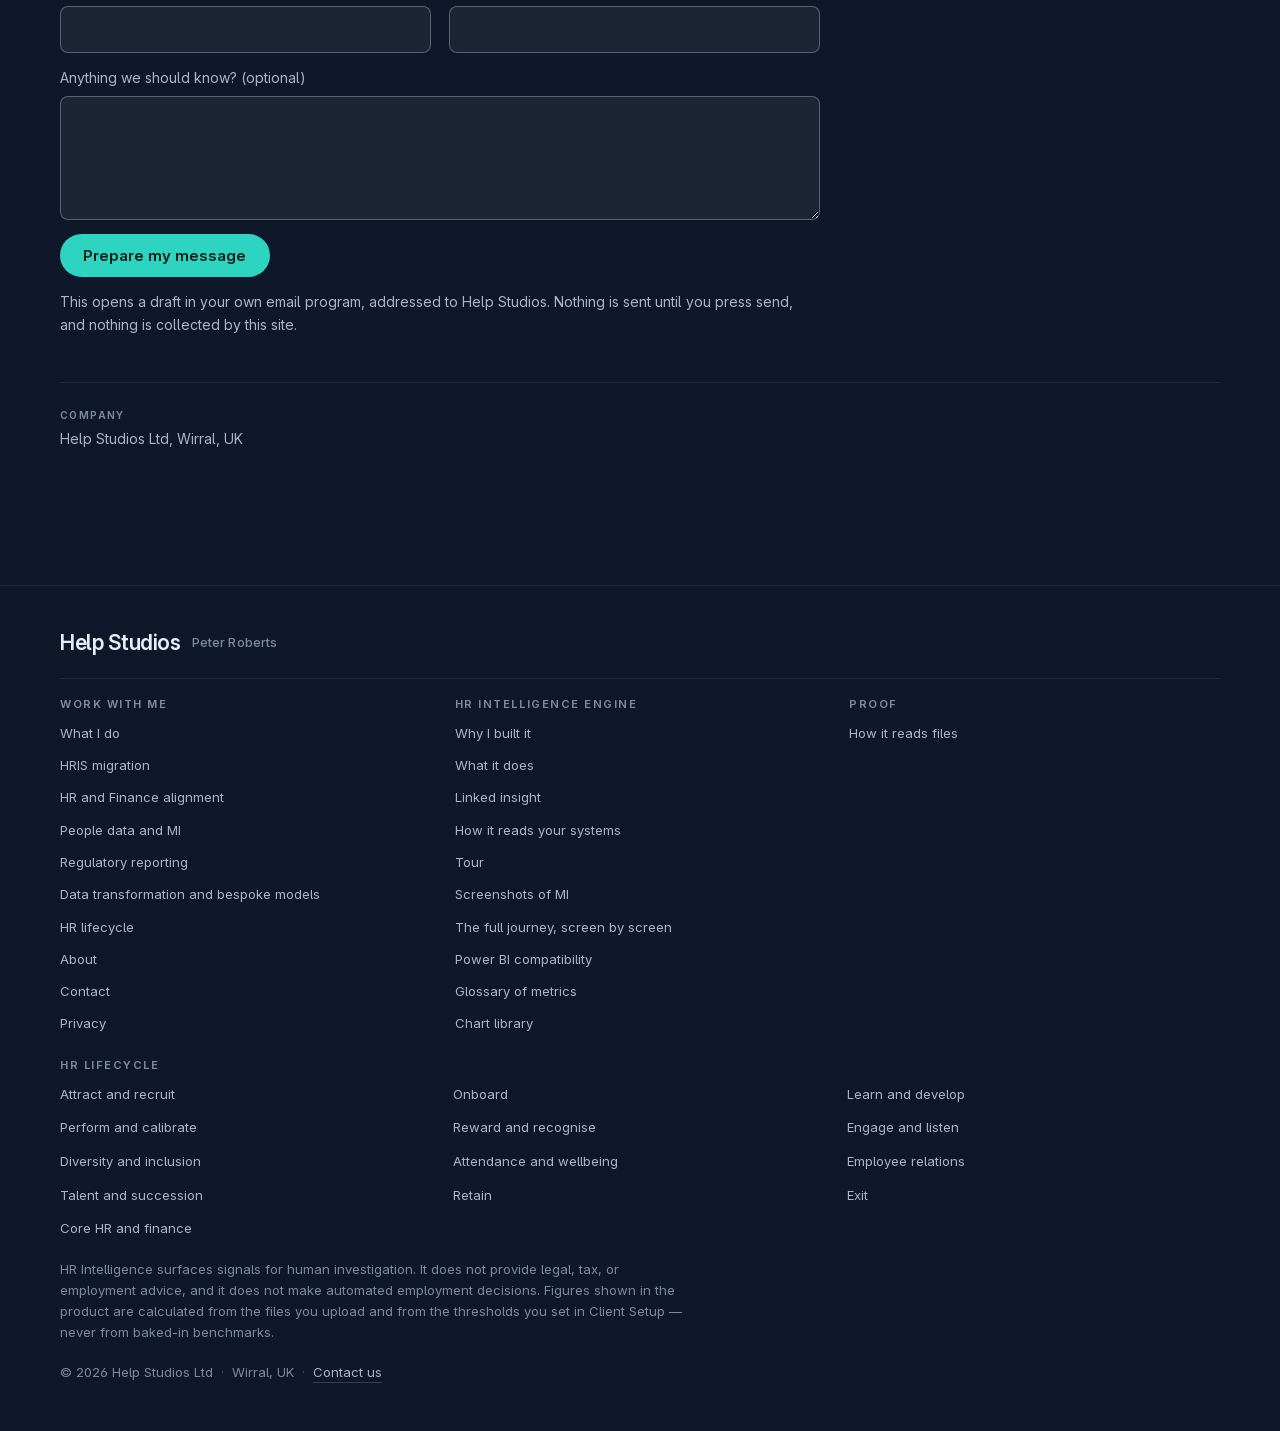
==== commit e2b6436a: "Publish: website v2, home led by Peter, five services, About, engine and Regulatory reporting pages " ====
--- a/index.html
+++ b/index.html
@@ -80,11 +80,23 @@
       </button>
 
       <nav class='site-nav' id='site-nav' aria-label='Primary'>
+        <div class='nav-item nav-has-menu nav-services'>
+          <button class='nav-menu-toggle' type='button' aria-expanded='false' aria-haspopup='true' aria-controls='menu-services'>What I do <span class='nav-caret' aria-hidden='true'></span></button>
+          <div class='nav-menu' id='menu-services'>
+            <ul class='nav-menu-list'>
+              <li><a href='hris-migration.html'>HRIS migration</a></li>
+              <li><a href='hr-finance.html'>HR and Finance alignment</a></li>
+              <li><a href='mi-transformation.html'>People data and MI</a></li>
+              <li><a href='regulatory-reporting.html'>Regulatory reporting</a></li>
+              <li><a href='bespoke-tools.html'>Data transformation and bespoke models</a></li>
+            </ul>
+          </div>
+        </div>
         <div class='nav-item nav-has-menu nav-engine'>
-          <button class='nav-menu-toggle' type='button' aria-expanded='false' aria-haspopup='true' aria-controls='menu-engine'>HR Intelligence engine <span class='nav-caret' aria-hidden='true'></span></button>
+          <button class='nav-menu-toggle' type='button' aria-expanded='false' aria-haspopup='true' aria-controls='menu-engine'>The engine <span class='nav-caret' aria-hidden='true'></span></button>
           <div class='nav-menu' id='menu-engine'>
             <ul class='nav-menu-list'>
-              <li><a class='nav-menu-feature' href='#engine-intro'><strong>What it does</strong><span>An entire MI team, in one product</span></a></li>
+              <li><a class='nav-menu-feature' href='engine.html'<span>An entire MI team, in one product</span></a></li>
               <li><a href='mi-transformation.html#linked'>Linked insight</a></li>
               <li><a href='screenshots.html'>Screenshots of MI</a></li>
               <li><a href='journey.html'>The full journey, screen by screen</a></li>
@@ -94,10 +106,7 @@
             </ul>
           </div>
         </div>
-        <a href='hris-migration.html'>HRIS migration</a>
-        <a href='hr-finance.html'>HR &amp; Finance</a>
-        <a href='mi-transformation.html'>People MI</a>
-        <a href='bespoke-tools.html'>Data transformation</a>
+        <a href='about.html'>About</a>
         <a class='btn btn-primary btn-sm nav-cta' href='#contact'>Contact me</a>
       </nav>
     </div>
@@ -111,21 +120,22 @@
         <div class="hero-copy">
           <p class="eyebrow">Help Studios — Peter Roberts</p>
 
-          <h1>Strategic HR data architecture, seamless migrations, and attention-grabbing MI.</h1>
-
-          <p class='lede'>Whether you are navigating a complex migration from legacy systems and EUCs into a new HRIS, transforming fragmented records into attention-grabbing MI, or establishing one version of the truth between HR and Finance, I deliver the data architecture to make it happen.</p>
-          <p class='lede lede-2'>For almost twenty years in regulated financial services, I have partnered with HR Business Partners and Heads of Recruitment, Learning, Culture &amp; Engagement, and D&amp;I - liaising directly with executives and Finance to ensure HR is fully aligned with what the business needs to achieve through its people data.</p>
+          <h1>HR data, HRIS migration and people analytics for regulated organisations.</h1>
+
+          <p class='lede'>I have spent twenty years running HR data and MI in UK financial services, at MBNA under Bank of America, Lloyds Banking Group and The Co-operative Bank, now part of Coventry Building Society. I work on HRIS migrations as part of the project team, reconcile HR and Finance numbers, build the MI and regulatory reporting that boards rely on, and build the models HR teams work in.</p>
           
 
           <div class="hero-actions">
             <button class="btn btn-primary" type="button" data-video-open aria-haspopup="dialog"><span class="btn-play" aria-hidden="true"></span>Watch the five-minute demo</button>
+            <a class="btn btn-secondary" href="#contact">Talk to me about your project</a>
             <a class="link-arrow" href="journey.html">See every screen<span aria-hidden="true"> →</span></a>
           </div>
 
-          <ul class="hero-facts">
-            <li>Almost twenty years in HR data and MI</li>
-            <li>Regulated financial services</li>
-            <li>Your data stays on your machine</li>
+          <ul class="hero-proof">
+            <li><strong>HRIS migrations</strong> averaging over 3,000 people each: ResourceLink and RMS to PeopleXD, PeopleXD to Workday, and Workday to Workday</li>
+            <li><strong>Corporate change</strong>: divestments, data rooms and redundancy programmes</li>
+            <li><strong>Compliance reporting</strong> turned round close to real time, so people trust it</li>
+            <li><strong>My own engine</strong>: your files are never uploaded</li>
           </ul>
         </div>
 
@@ -143,35 +153,36 @@
         </div>
       </div>
     </section>
-    <!-- == WHAT I DO: the four areas, each opening its full page == -->
+    <!-- == WHAT I DO: five areas, each opening its full page == -->
     <section class="section section-whatido" id="what-i-do" aria-labelledby="whatido-title">
       <div class="wrap">
         <div class="section-head">
-          <p class="eyebrow">What I do</p>
-          <h2 id="whatido-title">Four areas, one aim: people data you can trust, read for what it means.</h2>
-        </div>
-        <ol class="area4-grid">
+          <p class="eyebrow">Services</p>
+          <h2 id="whatido-title">What I do</h2>
+        </div>
+        <ol class="area4-grid area5">
           <li class="area4">
             <span class="area4-no" aria-hidden="true">1</span>
             <h3><a href="hris-migration.html">HRIS migration</a></h3>
             <p>As part of your project team, from the system you are leaving to the one you are moving to: legacy data and EUCs, field and value mapping, transformation, mock loads, testing, cutover, and native reporting after go-live.</p>
             <ul>
-              <li>Mapping the values, not just the column headers</li>
-              <li>Mock loads reconciled before cutover</li>
-              <li>Native reporting and Manager Self-Service from day one</li>
+              <li>Legacy data and EUC audit</li>
+              <li>Field and value mapping, and transformation</li>
+              <li>Mock loads, testing and reconciliation</li>
+              <li>Cutover, native reporting and Manager Self-Service</li>
             </ul>
             <a class="link-arrow" href="hris-migration.html">The migration, end to end<span aria-hidden="true"> →</span></a>
           </li>
           <li class="area4">
             <span class="area4-no" aria-hidden="true">2</span>
             <h3><a href="hr-finance.html">HR and Finance alignment</a></h3>
-            <p>Executives receive one pack from HR and one from Finance, and the numbers disagree. I agree the definitions, reconcile person by person, and give the board one set of workforce numbers.</p>
-            <ul>
-              <li>Headcount, FTE and payroll reconciled</li>
-              <li>Every variance explained</li>
+            <p>HR and Finance each produce a month-end pack, and the fundamental figures, FTE, headcount, joiners and leavers, need to match. Where they do not, usually because people are aligned differently, I establish why and explain every difference, so both functions can report the way they need to and the reconciliation can happen.</p>
+            <ul>
+              <li>FTE, headcount, joiners and leavers reconciled</li>
+              <li>Every difference explained</li>
               <li>FTE governance for resource committees</li>
             </ul>
-            <a class="link-arrow" href="hr-finance.html">Why the numbers differ, and the fix<span aria-hidden="true"> →</span></a>
+            <a class="link-arrow" href="hr-finance.html">How HR and Finance packs are reconciled<span aria-hidden="true"> →</span></a>
           </li>
           <li class="area4">
             <span class="area4-no" aria-hidden="true">3</span>
@@ -186,6 +197,17 @@
           </li>
           <li class="area4">
             <span class="area4-no" aria-hidden="true">4</span>
+            <h3><a href="regulatory-reporting.html">Regulatory reporting</a></h3>
+            <p>The reporting a regulated firm owes its board and the regulator, built on governed, GDPR-compliant data and turned round fast enough to be trusted.</p>
+            <ul>
+              <li>Mandatory training compliance, close to real time</li>
+              <li>Women in Finance Charter and gender pay gap</li>
+              <li>SM&amp;CR conduct training</li>
+            </ul>
+            <a class="link-arrow" href="regulatory-reporting.html">Regulatory reporting<span aria-hidden="true"> →</span></a>
+          </li>
+          <li class="area4">
+            <span class="area4-no" aria-hidden="true">5</span>
             <h3><a href="bespoke-tools.html">Data transformation and bespoke models</a></h3>
             <p>Keep the systems you have and make the data work harder: Power BI reports, data transformation, spreadsheet models made fit, and bespoke trackers that merge into one master with the MI built in.</p>
             <ul>
@@ -199,694 +221,69 @@
         <p class="section-note">Across all of it: I work directly with HR and Finance teams, reporting independently across the whole HR lifecycle, partnered with the relevant HR managers.</p>
       </div>
     </section>
-
-    <!-- ── HOW IT WORKS ────────────────────────────────────────────────────────
-         The silo problem, made tangible. Systems hold the same fact under
-         different column names and publish separate reports; the model renames
-         them into one vocabulary. Choosing a source rewrites the field map
-         underneath and never changes the right-hand column — which is the claim
-         the rest of the page makes in prose, here made operable.
-
-         The picker offers EVERY vocabulary the engine's registry holds, not a
-         chosen five. It used to offer five, and a reader running People XD,
-         iTrent, ResourceLink, ADP or Sage read the section as "not for me" —
-         the opposite of what the engine does, which is merge whatever it is
-         handed. The list is generated (website/tools/build-field-vocabulary.js)
-         so a platform cannot be silently dropped from the page, and the page
-         states per system how many of these columns that system's own
-         vocabulary names rather than implying every vendor named all of them.
-
-         Two honesty notes are built in rather than left to the reader: the names
-         are the engine registry's own, generated rather than typed into this
-         page (a hand-written copy of this table once printed twelve vendor names
-         no registry held), and a column a given system has no name for shows the
-         engine's own template column, muted, because that is what the engine
-         will actually do with that file.
-
-         The diagram is decorative (role="img"); the field map is the accessible
-         equivalent and lists the same mapping in text for every source the
-         picker offers. Default state is written into the markup, so with
-         JavaScript off the section still reads as Workday mapped into the model
-         — the harness checks that the static rows and the generated Workday rows
-         agree, chip for chip. -->
-    <!-- == GUIDED TOUR == -->
-    <section class="section section-tour" id="tour" aria-labelledby="tour-title">
+    <!-- == WHERE I'VE DONE THIS: the career, then the work across it == -->
+    <section class="section section-track" id="track-record" aria-labelledby="track-title">
       <div class="wrap">
         <div class="section-head">
-          <p class="eyebrow">Guided tour</p>
-          <h2 id="tour-title">A guided tour of the product, on real screens.</h2>
-          <p class="section-lede">
-            These are the real screens from the running product, on a synthetic bank called
-            Meridian Bank. Pick a step, or use the arrow keys.
-          </p>
-        </div>
-
-        <div class="tour" id="tour-app">
-          <div class="tour-tabs" role="tablist" aria-label="Guided tour steps">
-            <button type="button" role="tab" class="tour-tab" id="tour-tab-headlines" aria-controls="tour-panel-headlines" aria-selected="true" tabindex="0"><span class="tour-tab-no">1</span>Start with the answer</button><button type="button" role="tab" class="tour-tab" id="tour-tab-compare" aria-controls="tour-panel-compare" aria-selected="false" tabindex="-1"><span class="tour-tab-no">2</span>Ask what changed</button><button type="button" role="tab" class="tour-tab" id="tour-tab-risk" aria-controls="tour-panel-risk" aria-selected="false" tabindex="-1"><span class="tour-tab-no">3</span>Find who is at risk</button><button type="button" role="tab" class="tour-tab" id="tour-tab-story" aria-controls="tour-panel-story" aria-selected="false" tabindex="-1"><span class="tour-tab-no">4</span>Tell the story over time</button><button type="button" role="tab" class="tour-tab" id="tour-tab-survey" aria-controls="tour-panel-survey" aria-selected="false" tabindex="-1"><span class="tour-tab-no">5</span>Hear from your people</button>
-          </div>
-          <div class="tour-panel" role="tabpanel" id="tour-panel-headlines" aria-labelledby="tour-tab-headlines">
-            <div class="tour-stage">
-              <figure class="tour-shot">
-                <img src="assets/screens/headlines-report.jpg" alt="The Headlines Report for Meridian Bank: 1,299 heads and 1,274.6 FTE, absence and attrition with their status against target, and a one-sentence summary." width="1200" height="662" loading="lazy" decoding="async">
-                <button type="button" class="tour-pin" style="left:33%;top:76%" data-pin="1" aria-label="Callout 1: Heads and FTE, side by side">1</button><button type="button" class="tour-pin" style="left:82%;top:76%" data-pin="2" aria-label="Callout 2: Red, amber or green against your own target">2</button><button type="button" class="tour-pin" style="left:50%;top:64%" data-pin="3" aria-label="Callout 3: One sentence for the board">3</button>
-              </figure>
-              <div class="tour-copy">
-                <p class="tour-step-no">Step 1 of 5</p>
-                <h3>Start with the answer</h3>
-                <p class="tour-q">What does the board need to know this month?</p>
-                <ol class="tour-notes"><li data-pin="1"><strong>Heads and FTE, side by side</strong> 1,299 people are 1,274.6 full-time equivalents: part-time working is counted, not rounded away, and last year sits underneath.</li><li data-pin="2"><strong>Red, amber or green against your own target</strong> The rate is judged against the target you set, not a number baked into the product, and it says so.</li><li data-pin="3"><strong>One sentence for the board</strong> The screen writes its own summary: what needs attention, what is on target, what is for information.</li></ol>
-              </div>
-            </div>
-          </div>
-          <div class="tour-panel" role="tabpanel" id="tour-panel-compare" aria-labelledby="tour-tab-compare" hidden>
-            <div class="tour-stage">
-              <figure class="tour-shot">
-                <img src="assets/screens/compare.jpg" alt="The Compare screen: April 2026 against May 2026, 1,299 opening, 26 joined, 26 left, 1,299 closing, with a bridge that adds up." width="1200" height="662" loading="lazy" decoding="async">
-                <button type="button" class="tour-pin" style="left:62%;top:46%" data-pin="1" aria-label="Callout 1: Plain words first">1</button><button type="button" class="tour-pin" style="left:58%;top:50%" data-pin="2" aria-label="Callout 2: Every figure is a link">2</button><button type="button" class="tour-pin" style="left:44%;top:86%" data-pin="3" aria-label="Callout 3: The bridge always adds up">3</button>
-              </figure>
-              <div class="tour-copy">
-                <p class="tour-step-no">Step 2 of 5</p>
-                <h3>Ask what changed</h3>
-                <p class="tour-q">Who joined, who left, and does it add up?</p>
-                <ol class="tour-notes"><li data-pin="1"><strong>Plain words first</strong> Headcount went from 1,299 to 1,299: 26 joined and 26 left, and 25 people who stayed changed something.</li><li data-pin="2"><strong>Every figure is a link</strong> Click joined, left or changed and see the named people behind the number.</li><li data-pin="3"><strong>The bridge always adds up</strong> Opening plus joined minus left is closing. If it ever does not, the screen says so instead of hiding it.</li></ol>
-              </div>
-            </div>
-          </div>
-          <div class="tour-panel" role="tabpanel" id="tour-panel-risk" aria-labelledby="tour-tab-risk" hidden>
-            <div class="tour-stage">
-              <figure class="tour-shot">
-                <img src="assets/screens/retention-risk.jpg" alt="The Retention Risk screen: attrition against an industry benchmark, risk bands from critical to low, and the high-potential people flagged as high risk." width="1200" height="662" loading="lazy" decoding="async">
-                <button type="button" class="tour-pin" style="left:33%;top:50%" data-pin="1" aria-label="Callout 1: Risk bands, not a verdict">1</button><button type="button" class="tour-pin" style="left:40.5%;top:60.5%" data-pin="2" aria-label="Callout 2: Check it against history">2</button><button type="button" class="tour-pin" style="left:85%;top:74%" data-pin="3" aria-label="Callout 3: Your succession pipeline at risk">3</button>
-              </figure>
-              <div class="tour-copy">
-                <p class="tour-step-no">Step 3 of 5</p>
-                <h3>Find who is at risk</h3>
-                <p class="tour-q">Who is likely to leave, and what could we do first?</p>
-                <ol class="tour-notes"><li data-pin="1"><strong>Risk bands, not a verdict</strong> Critical, high, medium and low counts from the factors that are present. The engine surfaces the signal; HR investigates.</li><li data-pin="2"><strong>Check it against history</strong> One click tests the model against people who have already left, so you can see whether it earns your trust.</li><li data-pin="3"><strong>Your succession pipeline at risk</strong> High-potential people who are also flagged as high risk: the ones to talk to before they resign.</li></ol>
-              </div>
-            </div>
-          </div>
-          <div class="tour-panel" role="tabpanel" id="tour-panel-story" aria-labelledby="tour-tab-story" hidden>
-            <div class="tour-stage">
-              <figure class="tour-shot">
-                <img src="assets/screens/company-story.jpg" alt="The Company Story screen: the latest twelve months against the twelve before for headcount, absence, leavers, training and diversity measures, each with its status against target." width="1200" height="662" loading="lazy" decoding="async">
-                <button type="button" class="tour-pin" style="left:68%;top:40%" data-pin="1" aria-label="Callout 1: The biggest movers, in words">1</button><button type="button" class="tour-pin" style="left:62%;top:56%" data-pin="2" aria-label="Callout 2: Rated against your targets">2</button><button type="button" class="tour-pin" style="left:15%;top:51%" data-pin="3" aria-label="Callout 3: Follow any line to the page behind it">3</button>
-              </figure>
-              <div class="tour-copy">
-                <p class="tour-step-no">Step 4 of 5</p>
-                <h3>Tell the story over time</h3>
-                <p class="tour-q">What changed this year, and what came before people left?</p>
-                <ol class="tour-notes"><li data-pin="1"><strong>The biggest movers, in words</strong> BAME representation up 4.4 points, absence up 0.3 points, women in leadership down 0.6: the chapter opens with what moved most.</li><li data-pin="2"><strong>Rated against your targets</strong> Every measure that has a target is rated red, amber or green; the rest are shown without a verdict.</li><li data-pin="3"><strong>Follow any line to the page behind it</strong> The open links take you to the screen with the detail, with your filters kept.</li></ol>
-              </div>
-            </div>
-          </div>
-          <div class="tour-panel" role="tabpanel" id="tour-panel-survey" aria-labelledby="tour-tab-survey" hidden>
-            <div class="tour-stage">
-              <figure class="tour-shot">
-                <img src="assets/screens/survey-answers.jpg" alt="The Survey Desk answers report for new starters: 80 answers, a recommend score, agreement by theme and a word picture of comments." width="1200" height="662" loading="lazy" decoding="async">
-                <button type="button" class="tour-pin" style="left:44%;top:49%" data-pin="1" aria-label="Callout 1: A score with its base">1</button><button type="button" class="tour-pin" style="left:46%;top:92%" data-pin="2" aria-label="Callout 2: Words, never comments">2</button><button type="button" class="tour-pin" style="left:50%;top:81%" data-pin="3" aria-label="Callout 3: Groups of ten or more">3</button>
-              </figure>
-              <div class="tour-copy">
-                <p class="tour-step-no">Step 5 of 5</p>
-                <h3>Hear from your people</h3>
-                <p class="tour-q">What did the new starters say, and is it enough to trust?</p>
-                <ol class="tour-notes"><li data-pin="1"><strong>A score with its base</strong> The recommend score is shown with how many answers it comes from, and nothing is reported under ten answers.</li><li data-pin="2"><strong>Words, never comments</strong> A bigger, bolder word was used by more people. The comments themselves are not kept or shown.</li><li data-pin="3"><strong>Groups of ten or more</strong> A department is named only when ten people answered; smaller groups are folded together so none can be found by subtraction.</li></ol>
-              </div>
-            </div>
-          </div>
-          <div class="tour-nav">
-            <button type="button" class="btn btn-secondary" id="tour-prev">Back</button>
-            <button type="button" class="btn btn-primary" id="tour-next">Next step</button>
-            <a class="link-arrow" href="#contact" id="tour-cta">Want this on your own data?<span aria-hidden="true"> &rarr;</span></a>
-          </div>
-        </div>
-        <p class="section-note">Demo data &mdash; Meridian Bank, a synthetic organisation. The numbers on every step come from one run of the product.</p>
-      </div>
-    </section>
-
-    <!-- == HR LIFECYCLE == -->
-    <section class="section section-lifecycle" id="lifecycle" aria-labelledby="lifecycle-title">
-      <div class="wrap">
-        <div class="section-head">
-          <p class="eyebrow">HR lifecycle</p>
-          <h2 id="lifecycle-title">From hire to exit: where I help, and what the HR Intelligence engine covers.</h2>
-          <p class="section-lede">
-            Open a stage to see what I do for it as a consultant, with or without software, and the reports the HR Intelligence engine has for it today.
-          </p>
-        </div>
-        <!-- lifecycle-stages:start (generated by tools/build-lifecycle.js from data/lifecycle.json; do not edit) -->
-        <div class="stage-list">
-          <details class="stage" id="lifecycle-recruit">
-            <summary><span class="stage-index" aria-hidden="true">01</span><span class="stage-name">Attract and recruit</span></summary>
-            <div class="stage-body">
-              <p class="stage-help">Sourcing activity tracked by department and recruiter. Dual-lens dashboards that measure the business impact of a hire, alongside real-time KPIs holding recruitment managers accountable for funnel bottlenecks and time-to-hire.</p>
-            </div>
-          </details>
-          <details class="stage" id="lifecycle-onboard">
-            <summary><span class="stage-index" aria-hidden="true">02</span><span class="stage-name">Onboard</span></summary>
-            <div class="stage-body">
-              <p class="stage-help">Onboarding Intelligence: Tracks overdue probationary reviews, identifies new-starter risk bands, and pinpoints where recent hires are struggling. Early Attrition: Tracks leavers inside their first year. Survey Desk: Automates bespoke new-hire satisfaction surveys, generating send lists tailored to your actual onboarding rhythm.</p>
-            </div>
-          </details>
-          <details class="stage" id="lifecycle-learn">
-            <summary><span class="stage-index" aria-hidden="true">03</span><span class="stage-name">Learn and develop</span></summary>
-            <div class="stage-body">
-              <p class="stage-help">Compliance: Tracks mandatory regulatory training expiries. Development ROI &amp; Educator KPIs: Joins learning data against performance to reveal if development retains talent, while simultaneously tracking the performance and impact of your internal educators.</p>
-            </div>
-          </details>
-          <details class="stage" id="lifecycle-perform">
-            <summary><span class="stage-index" aria-hidden="true">04</span><span class="stage-name">Perform and calibrate</span></summary>
-            <div class="stage-body">
-              <p class="stage-help">Year-end performance calibration and distribution curve tracking. Maps performance scores against pay and flight risk, ensuring top performers are identified and protected.</p>
-            </div>
-          </details>
-          <details class="stage" id="lifecycle-reward">
-            <summary><span class="stage-index" aria-hidden="true">05</span><span class="stage-name">Reward and recognise</span></summary>
-            <div class="stage-body">
-              <p class="stage-help">Compa-ratio analysis, pay equity tracking, and bonus distribution modelling. Reconciles reward data against performance ratings to ensure compensation is genuinely merit-based and equitable.</p>
-            </div>
-          </details>
-          <details class="stage" id="lifecycle-engage">
-            <summary><span class="stage-index" aria-hidden="true">06</span><span class="stage-name">Engage and listen</span></summary>
-            <div class="stage-body">
-              <p class="stage-help">Joins engagement sentiment directly against attrition, absence, and performance. Exposes where high engagement masks burnout, or where low engagement serves as an early warning for turnover.</p>
-            </div>
-          </details>
-          <details class="stage" id="lifecycle-inclusion">
-            <summary><span class="stage-index" aria-hidden="true">07</span><span class="stage-name">Diversity and inclusion</span></summary>
-            <div class="stage-body">
-              <p class="stage-help">Demographic representation, gender and ethnicity pay gap precursors, and progression tracking. Identifies structural bottlenecks where diverse talent enters the organisation but fails to advance.</p>
-            </div>
-          </details>
-          <details class="stage" id="lifecycle-attend">
-            <summary><span class="stage-index" aria-hidden="true">08</span><span class="stage-name">Attendance and wellbeing</span></summary>
-            <div class="stage-body">
-              <p class="stage-help">Absence Management: Open absence reporting to flag unclosed records and monitor Bradford Factor triggers. Holiday &amp; Burnout: Audits mandatory two-week continuous block leave for regulated roles, preventing year-end operational bottlenecks and unearthing burnout risk.</p>
-            </div>
-          </details>
-          <details class="stage" id="lifecycle-relations">
-            <summary><span class="stage-index" aria-hidden="true">09</span><span class="stage-name">Employee relations and conduct</span></summary>
-            <div class="stage-body">
-              <p class="stage-help">Caseload volumes, grievance timelines, and time-to-resolve metrics. Spots manager hot-spots where employee relations issues repeatedly surface, allowing HR to intervene before formal action is needed.</p>
-            </div>
-          </details>
-          <details class="stage" id="lifecycle-succession">
-            <summary><span class="stage-index" aria-hidden="true">10</span><span class="stage-name">Talent and succession</span></summary>
-            <div class="stage-body">
-              <p class="stage-help">Bench strength and critical role cover. Identifies single points of failure where a key manager has no credible deputy within one grade step, mapping structural risk directly to the P&amp;L.</p>
-            </div>
-          </details>
-          <details class="stage" id="lifecycle-retain">
-            <summary><span class="stage-index" aria-hidden="true">11</span><span class="stage-name">Retain</span></summary>
-            <div class="stage-body">
-              <p class="stage-help">Predictive flight risk. Joins absence, pay position, performance, and engagement to surface teams statistically drifting away from the organisation, enabling intervention before they resign.</p>
-            </div>
-          </details>
-          <details class="stage" id="lifecycle-exit">
-            <summary><span class="stage-index" aria-hidden="true">12</span><span class="stage-name">Exit</span></summary>
-            <div class="stage-body">
-              <p class="stage-help">Regretted loss tracking and exit interview sentiment analysis. Maps why people are leaving against their managers, testing historical data to see the real patterns preceding a resignation.</p>
-            </div>
-          </details>
-          <details class="stage" id="lifecycle-foundation">
-            <summary><span class="stage-index" aria-hidden="true">13</span><span class="stage-name">Core HR, structure and finance</span></summary>
-            <div class="stage-body">
-              <p class="stage-help">One Version of the Truth: Headcount, FTE, and establishment gaps agreed between HR and Finance. Resolves data conflicts and provides a rigorous FTE governance model the resource committee will accept.</p>
-            </div>
-          </details>
-        </div>
-        <!-- lifecycle-stages:end -->
-      </div>
-    </section>
-
-    <!-- == THE ENGINE AND THE FIVE-MINUTE DEMO == -->
+          <p class="eyebrow">Track record</p>
+          <h2 id="track-title">Where I've done this</h2>
+          <p class="section-lede">Twenty years in UK financial services, on both sides of the numbers: Finance first, then HR data, reporting and analytics.</p>
+        </div>
+        <div class="career">
+          <article class="career-role">
+            <p class="career-when">2020 – 2026</p>
+            <h3>The Co-operative Bank <span>now part of Coventry Building Society</span></h3>
+            <p class="career-title">People Analytics &amp; Insights Manager</p>
+            <ul>
+              <li>Ran HR data, reporting and analytics for the bank, owning executive and operational reporting, including the Board and Executive HR packs.</li>
+              <li>Part of the project team that moved RMS onto PeopleXD Core HR in 2020, delivered remotely through lockdown: mapped the data schema with the vendor, worked through the extract, transform and load, and rebuilt the legacy reports natively so MI carried on.</li>
+              <li>A major part of the PeopleXD to Workday migration after Coventry Building Society bought the bank, completed before I left.</li>
+              <li>Designed the Finance-HR reconciliation process.</li>
+            </ul>
+          </article>
+          <article class="career-role">
+            <p class="career-when">2017 – 2019</p>
+            <h3>Lloyds Banking Group</h3>
+            <p class="career-title">Analysis &amp; Insight Consultant</p>
+            <ul>
+              <li>Brought MBNA into Lloyds after the acquisition: the Workday to Workday migration, the HR reporting and analytics, and the transformation and reconciliation of MBNA's workforce data.</li>
+              <li>Built Excel and VBA reporting that replaced legacy third-party systems.</li>
+              <li>Supported the redesign of Reward systems while keeping them compliant with regulation.</li>
+            </ul>
+          </article>
+          <article class="career-role">
+            <p class="career-when">2005 – 2017</p>
+            <h3>MBNA <span>under Bank of America</span></h3>
+            <p class="career-title">Finance Operations Analyst, then HR Data Insight Analyst and Senior HR Data Insight Analyst</p>
+            <ul>
+              <li>Started in Finance, on performance analysis and operational reporting.</li>
+              <li>Workforce analytics across Talent Acquisition, Reward, Compensation and Benefits, and Employee Relations, including FTE forecasting models.</li>
+              <li>Analysis for a voluntary redundancy programme, and recruitment reporting redesigned.</li>
+            </ul>
+          </article>
+        </div>
+        <h3 class="track-across">Across these roles</h3>
+        <ul class='track-list'>
+          <li><strong>HR and Finance, aligned</strong>Resolving executive-level reporting risk by bringing HR and Finance FTE data into one agreed, reconciled position, and building robust FTE governance models for resource committees.</li>
+          <li><strong>HRIS migrations</strong>Managing data extraction, mapping, and cutover checks for migrations averaging over 3,000 people each, across Workday, Oracle, PeopleXD, ResourceLink and RMS, then engineering the native reporting so nothing is lost at go-live.</li>
+          <li><strong>Corporate change and transactions</strong>Preparing the HR side of data rooms for corporate sales and divestments, ensuring workforce data stands up to strict buyer scrutiny under extreme time pressure.</li>
+        </ul>
+      </div>
+    </section>
+    <!-- == THE TOOL I BRING: the engine in one block; everything else is on engine.html == -->
     <section class="section section-engine-intro" id="engine-intro" aria-labelledby="engine-intro-title">
       <div class="wrap">
         <div class="section-head">
           <p class="eyebrow">The HR Intelligence engine</p>
-          <h2 id="engine-intro-title">The HR Intelligence engine: software built for the reality of HR data.</h2>
-          <p class="section-lede">Know your data is right. Then act on it with confidence.</p>
-          <p class="section-lede">
-            To do this work faster and more accurately, I designed and built my own tool: the HR Intelligence engine. It is a browser-based, privacy-by-design analytics engine that I use to deliver my consultancy.
-          </p>
-          <p class="section-lede">
-            It does the heavy lifting of absorbing your raw HR exports (CSV or Excel), mapping the columns to over 150 canonical fields, and building a clean, historical model. Crucially, your data never leaves your machine. It reads everything in your browser, without sending your data anywhere.
-          </p>
-          <p class="section-note">
-            The engine does not learn by itself, it does not certify accuracy, and it never makes employment decisions. Instead, it surfaces the hidden patterns and signals in your data for us to investigate together.
-          </p>
-        </div>
-
-        <ol class="pipe-story">
-          <li class="pipe-step">
-            <p class="pipe-step-no">Step 1</p>
-            <h3>Your Raw Data</h3>
-            <p>Headcount, leavers, absence, performance, and legacy spreadsheets. Drop them in exactly as they are.</p>
-          </li>
-          <li class="pipe-step">
-            <p class="pipe-step-no">Step 2</p>
-            <h3>Processed In-Browser</h3>
-            <p>The engine audits, maps, collates, and links the data directly on your machine. Nothing is ever uploaded to Help Studios.</p>
-          </li>
-          <li class="pipe-step">
-            <p class="pipe-step-no">Step 3</p>
-            <h3>The Output</h3>
-            <p>Ranked signals, a risk Watch Register, and a fully reconciled, board-ready export.</p>
-          </li>
-        </ol>
-
-        <p class="satnav-proof pipe-proof"><strong>Tested against deliberately hostile files:</strong> nine exports carrying 24 habits of real HRIS and spreadsheet extracts (report titles above the header, totals inside the data, several date formats, differently padded ids, European number formats, a pivot-shaped file). 19 were handled correctly first time, 5 were flagged for a person to decide, and none was silently read wrong. The audit of all nine took 3.8 seconds on a laptop, including opening the browser.</p>
-
+          <h2 id="engine-intro-title">The tool I bring to the work.</h2>
+          <p class="section-lede">To do this work faster and more accurately, I designed and built my own tool: the HR Intelligence engine. It reads your HR exports in your browser, maps them to over 150 canonical fields, audits them and builds a clean history. Your data never leaves your machine: nothing is uploaded to me or anyone else.</p>
+          <p class="section-lede">It reads Workday, Oracle, SAP SuccessFactors, PeopleXD, ResourceLink, iTrent and other systems, and any spreadsheet. Tested against nine deliberately hostile files, none was silently read wrong.</p>
+        </div>
         <div class="hero-actions">
           <button class="btn btn-primary" type="button" data-video-open aria-haspopup="dialog"><span class="btn-play" aria-hidden="true"></span>Watch the five-minute demo</button>
+          <a class="link-arrow" href="engine.html">More about the engine<span aria-hidden="true"> →</span></a>
           <a class="link-arrow" href="journey.html">See every screen<span aria-hidden="true"> →</span></a>
         </div>
-      </div>
-    </section>
-
-    <section class="section section-how" id="how" aria-labelledby="how-title">
-      <div class="wrap">
-        <div class="section-head">
-          <p class="eyebrow">How it reads your systems</p>
-          <h2 id="how-title">Any system. Any mix. One model.</h2>
-          <p class="section-lede">
-            The same person is a 'Worker' in Workday, an 'Assignment' in Oracle, and a row in a legacy spreadsheet. I map every system onto one unified vocabulary. The headcount in your board pack and the leavers in your tracker finally describe the exact same people.
-          </p>
-          <p class="section-note">
-            <strong>You do not have to run one of these.</strong> Workday, Oracle Fusion
-            HCM, SAP SuccessFactors, Core HR (People XD), BambooHR, iTrent, ResourceLink,
-            ADP and Sage HR are the systems whose column names the engine already knows,
-            and an Excel or CSV export covers everything else. Load one of them, or all of
-            them, or a different vendor in every country — the engine merges whatever it is
-            given into the same model, and a system it has never seen is read from its
-            headers rather than turned away.
-          </p>
-        </div>
-
-        <figure class="dgm dgm-silos" id="lifecycle-silos">
-          <div class="dgm-wide">
-<svg xmlns="http://www.w3.org/2000/svg" viewBox="0 0 1082 500" role="img" aria-labelledby="sl-title sl-desc" class="sl-d">
-  <title id="sl-title">Each part of the HR lifecycle lives in a different system</title>
-  <desc id="sl-desc">Six lifecycle stages left to right. Attract (recruitment) sits in an applicant tracking system. Join (onboarding) sits in a hand-made checklist spreadsheet. Develop (learning) sits in a learning system. Work and Leave both sit in the core HRIS, which holds headcount, absence, performance, pay and leavers; a client may run a different core HRIS in each country. Resolve (employee relations) sits in a hand-made case tracker spreadsheet. Surveys sit in a forms tool or spreadsheet outside all of these. Everything flows into one box, HR Intelligence in your browser, and out as one linked view.</desc>
-  <defs>
-    <style>
-      .sl-d{font-family:var(--font-base,Inter,-apple-system,"Segoe UI",Roboto,Arial,sans-serif)}
-      .sl-d .h{font-size:15px;font-weight:700;fill:var(--c-text,#e8eef7)}
-      .sl-d .s{font-size:13px;fill:var(--c-text-2,#a9b6c9)}
-      .sl-d .m{font-size:13px;fill:var(--c-text-3,#7c8aa0)}
-      .sl-d .k{font-size:12px;font-weight:700;letter-spacing:.05em;fill:var(--c-amber,#f5b942)}
-      .sl-d .card{fill:var(--c-surface,#111c31);stroke:var(--c-line-strong,rgba(148,163,184,.28));stroke-width:1.2}
-      .sl-d .core{fill:var(--c-accent-dim,rgba(45,212,191,.10));stroke:var(--c-accent,#2dd4bf);stroke-width:1.6}
-      .sl-d .euc{fill:var(--c-surface,#111c31);stroke:var(--c-amber,#f5b942);stroke-width:1.4;stroke-dasharray:5 4}
-      .sl-d .ln{fill:none;stroke:var(--c-accent-line,rgba(45,212,191,.55));stroke-width:1.5}
-      .sl-d .ic{fill:none;stroke:var(--c-amber,#f5b942);stroke-width:1.2}
-      .sl-d .acc{fill:var(--c-accent,#2dd4bf)}
-      .sl-d .pill{fill:var(--c-base-deep,#0f172a)}
-      .sl-d .chip{fill:var(--c-accent-dim,rgba(45,212,191,.14));stroke:var(--c-accent-line,rgba(45,212,191,.55));stroke-width:1}
-      .sl-d .on{fill:var(--c-on-accent,#04211d);font-weight:700}
-    </style>
-    <marker id="sl-arr" viewBox="0 0 10 10" refX="8" refY="5" markerWidth="7" markerHeight="7" orient="auto"><path d="M1 1L9 5L1 9z" class="acc"/></marker>
-    <symbol id="sl-grid" viewBox="0 0 18 14"><rect x="1" y="1" width="16" height="12" rx="1.5" style="fill:none;stroke:var(--c-amber,#f5b942);stroke-width:1.2"/><path d="M1 5h16M1 9h16M7 1v12M12 1v12" style="fill:none;stroke:var(--c-amber,#f5b942);stroke-width:1.2"/></symbol>
-  </defs>
-
-  <!-- flow lines, drawn first so cards sit on top -->
-  <g class="ln">
-    <path d="M96 190V268C96 300 541 290 541 322"/>
-    <path d="M274 190V268C274 300 541 290 541 322"/>
-    <path d="M452 190V268C452 300 541 290 541 322"/>
-    <path d="M630 190V268C630 300 541 290 541 322"/>
-    <path d="M808 190V268C808 300 541 290 541 322"/>
-    <path d="M986 190V268C986 300 541 290 541 322" marker-end="url(#sl-arr)"/>
-    <path d="M541 392V422" marker-end="url(#sl-arr)"/>
-  </g>
-
-  <!-- column headers -->
-  <g text-anchor="middle">
-    <text x="96" y="22" class="h">Attract</text><text x="96" y="40" class="m">recruitment</text>
-    <text x="274" y="22" class="h">Join</text><text x="274" y="40" class="m">onboarding</text>
-    <text x="452" y="22" class="h">Develop</text><text x="452" y="40" class="m">learning</text>
-    <text x="630" y="22" class="h">Work</text><text x="630" y="40" class="m">core HR</text>
-    <text x="808" y="22" class="h">Resolve</text><text x="808" y="40" class="m">employee relations</text>
-    <text x="986" y="22" class="h">Leave</text><text x="986" y="40" class="m">leavers, exit</text>
-  </g>
-
-  <!-- Attract: applicant tracking system -->
-  <rect x="12" y="52" width="168" height="138" rx="12" class="card"/>
-  <g text-anchor="middle">
-    <text x="96" y="86" class="h">Recruiting system</text>
-    <text x="96" y="105" class="s">(ATS)</text>
-    <text x="96" y="140" class="m">for example</text>
-    <text x="96" y="158" class="s">Greenhouse or</text>
-    <text x="96" y="175" class="s">Workday Recruiting</text>
-  </g>
-
-  <!-- Join: hand-made -->
-  <rect x="190" y="52" width="168" height="138" rx="6" class="euc" transform="rotate(-0.8 274 121)"/>
-  <use href="#sl-grid" x="265" y="62" width="18" height="14"/>
-  <g text-anchor="middle">
-    <text x="274" y="100" class="h">Onboarding checklist</text>
-    <text x="274" y="120" class="s">a spreadsheet</text>
-    <text x="274" y="165" class="k">HAND-MADE (EUC)</text>
-  </g>
-
-  <!-- Develop: learning system -->
-  <rect x="368" y="52" width="168" height="138" rx="12" class="card"/>
-  <g text-anchor="middle">
-    <text x="452" y="86" class="h">Learning system</text>
-    <text x="452" y="105" class="s">(LMS)</text>
-    <text x="452" y="140" class="m">for example</text>
-    <text x="452" y="158" class="s">Cornerstone or</text>
-    <text x="452" y="175" class="s">SuccessFactors Learning</text>
-  </g>
-
-  <!-- Work: core HRIS, stacked to show one per country -->
-  <rect x="558" y="60" width="168" height="138" rx="12" class="card" opacity=".55"/>
-  <rect x="552" y="56" width="168" height="138" rx="12" class="card" opacity=".8"/>
-  <rect x="546" y="52" width="168" height="138" rx="12" class="core"/>
-  <g text-anchor="middle">
-    <text x="630" y="76" class="h">Core HRIS</text>
-    <text x="630" y="93" class="m">for example Workday</text>
-    <rect x="556" y="104" width="68" height="24" rx="12" class="chip"/><text x="590" y="121" class="s">Headcount</text>
-    <rect x="634" y="104" width="68" height="24" rx="12" class="chip"/><text x="668" y="121" class="s">Absence</text>
-    <rect x="556" y="134" width="68" height="24" rx="12" class="chip"/><text x="590" y="151" class="s">Pay</text>
-    <rect x="634" y="134" width="68" height="24" rx="12" class="chip"/><text x="668" y="151" class="s" style="font-size:12px">Performance</text>
-    <text x="630" y="180" class="m">one per country, often</text>
-  </g>
-
-  <!-- Resolve: hand-made -->
-  <rect x="724" y="52" width="168" height="138" rx="6" class="euc" transform="rotate(0.7 808 121)"/>
-  <use href="#sl-grid" x="799" y="62" width="18" height="14"/>
-  <g text-anchor="middle">
-    <text x="808" y="100" class="h">Case tracker</text>
-    <text x="808" y="120" class="s">a spreadsheet</text>
-    <text x="808" y="165" class="k">HAND-MADE (EUC)</text>
-  </g>
-
-  <!-- Leave: the same core HRIS -->
-  <rect x="902" y="52" width="168" height="138" rx="12" class="core"/>
-  <g text-anchor="middle">
-    <text x="986" y="86" class="h">Core HRIS</text>
-    <text x="986" y="105" class="s">the same system</text>
-    <text x="986" y="123" class="s">as Work</text>
-    <rect x="926" y="142" width="120" height="24" rx="12" class="chip"/><text x="986" y="159" class="s">Leavers</text>
-  </g>
-
-  <!-- surveys lane -->
-  <rect x="12" y="198" width="1058" height="28" rx="6" class="euc"/>
-  <use href="#sl-grid" x="24" y="205" width="18" height="14"/>
-  <text x="541" y="217" text-anchor="middle" class="s">Surveys: a forms tool or a spreadsheet, outside every system above</text>
-
-  <!-- note over the flow lines -->
-  <rect x="226" y="236" width="630" height="30" rx="15" class="pill"/>
-  <text x="541" y="256" text-anchor="middle" class="s">Different lifecycles, different systems, and often a different HRIS per country</text>
-
-  <!-- HR Intelligence -->
-  <rect x="321" y="322" width="440" height="70" rx="14" class="core"/>
-  <text x="541" y="353" text-anchor="middle" class="h" style="font-size:19px;font-weight:800">HR Intelligence, in your browser</text>
-  <text x="541" y="376" text-anchor="middle" class="s">Audit, map, collate, link. Nothing uploaded.</text>
-
-  <!-- output -->
-  <rect x="371" y="424" width="340" height="64" rx="14" class="acc"/>
-  <text x="541" y="452" text-anchor="middle" class="on" style="font-size:19px">One linked view</text>
-  <text x="541" y="474" text-anchor="middle" class="on" style="font-size:13px;font-weight:600">Every lifecycle, joined on one person</text>
-</svg>
-          </div>
-          <div class="dgm-narrow">
-<svg xmlns="http://www.w3.org/2000/svg" viewBox="0 0 360 780" role="img" aria-labelledby="slm-title slm-desc" class="sl-m">
-  <title id="slm-title">Each part of the HR lifecycle lives in a different system</title>
-  <desc id="slm-desc">Six lifecycle stages top to bottom. Attract (recruitment) sits in an applicant tracking system. Join (onboarding) sits in a hand-made checklist spreadsheet. Develop (learning) sits in a learning system. Work holds headcount, absence, performance and pay in the core HRIS, which a client may run once per country. Resolve (employee relations) sits in a hand-made case tracker spreadsheet. Leave (leavers) sits in the same core HRIS. Surveys sit in a forms tool or spreadsheet. Everything flows into one box, HR Intelligence in your browser, and out as one linked view.</desc>
-  <defs>
-    <style>
-      .sl-m{font-family:var(--font-base,Inter,-apple-system,"Segoe UI",Roboto,Arial,sans-serif)}
-      .sl-m .h{font-size:14px;font-weight:700;fill:var(--c-text,#e8eef7)}
-      .sl-m .s{font-size:13px;fill:var(--c-text-2,#a9b6c9)}
-      .sl-m .m{font-size:13px;fill:var(--c-text-3,#7c8aa0)}
-      .sl-m .k{font-size:12px;font-weight:700;letter-spacing:.05em;fill:var(--c-amber,#f5b942)}
-      .sl-m .card{fill:var(--c-surface,#111c31);stroke:var(--c-line-strong,rgba(148,163,184,.28));stroke-width:1.2}
-      .sl-m .core{fill:var(--c-accent-dim,rgba(45,212,191,.10));stroke:var(--c-accent,#2dd4bf);stroke-width:1.6}
-      .sl-m .euc{fill:var(--c-surface,#111c31);stroke:var(--c-amber,#f5b942);stroke-width:1.4;stroke-dasharray:5 4}
-      .sl-m .ln{fill:none;stroke:var(--c-accent-line,rgba(45,212,191,.55));stroke-width:1.5}
-      .sl-m .ic{fill:none;stroke:var(--c-amber,#f5b942);stroke-width:1.2}
-      .sl-m .acc{fill:var(--c-accent,#2dd4bf)}
-      .sl-m .on{fill:var(--c-on-accent,#04211d);font-weight:700}
-    </style>
-    <marker id="slm-arr" viewBox="0 0 10 10" refX="8" refY="5" markerWidth="7" markerHeight="7" orient="auto"><path d="M1 1L9 5L1 9z" class="acc"/></marker>
-    <symbol id="slm-grid" viewBox="0 0 18 14"><rect x="1" y="1" width="16" height="12" rx="1.5" style="fill:none;stroke:var(--c-amber,#f5b942);stroke-width:1.2"/><path d="M1 5h16M1 9h16M7 1v12M12 1v12" style="fill:none;stroke:var(--c-amber,#f5b942);stroke-width:1.2"/></symbol>
-  </defs>
-
-  <!-- Attract -->
-  <rect x="12" y="12" width="336" height="62" rx="10" class="card"/>
-  <text x="26" y="38" class="h">Attract</text><text x="26" y="58" class="m">recruitment</text>
-  <text x="124" y="38" class="h">Recruiting system (ATS)</text><text x="124" y="58" class="s">Greenhouse, Workday Recruiting</text>
-
-  <!-- Join -->
-  <rect x="12" y="82" width="336" height="62" rx="6" class="euc"/>
-  <text x="26" y="108" class="h">Join</text><text x="26" y="128" class="m">onboarding</text>
-  <use href="#slm-grid" x="124" y="94" width="18" height="14"/>
-  <text x="148" y="106" class="h">Checklist spreadsheet</text><text x="124" y="128" class="k">HAND-MADE (EUC)</text>
-
-  <!-- Develop -->
-  <rect x="12" y="152" width="336" height="62" rx="10" class="card"/>
-  <text x="26" y="178" class="h">Develop</text><text x="26" y="198" class="m">learning</text>
-  <text x="124" y="178" class="h">Learning system (LMS)</text><text x="124" y="198" class="s">Cornerstone, SF Learning</text>
-
-  <!-- Work -->
-  <rect x="12" y="222" width="336" height="84" rx="10" class="core"/>
-  <text x="26" y="248" class="h">Work</text><text x="26" y="268" class="m">core HR</text>
-  <text x="124" y="248" class="h">Core HRIS, e.g. Workday</text>
-  <text x="124" y="268" class="s">headcount, absence,</text><text x="124" y="285" class="s">performance, pay</text>
-  <text x="124" y="300" class="m" style="font-size:12px">often one per country</text>
-
-  <!-- Resolve -->
-  <rect x="12" y="314" width="336" height="62" rx="6" class="euc"/>
-  <text x="26" y="340" class="h">Resolve</text><text x="26" y="360" class="m">ER cases</text>
-  <use href="#slm-grid" x="124" y="326" width="18" height="14"/>
-  <text x="148" y="338" class="h">Case tracker sheet</text><text x="124" y="360" class="k">HAND-MADE (EUC)</text>
-
-  <!-- Leave -->
-  <rect x="12" y="384" width="336" height="62" rx="10" class="core"/>
-  <text x="26" y="410" class="h">Leave</text><text x="26" y="430" class="m">leavers</text>
-  <text x="124" y="410" class="h">Core HRIS</text><text x="124" y="430" class="s">the same system as Work</text>
-
-  <!-- Surveys -->
-  <rect x="12" y="454" width="336" height="62" rx="6" class="euc"/>
-  <use href="#slm-grid" x="26" y="466" width="18" height="14"/>
-  <text x="50" y="478" class="h">Surveys</text>
-  <text x="26" y="502" class="s">a forms tool or a spreadsheet</text>
-
-  <text x="180" y="544" text-anchor="middle" class="s">Different lifecycles, different systems,</text>
-  <text x="180" y="562" text-anchor="middle" class="s">often a different HRIS per country</text>
-
-  <path d="M180 574V606" class="ln" marker-end="url(#slm-arr)"/>
-  <rect x="12" y="608" width="336" height="68" rx="14" class="core"/>
-  <text x="180" y="638" text-anchor="middle" class="h" style="font-size:17px;font-weight:800">HR Intelligence, in your browser</text>
-  <text x="180" y="660" text-anchor="middle" class="s">Audit, map, collate, link</text>
-
-  <path d="M180 676V704" class="ln" marker-end="url(#slm-arr)"/>
-  <rect x="52" y="706" width="256" height="62" rx="14" class="acc"/>
-  <text x="180" y="733" text-anchor="middle" class="on" style="font-size:18px">One linked view</text>
-  <text x="180" y="753" text-anchor="middle" class="on" style="font-size:13px;font-weight:600">Every lifecycle, joined</text>
-</svg>
-          </div>
-          <figcaption>Each lifecycle keeps its facts in its own system. Headcount, absence, performance, pay and leavers share one core HRIS; recruitment, learning, employee relations and surveys do not. HR Intelligence reads them all in your browser and links them.</figcaption>
-        </figure>
-
-        <div class="source-picker" role="group" aria-label="Choose a system to see how its field names map — every vocabulary the engine holds is listed">
-          <button class="source-chip is-active" type="button" data-source="workday" aria-pressed="true">Workday</button>
-          <button class="source-chip" type="button" data-source="oracle" aria-pressed="false">Oracle Fusion HCM</button>
-          <button class="source-chip" type="button" data-source="sap_successfactors" aria-pressed="false">SAP SuccessFactors</button>
-          <button class="source-chip" type="button" data-source="peoplexd" aria-pressed="false">Core HR (People XD)</button>
-          <button class="source-chip" type="button" data-source="bamboohr" aria-pressed="false">BambooHR</button>
-          <button class="source-chip" type="button" data-source="resourcelink" aria-pressed="false">ResourceLink</button>
-          <button class="source-chip" type="button" data-source="itrent" aria-pressed="false">iTrent</button>
-          <button class="source-chip" type="button" data-source="adp" aria-pressed="false">ADP</button>
-          <button class="source-chip" type="button" data-source="sage" aria-pressed="false">Sage HR</button>
-          <button class="source-chip" type="button" data-source="generic" aria-pressed="false">Excel export <span class="source-chip-tag">EUC</span></button>
-        </div>
-
-        <div class="merge" role="img" aria-label="Several systems — Workday, Oracle Fusion HCM, SAP SuccessFactors, BambooHR, a controlled Excel export and whatever else is in the estate — each keep the same facts under different field names and publish a separate report. HR Intelligence maps all of them, however many there are, onto one model, which produces ranked signals, a watch register and a board-ready Power BI dataset.">
-          <div class="merge-col">
-            <p class="pipe-label">Your core HRIS, whichever it is</p>
-            <ul class="silo-list">
-              <li class="silo is-active" data-source="workday">
-                <span class="silo-name">Workday</span>
-                <span class="silo-field">Supervisory Organization</span>
-                <span class="silo-report">Core HR export</span>
-              </li>
-              <li class="silo" data-source="oracle">
-                <span class="silo-name">Oracle Fusion HCM</span>
-                <span class="silo-field">ORGANIZATION_NAME</span>
-                <span class="silo-report">Core HR export</span>
-              </li>
-              <li class="silo" data-source="sap_successfactors">
-                <span class="silo-name">SAP SuccessFactors</span>
-                <span class="silo-field">department</span>
-                <span class="silo-report">Core HR export</span>
-              </li>
-              <li class="silo" data-source="bamboohr">
-                <span class="silo-name">BambooHR</span>
-                <span class="silo-field">Department</span>
-                <span class="silo-report">Core HR export</span>
-              </li>
-              <li class="silo" data-source="generic">
-                <span class="silo-name">Excel export</span>
-                <span class="silo-field">Dept</span>
-                <span class="silo-report">Tracker (EUC)</span>
-              </li>
-              <li class="silo" data-source="*">
-                <span class="silo-name">…and however many more</span>
-                <span class="silo-field">their own names</span>
-                <span class="silo-report">their own exports</span>
-              </li>
-            </ul>
-            <p class="merge-note">Any number of vocabularies. Unlinked insights.</p>
-          </div>
-
-          <div class="pipe-link" aria-hidden="true"><span></span></div>
-
-          <div class="merge-col">
-            <p class="pipe-label">In your browser</p>
-            <div class="core-card">
-              <span class="core-pulse" aria-hidden="true"></span>
-              <span class="core-title">HR Intelligence</span>
-              <span class="core-sub">Audit · map · collate · link · export</span>
-            </div>
-            <ul class="model-list">
-              <li><span class="dot-tick" aria-hidden="true"></span>Department</li>
-              <li><span class="dot-tick" aria-hidden="true"></span>Headcount</li>
-              <li><span class="dot-tick" aria-hidden="true"></span>Leaver date</li>
-              <li><span class="dot-tick" aria-hidden="true"></span>Leave reason</li>
-              <li><span class="dot-tick" aria-hidden="true"></span>FTE</li>
-            </ul>
-            <p class="merge-note">One vocabulary. Never uploaded.</p>
-          </div>
-
-          <div class="pipe-link" aria-hidden="true"><span></span></div>
-
-          <div class="merge-col">
-            <p class="pipe-label">One linked view</p>
-            <ul class="unified-list">
-              <li>Voluntary attrition · rolling 12 months <span class="trace-tag">Leavers</span></li>
-              <li>Retention risk · Watch Register <span class="trace-tag">Insights</span></li>
-              <li>Board-ready Power BI dataset <span class="trace-tag">All sources</span></li>
-            </ul>
-            <p class="merge-note">Every figure traces back to a file.</p>
-          </div>
-        </div>
-
-        <div class="field-map">
-          <div class="field-map-head">
-            <p class="trace-label">Field map</p>
-            <p class="field-map-source">Selected system: <span id="field-map-source">Workday</span></p>
-          </div>
-
-          <table class="field-map-table">
-            <caption class="visually-hidden">How the selected system's column names map onto the unified model. A name in the right-hand column is that system's own word for the field; a muted name is the engine's own column, printed where that system's vocabulary has no name for this column.</caption>
-            <thead>
-              <tr>
-                <th scope="col">Unified model</th>
-                <th scope="col"><span id="field-map-source-col">Workday</span> field</th>
-              </tr>
-            </thead>
-            <tbody id="field-map-body">
-              <tr data-field="EMPLOYEE_ID"><th scope="row">Employee Reference</th><td>Worker_ID</td></tr>
-              <tr data-field="DEPARTMENT"><th scope="row">Department</th><td>Supervisory_Organization</td></tr>
-              <tr data-field="JOB_TITLE"><th scope="row">Job Title</th><td>Job_Profile_Name</td></tr>
-              <tr data-field="GRADE"><th scope="row">Grade</th><td>Grade</td></tr>
-              <tr data-field="FTE"><th scope="row">Full Time Equivalent</th><td>FTE</td></tr>
-              <tr data-field="GENDER"><th scope="row">Legal Gender</th><td>Gender</td></tr>
-              <tr data-field="ETHNICITY"><th scope="row">Ethnicity</th><td>Ethnicity</td></tr>
-              <tr data-field="DATE_OF_BIRTH"><th scope="row">Date of Birth</th><td>Date_of_Birth</td></tr>
-              <tr data-field="START_DATE"><th scope="row">Start Date</th><td>Hire_Date</td></tr>
-              <tr data-field="MANAGER_ID"><th scope="row">Manager Reference</th><td>Manager_ID</td></tr>
-              <tr data-field="COST_CENTRE"><th scope="row">Cost Centre</th><td>Cost_Center_ID</td></tr>
-              <tr data-field="LOCATION"><th scope="row">Location</th><td>Location</td></tr>
-              <tr data-field="LEAVE_DATE"><th scope="row">Leave Date</th><td>Termination_Date</td></tr>
-            </tbody>
-          </table>
-
-          <p class="field-map-note" id="field-map-named">Workday names all 13 of these columns in its own vocabulary.</p>
-
-          <p class="field-map-foot">
-            Names are read from the engine's own field registry — 180 canonical fields, a
-            vocabulary for each of ten systems, and 1,176 spellings the mapper resolves
-            across the headcount, absence and leavers exports. These thirteen are the
-            engine's headcount template, kept to the columns whose own name resolves to
-            the field they belong to. A muted name is the engine's template column rather
-            than the system's word: that vocabulary has no name for the column, so the
-            engine reads your header, or you map it once on upload — which is why a system
-            listed above with a short vocabulary, or one not listed at all, still gets the
-            same model. Load one source or every source; they merge. Headcount is not a
-            column anywhere — the engine counts rows — and leave reason and absence days
-            arrive with the leavers and absence workbooks.
-          </p>
-        </div>
-
-        <p class="visually-hidden" role="status" id="merge-status">Showing Workday field names.</p>
-      </div>
-    </section>
-
-    <!-- == HOW IT WORKS: five things that make HR data credible == -->
-    <section class="section section-approach" id="approach" aria-labelledby="approach-title">
-      <div class="wrap">
-        <div class="section-head">
-          <p class="eyebrow">How it works</p>
-          <h2 id="approach-title">Five things that make HR data credible.</h2>
-          <p class="section-lede">
-            Credibility is earned one figure at a time. My approach relies on five engineering principles. The first is the one most organisations skip: until the data underneath has been checked, every report starts with another round of fixes.
-          </p>
-        </div>
-
-        <ol class='area-grid approach-grid'>
-          <li class='area-card approach-card approach-lead'>
-            <span class='area-index' aria-hidden='true'>01</span>
-            <h3>Audit before you migrate</h3>
-            <p>You may have a strong HRIS alongside legacy EUCs. But how do you know? The audit reads years of records, giving you the unvarnished evidence: where the data is sound, and where it is not, ranked by its effect on your figures. It feeds back to your admin teams exactly what needs correcting at source.</p>
-          </li>
-          <li class='area-card approach-card'>
-            <span class='area-index' aria-hidden='true'>02</span>
-            <h3>Eradicate the silos</h3>
-            <p>Different systems leave records that cannot be matched. The engine joins what can be joined safely across the HR lifecycle, and isolates what cannot as a defined piece of work rather than a hidden gap.</p>
-          </li>
-          <li class='area-card approach-card'>
-            <span class='area-index' aria-hidden='true'>03</span>
-            <h3>Insight over noise</h3>
-            <p>Not just what happened, but the story: what is working, what is breaking, and which conversations need to happen. Patterns are tested on your own history, so you know exactly how far to rely on them.</p>
-          </li>
-          <li class='area-card approach-card'>
-            <span class='area-index' aria-hidden='true'>04</span>
-            <h3>Signal-driven visualisations</h3>
-            <p>I do not deliver dense walls of white numbers or unstructured data dumps. Clear screens and board-ready reports - including Power BI - are engineered for contrast and clarity. By surfacing trendlines, heatmaps, and exceptions, a busy manager can see the operational point in seconds without interrogating a spreadsheet.</p>
-          </li>
-          <li class='area-card approach-card'>
-            <span class='area-index' aria-hidden='true'>05</span>
-            <h3>Eliminate the processing bottleneck</h3>
-            <p>Multi-person MI teams often lose days each month just cleaning and reconciling data to get standard reports right. This leaves very little time to develop the insights that direct prompt, corrective action. The engine processes your exports the moment they are generated - eliminating the multi-day data wrangling so your team has the bandwidth to focus on building an efficient, well-run organisation.</p>
-          </li>
-        </ol>
-
-        <p class="section-note">The audit is worth doing on its own: before an HRIS migration, before you rely on your reporting, or simply to know where you stand.</p>
-      </div>
-    </section>
-
-    <section class="section section-track" id="track-record" aria-labelledby="track-title">
-      <div class="wrap">
-        <div class="section-head">
-          <p class="eyebrow">Track record</p>
-          <h2 id="track-title">Almost twenty years in regulated financial services.</h2>
-          <p class="section-lede">
-            I have spent nearly two decades in regulated financial services, producing the people insight that boards and executive teams rely on at MBNA, Bank of America, Lloyds Banking Group, The Co-operative Bank, and Coventry Building Society.
-          </p>
-          <p class="section-lede">
-            My work bridges the gap between raw systems and executive decisions. I report independently across the HR lifecycle, partnered with the relevant HR managers who own those areas:
-          </p>
-        </div>
-        <ul class='track-list'>
-          <li><strong>HR and Finance, aligned</strong>Resolving executive-level reporting risk by bringing HR and Finance FTE data into one agreed, reconciled position, and building robust FTE governance models for resource committees.</li>
-          <li><strong>HRIS migrations</strong>Managing data extraction, mapping, and cutover checks for platforms like Workday, Oracle, PeopleXD and more, then engineering the native reporting so nothing is lost at go-live.</li>
-          <li><strong>Corporate change and transactions</strong>Preparing the HR side of data rooms for corporate sales and divestments, ensuring workforce data stands up to strict buyer scrutiny under extreme time pressure.</li>
-        </ul>
       </div>
     </section>
 
@@ -908,7 +305,7 @@
           <article class="trust-card">
             <h3>Data never leaves your device</h3>
             <p>Processing runs entirely in the browser; Help Studios never receives your files.
-              <a class="trust-check" href="journey.html">See every screen, in order</a>.</p>
+              <a class="trust-check" href="engine.html">How the engine works</a>.</p>
           </article>
           <article class="trust-card">
             <h3>Almost twenty years in regulated FS</h3>
@@ -923,12 +320,17 @@
             <p>Every analytical panel says the same thing: the engine surfaces signals; HR investigates.</p>
           </article>
         </div>
-
-        <div class="founder">
-          <p class="founder-attrib">
-            <strong>Peter Roberts</strong>, founder, Help Studios Ltd. Almost twenty years in HR data and MI in UK regulated financial services: HRIS migrations, data transformation, FTE and governance models, HR and Finance reporting that has to agree, and recruitment, diversity and absence reporting for boards and regulators.
-          </p>
-        </div>
+      </div>
+    </section>
+    <!-- == WORK WITH ME == -->
+    <section class="section section-work" id="work" aria-labelledby="work-title">
+      <div class="wrap">
+        <div class="section-head">
+          <p class="eyebrow">Work with me</p>
+          <h2 id="work-title">Available for contract and consulting work.</h2>
+          <p class="section-lede">A role on your team, such as leading HR data and reporting or the data side of an HRIS migration, or a defined piece of work in any of the five areas above. Tell me what you need and we can talk it through.</p>
+        </div>
+        <p class="hero-actions"><a class="btn btn-primary" href="#contact">Talk to me about your project</a><a class="link-arrow" href="about.html">About me<span aria-hidden="true"> →</span></a></p>
       </div>
     </section>
 
@@ -936,7 +338,7 @@
     <section class="section section-contact" id="contact" aria-labelledby="contact-title">
       <div class="wrap contact-inner">
         <p class="eyebrow">Next step</p>
-        <h2 id="contact-title">What do you need to know?</h2>
+        <h2 id="contact-title">Talk to me about your project</h2>
         <p class="section-lede">
           Start with the question your board keeps asking, or the data problem behind it. If the
           HR Intelligence engine would help, we can look at it together on anonymised extracts; you choose what to share.
@@ -949,7 +351,10 @@
               <option value="A people insight or analytics question">A people insight or analytics question</option>
               <option value="Book a confidential walkthrough">Book a confidential walkthrough</option>
               <option value="A question about the product">A question about the product</option>
+              <option value="A contract or consulting role">A contract or consulting role</option>
               <option value="HRIS migration or data transformation project">HRIS migration or data transformation project</option>
+              <option value="HR and Finance reconciliation">HR and Finance reconciliation</option>
+              <option value="Regulatory reporting">Regulatory reporting</option>
               <option value="Data, security or privacy question">Data, security or privacy question</option>
               <option value="Power BI or reporting">Power BI or reporting</option>
               <option value="Partnership or reseller">Partnership or reseller</option>
@@ -1005,9 +410,10 @@
             <li><a href='hris-migration.html'>HRIS migration</a></li>
             <li><a href='hr-finance.html'>HR and Finance alignment</a></li>
             <li><a href='mi-transformation.html'>People data and MI</a></li>
+            <li><a href='regulatory-reporting.html'>Regulatory reporting</a></li>
             <li><a href='bespoke-tools.html'>Data transformation and bespoke models</a></li>
-            <li><a href="#lifecycle">HR lifecycle</a></li>
-            <li><a href="#trust">About</a></li>
+            <li><a href="mi-transformation.html#lifecycle">HR lifecycle</a></li>
+            <li><a href="about.html">About</a></li>
             <li><a href="#contact">Contact</a></li>
             <li><a href='privacy.html'>Privacy</a></li>
           </ul>
@@ -1015,11 +421,11 @@
         <div class='footer-nav-group'>
           <h2 class='footer-nav-label'>HR Intelligence engine</h2>
           <ul>
-            <li><a href='#engine-intro'>Why I built it</a></li>
-            <li><a href='#engine-intro'>What it does</a></li>
+            <li><a href='engine.html'>Why I built it</a></li>
+            <li><a href='engine.html'>What it does</a></li>
             <li><a href='mi-transformation.html#linked'>Linked insight</a></li>
-            <li><a href='#how'>How it reads your systems</a></li>
-            <li><a href='#tour'>Tour</a></li>
+            <li><a href='engine.html#how'>How it reads your systems</a></li>
+            <li><a href='engine.html#tour'>Tour</a></li>
             <li><a href='screenshots.html'>Screenshots of MI</a></li>
               <li><a href='journey.html'>The full journey, screen by screen</a></li>
             <li><a href='powerbi.html'>Power BI compatibility</a></li>
@@ -1030,26 +436,26 @@
         <div class="footer-nav-group">
           <h2 class="footer-nav-label">Proof</h2>
           <ul>
-            <li><a href="#how">How it reads files</a></li>
+            <li><a href="engine.html#how">How it reads files</a></li>
           </ul>
         </div>
         <div class="footer-nav-group footer-nav-lifecycle">
           <h2 class="footer-nav-label">HR lifecycle</h2>
           <!-- lifecycle-nav:start (generated by tools/build-lifecycle.js from data/lifecycle.json; do not edit) -->
           <ul class="nav-menu-list nav-menu-cols">
-            <li><a href="#lifecycle-recruit" data-stage="recruit">Attract and recruit</a></li>
-            <li><a href="#lifecycle-onboard" data-stage="onboard">Onboard</a></li>
-            <li><a href="#lifecycle-learn" data-stage="learn">Learn and develop</a></li>
-            <li><a href="#lifecycle-perform" data-stage="perform">Perform and calibrate</a></li>
-            <li><a href="#lifecycle-reward" data-stage="reward">Reward and recognise</a></li>
-            <li><a href="#lifecycle-engage" data-stage="engage">Engage and listen</a></li>
-            <li><a href="#lifecycle-inclusion" data-stage="inclusion">Diversity and inclusion</a></li>
-            <li><a href="#lifecycle-attend" data-stage="attend">Attendance and wellbeing</a></li>
-            <li><a href="#lifecycle-relations" data-stage="relations">Employee relations</a></li>
-            <li><a href="#lifecycle-succession" data-stage="succession">Talent and succession</a></li>
-            <li><a href="#lifecycle-retain" data-stage="retain">Retain</a></li>
-            <li><a href="#lifecycle-exit" data-stage="exit">Exit</a></li>
-            <li><a href="#lifecycle-foundation" data-stage="foundation">Core HR and finance</a></li>
+            <li><a href="mi-transformation.html#lifecycle-recruit" data-stage="recruit">Attract and recruit</a></li>
+            <li><a href="mi-transformation.html#lifecycle-onboard" data-stage="onboard">Onboard</a></li>
+            <li><a href="mi-transformation.html#lifecycle-learn" data-stage="learn">Learn and develop</a></li>
+            <li><a href="mi-transformation.html#lifecycle-perform" data-stage="perform">Perform and calibrate</a></li>
+            <li><a href="mi-transformation.html#lifecycle-reward" data-stage="reward">Reward and recognise</a></li>
+            <li><a href="mi-transformation.html#lifecycle-engage" data-stage="engage">Engage and listen</a></li>
+            <li><a href="mi-transformation.html#lifecycle-inclusion" data-stage="inclusion">Diversity and inclusion</a></li>
+            <li><a href="mi-transformation.html#lifecycle-attend" data-stage="attend">Attendance and wellbeing</a></li>
+            <li><a href="mi-transformation.html#lifecycle-relations" data-stage="relations">Employee relations</a></li>
+            <li><a href="mi-transformation.html#lifecycle-succession" data-stage="succession">Talent and succession</a></li>
+            <li><a href="mi-transformation.html#lifecycle-retain" data-stage="retain">Retain</a></li>
+            <li><a href="mi-transformation.html#lifecycle-exit" data-stage="exit">Exit</a></li>
+            <li><a href="mi-transformation.html#lifecycle-foundation" data-stage="foundation">Core HR and finance</a></li>
           </ul>
           <!-- lifecycle-nav:end -->
         </div>
--- a/css/site.css
+++ b/css/site.css
@@ -2603,3 +2603,39 @@
 
 /* The engine section: room between the hostile-files result and the demo buttons */
 .section-engine-intro .pipe-proof { margin-bottom: 1.75rem; }
+
+/* A highlighted proof point inside a service section (the audit on its own, timed) */
+.offer-callout { margin-top: 1.75rem; padding: 1.25rem 1.5rem; border: 1px solid var(--c-accent-line, rgba(45, 212, 191, 0.4)); border-left: 3px solid var(--c-accent); border-radius: var(--r-md); background: rgba(45, 212, 191, 0.06); max-width: 60rem; }
+.offer-callout h3 { margin: 0 0 0.4rem; font-size: 1.1rem; }
+.offer-callout p { margin: 0; color: var(--c-text-2); line-height: 1.6; }
+
+/* A visible way back on every sub-page (11 Nov 2026: the owner found no back button on the service pages) */
+.backbar { padding-top: 1.25rem; }
+.backlink { display: inline-flex; align-items: center; gap: 0.5rem; padding: 0.45rem 0.95rem 0.45rem 0.8rem; border: 1px solid var(--c-line-faint); border-radius: 999px; color: var(--c-text-2); text-decoration: none; font-size: 0.92rem; background: var(--c-surface); }
+.backlink:hover, .backlink:focus-visible { color: var(--c-text); border-color: var(--c-accent); }
+.backbar + .section, .backbar + .section-offers { padding-top: clamp(1.5rem, 3vw, 2.5rem); }
+
+/* Home page, 12 Nov 2026: the proof strip in the hero, five service cards, the career, work with me */
+.hero-proof { list-style: none; margin: 0.4rem 0 0; padding: 0; display: grid; gap: 0.55rem; max-width: 60ch; }
+.hero-proof li { position: relative; padding-left: 1.1rem; color: var(--c-text-2); font-size: 0.95rem; line-height: 1.5; }
+.hero-proof li::before { content: ''; position: absolute; left: 0; top: 0.6em; width: 6px; height: 6px; border-radius: 50%; background: var(--c-accent); }
+.hero-proof strong { color: var(--c-text); font-weight: 600; }
+@media (min-width: 1100px) { .area4-grid.area5 { grid-template-columns: repeat(3, minmax(0, 1fr)); } }
+.career { display: grid; gap: 1.25rem; margin-top: 1.75rem; }
+@media (min-width: 1000px) { .career { grid-template-columns: repeat(3, minmax(0, 1fr)); } }
+.career-role { border: 1px solid var(--c-line-faint); border-radius: var(--r-md); background: var(--c-surface); padding: 1.4rem 1.4rem 1.2rem; min-width: 0; }
+.career-when { margin: 0; color: var(--c-accent); font-weight: 600; font-size: 0.85rem; letter-spacing: 0.04em; font-variant-numeric: tabular-nums; }
+.career-role h3 { margin: 0.35rem 0 0; font-size: 1.2rem; line-height: 1.3; }
+.career-role h3 span { display: block; font-size: 0.85rem; font-weight: 500; color: var(--c-text-3); margin-top: 0.15rem; }
+.career-title { margin: 0.35rem 0 0; color: var(--c-text-2); font-size: 0.92rem; }
+.career-role ul { margin: 0.9rem 0 0; padding: 0; list-style: none; display: grid; gap: 0.55rem; }
+.career-role li { position: relative; padding-left: 1rem; color: var(--c-text-2); font-size: 0.92rem; line-height: 1.55; }
+.career-role li::before { content: ''; position: absolute; left: 0; top: 0.62em; width: 5px; height: 5px; border-radius: 50%; background: var(--c-accent); }
+.track-across { margin: 2.25rem 0 0; font-size: 1.15rem; }
+.section-work .hero-actions { margin-top: 0.5rem; }
+
+/* 12 Nov: the three "across these roles" lines side by side on a wide screen; a visible edge on the secondary button (no .btn-secondary rule existed) */
+.section-track .track-across + .track-list { margin-top: 1rem; }
+@media (min-width: 1000px) { .section-track .track-list { grid-template-columns: repeat(3, minmax(0, 1fr)); } .section-track .track-list li:last-child:nth-child(odd) { grid-column: auto; } }
+.btn-secondary { border: 1px solid var(--c-line-strong, rgba(255, 255, 255, 0.25)); background: transparent; color: var(--c-text); }
+.btn-secondary:hover, .btn-secondary:focus-visible { border-color: var(--c-accent); }
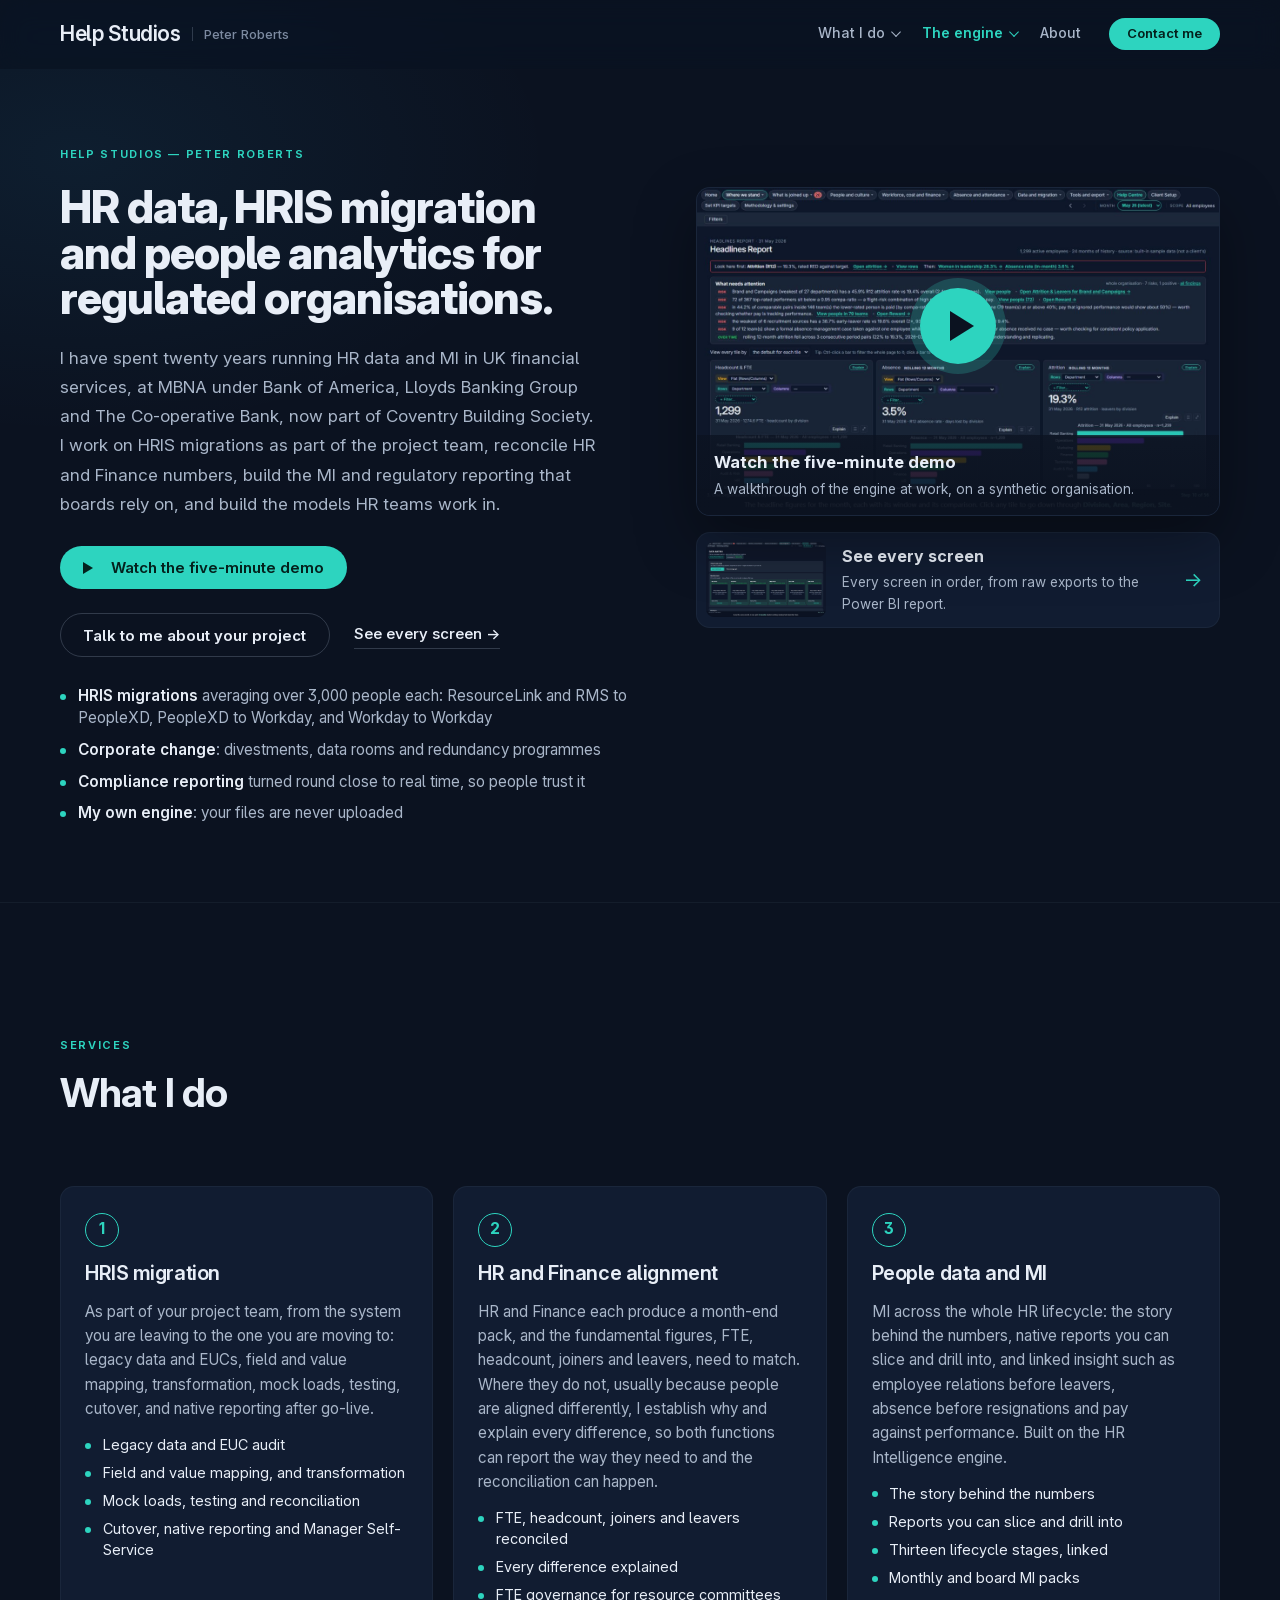
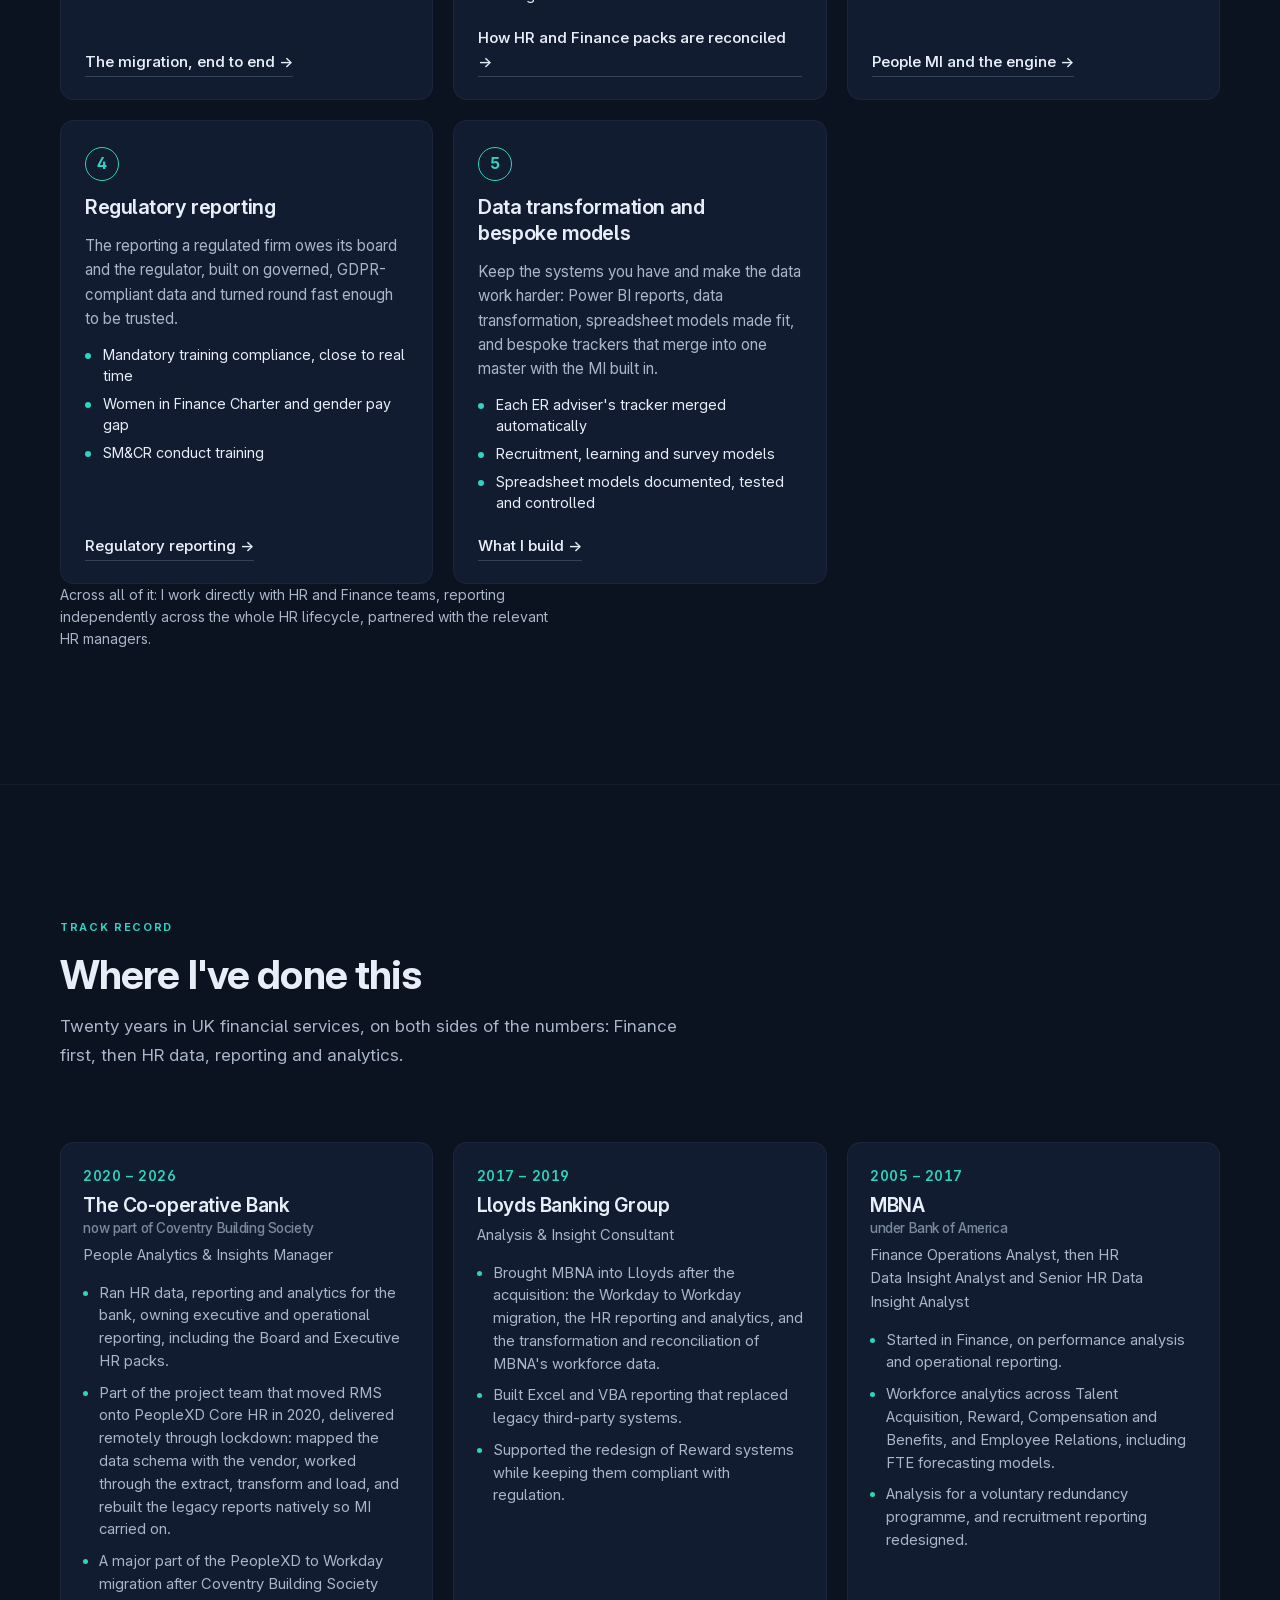
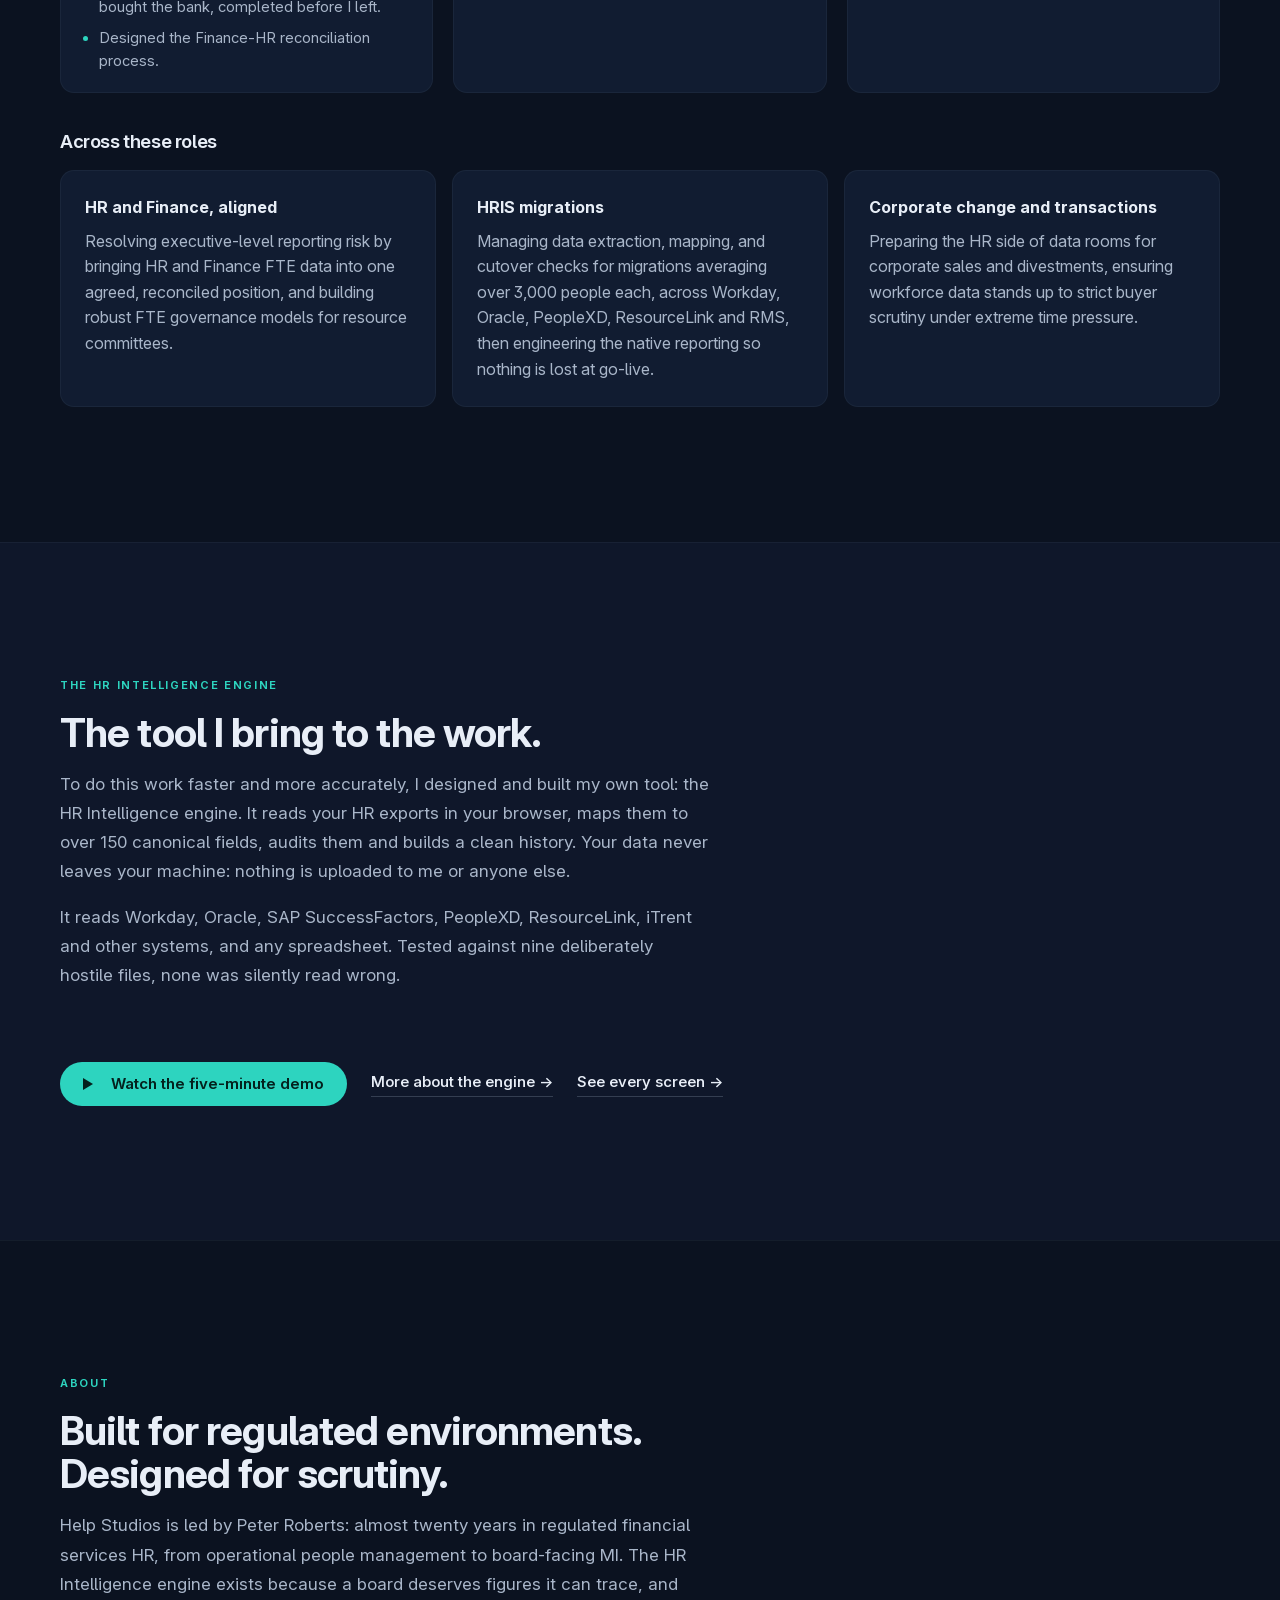
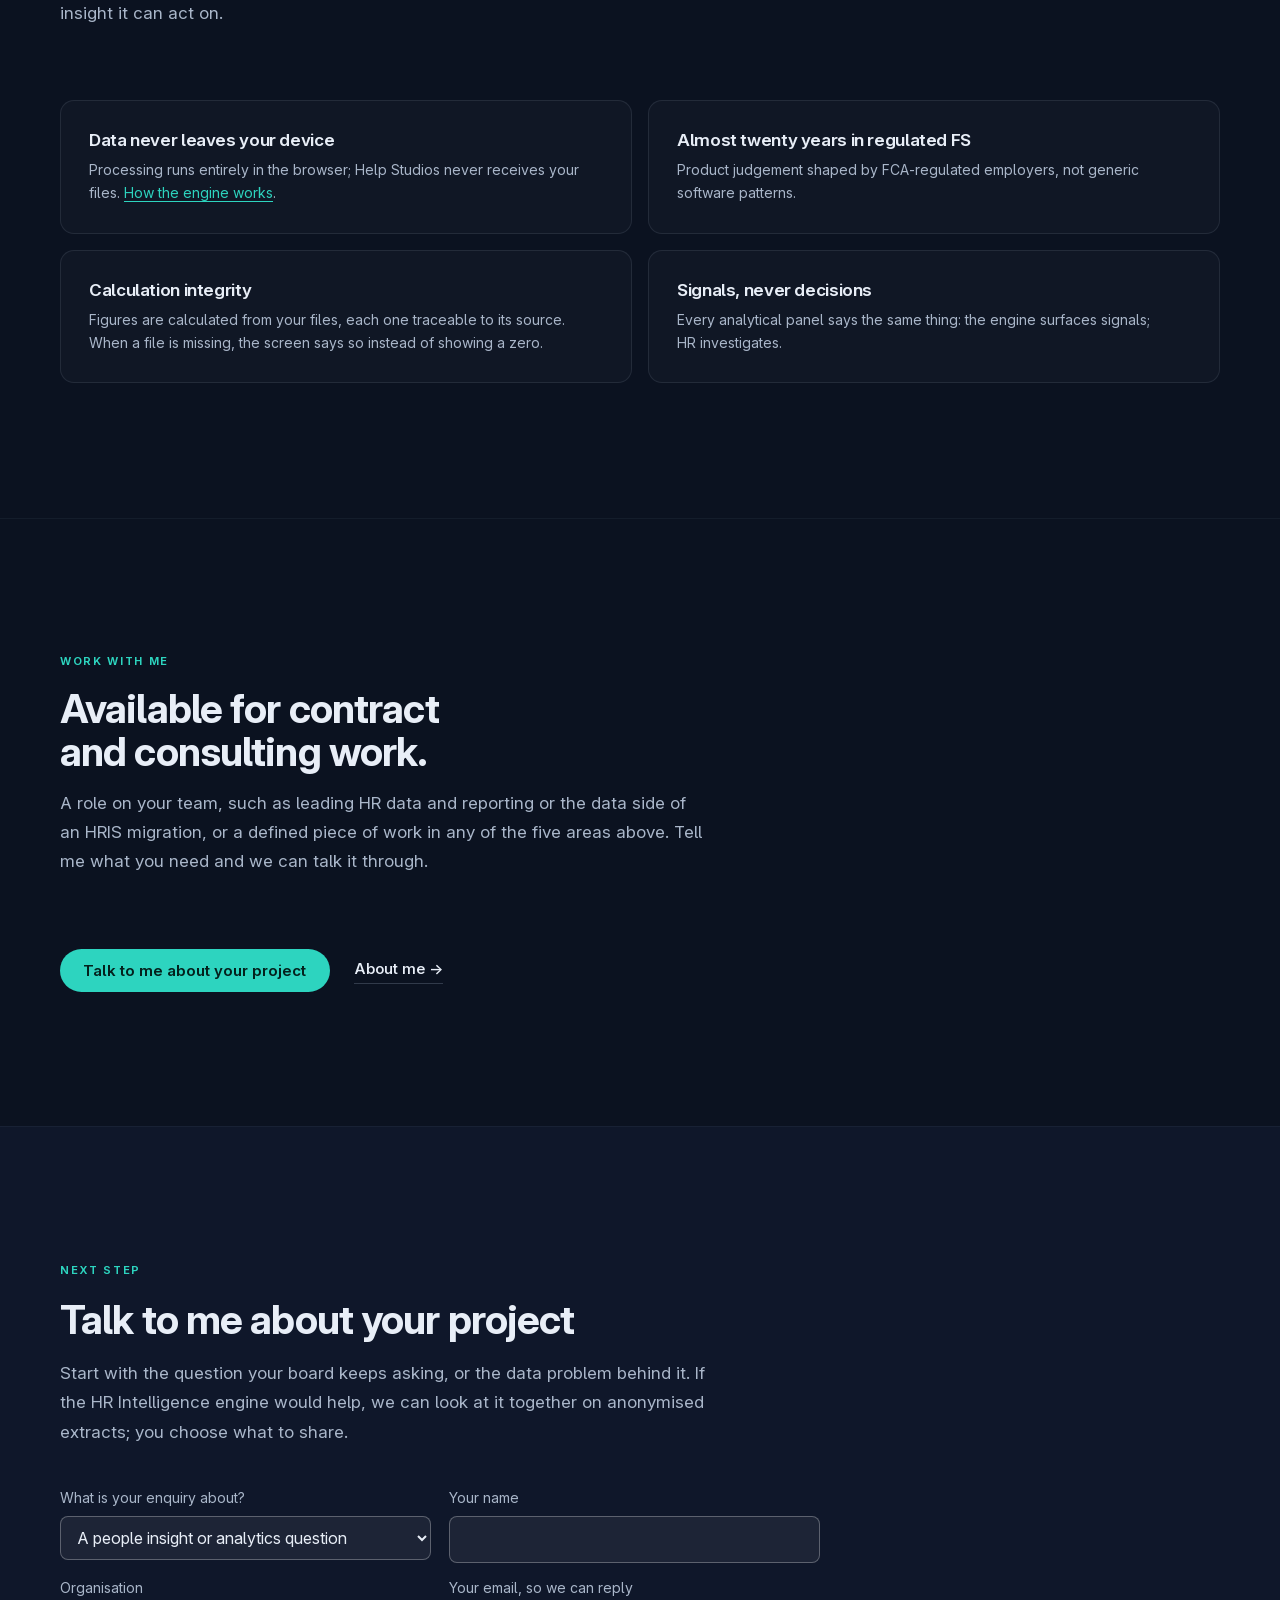
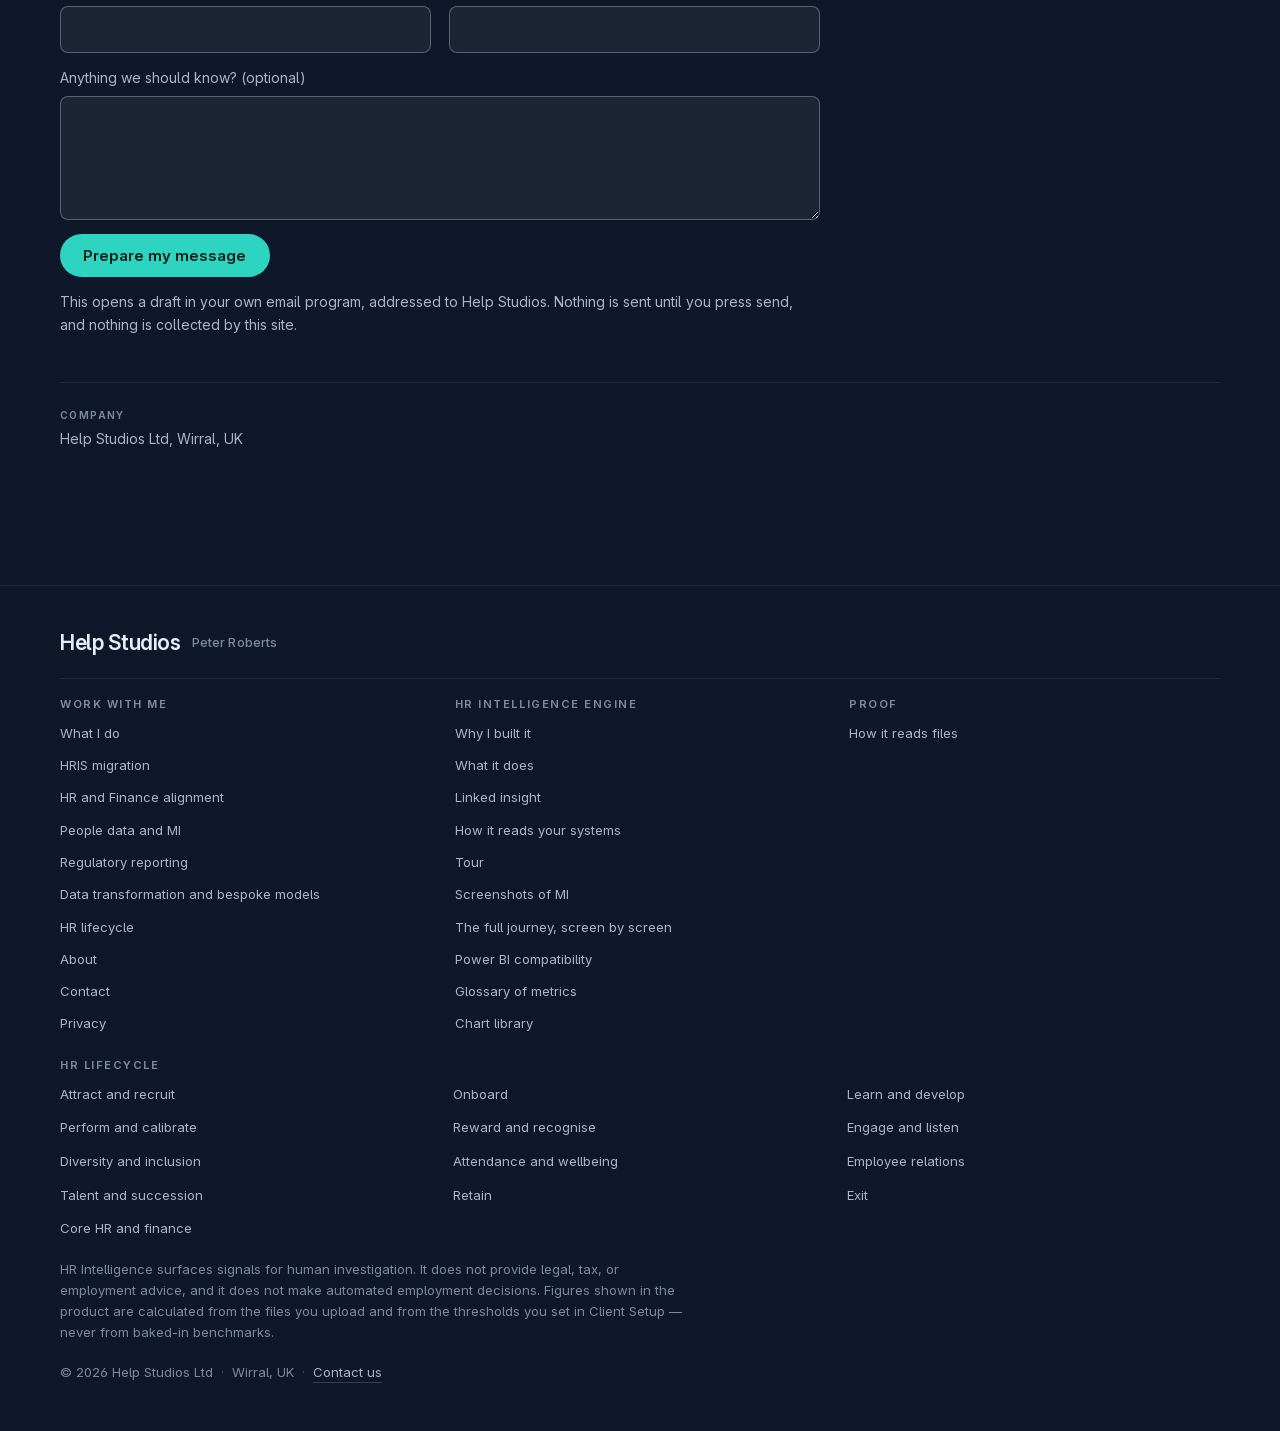
==== commit fb82f134: "Publish: lifecycle redeveloped (new-hire education, talent planning, pay and bonus model, culture is" ====
--- a/index.html
+++ b/index.html
@@ -187,11 +187,12 @@
           <li class="area4">
             <span class="area4-no" aria-hidden="true">3</span>
             <h3><a href="mi-transformation.html">People data and MI</a></h3>
-            <p>MI across the whole HR lifecycle, linked: employee relations before leavers, absence before resignations, pay against performance. Built on the HR Intelligence engine.</p>
-            <ul>
+            <p>MI across the whole HR lifecycle: the story behind the numbers, native reports you can slice and drill into, and linked insight such as employee relations before leavers, absence before resignations and pay against performance. Built on the HR Intelligence engine.</p>
+            <ul>
+              <li>The story behind the numbers</li>
+              <li>Reports you can slice and drill into</li>
+              <li>Thirteen lifecycle stages, linked</li>
               <li>Monthly and board MI packs</li>
-              <li>Thirteen lifecycle stages, joined up</li>
-              <li>Power BI when you need it</li>
             </ul>
             <a class="link-arrow" href="mi-transformation.html">People MI and the engine<span aria-hidden="true"> →</span></a>
           </li>
--- a/css/site.css
+++ b/css/site.css
@@ -2639,3 +2639,7 @@
 @media (min-width: 1000px) { .section-track .track-list { grid-template-columns: repeat(3, minmax(0, 1fr)); } .section-track .track-list li:last-child:nth-child(odd) { grid-column: auto; } }
 .btn-secondary { border: 1px solid var(--c-line-strong, rgba(255, 255, 255, 0.25)); background: transparent; color: var(--c-text); }
 .btn-secondary:hover, .btn-secondary:focus-visible { border-color: var(--c-accent); }
+
+/* A stage's "built to order" line: what is a bespoke model rather than an engine screen today */
+.offer-bespoke { margin: 1rem 0 0; padding: 0.7rem 0.9rem; border-left: 3px solid var(--c-accent); background: rgba(45, 212, 191, 0.06); border-radius: 0 8px 8px 0; font-size: 0.93rem; color: var(--c-text-2); line-height: 1.55; }
+.offer-bespoke strong { color: var(--c-text); }
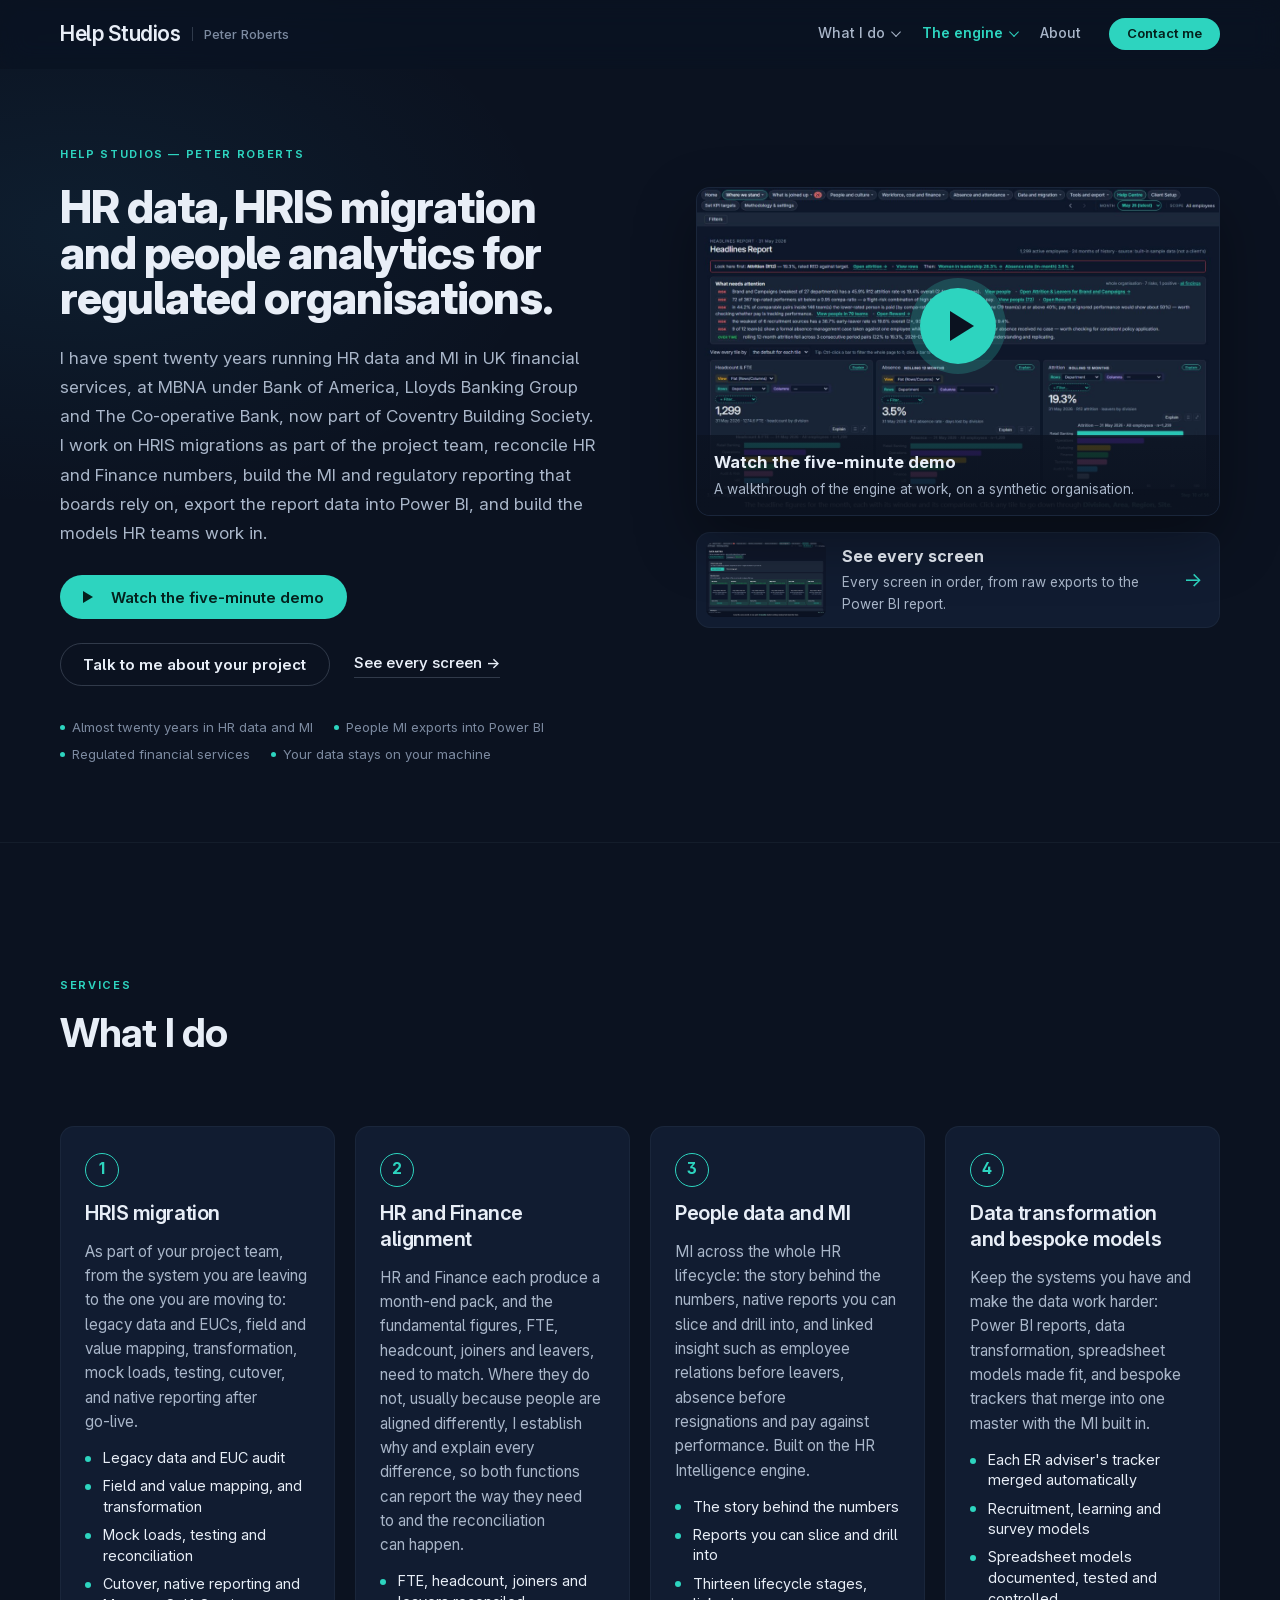
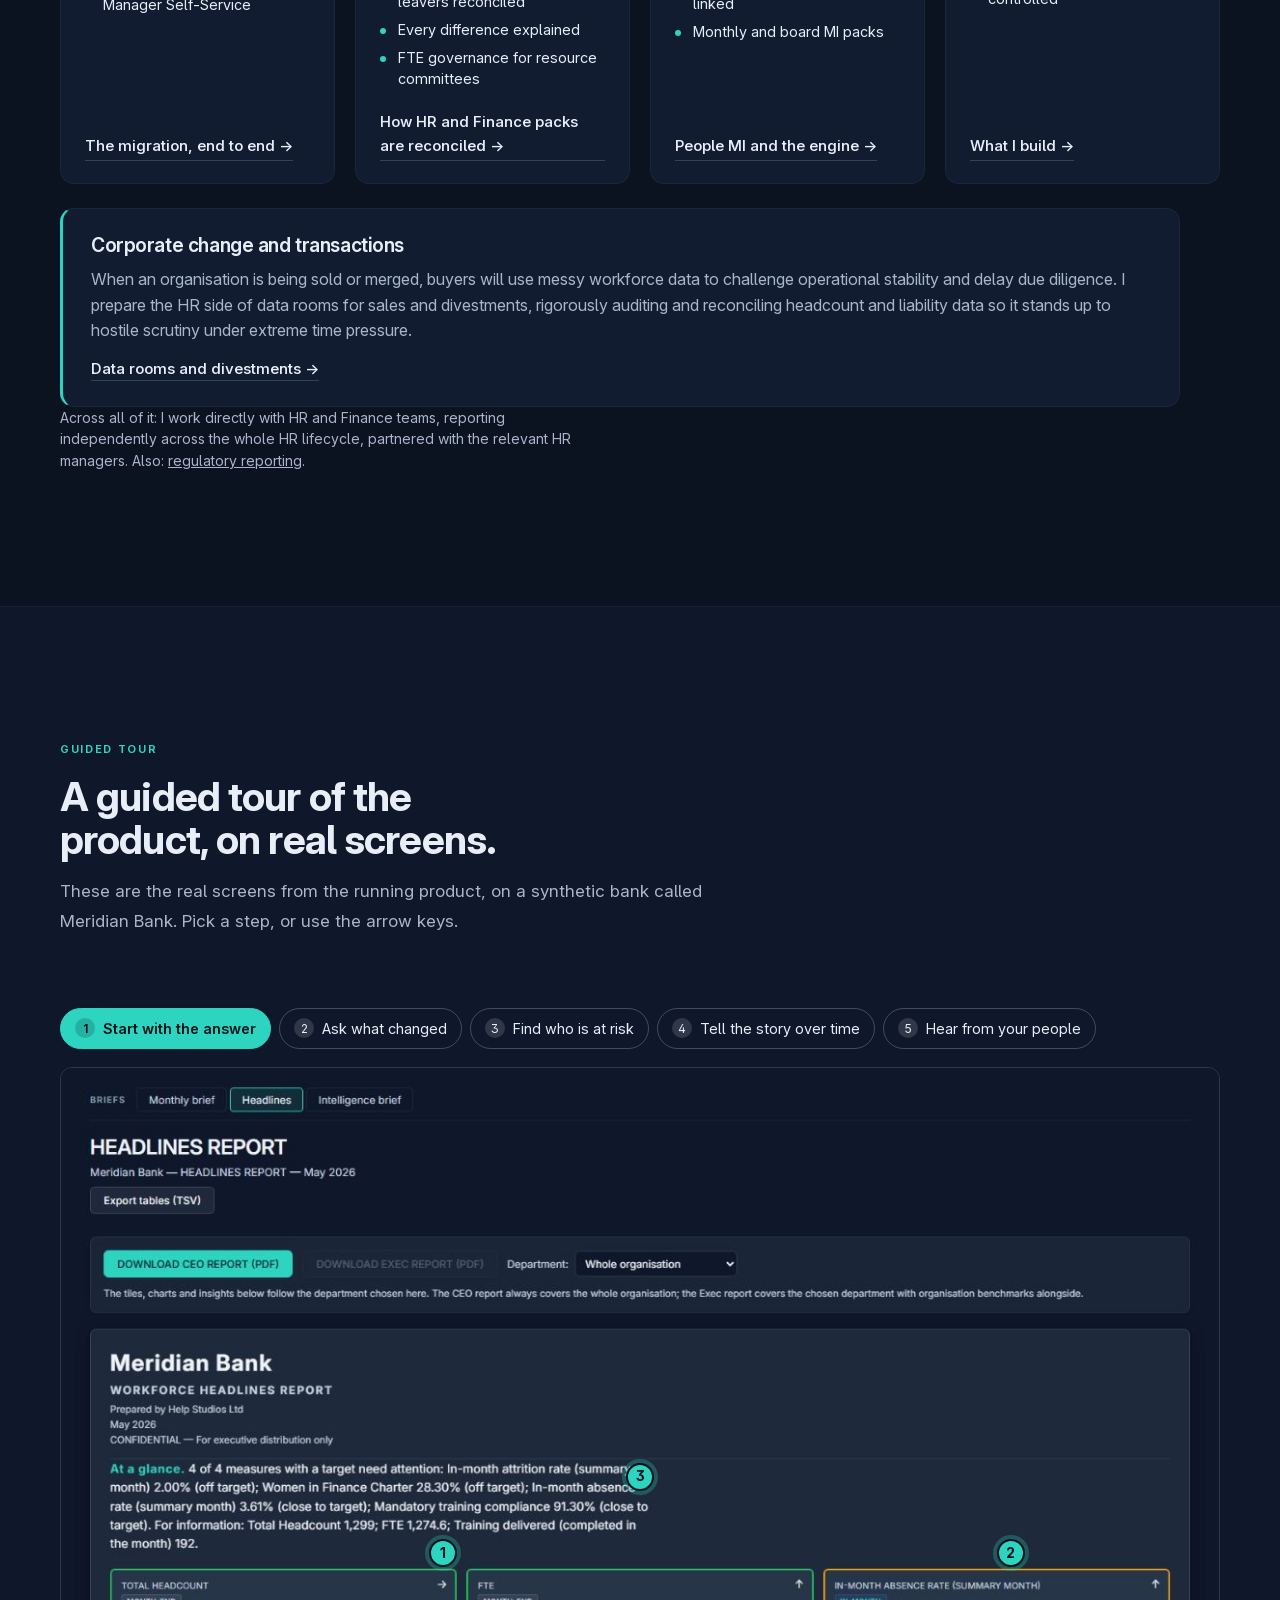
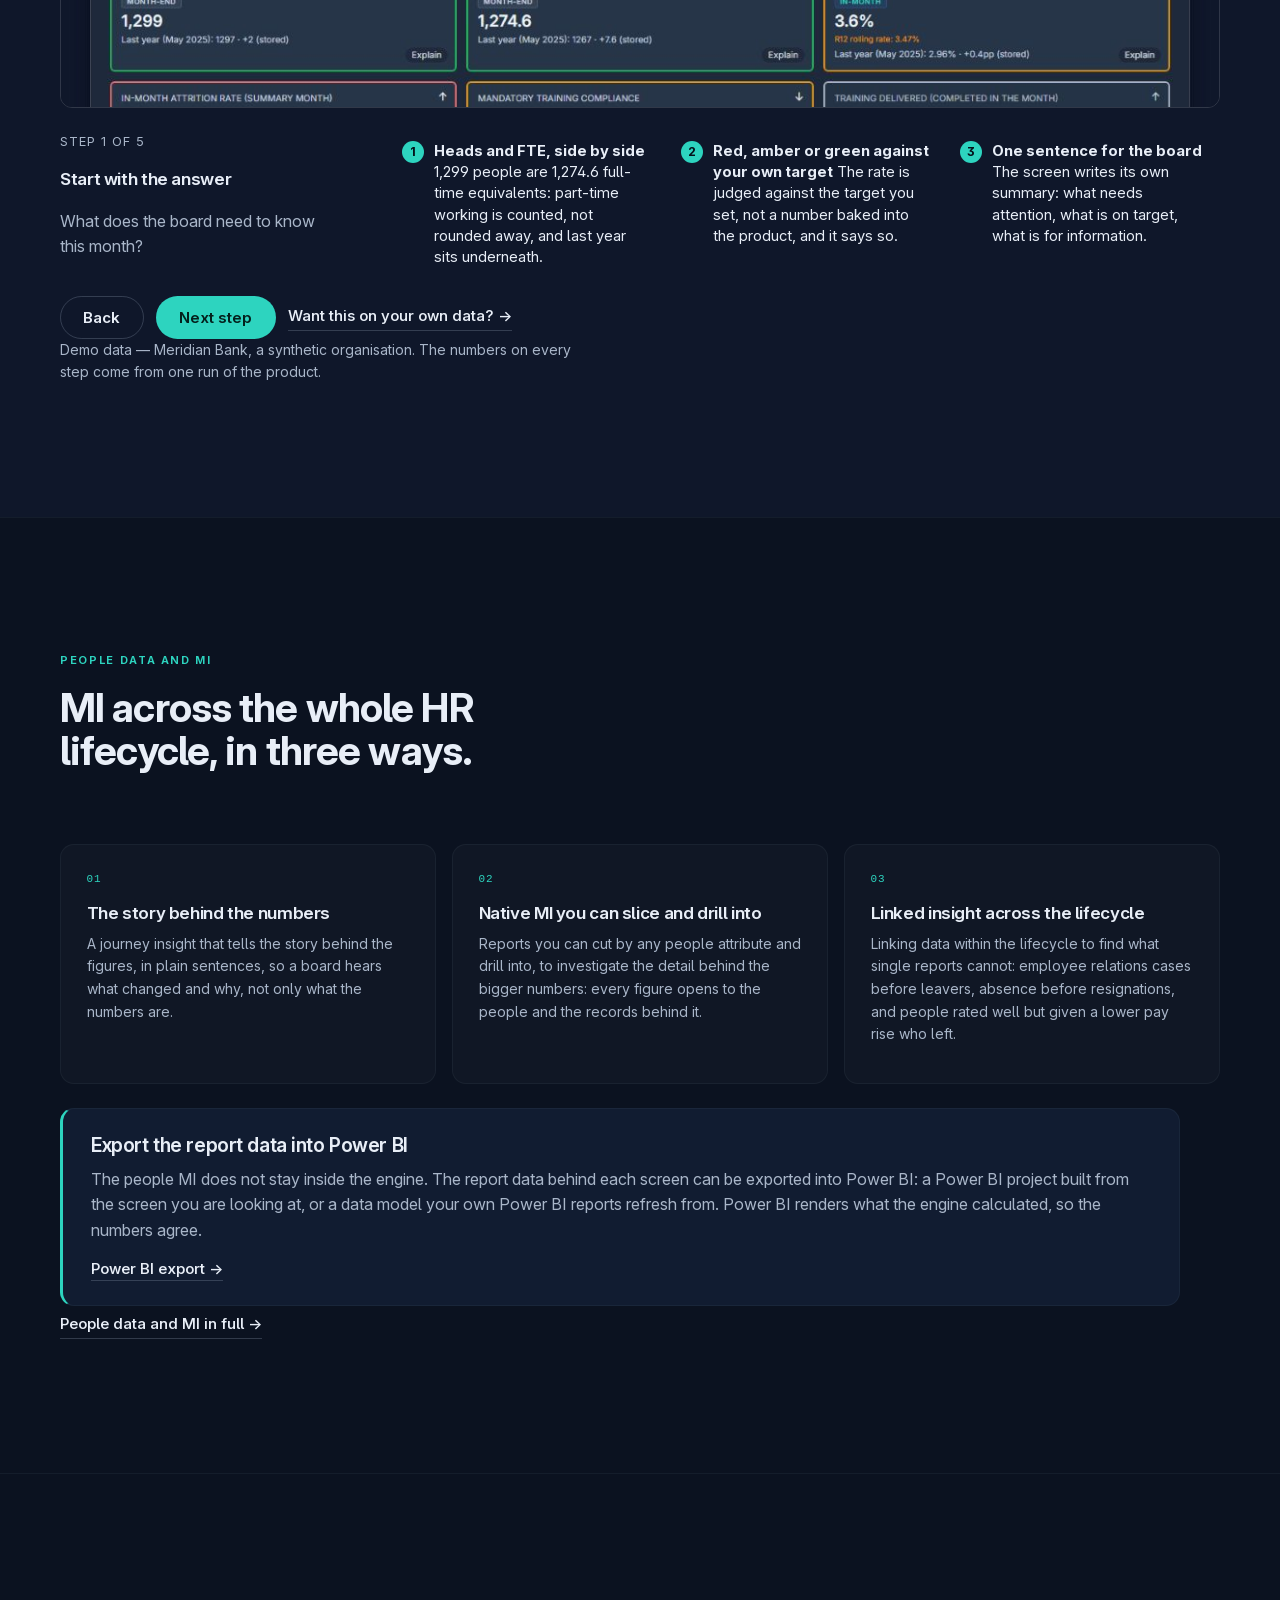
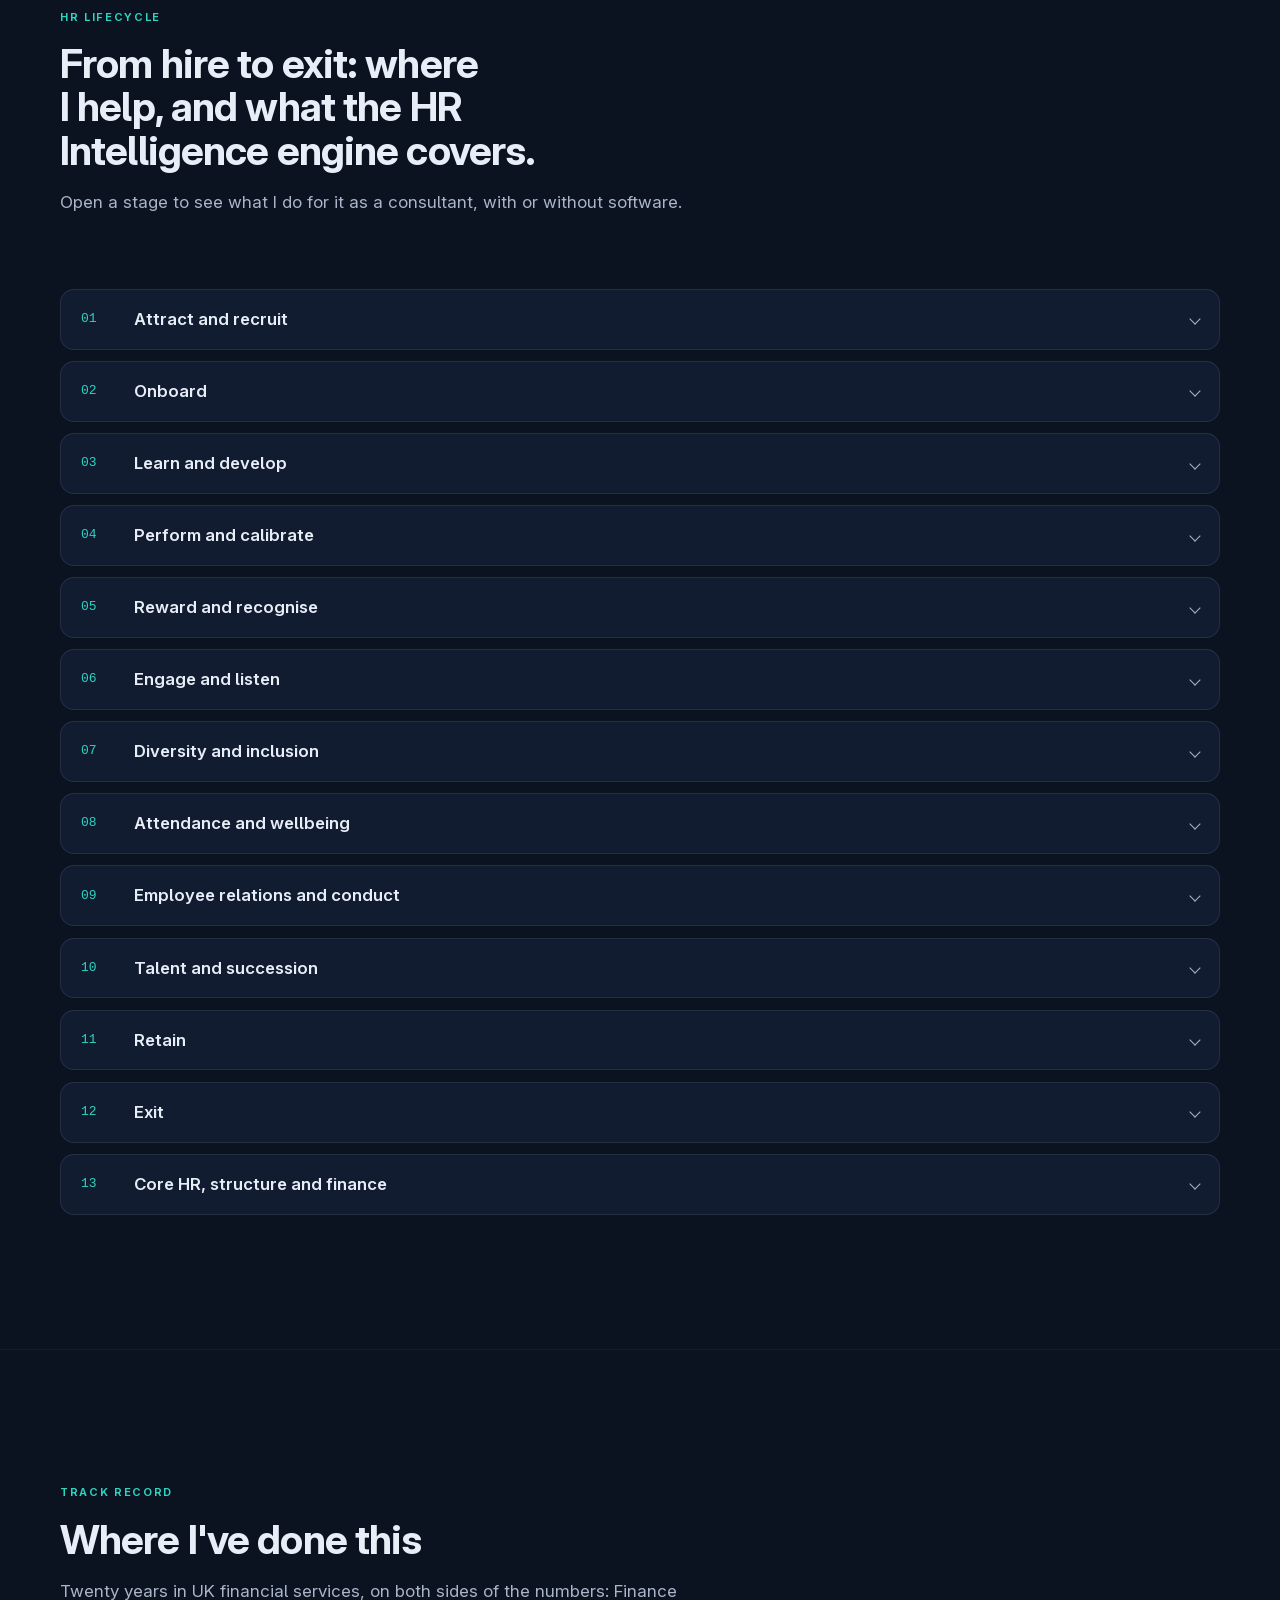
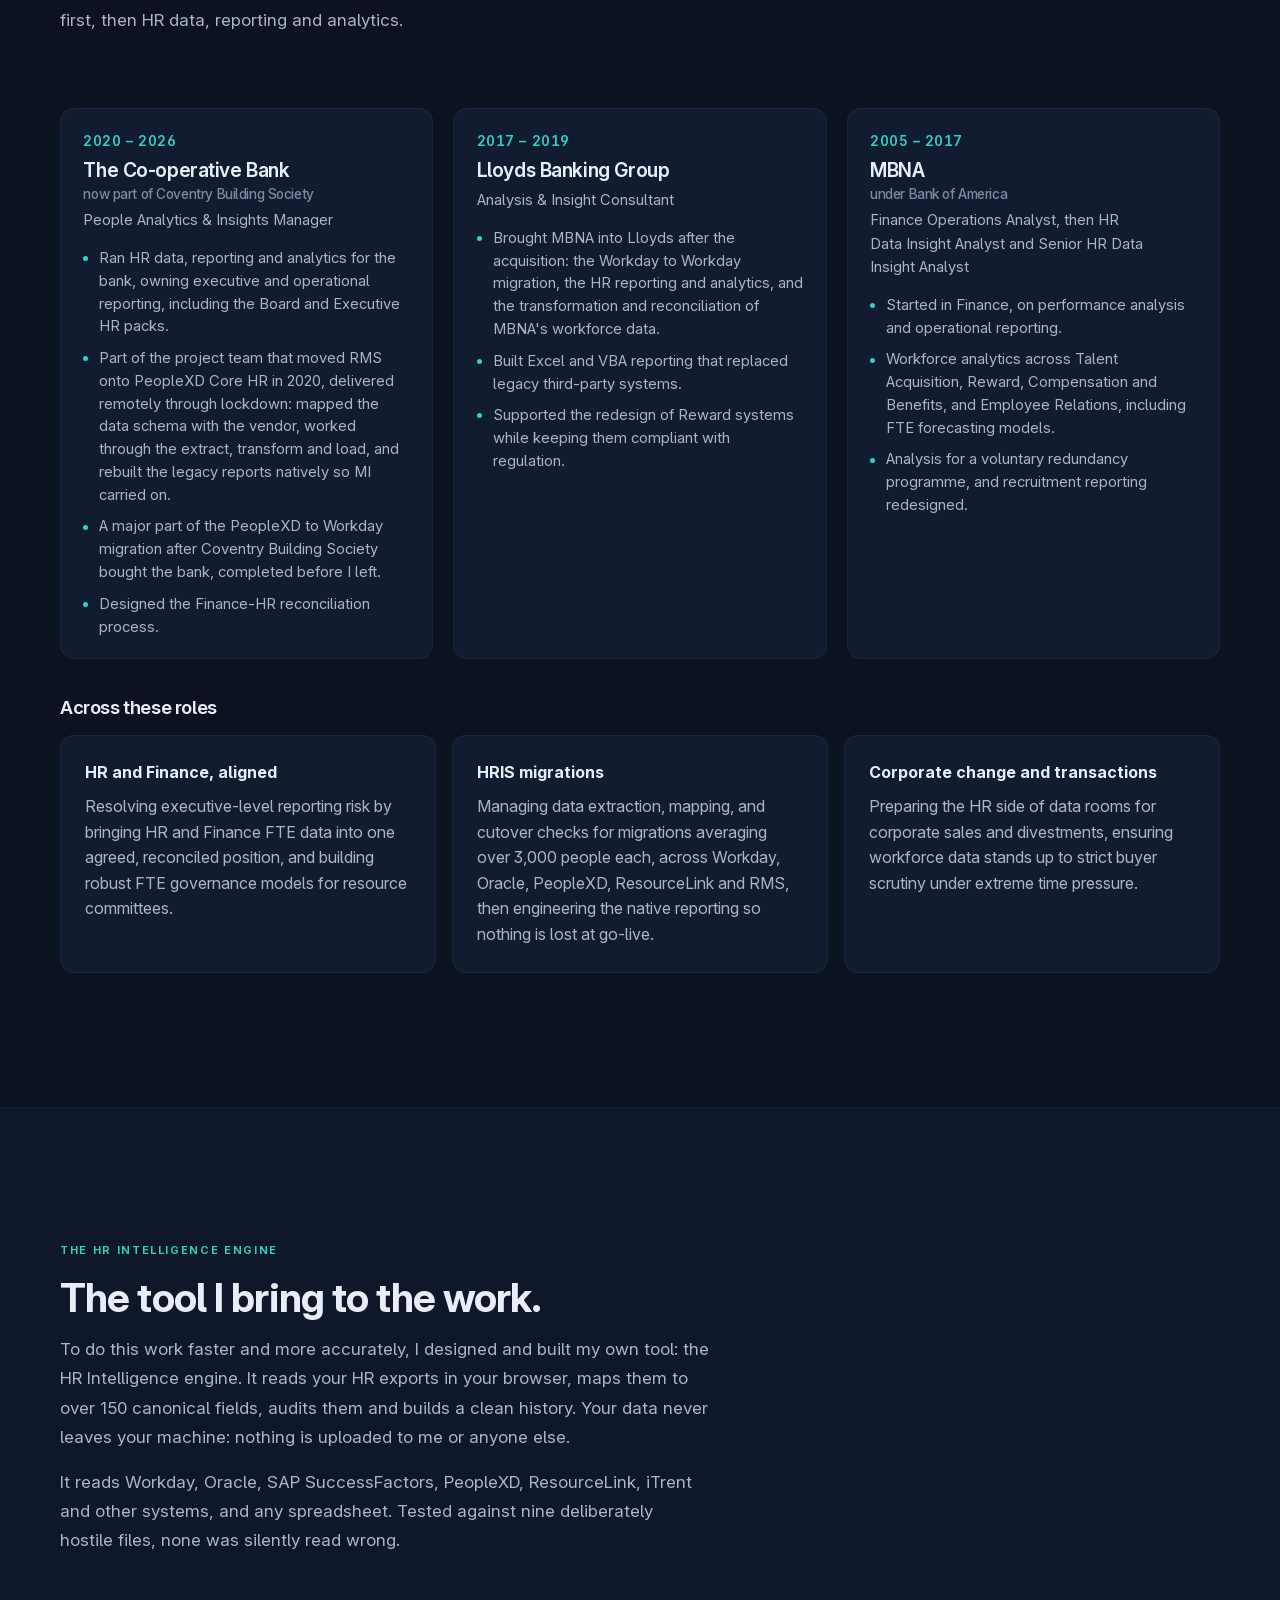
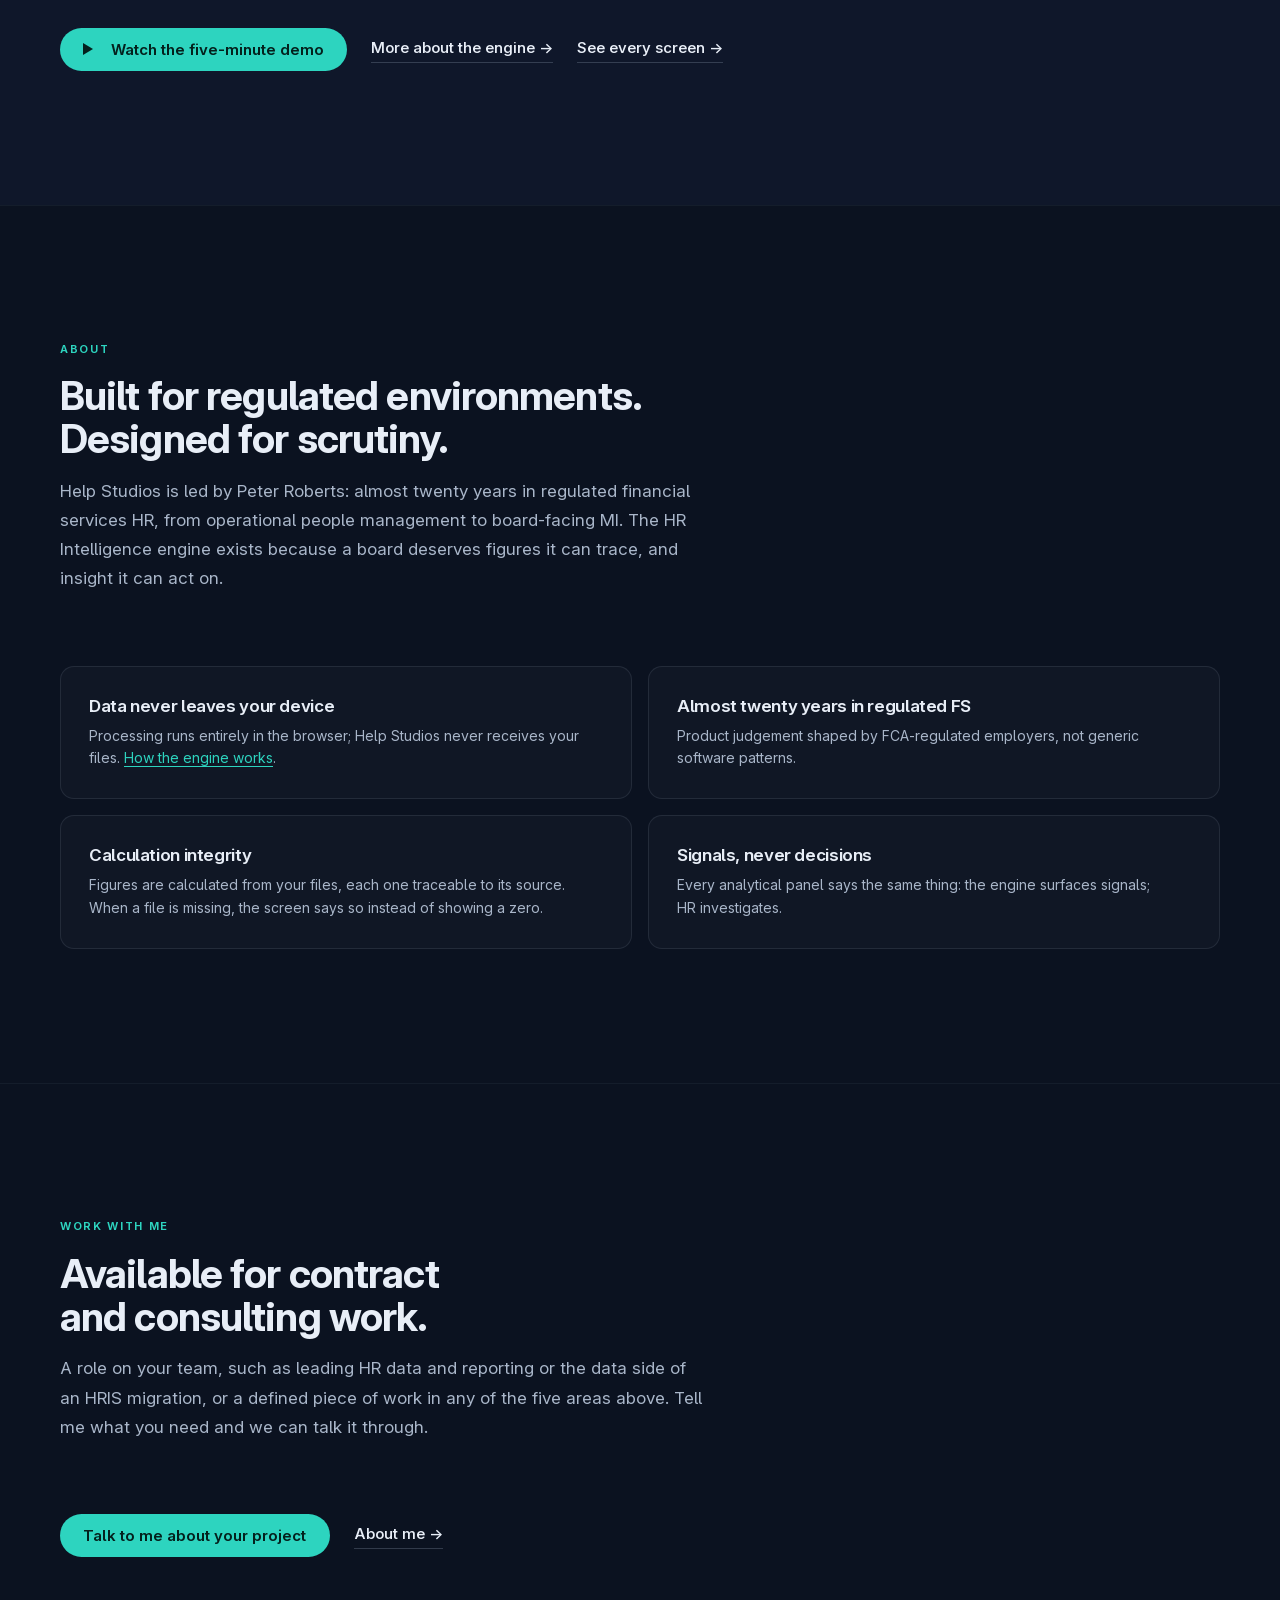
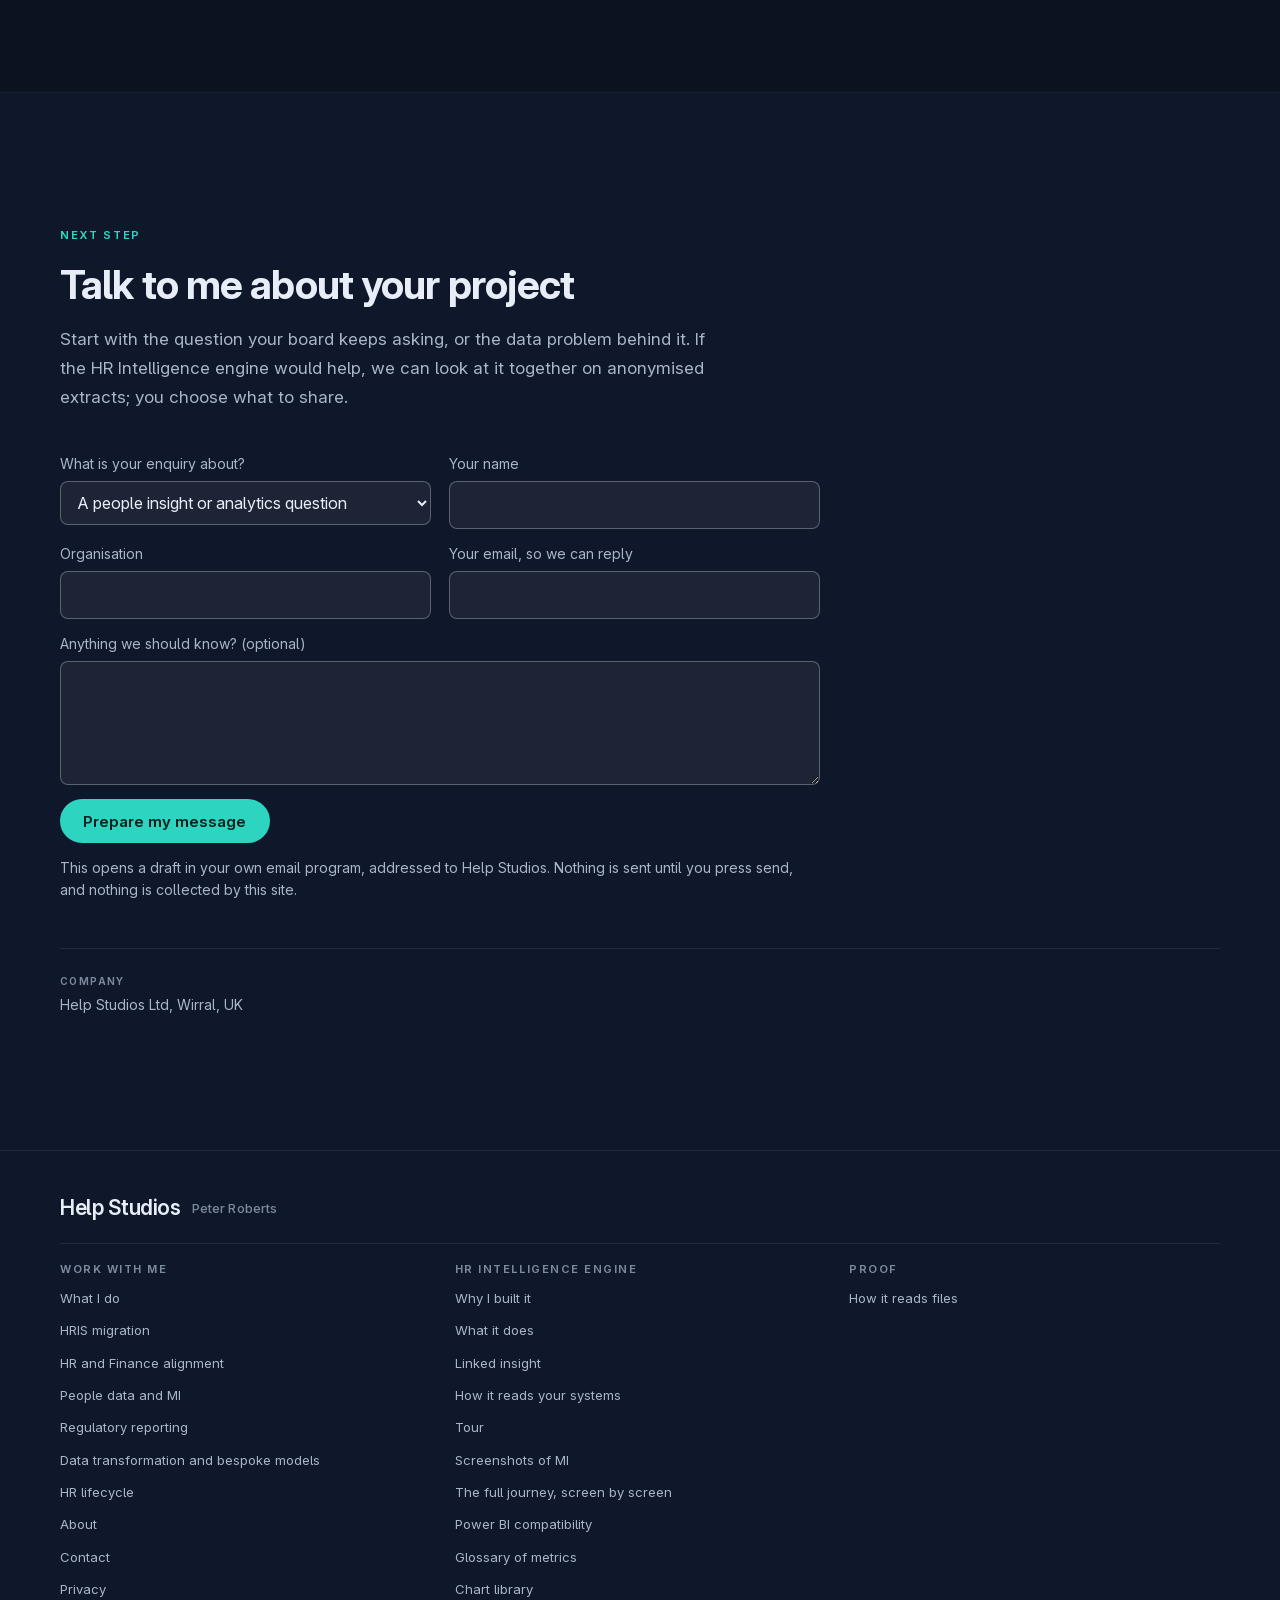
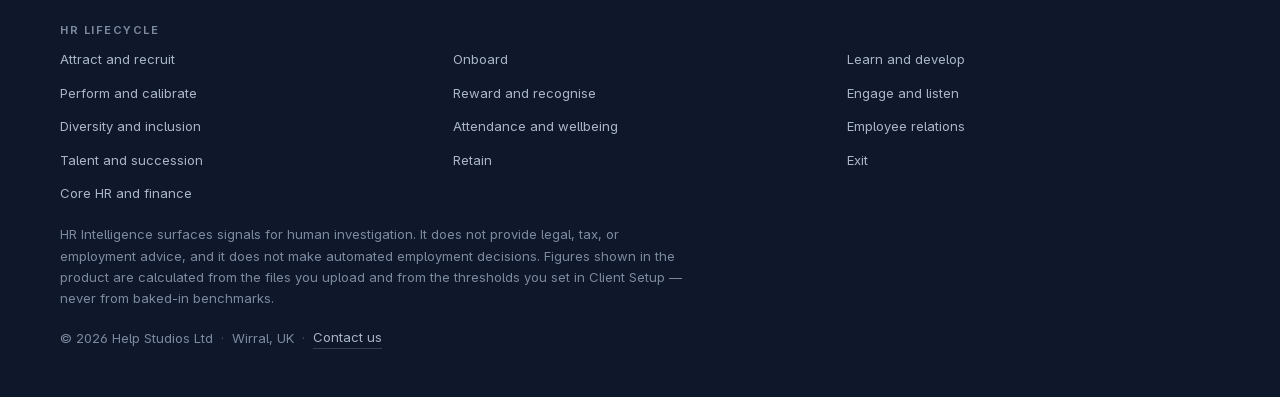
==== commit e456b9ff: "Publish: home restored (four areas, people MI, lifecycle, tour, Power BI in hero)" ====
--- a/index.html
+++ b/index.html
@@ -122,7 +122,7 @@
 
           <h1>HR data, HRIS migration and people analytics for regulated organisations.</h1>
 
-          <p class='lede'>I have spent twenty years running HR data and MI in UK financial services, at MBNA under Bank of America, Lloyds Banking Group and The Co-operative Bank, now part of Coventry Building Society. I work on HRIS migrations as part of the project team, reconcile HR and Finance numbers, build the MI and regulatory reporting that boards rely on, and build the models HR teams work in.</p>
+          <p class='lede'>I have spent twenty years running HR data and MI in UK financial services, at MBNA under Bank of America, Lloyds Banking Group and The Co-operative Bank, now part of Coventry Building Society. I work on HRIS migrations as part of the project team, reconcile HR and Finance numbers, build the MI and regulatory reporting that boards rely on, export the report data into Power BI, and build the models HR teams work in.</p>
           
 
           <div class="hero-actions">
@@ -131,11 +131,11 @@
             <a class="link-arrow" href="journey.html">See every screen<span aria-hidden="true"> →</span></a>
           </div>
 
-          <ul class="hero-proof">
-            <li><strong>HRIS migrations</strong> averaging over 3,000 people each: ResourceLink and RMS to PeopleXD, PeopleXD to Workday, and Workday to Workday</li>
-            <li><strong>Corporate change</strong>: divestments, data rooms and redundancy programmes</li>
-            <li><strong>Compliance reporting</strong> turned round close to real time, so people trust it</li>
-            <li><strong>My own engine</strong>: your files are never uploaded</li>
+          <ul class="hero-facts">
+            <li>Almost twenty years in HR data and MI</li>
+            <li>People MI exports into Power BI</li>
+            <li>Regulated financial services</li>
+            <li>Your data stays on your machine</li>
           </ul>
         </div>
 
@@ -160,7 +160,7 @@
           <p class="eyebrow">Services</p>
           <h2 id="whatido-title">What I do</h2>
         </div>
-        <ol class="area4-grid area5">
+        <ol class="area4-grid">
           <li class="area4">
             <span class="area4-no" aria-hidden="true">1</span>
             <h3><a href="hris-migration.html">HRIS migration</a></h3>
@@ -198,17 +198,6 @@
           </li>
           <li class="area4">
             <span class="area4-no" aria-hidden="true">4</span>
-            <h3><a href="regulatory-reporting.html">Regulatory reporting</a></h3>
-            <p>The reporting a regulated firm owes its board and the regulator, built on governed, GDPR-compliant data and turned round fast enough to be trusted.</p>
-            <ul>
-              <li>Mandatory training compliance, close to real time</li>
-              <li>Women in Finance Charter and gender pay gap</li>
-              <li>SM&amp;CR conduct training</li>
-            </ul>
-            <a class="link-arrow" href="regulatory-reporting.html">Regulatory reporting<span aria-hidden="true"> →</span></a>
-          </li>
-          <li class="area4">
-            <span class="area4-no" aria-hidden="true">5</span>
             <h3><a href="bespoke-tools.html">Data transformation and bespoke models</a></h3>
             <p>Keep the systems you have and make the data work harder: Power BI reports, data transformation, spreadsheet models made fit, and bespoke trackers that merge into one master with the MI built in.</p>
             <ul>
@@ -219,7 +208,233 @@
             <a class="link-arrow" href="bespoke-tools.html">What I build<span aria-hidden="true"> →</span></a>
           </li>
         </ol>
-        <p class="section-note">Across all of it: I work directly with HR and Finance teams, reporting independently across the whole HR lifecycle, partnered with the relevant HR managers.</p>
+        <div class="corp-band">
+          <h3>Corporate change and transactions</h3>
+          <p>When an organisation is being sold or merged, buyers will use messy workforce data to challenge operational stability and delay due diligence. I prepare the HR side of data rooms for sales and divestments, rigorously auditing and reconciling headcount and liability data so it stands up to hostile scrutiny under extreme time pressure.</p>
+          <a class="link-arrow" href="hr-finance.html#transactions">Data rooms and divestments<span aria-hidden="true"> →</span></a>
+        </div>
+        <p class="section-note">Across all of it: I work directly with HR and Finance teams, reporting independently across the whole HR lifecycle, partnered with the relevant HR managers. Also: <a href="regulatory-reporting.html">regulatory reporting</a>.</p>
+      </div>
+    </section>
+    <section class="section section-tour" id="tour" aria-labelledby="tour-title">
+      <div class="wrap">
+        <div class="section-head">
+          <p class="eyebrow">Guided tour</p>
+          <h2 id="tour-title">A guided tour of the product, on real screens.</h2>
+          <p class="section-lede">
+            These are the real screens from the running product, on a synthetic bank called
+            Meridian Bank. Pick a step, or use the arrow keys.
+          </p>
+        </div>
+
+        <div class="tour" id="tour-app">
+          <div class="tour-tabs" role="tablist" aria-label="Guided tour steps">
+            <button type="button" role="tab" class="tour-tab" id="tour-tab-headlines" aria-controls="tour-panel-headlines" aria-selected="true" tabindex="0"><span class="tour-tab-no">1</span>Start with the answer</button><button type="button" role="tab" class="tour-tab" id="tour-tab-compare" aria-controls="tour-panel-compare" aria-selected="false" tabindex="-1"><span class="tour-tab-no">2</span>Ask what changed</button><button type="button" role="tab" class="tour-tab" id="tour-tab-risk" aria-controls="tour-panel-risk" aria-selected="false" tabindex="-1"><span class="tour-tab-no">3</span>Find who is at risk</button><button type="button" role="tab" class="tour-tab" id="tour-tab-story" aria-controls="tour-panel-story" aria-selected="false" tabindex="-1"><span class="tour-tab-no">4</span>Tell the story over time</button><button type="button" role="tab" class="tour-tab" id="tour-tab-survey" aria-controls="tour-panel-survey" aria-selected="false" tabindex="-1"><span class="tour-tab-no">5</span>Hear from your people</button>
+          </div>
+          <div class="tour-panel" role="tabpanel" id="tour-panel-headlines" aria-labelledby="tour-tab-headlines">
+            <div class="tour-stage">
+              <figure class="tour-shot">
+                <img src="assets/screens/headlines-report.jpg" alt="The Headlines Report for Meridian Bank: 1,299 heads and 1,274.6 FTE, absence and attrition with their status against target, and a one-sentence summary." width="1200" height="662" loading="lazy" decoding="async">
+                <button type="button" class="tour-pin" style="left:33%;top:76%" data-pin="1" aria-label="Callout 1: Heads and FTE, side by side">1</button><button type="button" class="tour-pin" style="left:82%;top:76%" data-pin="2" aria-label="Callout 2: Red, amber or green against your own target">2</button><button type="button" class="tour-pin" style="left:50%;top:64%" data-pin="3" aria-label="Callout 3: One sentence for the board">3</button>
+              </figure>
+              <div class="tour-copy">
+                <p class="tour-step-no">Step 1 of 5</p>
+                <h3>Start with the answer</h3>
+                <p class="tour-q">What does the board need to know this month?</p>
+                <ol class="tour-notes"><li data-pin="1"><strong>Heads and FTE, side by side</strong> 1,299 people are 1,274.6 full-time equivalents: part-time working is counted, not rounded away, and last year sits underneath.</li><li data-pin="2"><strong>Red, amber or green against your own target</strong> The rate is judged against the target you set, not a number baked into the product, and it says so.</li><li data-pin="3"><strong>One sentence for the board</strong> The screen writes its own summary: what needs attention, what is on target, what is for information.</li></ol>
+              </div>
+            </div>
+          </div>
+          <div class="tour-panel" role="tabpanel" id="tour-panel-compare" aria-labelledby="tour-tab-compare" hidden>
+            <div class="tour-stage">
+              <figure class="tour-shot">
+                <img src="assets/screens/compare.jpg" alt="The Compare screen: April 2026 against May 2026, 1,299 opening, 26 joined, 26 left, 1,299 closing, with a bridge that adds up." width="1200" height="662" loading="lazy" decoding="async">
+                <button type="button" class="tour-pin" style="left:62%;top:46%" data-pin="1" aria-label="Callout 1: Plain words first">1</button><button type="button" class="tour-pin" style="left:58%;top:50%" data-pin="2" aria-label="Callout 2: Every figure is a link">2</button><button type="button" class="tour-pin" style="left:44%;top:86%" data-pin="3" aria-label="Callout 3: The bridge always adds up">3</button>
+              </figure>
+              <div class="tour-copy">
+                <p class="tour-step-no">Step 2 of 5</p>
+                <h3>Ask what changed</h3>
+                <p class="tour-q">Who joined, who left, and does it add up?</p>
+                <ol class="tour-notes"><li data-pin="1"><strong>Plain words first</strong> Headcount went from 1,299 to 1,299: 26 joined and 26 left, and 25 people who stayed changed something.</li><li data-pin="2"><strong>Every figure is a link</strong> Click joined, left or changed and see the named people behind the number.</li><li data-pin="3"><strong>The bridge always adds up</strong> Opening plus joined minus left is closing. If it ever does not, the screen says so instead of hiding it.</li></ol>
+              </div>
+            </div>
+          </div>
+          <div class="tour-panel" role="tabpanel" id="tour-panel-risk" aria-labelledby="tour-tab-risk" hidden>
+            <div class="tour-stage">
+              <figure class="tour-shot">
+                <img src="assets/screens/retention-risk.jpg" alt="The Retention Risk screen: attrition against an industry benchmark, risk bands from critical to low, and the high-potential people flagged as high risk." width="1200" height="662" loading="lazy" decoding="async">
+                <button type="button" class="tour-pin" style="left:33%;top:50%" data-pin="1" aria-label="Callout 1: Risk bands, not a verdict">1</button><button type="button" class="tour-pin" style="left:40.5%;top:60.5%" data-pin="2" aria-label="Callout 2: Check it against history">2</button><button type="button" class="tour-pin" style="left:85%;top:74%" data-pin="3" aria-label="Callout 3: Your succession pipeline at risk">3</button>
+              </figure>
+              <div class="tour-copy">
+                <p class="tour-step-no">Step 3 of 5</p>
+                <h3>Find who is at risk</h3>
+                <p class="tour-q">Who is likely to leave, and what could we do first?</p>
+                <ol class="tour-notes"><li data-pin="1"><strong>Risk bands, not a verdict</strong> Critical, high, medium and low counts from the factors that are present. The engine surfaces the signal; HR investigates.</li><li data-pin="2"><strong>Check it against history</strong> One click tests the model against people who have already left, so you can see whether it earns your trust.</li><li data-pin="3"><strong>Your succession pipeline at risk</strong> High-potential people who are also flagged as high risk: the ones to talk to before they resign.</li></ol>
+              </div>
+            </div>
+          </div>
+          <div class="tour-panel" role="tabpanel" id="tour-panel-story" aria-labelledby="tour-tab-story" hidden>
+            <div class="tour-stage">
+              <figure class="tour-shot">
+                <img src="assets/screens/company-story.jpg" alt="The Company Story screen: the latest twelve months against the twelve before for headcount, absence, leavers, training and diversity measures, each with its status against target." width="1200" height="662" loading="lazy" decoding="async">
+                <button type="button" class="tour-pin" style="left:68%;top:40%" data-pin="1" aria-label="Callout 1: The biggest movers, in words">1</button><button type="button" class="tour-pin" style="left:62%;top:56%" data-pin="2" aria-label="Callout 2: Rated against your targets">2</button><button type="button" class="tour-pin" style="left:15%;top:51%" data-pin="3" aria-label="Callout 3: Follow any line to the page behind it">3</button>
+              </figure>
+              <div class="tour-copy">
+                <p class="tour-step-no">Step 4 of 5</p>
+                <h3>Tell the story over time</h3>
+                <p class="tour-q">What changed this year, and what came before people left?</p>
+                <ol class="tour-notes"><li data-pin="1"><strong>The biggest movers, in words</strong> BAME representation up 4.4 points, absence up 0.3 points, women in leadership down 0.6: the chapter opens with what moved most.</li><li data-pin="2"><strong>Rated against your targets</strong> Every measure that has a target is rated red, amber or green; the rest are shown without a verdict.</li><li data-pin="3"><strong>Follow any line to the page behind it</strong> The open links take you to the screen with the detail, with your filters kept.</li></ol>
+              </div>
+            </div>
+          </div>
+          <div class="tour-panel" role="tabpanel" id="tour-panel-survey" aria-labelledby="tour-tab-survey" hidden>
+            <div class="tour-stage">
+              <figure class="tour-shot">
+                <img src="assets/screens/survey-answers.jpg" alt="The Survey Desk answers report for new starters: 80 answers, a recommend score, agreement by theme and a word picture of comments." width="1200" height="662" loading="lazy" decoding="async">
+                <button type="button" class="tour-pin" style="left:44%;top:49%" data-pin="1" aria-label="Callout 1: A score with its base">1</button><button type="button" class="tour-pin" style="left:46%;top:92%" data-pin="2" aria-label="Callout 2: Words, never comments">2</button><button type="button" class="tour-pin" style="left:50%;top:81%" data-pin="3" aria-label="Callout 3: Groups of ten or more">3</button>
+              </figure>
+              <div class="tour-copy">
+                <p class="tour-step-no">Step 5 of 5</p>
+                <h3>Hear from your people</h3>
+                <p class="tour-q">What did the new starters say, and is it enough to trust?</p>
+                <ol class="tour-notes"><li data-pin="1"><strong>A score with its base</strong> The recommend score is shown with how many answers it comes from, and nothing is reported under ten answers.</li><li data-pin="2"><strong>Words, never comments</strong> A bigger, bolder word was used by more people. The comments themselves are not kept or shown.</li><li data-pin="3"><strong>Groups of ten or more</strong> A department is named only when ten people answered; smaller groups are folded together so none can be found by subtraction.</li></ol>
+              </div>
+            </div>
+          </div>
+          <div class="tour-nav">
+            <button type="button" class="btn btn-secondary" id="tour-prev">Back</button>
+            <button type="button" class="btn btn-primary" id="tour-next">Next step</button>
+            <a class="link-arrow" href="#contact" id="tour-cta">Want this on your own data?<span aria-hidden="true"> &rarr;</span></a>
+          </div>
+        </div>
+        <p class="section-note">Demo data &mdash; Meridian Bank, a synthetic organisation. The numbers on every step come from one run of the product.</p>
+      </div>
+    </section>
+
+    <!-- == PEOPLE DATA AND MI: back on the home page (12 Nov 2026) == -->
+    <section class="section section-people-mi" id="people-mi" aria-labelledby="people-mi-title">
+      <div class="wrap">
+        <div class="section-head">
+          <p class="eyebrow">People data and MI</p>
+          <h2 id="people-mi-title">MI across the whole HR lifecycle, in three ways.</h2>
+        </div>
+        <ol class="area-grid service-grid">
+          <li class="area-card service-card">
+            <span class="area-index" aria-hidden="true">01</span>
+            <h3>The story behind the numbers</h3>
+            <p>A journey insight that tells the story behind the figures, in plain sentences, so a board hears what changed and why, not only what the numbers are.</p>
+          </li>
+          <li class="area-card service-card">
+            <span class="area-index" aria-hidden="true">02</span>
+            <h3>Native MI you can slice and drill into</h3>
+            <p>Reports you can cut by any people attribute and drill into, to investigate the detail behind the bigger numbers: every figure opens to the people and the records behind it.</p>
+          </li>
+          <li class="area-card service-card">
+            <span class="area-index" aria-hidden="true">03</span>
+            <h3>Linked insight across the lifecycle</h3>
+            <p>Linking data within the lifecycle to find what single reports cannot: employee relations cases before leavers, absence before resignations, and people rated well but given a lower pay rise who left.</p>
+          </li>
+        </ol>
+        <div class="corp-band pbi-band">
+          <h3>Export the report data into Power BI</h3>
+          <p>The people MI does not stay inside the engine. The report data behind each screen can be exported into Power BI: a Power BI project built from the screen you are looking at, or a data model your own Power BI reports refresh from. Power BI renders what the engine calculated, so the numbers agree.</p>
+          <a class="link-arrow" href="powerbi.html">Power BI export<span aria-hidden="true"> →</span></a>
+        </div>
+        <p class="hero-actions"><a class="link-arrow" href="mi-transformation.html">People data and MI in full<span aria-hidden="true"> →</span></a></p>
+      </div>
+    </section>
+    <!-- == HR LIFECYCLE == -->
+    <section class="section section-lifecycle" id="lifecycle" aria-labelledby="lifecycle-title">
+      <div class="wrap">
+        <div class="section-head">
+          <p class="eyebrow">HR lifecycle</p>
+          <h2 id="lifecycle-title">From hire to exit: where I help, and what the HR Intelligence engine covers.</h2>
+          <p class="section-lede">
+            Open a stage to see what I do for it as a consultant, with or without software.
+          </p>
+        </div>
+        <!-- lifecycle-stages:start (generated by tools/build-lifecycle.js from data/lifecycle.json; do not edit) -->
+        <div class="stage-list">
+          <details class="stage" id="lifecycle-recruit">
+            <summary><span class="stage-index" aria-hidden="true">01</span><span class="stage-name">Attract and recruit</span></summary>
+            <div class="stage-body">
+              <p class="stage-help">Sourcing activity by department, recruiter and source, with KPIs on funnel bottlenecks and time to hire. Recruitment data also supports FTE profiling and talent planning: for roles that take a long time to recruit, attrition rates in key roles, set against average notice period, average time to accept and average time to start, show how long a gap would stay open. That gap is the business risk, and reporting it lets talent gaps be planned for before they open. Source of hire matters too, because some roles need agencies more, so agency engagement may have to be planned. As monthly reporting the figures come from each month’s exports; built as a recruitment model or tracker for the team, they update as the team works.</p>
+            </div>
+          </details>
+          <details class="stage" id="lifecycle-onboard">
+            <summary><span class="stage-index" aria-hidden="true">02</span><span class="stage-name">Onboard</span></summary>
+            <div class="stage-body">
+              <p class="stage-help">Where new hires settle in: probation reviews, new-starter risk, early attrition (leavers inside their first year) and the new-hire survey. New-hire education is part of onboarding too, with surveys of its own after the education, so the experience can be refined all the time. The education measures are under Learn and develop.</p>
+            </div>
+          </details>
+          <details class="stage" id="lifecycle-learn">
+            <summary><span class="stage-index" aria-hidden="true">03</span><span class="stage-name">Learn and develop</span></summary>
+            <div class="stage-body">
+              <p class="stage-help">New-hire education comes first, because in many organisations it is the most important piece of learning. Financial organisations want to know when a new hire has paid for themselves: the cost of hire plus the cost of education, set against a tenure-based return, such as the person still being in the business after 90 days. I report on drop-outs from new-hire learning, first-time pass rates, and transition-team reports showing when the business accepts someone as competent for the job they were trained for. New hires have their own surveys after their education, so the programme can be refined constantly. Then development for existing staff, the performance and impact of internal educators, and mandatory training compliance.</p>
+            </div>
+          </details>
+          <details class="stage" id="lifecycle-perform">
+            <summary><span class="stage-index" aria-hidden="true">04</span><span class="stage-name">Perform and calibrate</span></summary>
+            <div class="stage-body">
+              <p class="stage-help">A year-end model that gives managers the data to make informed pay and bonus review decisions: performance ratings, absence, employee relations data such as warnings, out-of-cycle salary increases to consider, and new roles that have already accounted for a pay increase. With the rating distribution and calibration, so the pattern reflects performance and not how ratings were given.</p>
+            </div>
+          </details>
+          <details class="stage" id="lifecycle-reward">
+            <summary><span class="stage-index" aria-hidden="true">05</span><span class="stage-name">Reward and recognise</span></summary>
+            <div class="stage-body">
+              <p class="stage-help">Compa-ratio analysis, pay equity tracking, and bonus distribution modelling. Reconciles reward data against performance ratings to ensure compensation is genuinely merit-based and equitable.</p>
+            </div>
+          </details>
+          <details class="stage" id="lifecycle-engage">
+            <summary><span class="stage-index" aria-hidden="true">06</span><span class="stage-name">Engage and listen</span></summary>
+            <div class="stage-body">
+              <p class="stage-help">Joins engagement sentiment directly against attrition, absence, and performance. Exposes where high engagement masks burnout, or where low engagement serves as an early warning for turnover.</p>
+            </div>
+          </details>
+          <details class="stage" id="lifecycle-inclusion">
+            <summary><span class="stage-index" aria-hidden="true">07</span><span class="stage-name">Diversity and inclusion</span></summary>
+            <div class="stage-body">
+              <p class="stage-help">Demographic representation, gender and ethnicity pay gap precursors, and progression tracking. Identifies structural bottlenecks where diverse talent enters the organisation but fails to advance.</p>
+            </div>
+          </details>
+          <details class="stage" id="lifecycle-attend">
+            <summary><span class="stage-index" aria-hidden="true">08</span><span class="stage-name">Attendance and wellbeing</span></summary>
+            <div class="stage-body">
+              <p class="stage-help">Absence Management: Open absence reporting to flag unclosed records and monitor Bradford Factor triggers. Holiday &amp; Burnout: Audits mandatory two-week continuous block leave for regulated roles, preventing year-end operational bottlenecks and unearthing burnout risk.</p>
+            </div>
+          </details>
+          <details class="stage" id="lifecycle-relations">
+            <summary><span class="stage-index" aria-hidden="true">09</span><span class="stage-name">Employee relations and conduct</span></summary>
+            <div class="stage-body">
+              <p class="stage-help">Naming culture issues, which show up as stress indicators such as grievances and absences clustering in a team. With caseload volumes, grievance timelines, time to resolve, and manager hot spots where issues repeatedly surface, so HR can intervene before formal action is needed.</p>
+            </div>
+          </details>
+          <details class="stage" id="lifecycle-succession">
+            <summary><span class="stage-index" aria-hidden="true">10</span><span class="stage-name">Talent and succession</span></summary>
+            <div class="stage-body">
+              <p class="stage-help">Bench strength and critical role cover. Identifies single points of failure where a key manager has no credible deputy within one grade step, mapping structural risk directly to the P&amp;L. And how long it would take to backfill a role: the notice period, plus time to accept, plus time to start, with source of hire, since some roles need agencies more and agency engagement may be a requirement.</p>
+            </div>
+          </details>
+          <details class="stage" id="lifecycle-retain">
+            <summary><span class="stage-index" aria-hidden="true">11</span><span class="stage-name">Retain</span></summary>
+            <div class="stage-body">
+              <p class="stage-help">Predictive flight risk. Joins absence, pay position, performance, and engagement to surface teams statistically drifting away from the organisation, enabling intervention before they resign.</p>
+            </div>
+          </details>
+          <details class="stage" id="lifecycle-exit">
+            <summary><span class="stage-index" aria-hidden="true">12</span><span class="stage-name">Exit</span></summary>
+            <div class="stage-body">
+              <p class="stage-help">Regretted loss tracking and exit interview sentiment analysis. Maps why people are leaving against their managers, testing historical data to see the real patterns preceding a resignation.</p>
+            </div>
+          </details>
+          <details class="stage" id="lifecycle-foundation">
+            <summary><span class="stage-index" aria-hidden="true">13</span><span class="stage-name">Core HR, structure and finance</span></summary>
+            <div class="stage-body">
+              <p class="stage-help">One Version of the Truth: Headcount, FTE, and establishment gaps agreed between HR and Finance. Resolves data conflicts and provides a rigorous FTE governance model the resource committee will accept.</p>
+            </div>
+          </details>
+        </div>
+        <!-- lifecycle-stages:end -->
       </div>
     </section>
     <!-- == WHERE I'VE DONE THIS: the career, then the work across it == -->
@@ -444,19 +659,19 @@
           <h2 class="footer-nav-label">HR lifecycle</h2>
           <!-- lifecycle-nav:start (generated by tools/build-lifecycle.js from data/lifecycle.json; do not edit) -->
           <ul class="nav-menu-list nav-menu-cols">
-            <li><a href="mi-transformation.html#lifecycle-recruit" data-stage="recruit">Attract and recruit</a></li>
-            <li><a href="mi-transformation.html#lifecycle-onboard" data-stage="onboard">Onboard</a></li>
-            <li><a href="mi-transformation.html#lifecycle-learn" data-stage="learn">Learn and develop</a></li>
-            <li><a href="mi-transformation.html#lifecycle-perform" data-stage="perform">Perform and calibrate</a></li>
-            <li><a href="mi-transformation.html#lifecycle-reward" data-stage="reward">Reward and recognise</a></li>
-            <li><a href="mi-transformation.html#lifecycle-engage" data-stage="engage">Engage and listen</a></li>
-            <li><a href="mi-transformation.html#lifecycle-inclusion" data-stage="inclusion">Diversity and inclusion</a></li>
-            <li><a href="mi-transformation.html#lifecycle-attend" data-stage="attend">Attendance and wellbeing</a></li>
-            <li><a href="mi-transformation.html#lifecycle-relations" data-stage="relations">Employee relations</a></li>
-            <li><a href="mi-transformation.html#lifecycle-succession" data-stage="succession">Talent and succession</a></li>
-            <li><a href="mi-transformation.html#lifecycle-retain" data-stage="retain">Retain</a></li>
-            <li><a href="mi-transformation.html#lifecycle-exit" data-stage="exit">Exit</a></li>
-            <li><a href="mi-transformation.html#lifecycle-foundation" data-stage="foundation">Core HR and finance</a></li>
+            <li><a href="#lifecycle-recruit" data-stage="recruit">Attract and recruit</a></li>
+            <li><a href="#lifecycle-onboard" data-stage="onboard">Onboard</a></li>
+            <li><a href="#lifecycle-learn" data-stage="learn">Learn and develop</a></li>
+            <li><a href="#lifecycle-perform" data-stage="perform">Perform and calibrate</a></li>
+            <li><a href="#lifecycle-reward" data-stage="reward">Reward and recognise</a></li>
+            <li><a href="#lifecycle-engage" data-stage="engage">Engage and listen</a></li>
+            <li><a href="#lifecycle-inclusion" data-stage="inclusion">Diversity and inclusion</a></li>
+            <li><a href="#lifecycle-attend" data-stage="attend">Attendance and wellbeing</a></li>
+            <li><a href="#lifecycle-relations" data-stage="relations">Employee relations</a></li>
+            <li><a href="#lifecycle-succession" data-stage="succession">Talent and succession</a></li>
+            <li><a href="#lifecycle-retain" data-stage="retain">Retain</a></li>
+            <li><a href="#lifecycle-exit" data-stage="exit">Exit</a></li>
+            <li><a href="#lifecycle-foundation" data-stage="foundation">Core HR and finance</a></li>
           </ul>
           <!-- lifecycle-nav:end -->
         </div>
--- a/css/site.css
+++ b/css/site.css
@@ -2643,3 +2643,8 @@
 /* A stage's "built to order" line: what is a bespoke model rather than an engine screen today */
 .offer-bespoke { margin: 1rem 0 0; padding: 0.7rem 0.9rem; border-left: 3px solid var(--c-accent); background: rgba(45, 212, 191, 0.06); border-radius: 0 8px 8px 0; font-size: 0.93rem; color: var(--c-text-2); line-height: 1.55; }
 .offer-bespoke strong { color: var(--c-text); }
+
+/* 12 Nov (restore): corporate change as its own band under the four areas; the hero keeps only the big facts */
+.corp-band { margin-top: 1.5rem; padding: 1.5rem 1.75rem; border: 1px solid var(--c-line-faint); border-left: 3px solid var(--c-accent); border-radius: var(--r-md); background: var(--c-surface); max-width: 70rem; }
+.corp-band h3 { margin: 0 0 0.5rem; font-size: 1.2rem; }
+.corp-band p { margin: 0 0 0.75rem; color: var(--c-text-2); line-height: 1.6; }
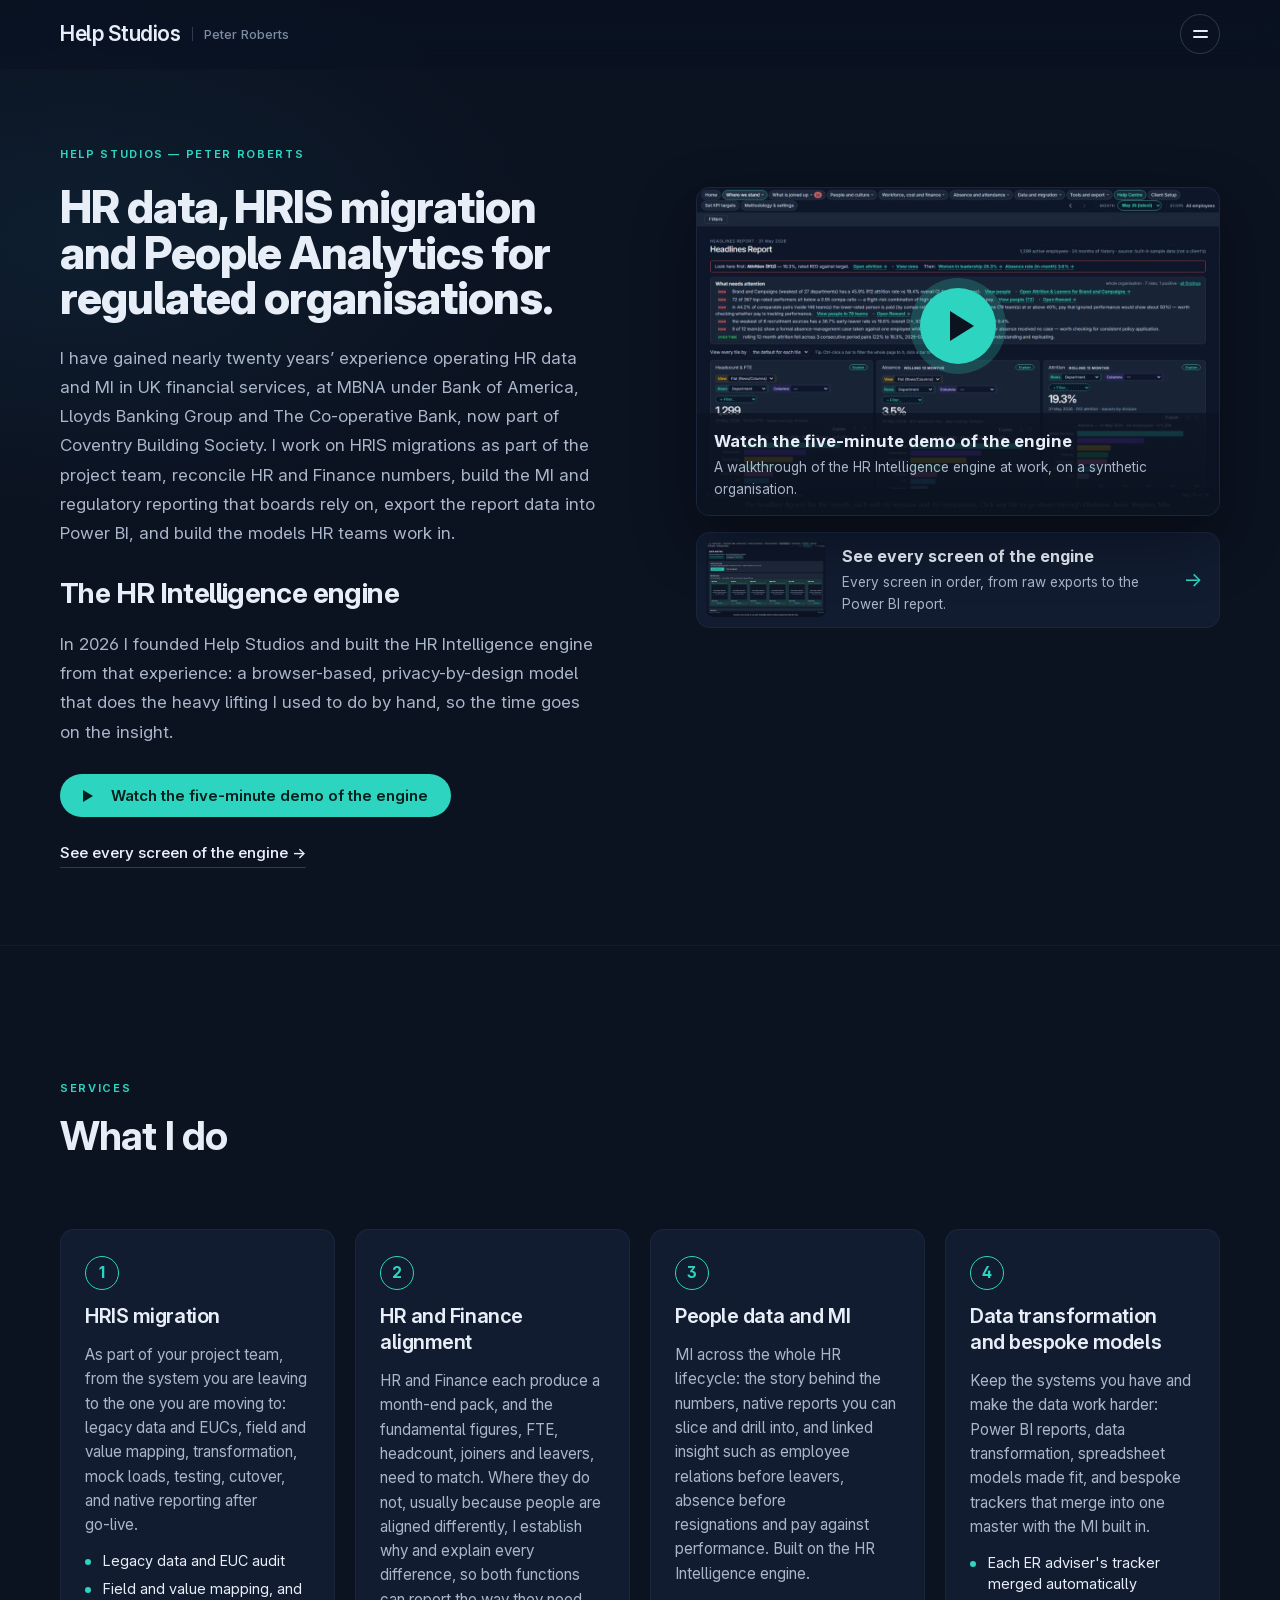
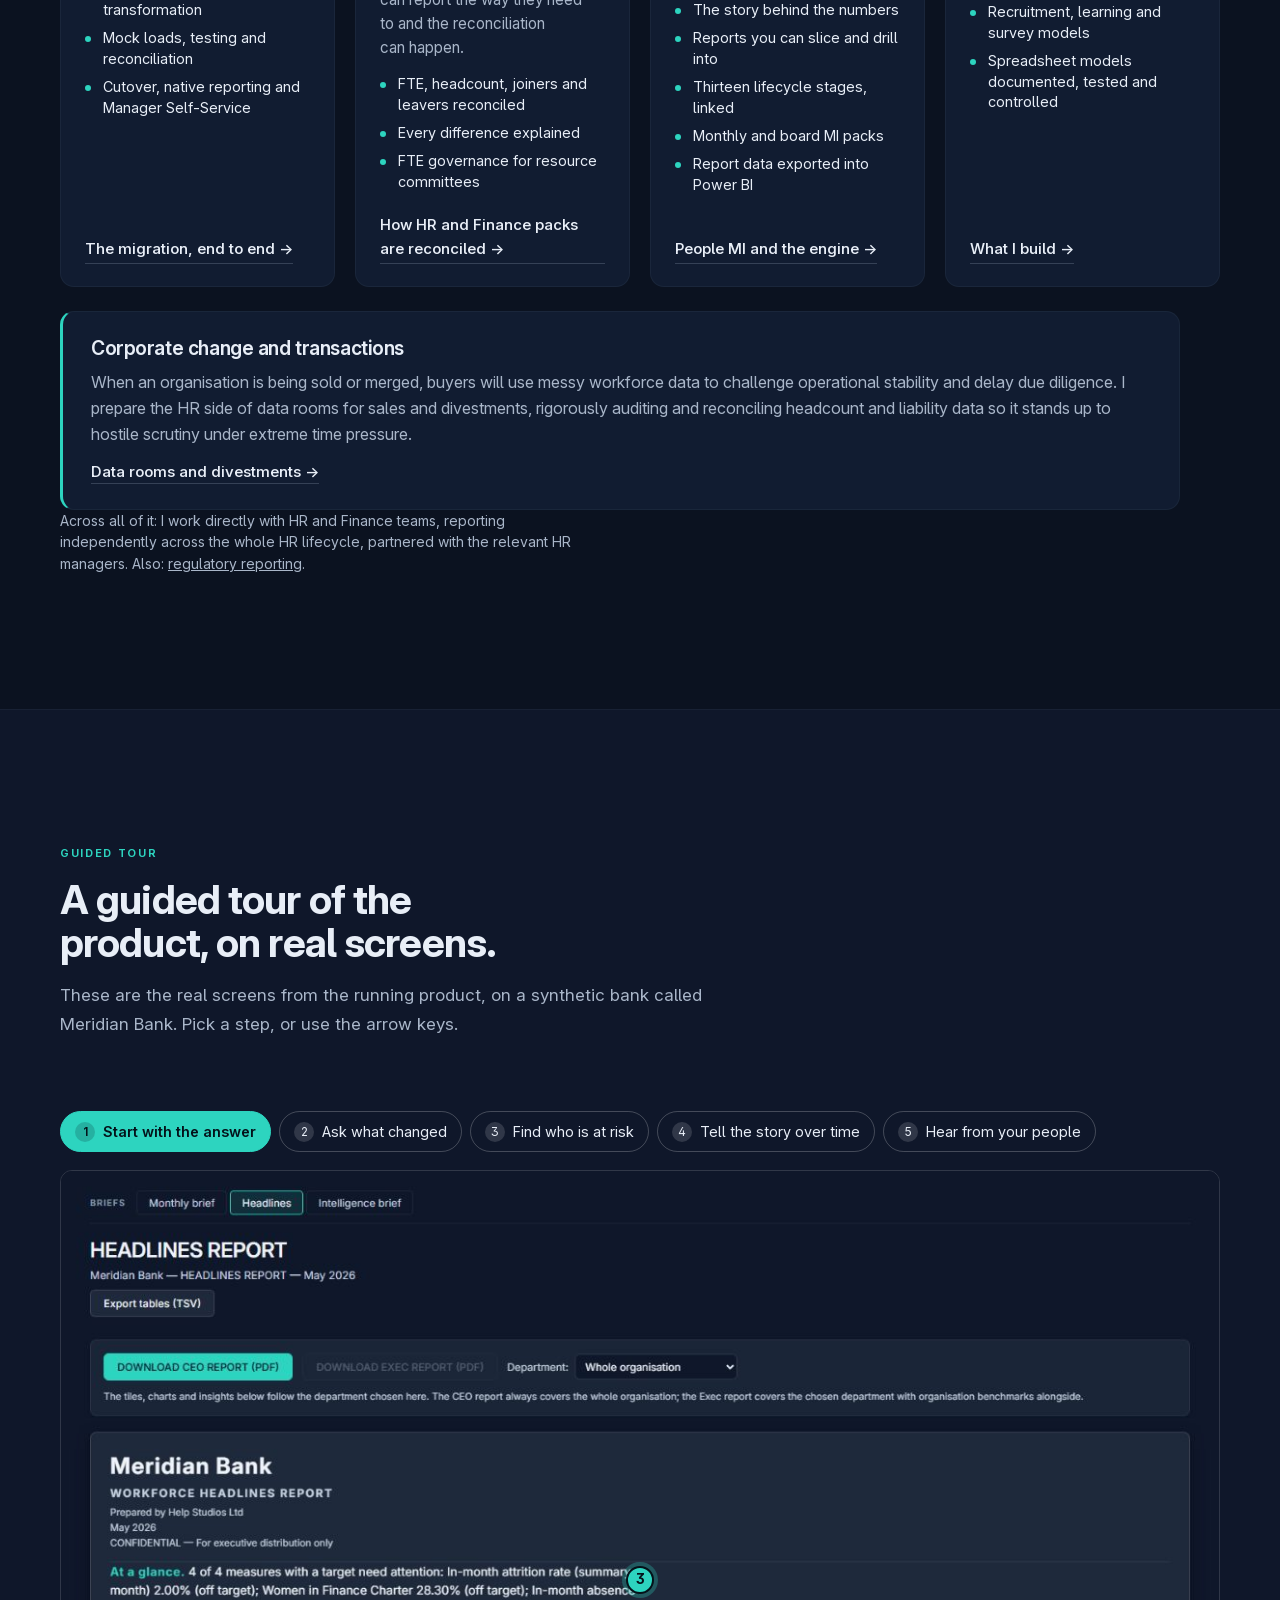
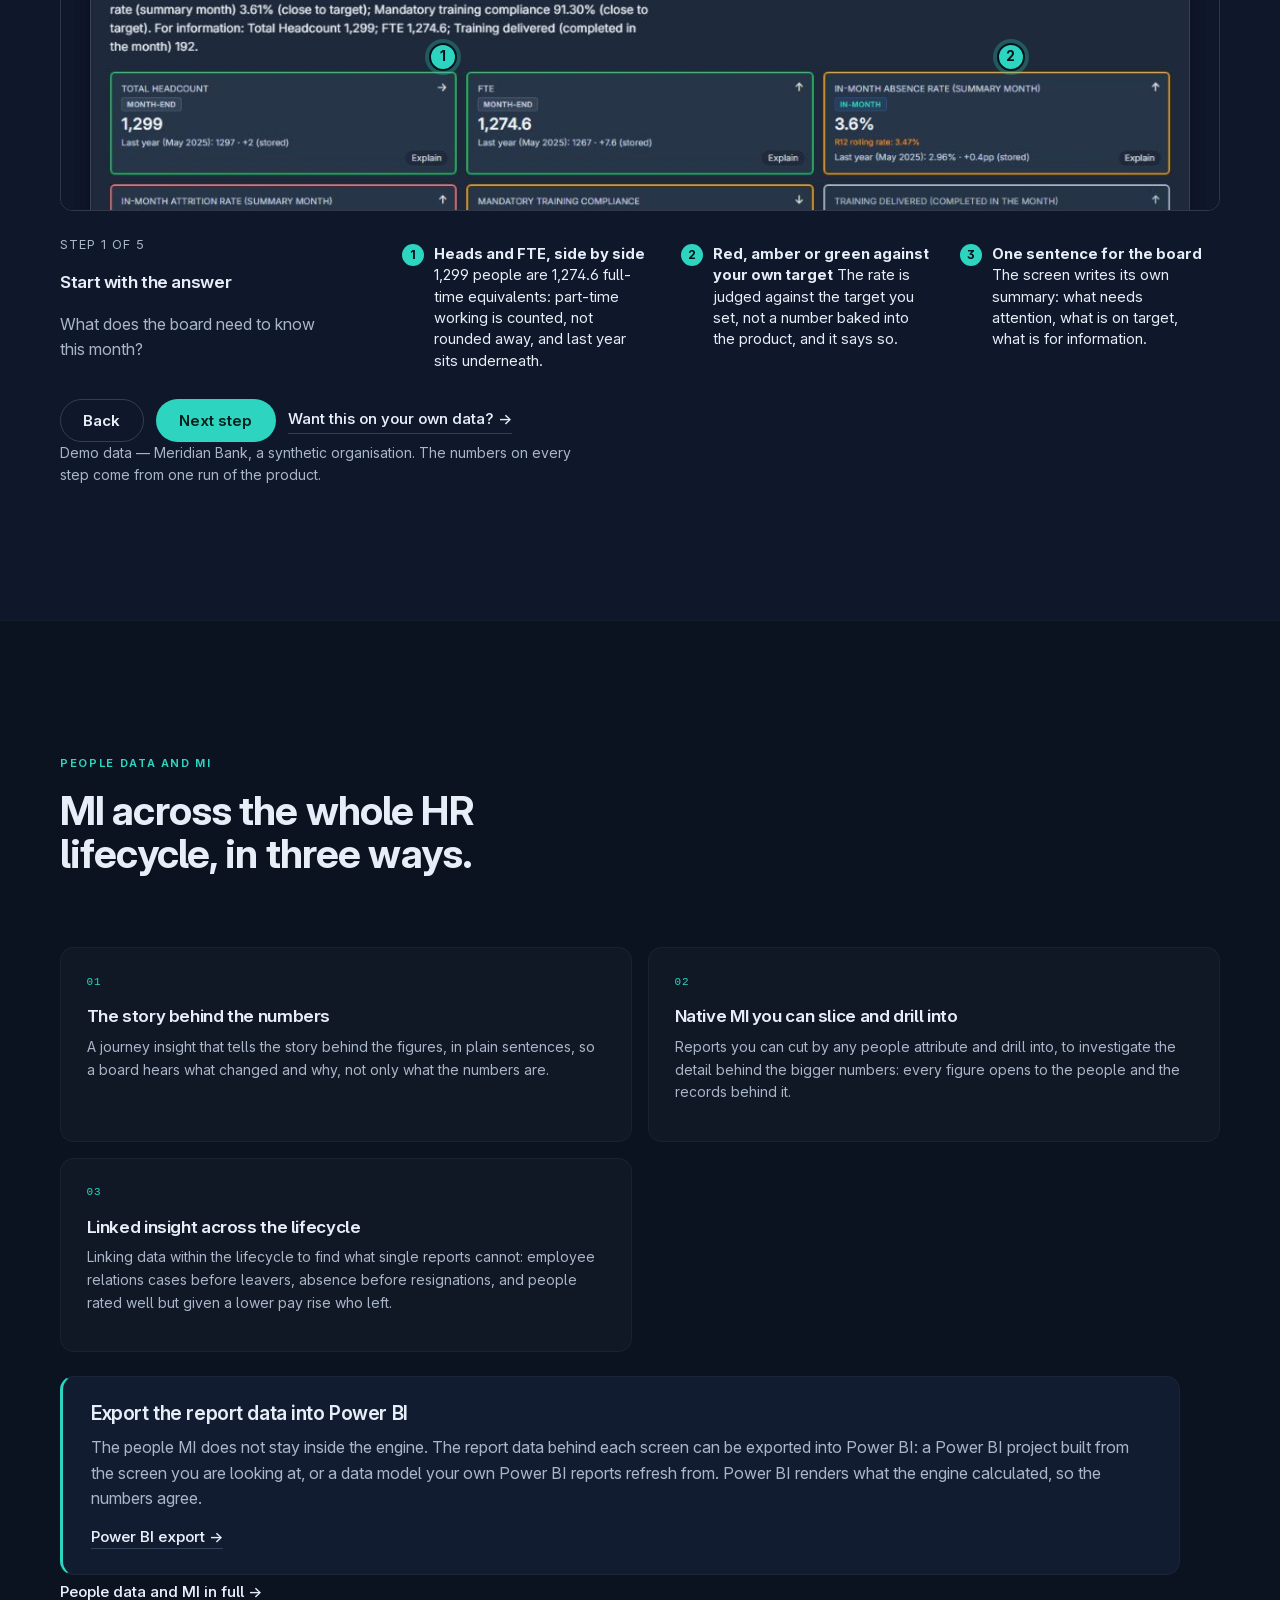
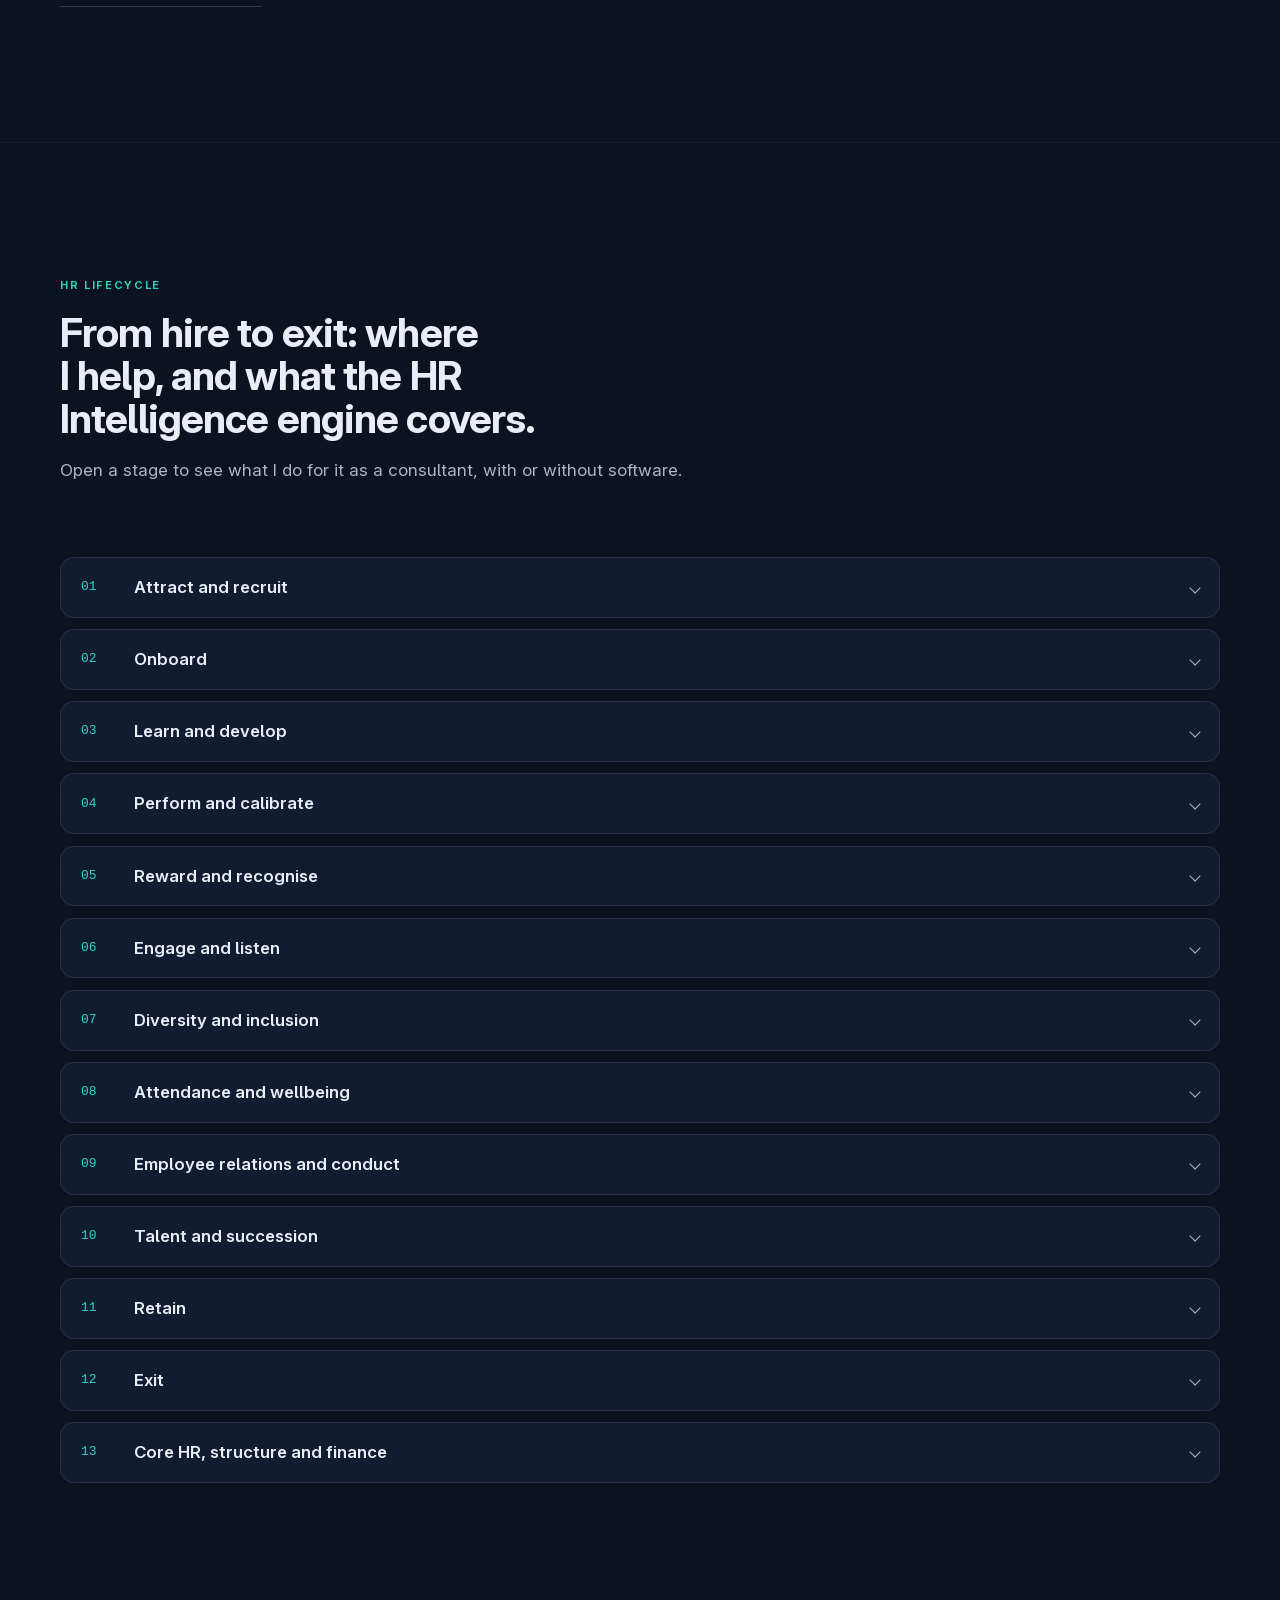
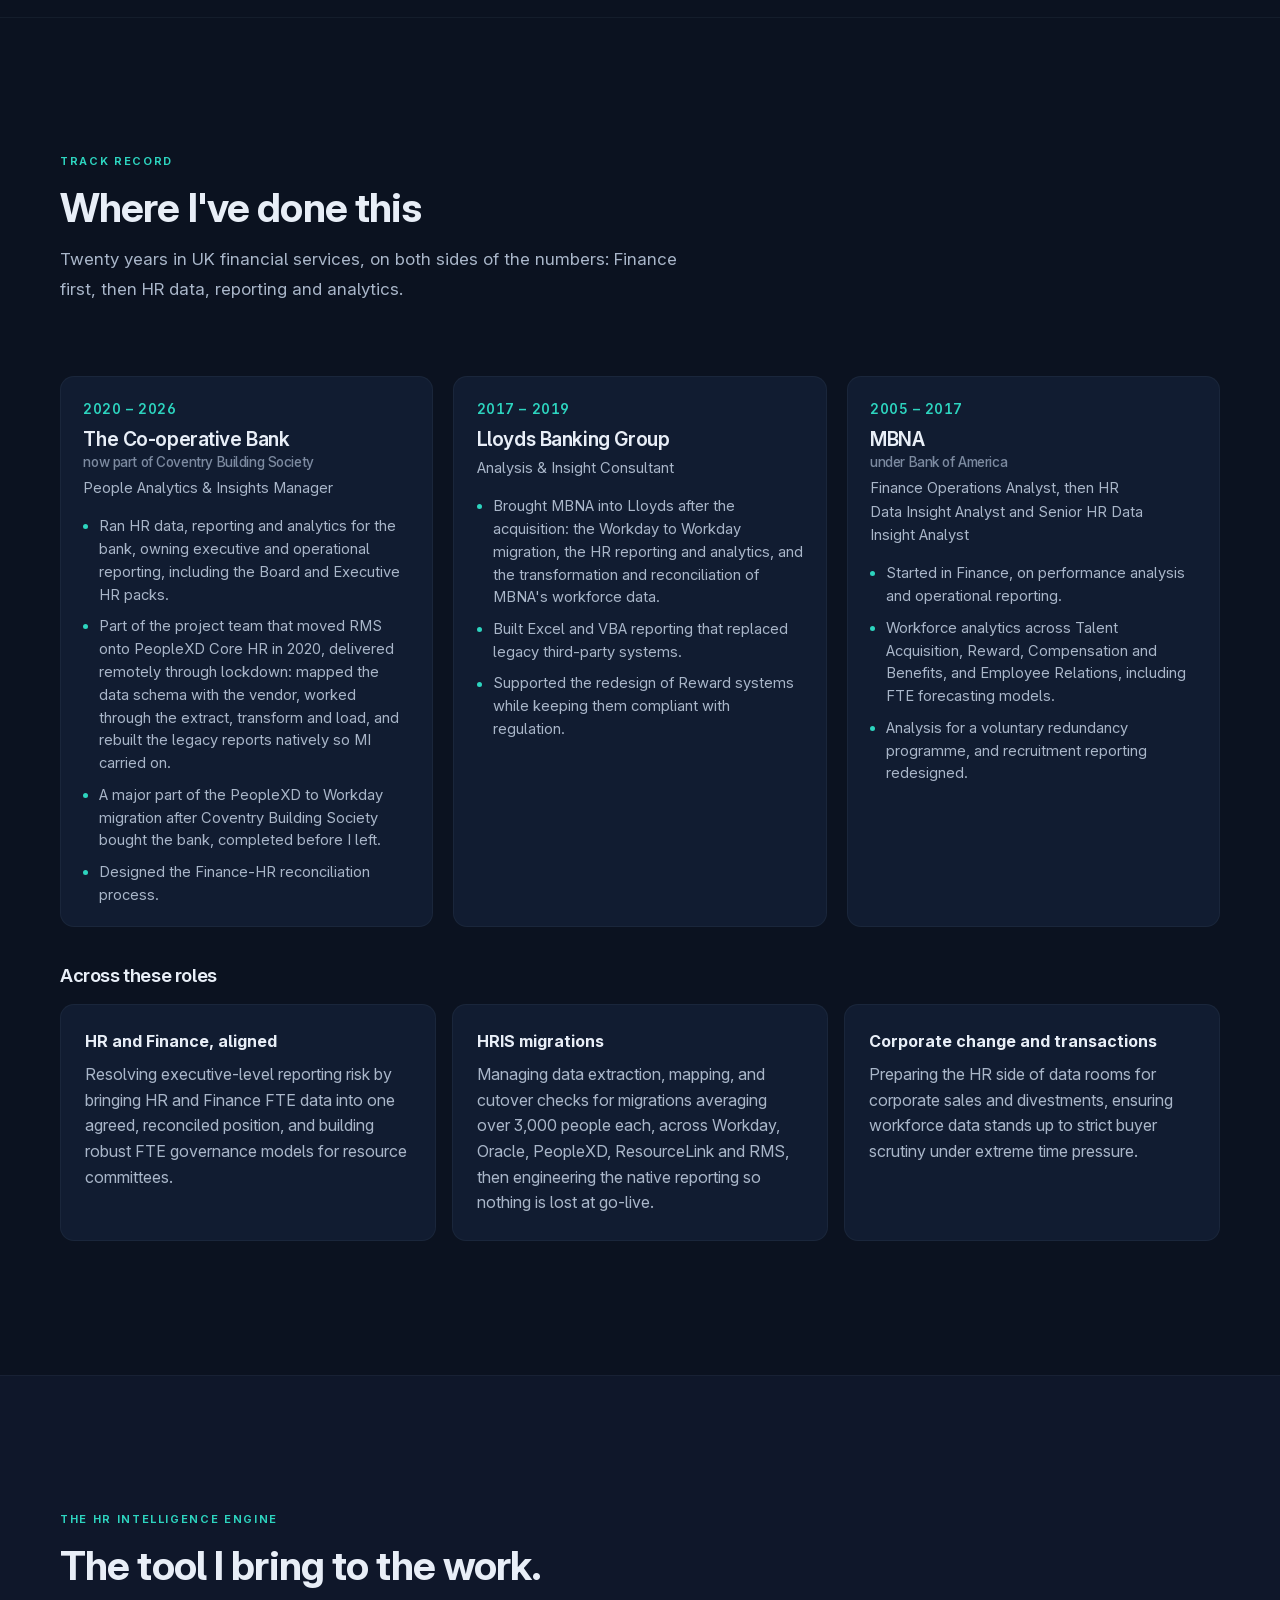
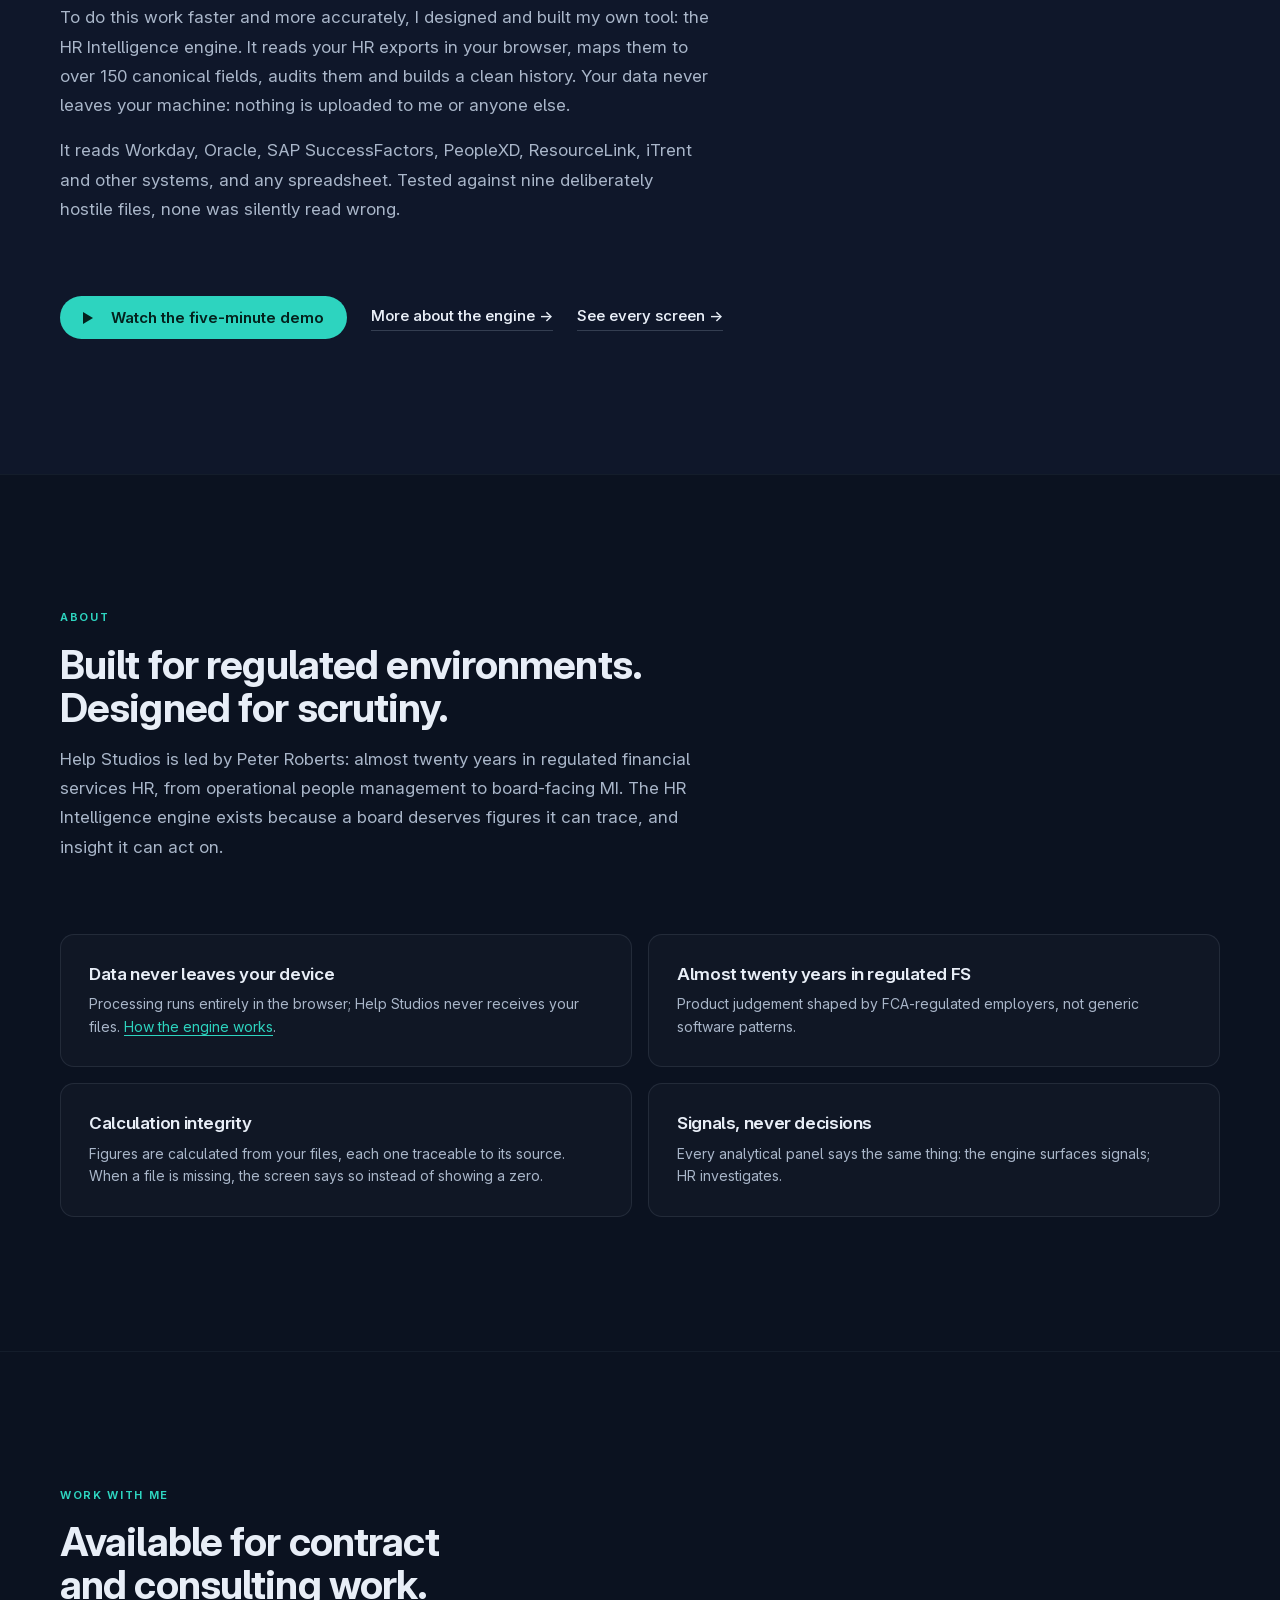
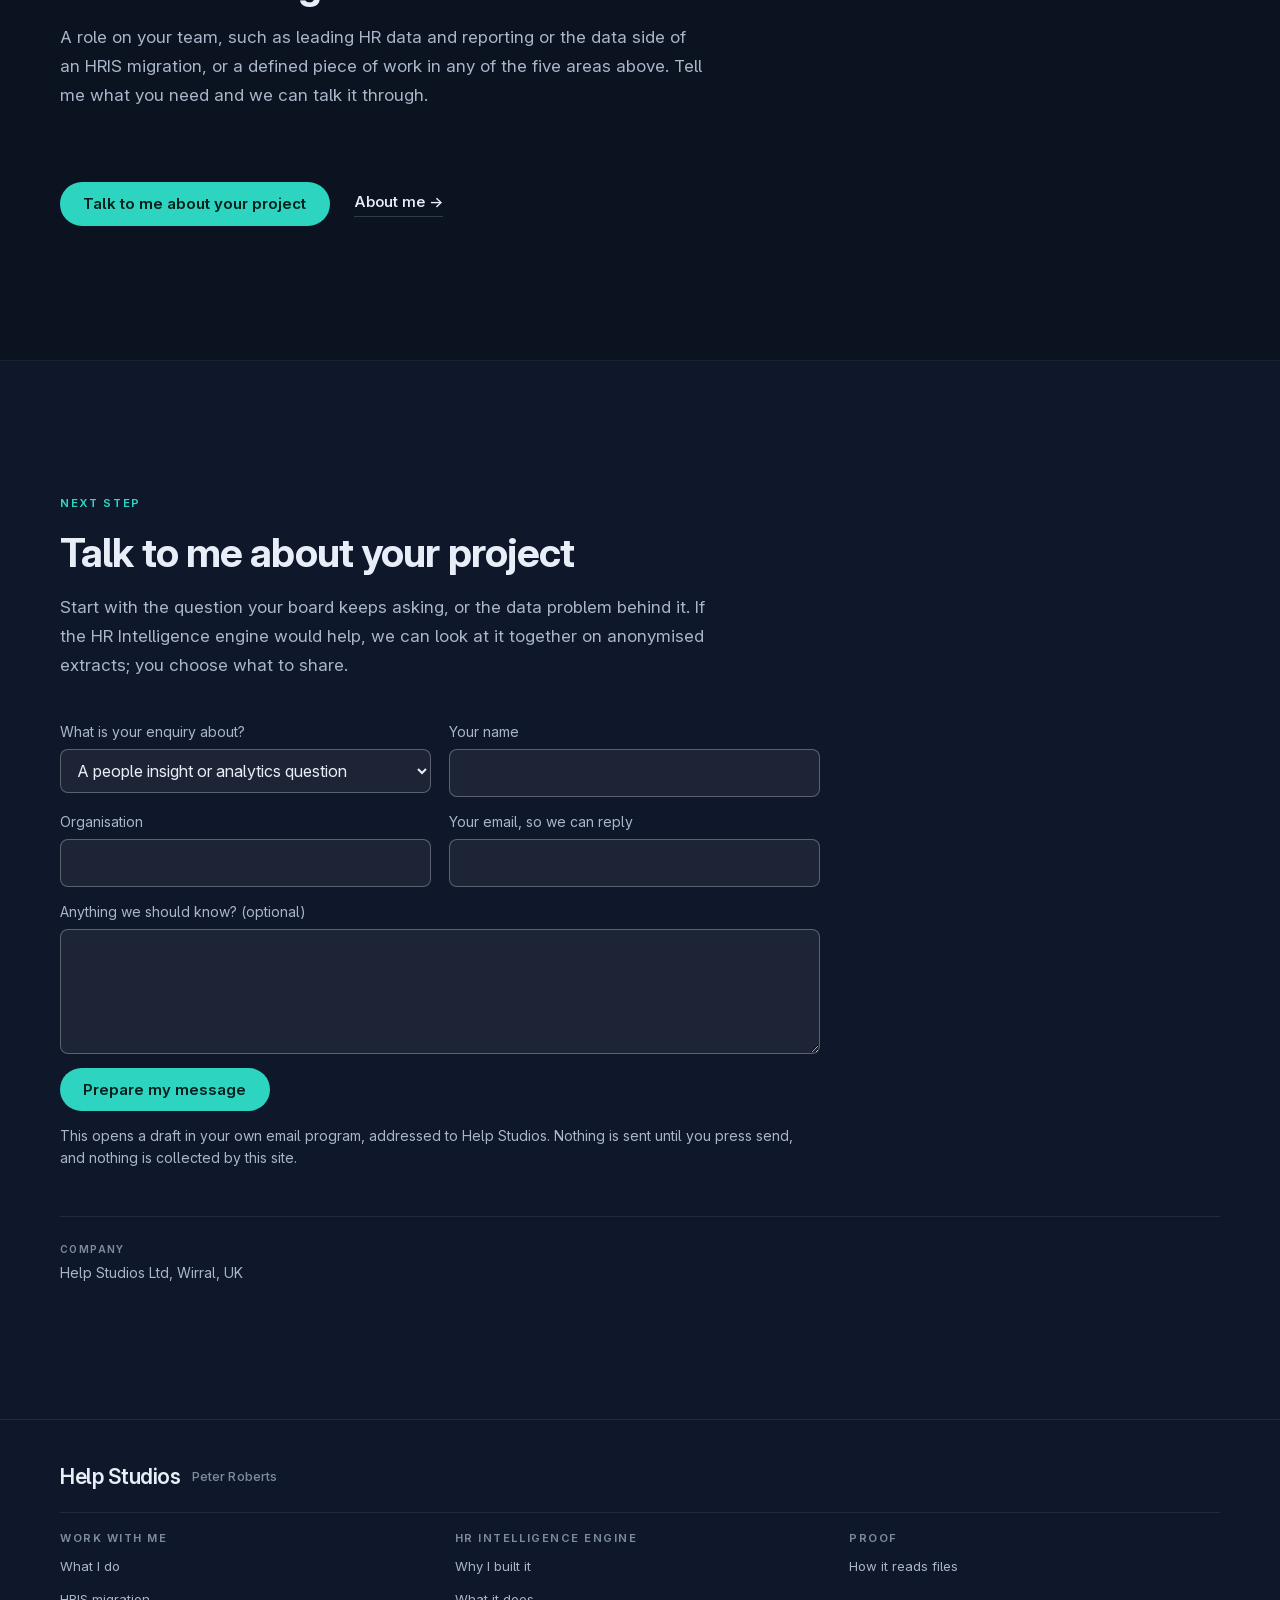
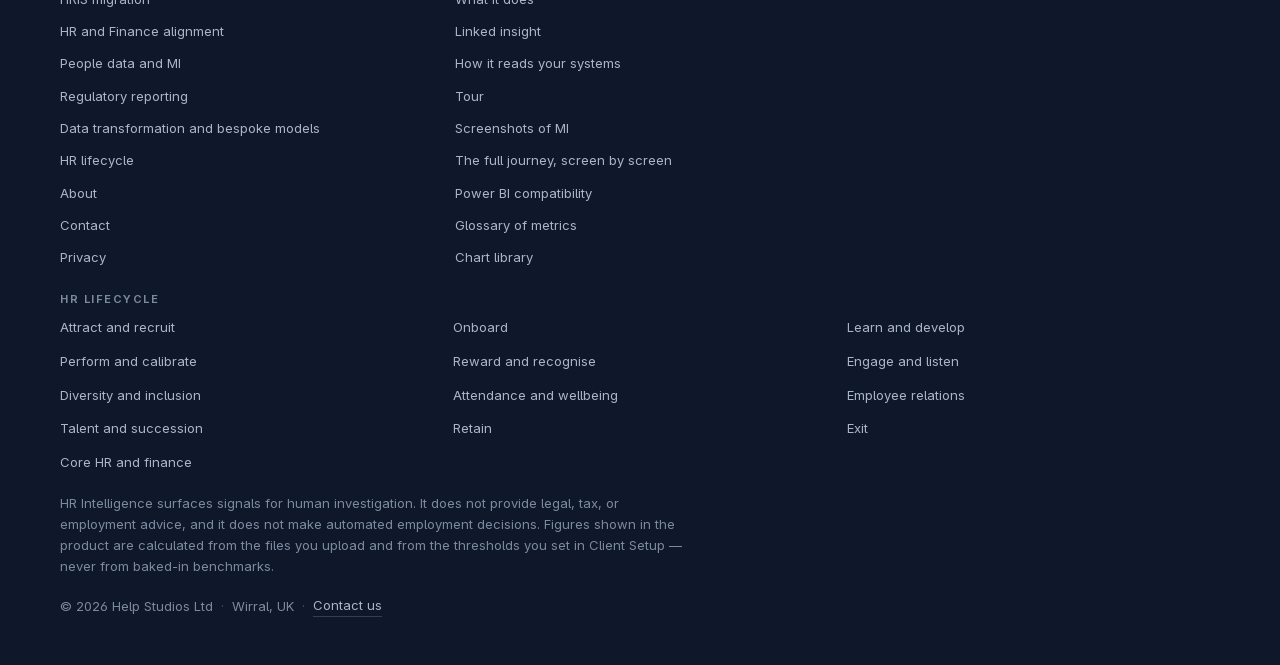
==== commit 8795b45c: "Publish: header dropdowns, hero around the engine" ====
--- a/index.html
+++ b/index.html
@@ -80,15 +80,60 @@
       </button>
 
       <nav class='site-nav' id='site-nav' aria-label='Primary'>
-        <div class='nav-item nav-has-menu nav-services'>
-          <button class='nav-menu-toggle' type='button' aria-expanded='false' aria-haspopup='true' aria-controls='menu-services'>What I do <span class='nav-caret' aria-hidden='true'></span></button>
-          <div class='nav-menu' id='menu-services'>
+        <div class='nav-item nav-has-menu nav-hris'>
+          <button class='nav-menu-toggle' type='button' aria-expanded='false' aria-haspopup='true' aria-controls='menu-hris'>HRIS migration <span class='nav-caret' aria-hidden='true'></span></button>
+          <div class='nav-menu' id='menu-hris'>
             <ul class='nav-menu-list'>
-              <li><a href='hris-migration.html'>HRIS migration</a></li>
-              <li><a href='hr-finance.html'>HR and Finance alignment</a></li>
-              <li><a href='mi-transformation.html'>People data and MI</a></li>
-              <li><a href='regulatory-reporting.html'>Regulatory reporting</a></li>
-              <li><a href='bespoke-tools.html'>Data transformation and bespoke models</a></li>
+              <li><a class='nav-menu-feature' href='hris-migration.html'><strong>HRIS migration</strong><span>Overview</span></a></li>
+              <li><a href='hris-migration.html#end-to-end'>The migration, end to end</a></li>
+              <li><a href='hris-migration.html#assistant'>The engine as my assistant</a></li>
+              <li><a href='hris-migration.html#done'>Where I have done this</a></li>
+            </ul>
+          </div>
+        </div>
+        <div class='nav-item nav-has-menu nav-hrf'>
+          <button class='nav-menu-toggle' type='button' aria-expanded='false' aria-haspopup='true' aria-controls='menu-hrf'>HR and Finance <span class='nav-caret' aria-hidden='true'></span></button>
+          <div class='nav-menu' id='menu-hrf'>
+            <ul class='nav-menu-list'>
+              <li><a class='nav-menu-feature' href='hr-finance.html'><strong>HR and Finance</strong><span>Overview</span></a></li>
+              <li><a href='hr-finance.html#how'>How I work</a></li>
+              <li><a href='hr-finance.html#transactions'>Corporate change and transactions</a></li>
+              <li><a href='hr-finance.html#track'>Where I have done this</a></li>
+            </ul>
+          </div>
+        </div>
+        <div class='nav-item nav-has-menu nav-mi'>
+          <button class='nav-menu-toggle' type='button' aria-expanded='false' aria-haspopup='true' aria-controls='menu-mi'>People data and MI <span class='nav-caret' aria-hidden='true'></span></button>
+          <div class='nav-menu' id='menu-mi'>
+            <ul class='nav-menu-list'>
+              <li><a class='nav-menu-feature' href='mi-transformation.html'><strong>People data and MI</strong><span>Overview</span></a></li>
+              <li><a href='mi-transformation.html#ways'>Three ways of reporting</a></li>
+              <li><a href='mi-transformation.html#linked'>Linked insight</a></li>
+              <li><a href='mi-transformation.html#packs'>MI packs and data management</a></li>
+              <li><a href='mi-transformation.html#lifecycle'>Across the lifecycle</a></li>
+              <li><a href='mi-transformation.html#powerbi'>Export into Power BI</a></li>
+            </ul>
+          </div>
+        </div>
+        <div class='nav-item nav-has-menu nav-reg'>
+          <button class='nav-menu-toggle' type='button' aria-expanded='false' aria-haspopup='true' aria-controls='menu-reg'>Regulatory reporting <span class='nav-caret' aria-hidden='true'></span></button>
+          <div class='nav-menu' id='menu-reg'>
+            <ul class='nav-menu-list'>
+              <li><a class='nav-menu-feature' href='regulatory-reporting.html'><strong>Regulatory reporting</strong><span>Overview</span></a></li>
+              <li><a href='regulatory-reporting.html#what'>What I report on</a></li>
+              <li><a href='regulatory-reporting.html#proof'>In the engine</a></li>
+            </ul>
+          </div>
+        </div>
+        <div class='nav-item nav-has-menu nav-bsp'>
+          <button class='nav-menu-toggle' type='button' aria-expanded='false' aria-haspopup='true' aria-controls='menu-bsp'>Bespoke models <span class='nav-caret' aria-hidden='true'></span></button>
+          <div class='nav-menu' id='menu-bsp'>
+            <ul class='nav-menu-list'>
+              <li><a class='nav-menu-feature' href='bespoke-tools.html'><strong>Bespoke models</strong><span>Overview</span></a></li>
+              <li><a href='bespoke-tools.html#build'>What I build</a></li>
+              <li><a href='bespoke-tools.html#models'>Bespoke models</a></li>
+              <li><a href='bespoke-tools.html#euc'>Spreadsheet models made fit</a></li>
+              <li><a href='bespoke-tools.html#how'>How I build</a></li>
             </ul>
           </div>
         </div>
@@ -96,10 +141,10 @@
           <button class='nav-menu-toggle' type='button' aria-expanded='false' aria-haspopup='true' aria-controls='menu-engine'>The engine <span class='nav-caret' aria-hidden='true'></span></button>
           <div class='nav-menu' id='menu-engine'>
             <ul class='nav-menu-list'>
-              <li><a class='nav-menu-feature' href='engine.html'<span>An entire MI team, in one product</span></a></li>
-              <li><a href='mi-transformation.html#linked'>Linked insight</a></li>
+              <li><a class='nav-menu-feature' href='engine.html'><strong>The HR Intelligence engine</strong><span>An entire MI team, in one product</span></a></li>
+              <li><a href='engine.html#tour'>Guided tour</a></li>
+              <li><a href='journey.html'>The full journey, screen by screen</a></li>
               <li><a href='screenshots.html'>Screenshots of MI</a></li>
-              <li><a href='journey.html'>The full journey, screen by screen</a></li>
               <li><a href='powerbi.html'>Power BI compatibility</a></li>
               <li><a href='glossary.html'>Glossary of metrics</a></li>
               <li><a href='chart-library.html'>Chart library</a></li>
@@ -120,34 +165,28 @@
         <div class="hero-copy">
           <p class="eyebrow">Help Studios — Peter Roberts</p>
 
-          <h1>HR data, HRIS migration and people analytics for regulated organisations.</h1>
-
-          <p class='lede'>I have spent twenty years running HR data and MI in UK financial services, at MBNA under Bank of America, Lloyds Banking Group and The Co-operative Bank, now part of Coventry Building Society. I work on HRIS migrations as part of the project team, reconcile HR and Finance numbers, build the MI and regulatory reporting that boards rely on, export the report data into Power BI, and build the models HR teams work in.</p>
-          
+          <h1>HR data, HRIS migration and People Analytics for regulated organisations.</h1>
+
+          <p class='lede'>I have gained nearly twenty years&rsquo; experience operating HR data and MI in UK financial services, at MBNA under Bank of America, Lloyds Banking Group and The Co-operative Bank, now part of Coventry Building Society. I work on HRIS migrations as part of the project team, reconcile HR and Finance numbers, build the MI and regulatory reporting that boards rely on, export the report data into Power BI, and build the models HR teams work in.</p>
+
+          <h2 class="hero-engine-title">The HR Intelligence engine</h2>
+          <p class="lede hero-engine-text">In 2026 I founded Help Studios and built the HR Intelligence engine from that experience: a browser-based, privacy-by-design model that does the heavy lifting I used to do by hand, so the time goes on the insight.</p>
 
           <div class="hero-actions">
-            <button class="btn btn-primary" type="button" data-video-open aria-haspopup="dialog"><span class="btn-play" aria-hidden="true"></span>Watch the five-minute demo</button>
-            <a class="btn btn-secondary" href="#contact">Talk to me about your project</a>
-            <a class="link-arrow" href="journey.html">See every screen<span aria-hidden="true"> →</span></a>
-          </div>
-
-          <ul class="hero-facts">
-            <li>Almost twenty years in HR data and MI</li>
-            <li>People MI exports into Power BI</li>
-            <li>Regulated financial services</li>
-            <li>Your data stays on your machine</li>
-          </ul>
+            <button class="btn btn-primary" type="button" data-video-open aria-haspopup="dialog"><span class="btn-play" aria-hidden="true"></span>Watch the five-minute demo of the engine</button>
+            <a class="link-arrow" href="journey.html">See every screen of the engine<span aria-hidden="true"> &rarr;</span></a>
+          </div>
         </div>
 
         <div class="hero-media">
           <button class="hero-video" type="button" data-video-open aria-haspopup="dialog">
             <img src="assets/journey/10-report-canvas.jpg" alt="The Headlines screen of the HR Intelligence engine, as it appears in the demo video" width="1200" height="750" decoding="async">
             <span class="hero-video-play" aria-hidden="true"></span>
-            <span class="hero-video-label"><strong>Watch the five-minute demo</strong><span>A walkthrough of the engine at work, on a synthetic organisation.</span></span>
+            <span class="hero-video-label"><strong>Watch the five-minute demo of the engine</strong><span>A walkthrough of the HR Intelligence engine at work, on a synthetic organisation.</span></span>
           </button>
           <a class="hero-journey" href="journey.html">
             <img src="assets/journey/01-data-matrix.jpg" alt="" width="1200" height="750" loading="lazy" decoding="async">
-            <span class="hero-journey-text"><strong>See every screen</strong><span>Every screen in order, from raw exports to the Power BI report.</span></span>
+            <span class="hero-journey-text"><strong>See every screen of the engine</strong><span>Every screen in order, from raw exports to the Power BI report.</span></span>
             <span class="hero-journey-arrow" aria-hidden="true">→</span>
           </a>
         </div>
@@ -193,6 +232,7 @@
               <li>Reports you can slice and drill into</li>
               <li>Thirteen lifecycle stages, linked</li>
               <li>Monthly and board MI packs</li>
+              <li>Report data exported into Power BI</li>
             </ul>
             <a class="link-arrow" href="mi-transformation.html">People MI and the engine<span aria-hidden="true"> →</span></a>
           </li>
--- a/css/site.css
+++ b/css/site.css
@@ -329,7 +329,7 @@
    the inline nav needs 748px, which leaves 269 for the brand and it was 306, so
    the product suffix steps aside rather than the five links wrap onto a second
    row. Below 1080 the nav collapses into the toggle and the suffix comes back. */
-@media (min-width: 1081px) and (max-width: 1180px) {
+@media (min-width: 1361px) and (max-width: 1480px) {
   .brand-product,
   .brand-rule { display: none; }
 }
@@ -1515,18 +1515,18 @@
 
 /* ── Responsive ──────────────────────────────────────────────────────────── */
 
-@media (max-width: 1080px) {
+@media (max-width: 1360px) {
   .hero-grid { grid-template-columns: 1fr; }
   .hero-copy h1 { max-width: 26ch; }
   .powerbi-grid { grid-template-columns: 1fr; }
   .powerbi-visual { max-width: 520px; }
 }
 
-@media (max-width: 1080px) {
+@media (max-width: 1360px) {
   .feature-grid { grid-template-columns: repeat(2, minmax(0, 1fr)); }
 }
 
-@media (max-width: 1080px) {
+@media (max-width: 1360px) {
   .nav-toggle { display: inline-flex; }
 
   .site-nav {
@@ -2196,7 +2196,7 @@
   box-shadow: 0 24px 48px -24px rgba(0, 0, 0, 0.6);
 }
 .nav-item.is-open .nav-menu { display: block; }
-@media (hover: hover) and (min-width: 1081px) { .nav-has-menu:hover .nav-menu { display: block; } .nav-has-menu:hover .nav-caret { transform: rotate(225deg) translateY(-1px); } }
+@media (hover: hover) and (min-width: 1361px) { .nav-has-menu:hover .nav-menu { display: block; } .nav-has-menu:hover .nav-caret { transform: rotate(225deg) translateY(-1px); } }
 #menu-lifecycle { min-width: 30rem; }
 .nav-menu-label { margin: 0 0 0.6rem; font-size: 0.75rem; letter-spacing: 0.04em; color: var(--c-text-3); }
 .nav-menu-list { list-style: none; margin: 0; padding: 0; }
@@ -2205,7 +2205,7 @@
 .site-nav .nav-menu a:not(.btn) { display: block; padding: 0.42rem 0; border-bottom: 0; font-size: 0.875rem; }
 .site-nav .nav-menu a:not(.btn):hover { color: var(--c-accent-hover); border-bottom: 0; }
 .site-nav .nav-menu-all { margin-top: 0.5rem; padding-top: 0.7rem !important; border-top: 1px solid var(--c-line) !important; color: var(--c-accent) !important; font-weight: 600; }
-@media (max-width: 1080px) {
+@media (max-width: 1360px) {
   .site-nav { max-height: calc(100vh - var(--header-h)); overflow-y: auto; }
   .nav-item { display: block; border-bottom: 1px solid var(--c-line); }
   .nav-menu-toggle { width: 100%; justify-content: space-between; padding: 0.9rem 0; font-size: 0.9375rem; border-bottom: 0; }
@@ -2498,10 +2498,10 @@
 .offer-close { text-align: left; }
 
 /* The header holds one row: no label breaks inside itself (11 Nov 2026: 'Bespoke tool creation / enhancement' split over two lines at 1280px) */
-@media (min-width: 1081px) { .site-nav > a, .site-nav .nav-menu-toggle, .site-nav .nav-cta { white-space: nowrap; } }
+@media (min-width: 1361px) { .site-nav > a, .site-nav .nav-menu-toggle, .site-nav .nav-cta { white-space: nowrap; } }
 
 /* Between 1081 and 1180 the four doors plus Contact me need a little less space between them */
-@media (min-width: 1081px) and (max-width: 1180px) { .site-nav { gap: 1rem; } }
+@media (min-width: 1361px) and (max-width: 1480px) { .site-nav { gap: 1rem; } }
 
 /* Offer pages: card grids that fill their rows (four cards two by two, eight cards four across) so no card sits alone on a row */
 @media (min-width: 900px) { .service-grid.cols-2, .service-grid.cols-4 { grid-template-columns: repeat(2, minmax(0, 1fr)); } }
@@ -2648,3 +2648,7 @@
 .corp-band { margin-top: 1.5rem; padding: 1.5rem 1.75rem; border: 1px solid var(--c-line-faint); border-left: 3px solid var(--c-accent); border-radius: var(--r-md); background: var(--c-surface); max-width: 70rem; }
 .corp-band h3 { margin: 0 0 0.5rem; font-size: 1.2rem; }
 .corp-band p { margin: 0 0 0.75rem; color: var(--c-text-2); line-height: 1.6; }
+
+/* 12 Nov: the engine introduction under the hero headline */
+.hero-engine-title { font-size: clamp(1.4rem, 2.2vw, 1.8rem); margin: 0.5rem 0 0; }
+.hero-engine-text { margin: 0; }
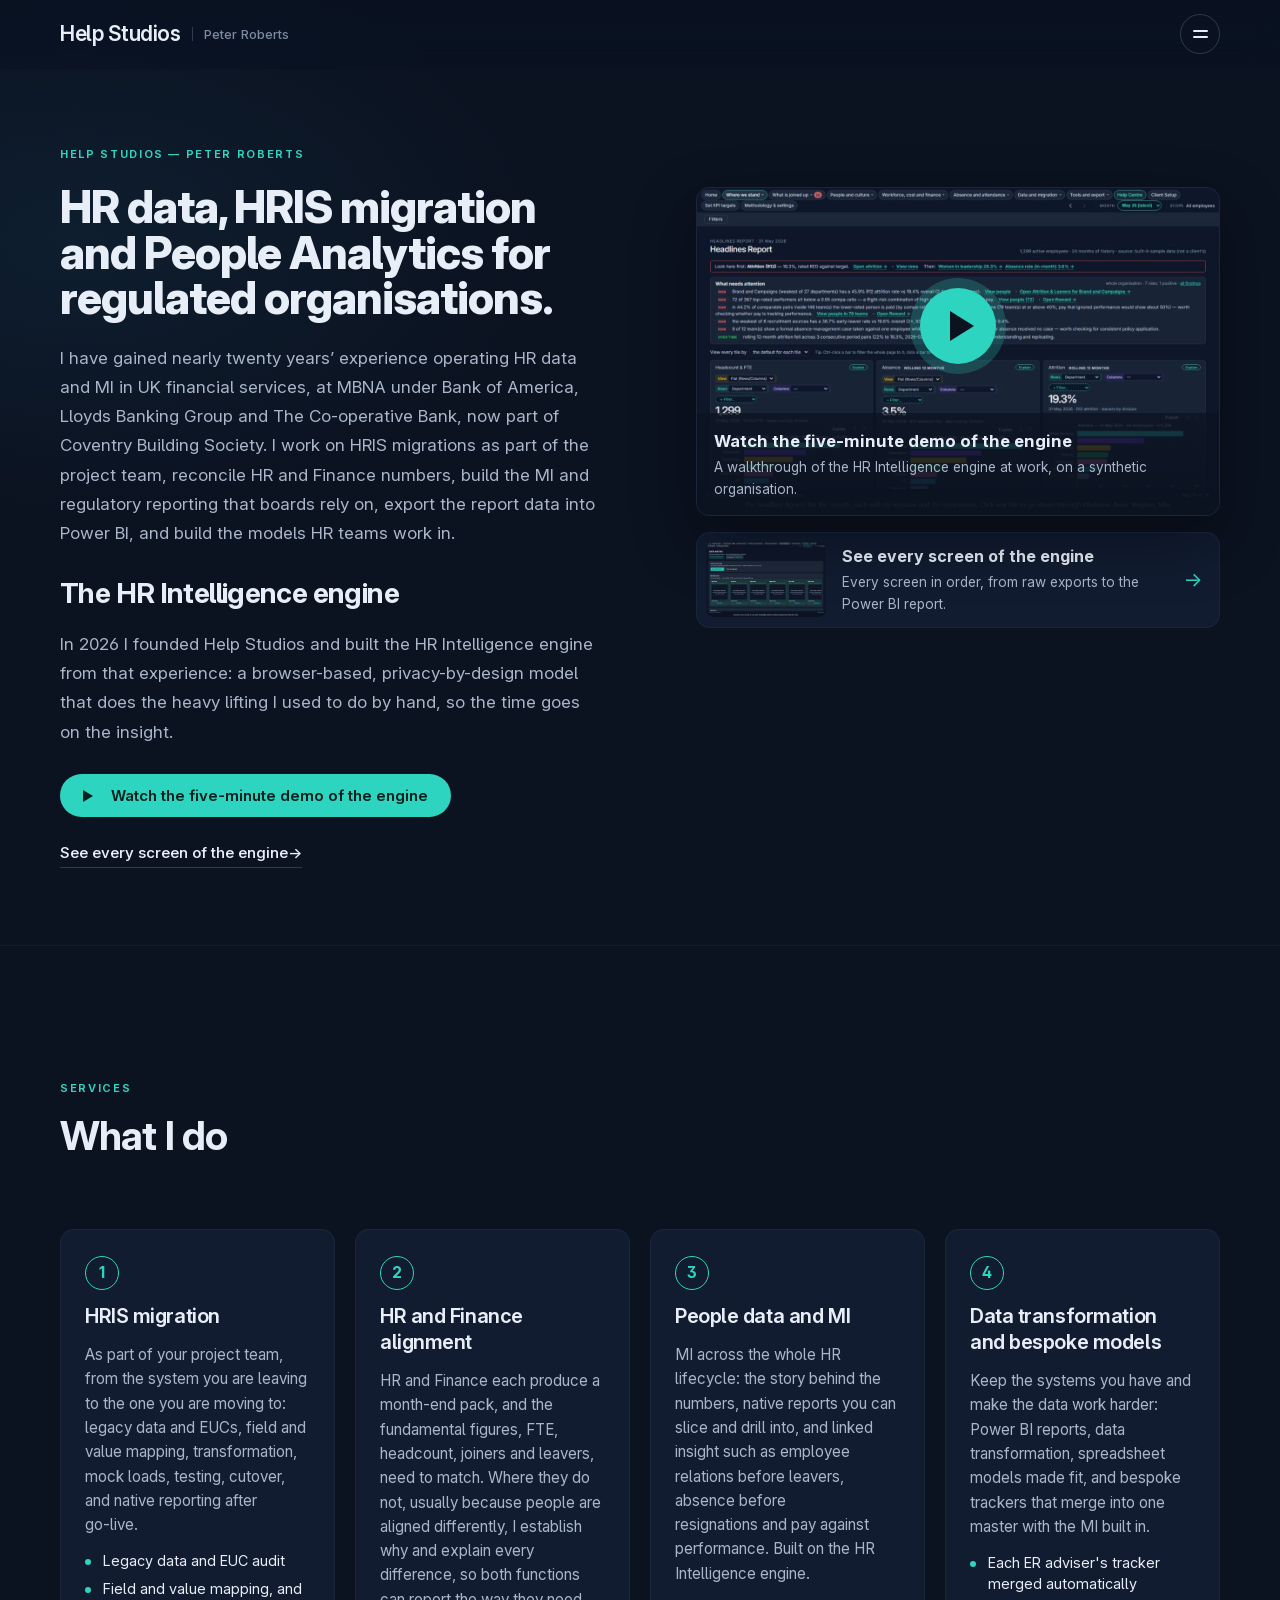
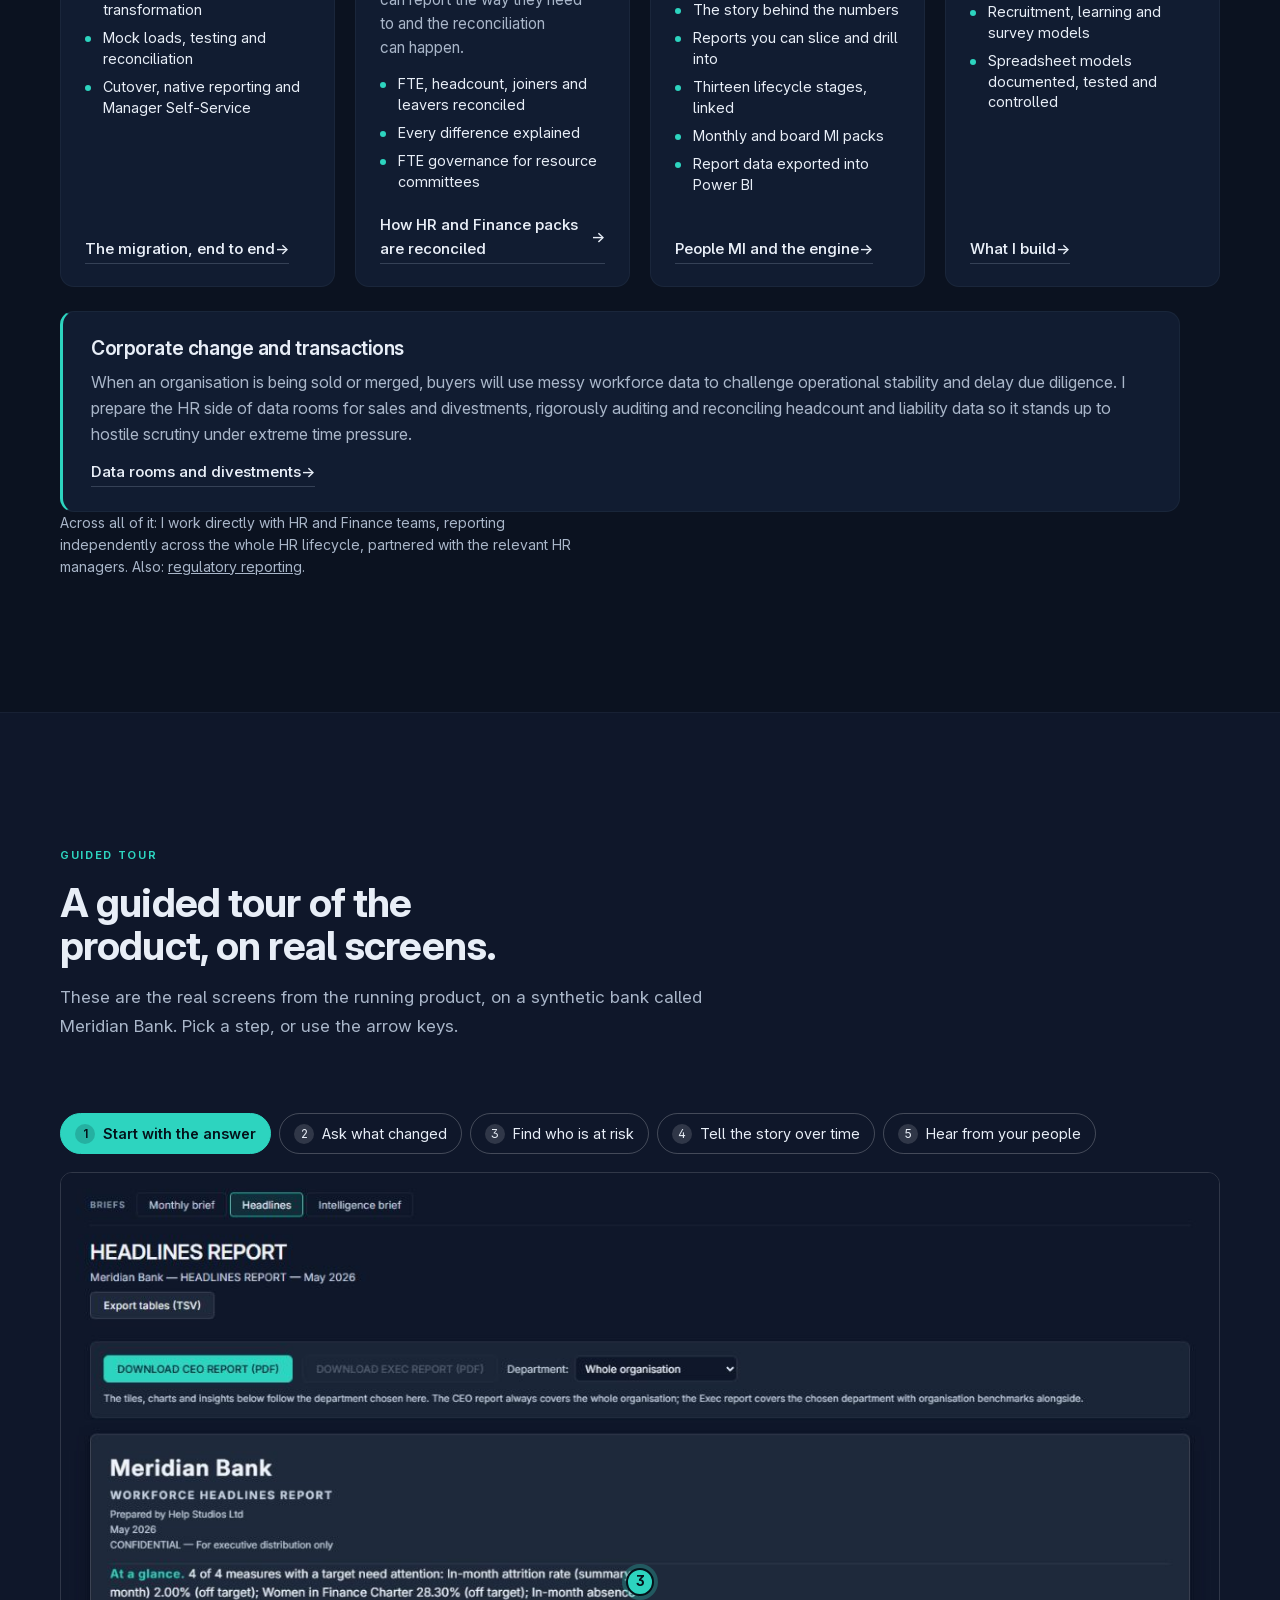
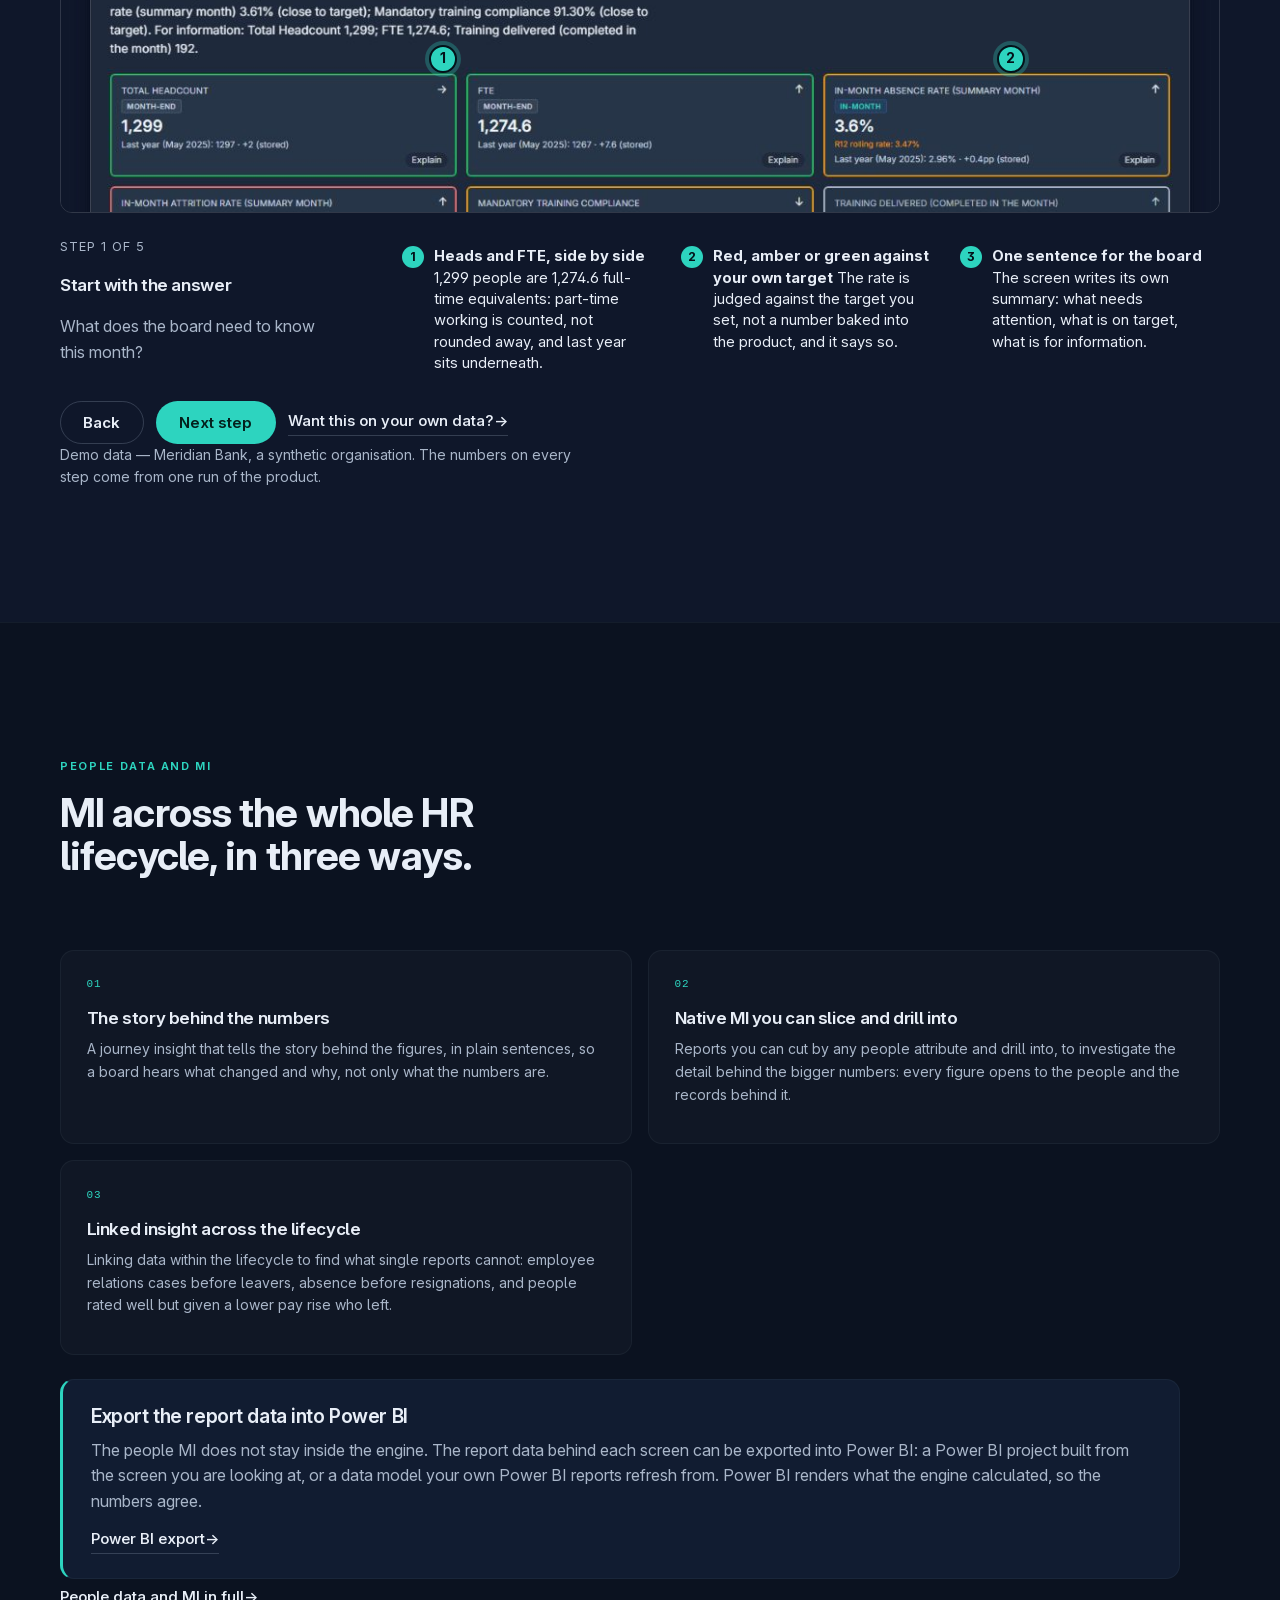
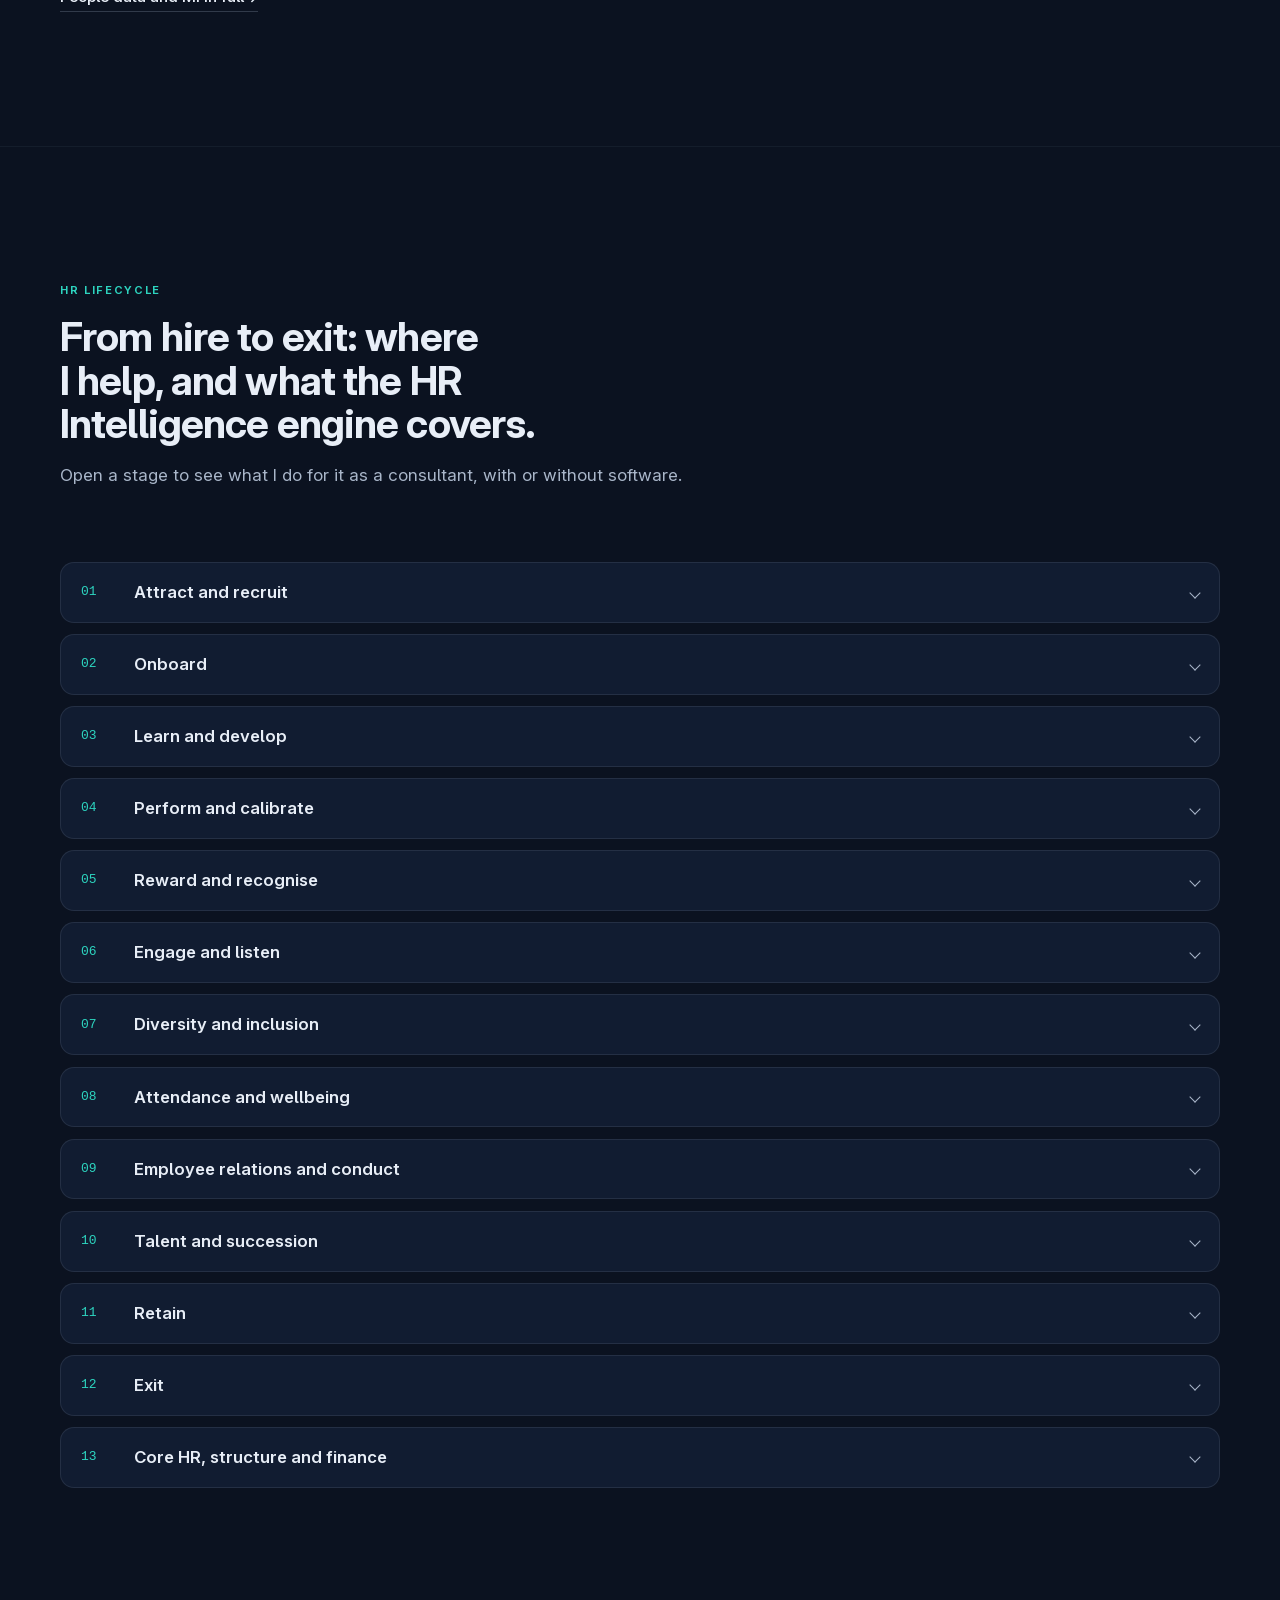
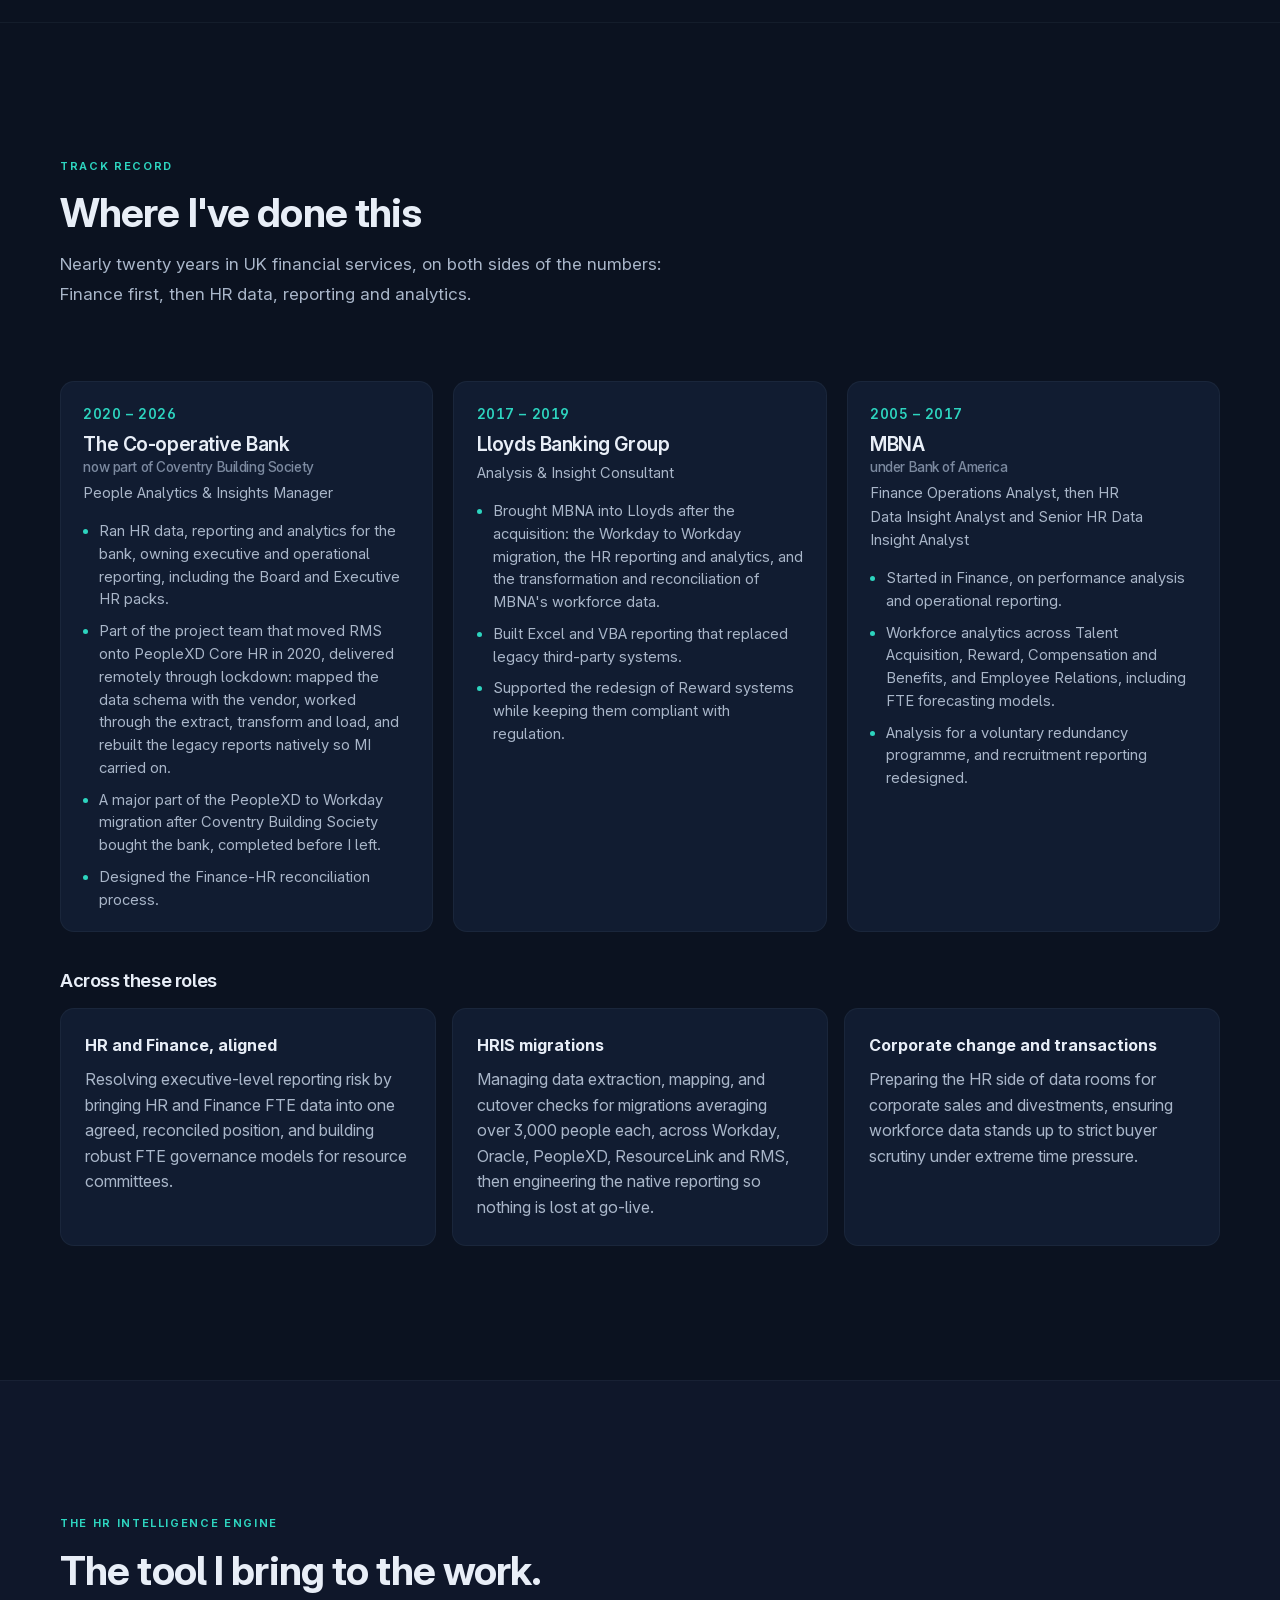
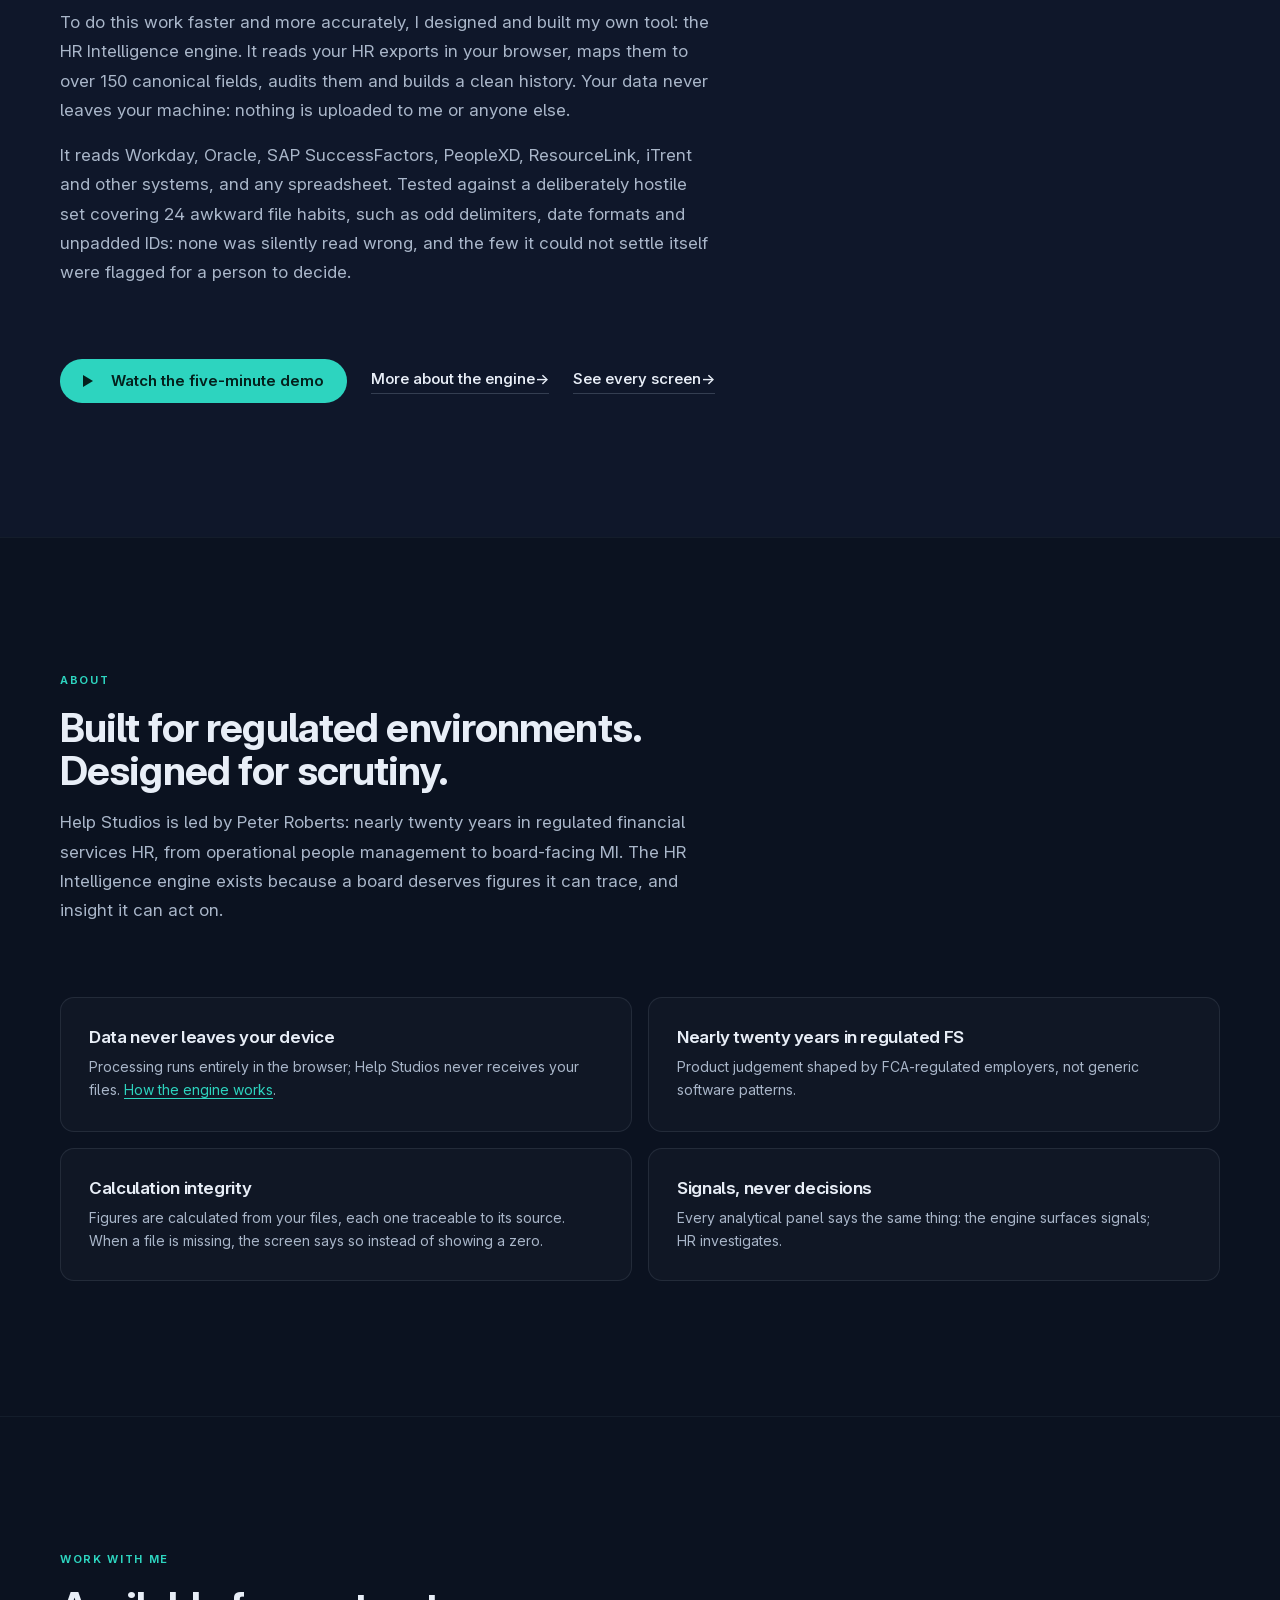
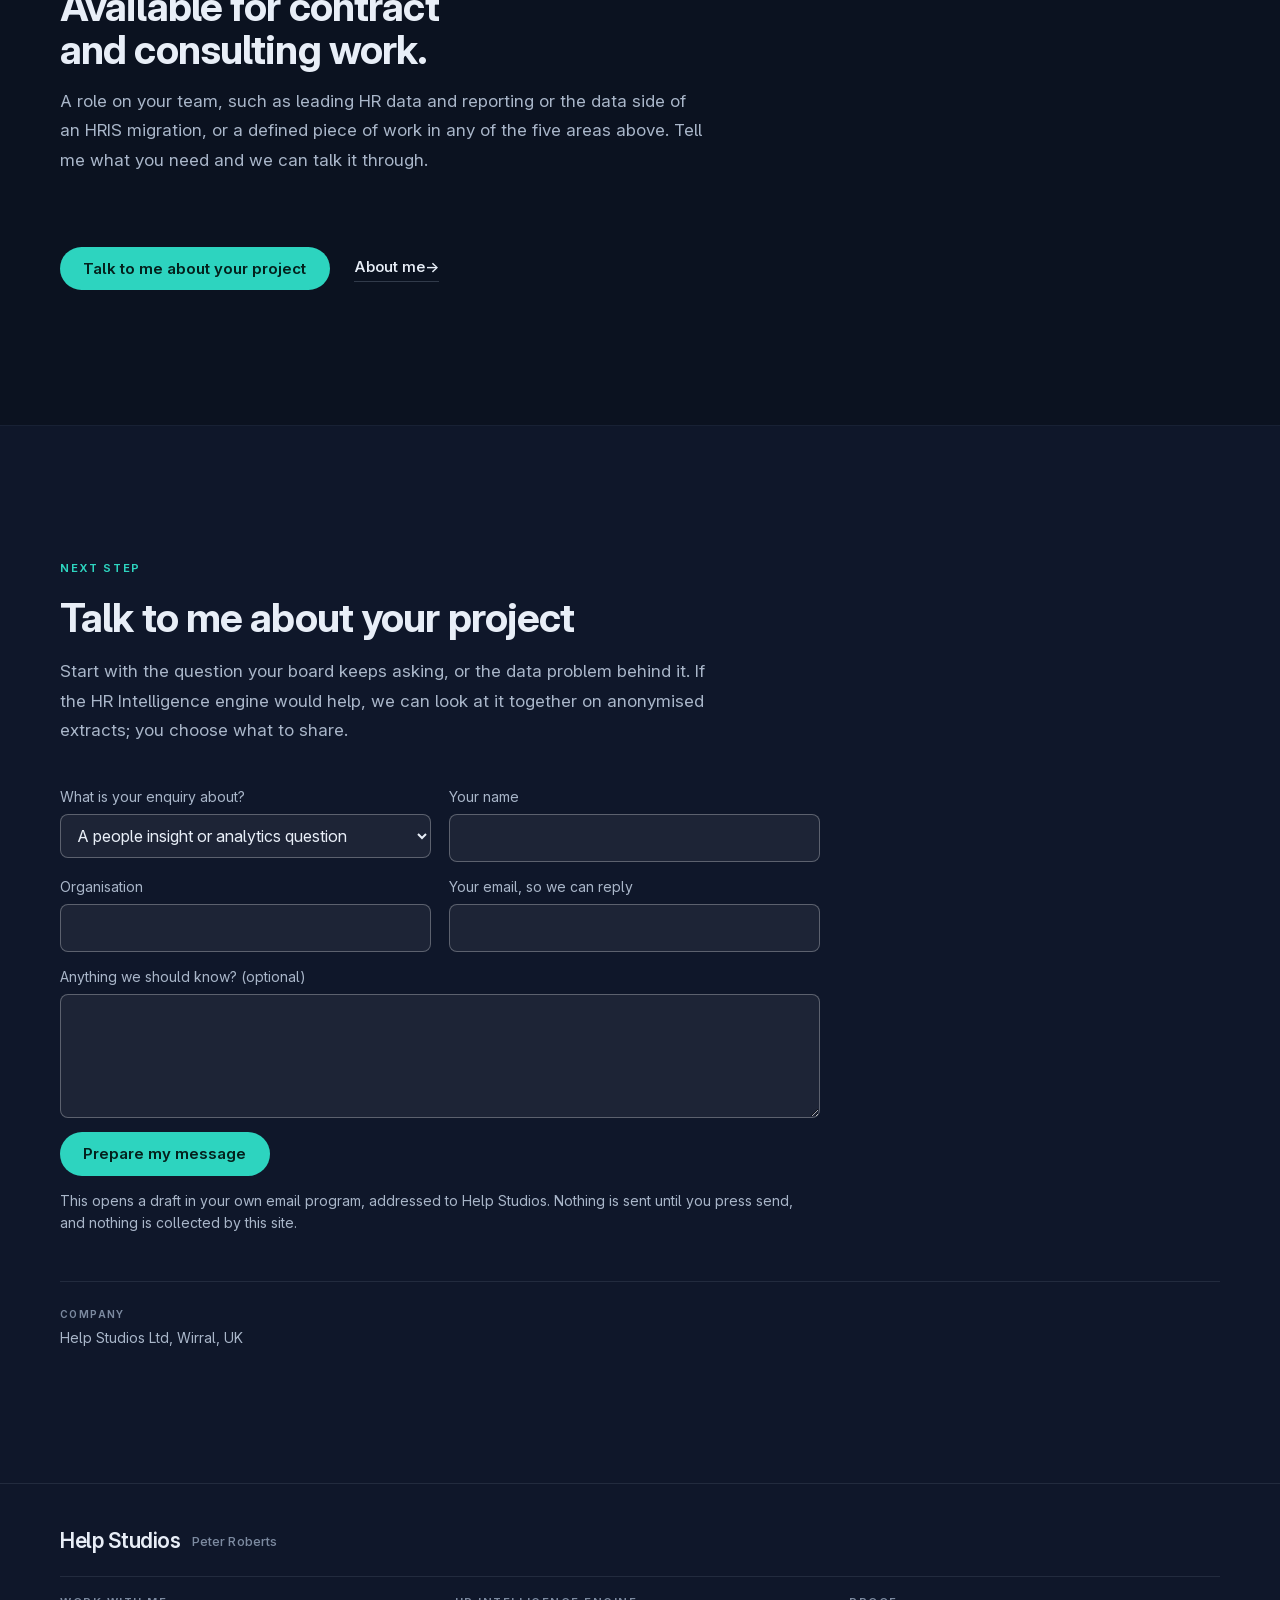
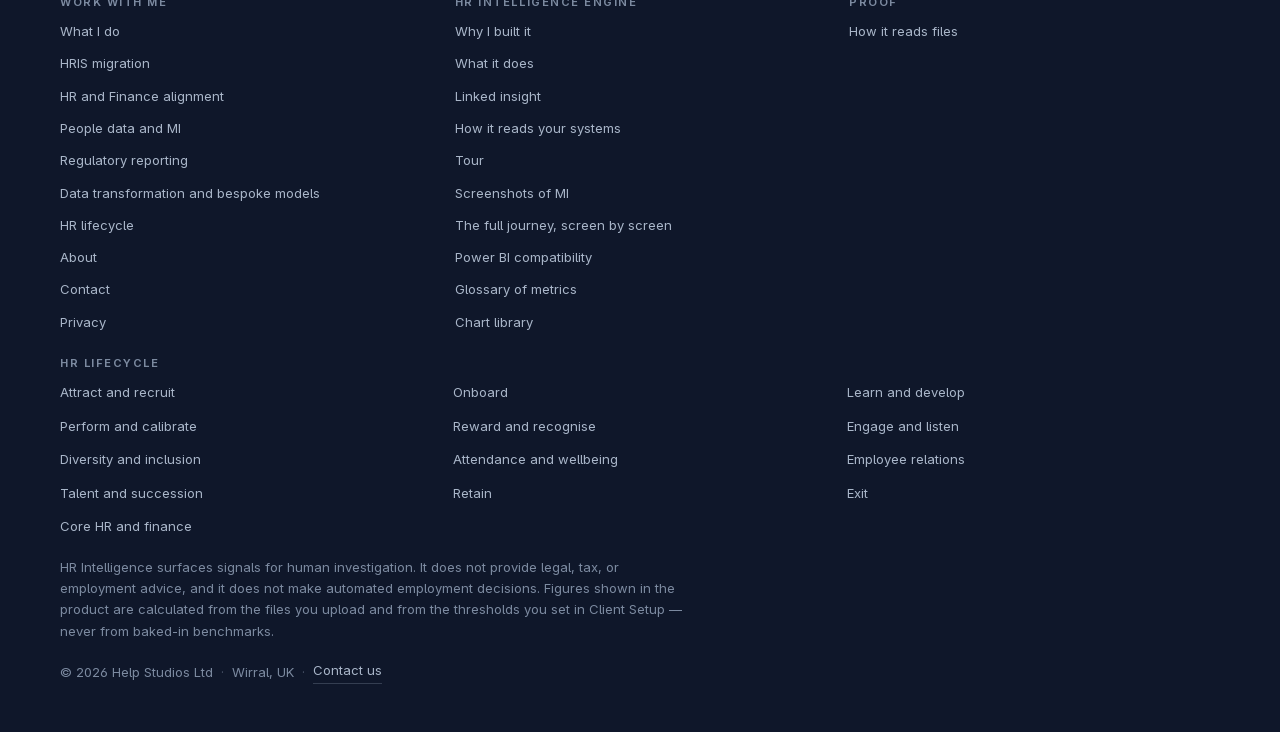
==== commit d89c5bc9: "Publish: website polish" ====
--- a/index.html
+++ b/index.html
@@ -6,9 +6,9 @@
   <meta name="referrer" content="strict-origin-when-cross-origin">
   <meta name="viewport" content="width=device-width, initial-scale=1.0">
 
-  <title>Help Studios — Strategic HR data architecture, seamless migrations, and attention-grabbing MI</title>
-
-  <meta name="description" content="Peter Roberts helps HR leaders get to the truth in their people data: migrating, managing and transforming it, and turning it into management information (MI) their boards rely on. Almost twenty years in regulated financial services, with the HR Intelligence engine as his tool. Your data stays on your own machine.">
+  <title>Help Studios — HR data, HRIS migration and People Analytics for regulated organisations</title>
+
+  <meta name="description" content="Peter Roberts helps HR leaders get to the truth in their people data: migrating, managing and transforming it, and turning it into management information (MI) their boards rely on. Nearly twenty years in regulated financial services, with the HR Intelligence engine as the tool. Your data stays on your own machine.">
   <meta name="author" content="Help Studios Ltd">
   <meta name="theme-color" content="#0b1220">
   <meta name="color-scheme" content="dark light">
@@ -19,15 +19,15 @@
   <meta property="og:site_name" content="Help Studios">
   <meta property="og:locale" content="en_GB">
   <meta property="og:url" content="https://help-studios.com/">
-  <meta property="og:title" content="Help Studios — Strategic HR data architecture, seamless migrations, and attention-grabbing MI">
-  <meta property="og:description" content="Migrating, managing and transforming people data and MI. Almost twenty years in regulated financial services, with the HR Intelligence engine as his tool. Processed on your own machine, never uploaded.">
+  <meta property="og:title" content="Help Studios — HR data, HRIS migration and People Analytics for regulated organisations">
+  <meta property="og:description" content="Migrating, managing and transforming people data and MI. Nearly twenty years in regulated financial services, with the HR Intelligence engine as the tool. Processed on your own machine, never uploaded.">
   <meta property="og:image" content="https://help-studios.com/assets/og-image.png">
   <meta property="og:image:width" content="1200">
   <meta property="og:image:height" content="630">
   <meta property="og:image:alt" content="Help Studios — HR Intelligence. Engine surfaces the signal. HR investigates.">
   <meta name="twitter:card" content="summary_large_image">
-  <meta name="twitter:title" content="Help Studios — Strategic HR data architecture, seamless migrations, and attention-grabbing MI">
-  <meta name="twitter:description" content="Migrating, managing and transforming people data and MI. Almost twenty years in regulated financial services, with the HR Intelligence engine as his tool. Processed on your own machine, never uploaded.">
+  <meta name="twitter:title" content="Help Studios — HR data, HRIS migration and People Analytics for regulated organisations">
+  <meta name="twitter:description" content="Migrating, managing and transforming people data and MI. Nearly twenty years in regulated financial services, with the HR Intelligence engine as the tool. Processed on your own machine, never uploaded.">
   <meta name="twitter:image" content="https://help-studios.com/assets/og-image.png">
 
   <link rel="icon" href="assets/favicon.svg" type="image/svg+xml">
@@ -295,7 +295,7 @@
                 <p class="tour-step-no">Step 2 of 5</p>
                 <h3>Ask what changed</h3>
                 <p class="tour-q">Who joined, who left, and does it add up?</p>
-                <ol class="tour-notes"><li data-pin="1"><strong>Plain words first</strong> Headcount went from 1,299 to 1,299: 26 joined and 26 left, and 25 people who stayed changed something.</li><li data-pin="2"><strong>Every figure is a link</strong> Click joined, left or changed and see the named people behind the number.</li><li data-pin="3"><strong>The bridge always adds up</strong> Opening plus joined minus left is closing. If it ever does not, the screen says so instead of hiding it.</li></ol>
+                <ol class="tour-notes"><li data-pin="1"><strong>Plain words first</strong> Headcount held at 1,299: 26 joined and 26 left, and 25 people who stayed changed something.</li><li data-pin="2"><strong>Every figure is a link</strong> Click joined, left or changed and see the named people behind the number.</li><li data-pin="3"><strong>The bridge always adds up</strong> Opening plus joined minus left is closing. If it ever does not, the screen says so instead of hiding it.</li></ol>
               </div>
             </div>
           </div>
@@ -323,7 +323,7 @@
                 <p class="tour-step-no">Step 4 of 5</p>
                 <h3>Tell the story over time</h3>
                 <p class="tour-q">What changed this year, and what came before people left?</p>
-                <ol class="tour-notes"><li data-pin="1"><strong>The biggest movers, in words</strong> BAME representation up 4.4 points, absence up 0.3 points, women in leadership down 0.6: the chapter opens with what moved most.</li><li data-pin="2"><strong>Rated against your targets</strong> Every measure that has a target is rated red, amber or green; the rest are shown without a verdict.</li><li data-pin="3"><strong>Follow any line to the page behind it</strong> The open links take you to the screen with the detail, with your filters kept.</li></ol>
+                <ol class="tour-notes"><li data-pin="1"><strong>The biggest movers, in words</strong> Ethnic minority representation up 4.4 points, absence up 0.3 points, women in leadership down 0.6: the chapter opens with what moved most.</li><li data-pin="2"><strong>Rated against your targets</strong> Every measure that has a target is rated red, amber or green; the rest are shown without a verdict.</li><li data-pin="3"><strong>Follow any line to the page behind it</strong> The open links take you to the screen with the detail, with your filters kept.</li></ol>
               </div>
             </div>
           </div>
@@ -331,13 +331,13 @@
             <div class="tour-stage">
               <figure class="tour-shot">
                 <img src="assets/screens/survey-answers.jpg" alt="The Survey Desk answers report for new starters: 80 answers, a recommend score, agreement by theme and a word picture of comments." width="1200" height="662" loading="lazy" decoding="async">
-                <button type="button" class="tour-pin" style="left:44%;top:49%" data-pin="1" aria-label="Callout 1: A score with its base">1</button><button type="button" class="tour-pin" style="left:46%;top:92%" data-pin="2" aria-label="Callout 2: Words, never comments">2</button><button type="button" class="tour-pin" style="left:50%;top:81%" data-pin="3" aria-label="Callout 3: Groups of ten or more">3</button>
+                <button type="button" class="tour-pin" style="left:44%;top:49%" data-pin="1" aria-label="Callout 1: A score with its base">1</button><button type="button" class="tour-pin" style="left:46%;top:92%" data-pin="2" aria-label="Callout 2: Words, never comments">2</button><button type="button" class="tour-pin" style="left:50%;top:81%" data-pin="3" aria-label="Callout 3: Small groups protected">3</button>
               </figure>
               <div class="tour-copy">
                 <p class="tour-step-no">Step 5 of 5</p>
                 <h3>Hear from your people</h3>
                 <p class="tour-q">What did the new starters say, and is it enough to trust?</p>
-                <ol class="tour-notes"><li data-pin="1"><strong>A score with its base</strong> The recommend score is shown with how many answers it comes from, and nothing is reported under ten answers.</li><li data-pin="2"><strong>Words, never comments</strong> A bigger, bolder word was used by more people. The comments themselves are not kept or shown.</li><li data-pin="3"><strong>Groups of ten or more</strong> A department is named only when ten people answered; smaller groups are folded together so none can be found by subtraction.</li></ol>
+                <ol class="tour-notes"><li data-pin="1"><strong>A score with its base</strong> The recommend score is shown with how many answers it comes from, so you can judge how far to trust it.</li><li data-pin="2"><strong>Words, never comments</strong> A bigger, bolder word was used by more people. The comments themselves are not kept or shown.</li><li data-pin="3"><strong>Small groups protected</strong> The smallest group a result may describe is a setting your organisation chooses; a group below it is folded into others so it cannot be found by subtraction.</li></ol>
               </div>
             </div>
           </div>
@@ -404,7 +404,7 @@
           <details class="stage" id="lifecycle-onboard">
             <summary><span class="stage-index" aria-hidden="true">02</span><span class="stage-name">Onboard</span></summary>
             <div class="stage-body">
-              <p class="stage-help">Where new hires settle in: probation reviews, new-starter risk, early attrition (leavers inside their first year) and the new-hire survey. New-hire education is part of onboarding too, with surveys of its own after the education, so the experience can be refined all the time. The education measures are under Learn and develop.</p>
+              <p class="stage-help">Where new hires settle in: probation reviews, new-starter risk, early attrition (leavers inside their first year) and the new-hire survey. New-hire education is part of onboarding too, with surveys of its own after the education, so the experience can be refined all the time. The education measures are under Learn and develop, and the post-education survey is in the Survey Desk beside the 90-day new-starter survey.</p>
             </div>
           </details>
           <details class="stage" id="lifecycle-learn">
@@ -483,7 +483,7 @@
         <div class="section-head">
           <p class="eyebrow">Track record</p>
           <h2 id="track-title">Where I've done this</h2>
-          <p class="section-lede">Twenty years in UK financial services, on both sides of the numbers: Finance first, then HR data, reporting and analytics.</p>
+          <p class="section-lede">Nearly twenty years in UK financial services, on both sides of the numbers: Finance first, then HR data, reporting and analytics.</p>
         </div>
         <div class="career">
           <article class="career-role">
@@ -533,7 +533,7 @@
           <p class="eyebrow">The HR Intelligence engine</p>
           <h2 id="engine-intro-title">The tool I bring to the work.</h2>
           <p class="section-lede">To do this work faster and more accurately, I designed and built my own tool: the HR Intelligence engine. It reads your HR exports in your browser, maps them to over 150 canonical fields, audits them and builds a clean history. Your data never leaves your machine: nothing is uploaded to me or anyone else.</p>
-          <p class="section-lede">It reads Workday, Oracle, SAP SuccessFactors, PeopleXD, ResourceLink, iTrent and other systems, and any spreadsheet. Tested against nine deliberately hostile files, none was silently read wrong.</p>
+          <p class="section-lede">It reads Workday, Oracle, SAP SuccessFactors, PeopleXD, ResourceLink, iTrent and other systems, and any spreadsheet. Tested against a deliberately hostile set covering 24 awkward file habits, such as odd delimiters, date formats and unpadded IDs: none was silently read wrong, and the few it could not settle itself were flagged for a person to decide.</p>
         </div>
         <div class="hero-actions">
           <button class="btn btn-primary" type="button" data-video-open aria-haspopup="dialog"><span class="btn-play" aria-hidden="true"></span>Watch the five-minute demo</button>
@@ -551,7 +551,7 @@
           <p class="eyebrow">About</p>
           <h2 id="trust-title">Built for regulated environments. Designed for scrutiny.</h2>
           <p class="section-lede">
-            Help Studios is led by Peter Roberts: almost twenty years in regulated financial services
+            Help Studios is led by Peter Roberts: nearly twenty years in regulated financial services
             HR, from operational people management to board-facing MI. The HR Intelligence engine
             exists because a board deserves figures it can trace, and insight it can act on.
           </p>
@@ -564,7 +564,7 @@
               <a class="trust-check" href="engine.html">How the engine works</a>.</p>
           </article>
           <article class="trust-card">
-            <h3>Almost twenty years in regulated FS</h3>
+            <h3>Nearly twenty years in regulated FS</h3>
             <p>Product judgement shaped by FCA-regulated employers, not generic software patterns.</p>
           </article>
           <article class="trust-card">
--- a/css/site.css
+++ b/css/site.css
@@ -2652,3 +2652,7 @@
 /* 12 Nov: the engine introduction under the hero headline */
 .hero-engine-title { font-size: clamp(1.4rem, 2.2vw, 1.8rem); margin: 0.5rem 0 0; }
 .hero-engine-text { margin: 0; }
+
+/* 14 Nov: standalone links are at least 24px tall (WCAG 2.2 target size); text-inline links are exempt */
+.link-arrow, a.trust-check, .site-footer a, a[href="#contact"] { min-height: 24px; }
+.link-arrow { display: inline-flex; align-items: center; }
